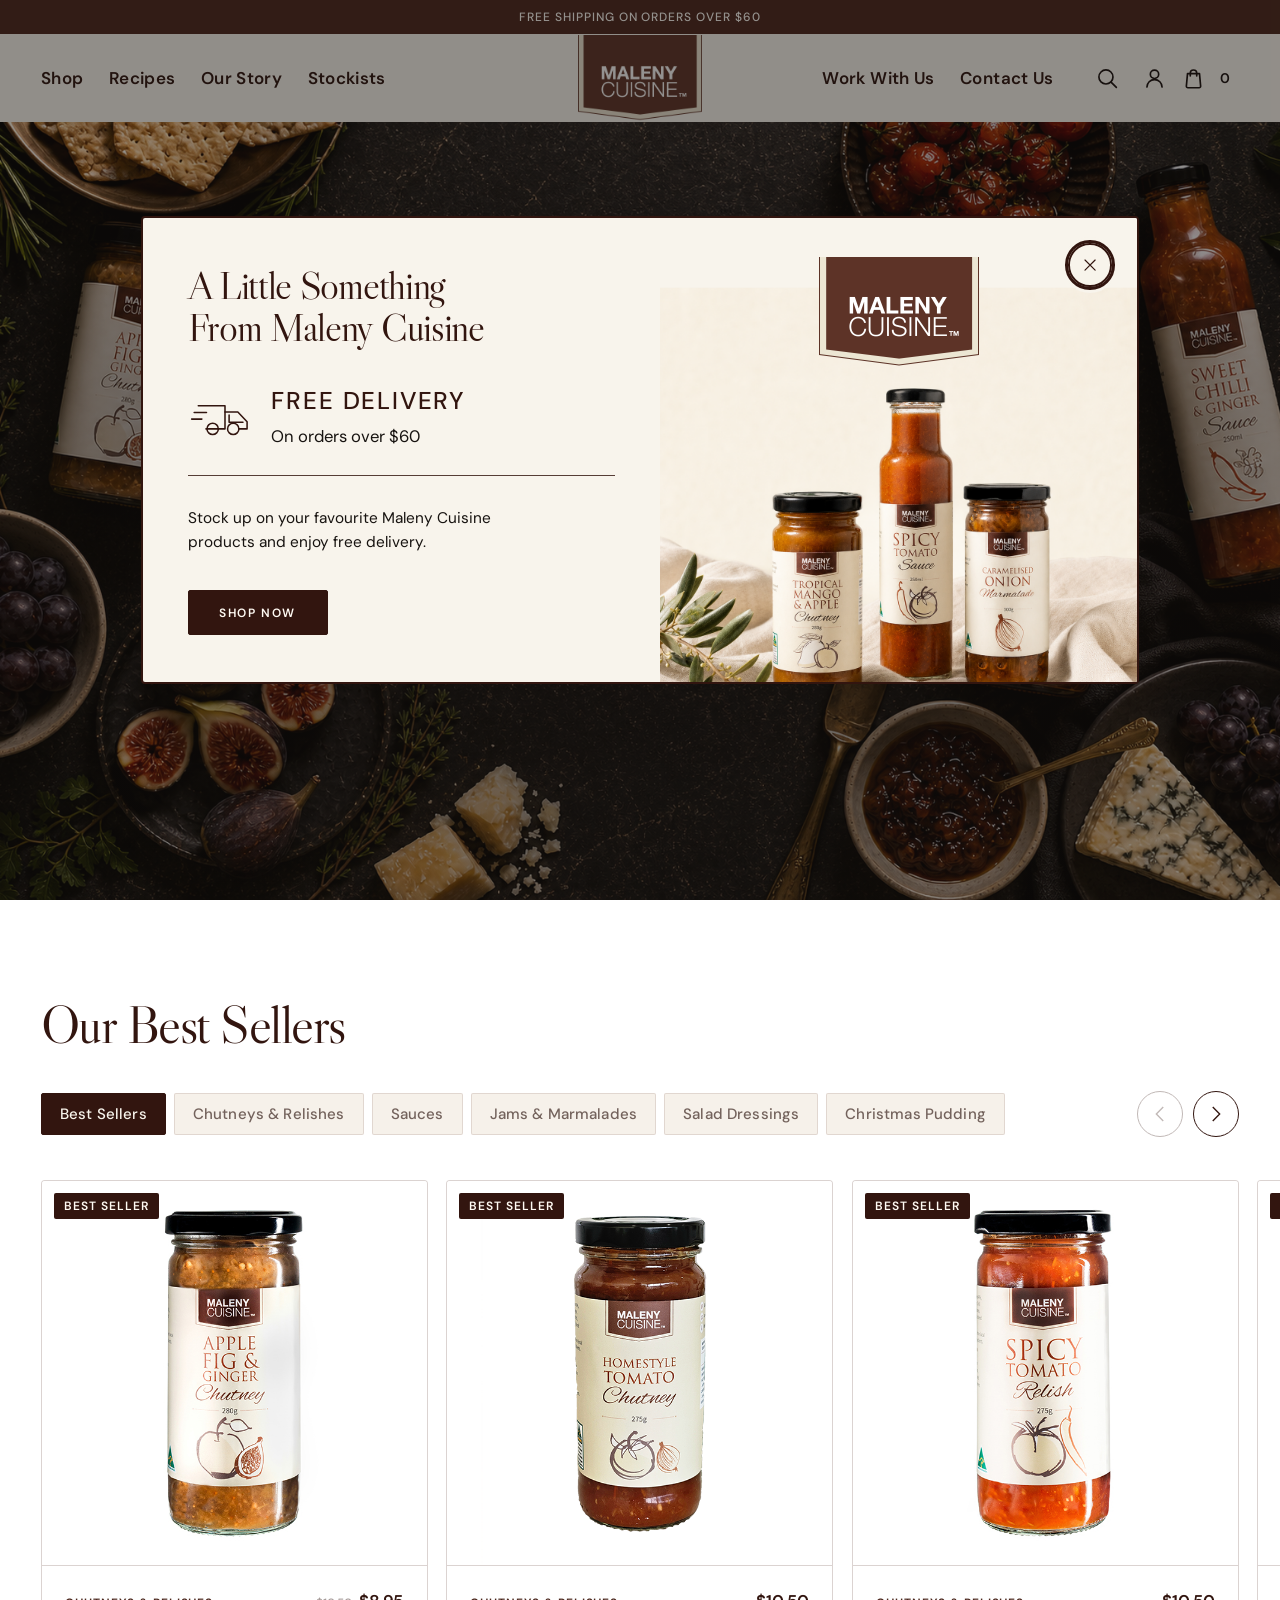
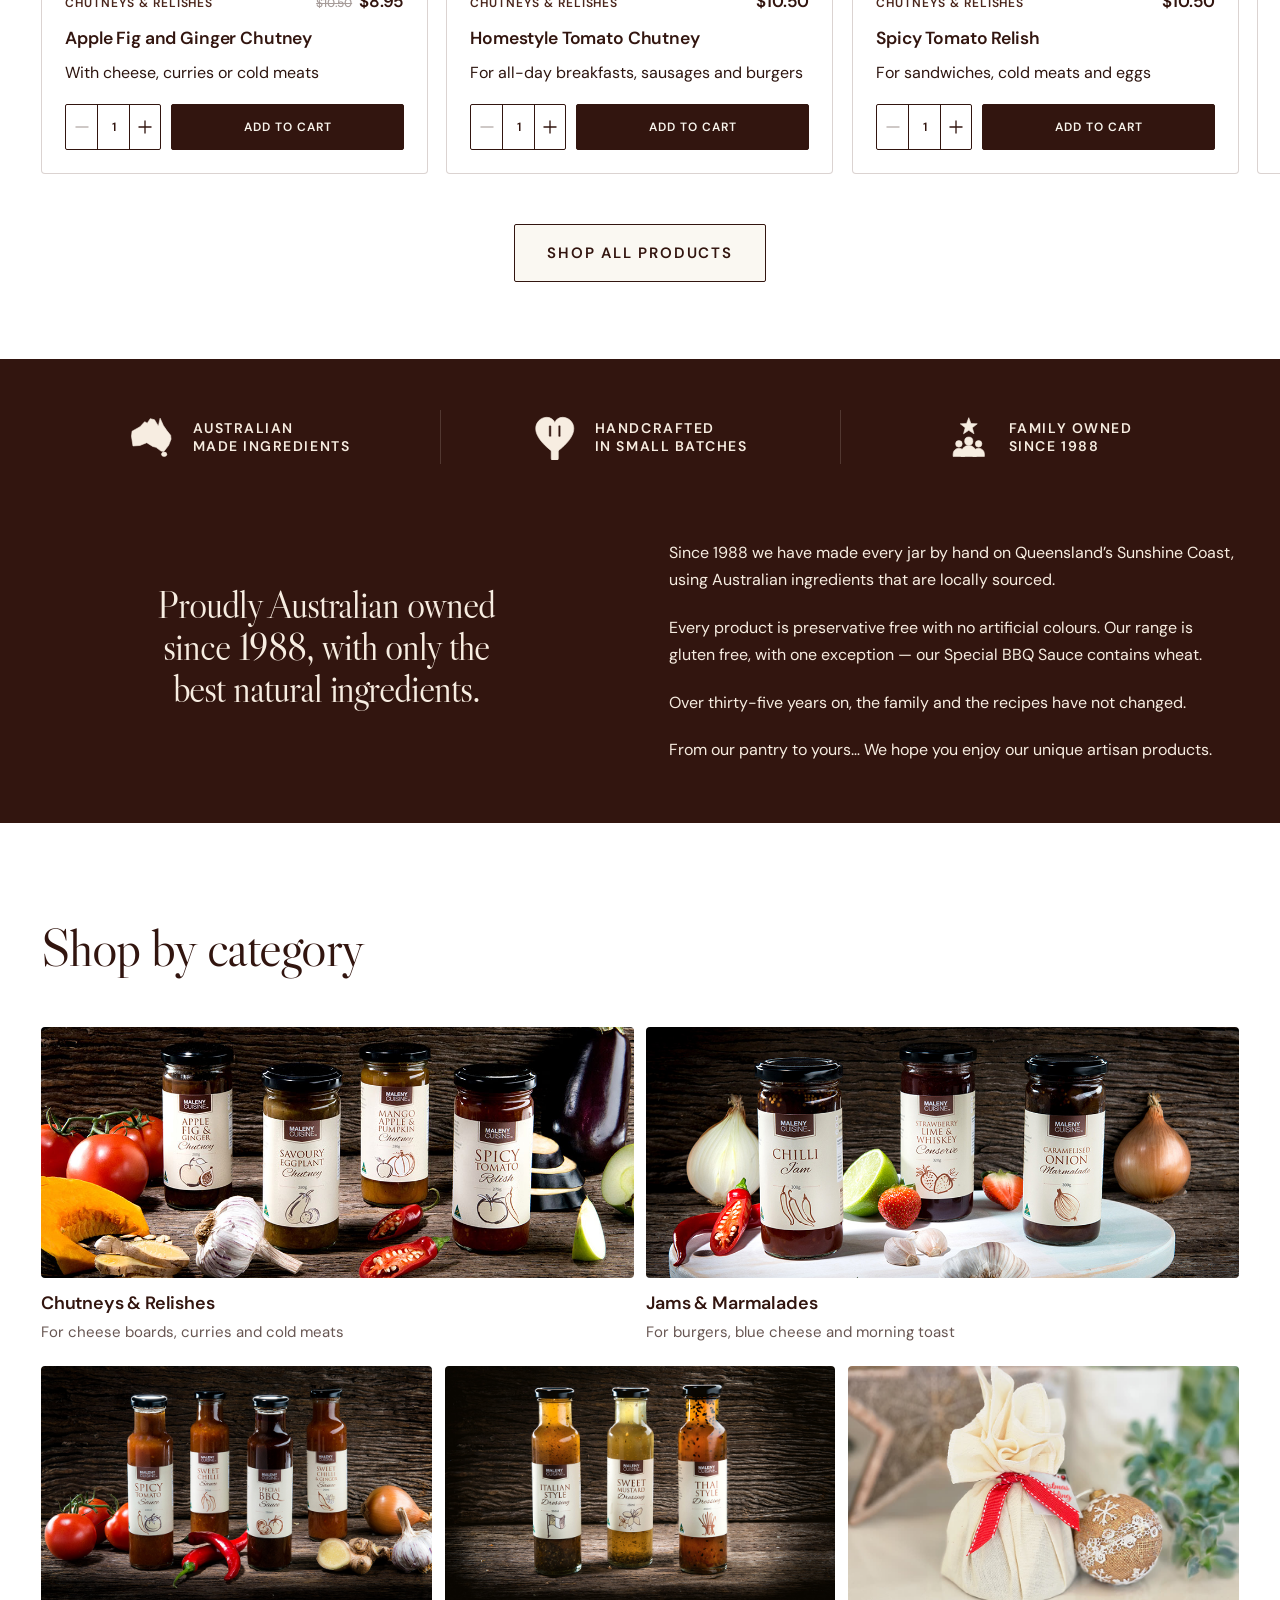
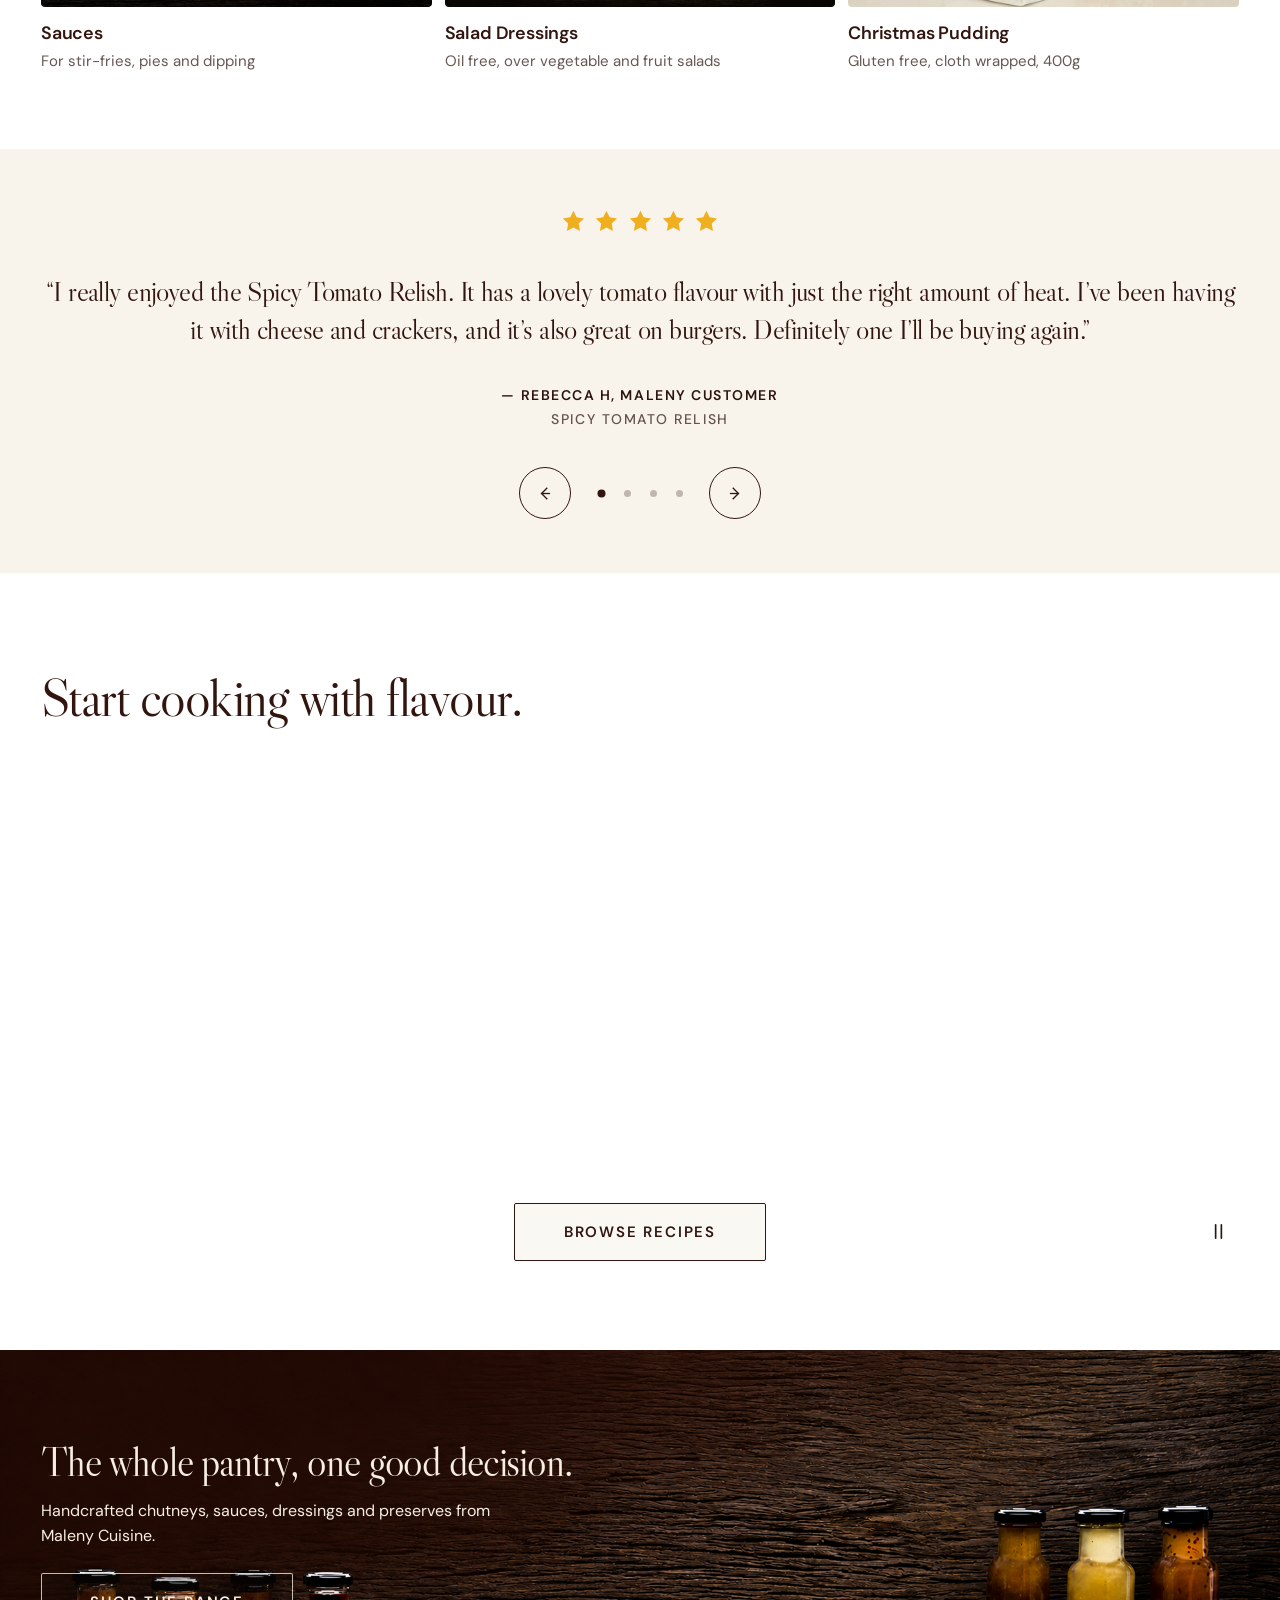
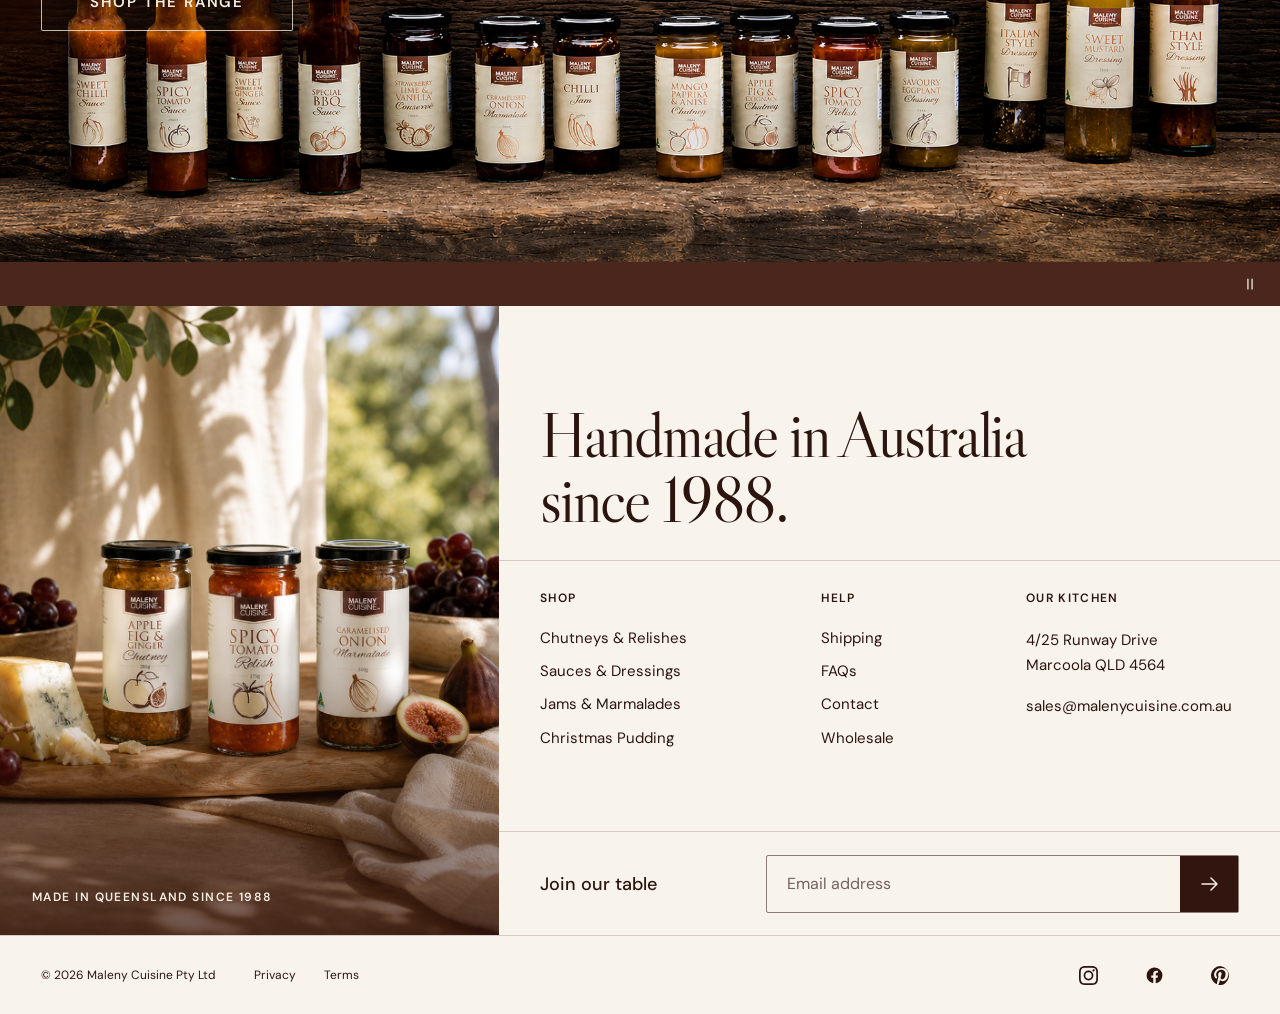
==== index.html @ a7c2cb67 "Rename the home page to index.html and add the customer review band index2.html becomes index.html, " ====
<!doctype html>
<html lang="en">
  <head>
    <meta charset="UTF-8" />
    <meta name="viewport" content="width=device-width, initial-scale=1.0" />
    <meta
      name="description"
      content="Maleny Cuisine — Australian made, family owned since 1988. Handcrafted chutneys, relishes, sauces and dressings from Queensland's Sunshine Coast. Free shipping over $60."
    />
    <title>Maleny Cuisine — Australian Made, Handcrafted Since 1988</title>

    <link rel="preconnect" href="https://fonts.googleapis.com" />
    <link rel="preconnect" href="https://fonts.gstatic.com" crossorigin />
    <link
      href="https://fonts.googleapis.com/css2?family=DM+Sans:wght@400;500;600&family=Libre+Caslon+Display&family=Mrs+Saint+Delafield&display=swap"
      rel="stylesheet"
    />
    <link rel="stylesheet" href="styles.css" />
    <link rel="stylesheet" href="testimonials.css" />
  </head>

  <body>
    <a class="skip-link" href="#main-content">Skip to content</a>

    <div class="promotion" data-promotion hidden>
      <section
        class="promotion__dialog"
        role="dialog"
        aria-modal="true"
        aria-labelledby="promotion-title"
        aria-describedby="promotion-description"
      >
        <button class="promotion__close" type="button" aria-label="Close promotion" data-promotion-close>
          <svg viewBox="0 0 48 48" aria-hidden="true" focusable="false">
            <path d="M13 13l22 22M35 13 13 35" />
          </svg>
        </button>

        <div class="promotion__copy">
          <h2 id="promotion-title">A Little Something<br />From Maleny Cuisine</h2>

          <div class="promotion__delivery">
            <svg class="promotion__truck" viewBox="0 0 132 82" aria-hidden="true" focusable="false">
              <path d="M7 45h20M12 32h24M20 19h52v45H35" />
              <path d="M72 31h25l18 19v14H99M80 37v14h27" />
              <circle cx="48" cy="64" r="11" />
              <circle cx="88" cy="64" r="11" />
            </svg>
            <div>
              <p class="promotion__offer">Free delivery</p>
              <p class="promotion__threshold">On orders over $60</p>
            </div>
          </div>

          <p class="promotion__description" id="promotion-description">
            Stock up on your favourite Maleny Cuisine<br class="promotion__desktop-break" />
            products and enjoy free delivery.
          </p>

          <a class="promotion__cta" href="#shop" data-promotion-shop>Shop now</a>
        </div>

        <div class="promotion__visual" aria-hidden="true">
          <img
            class="promotion__scene promotion__scene--desktop"
            src="assets/images/generated/promotional-banners/promotion-product-scene-desktop-v2.png"
            alt=""
          />
          <img
            class="promotion__scene promotion__scene--mobile"
            src="assets/images/generated/promotional-banners/promotion-product-scene-mobile-v2.png"
            alt=""
          />
          <img class="promotion__logo" src="assets/images/logo.png" alt="" />
        </div>
      </section>
    </div>

    <header class="site-header">
      <div class="announcement">
        <p>Free Shipping on orders over $60</p>
      </div>

      <nav class="navigation" aria-label="Main navigation">
        <button
          class="icon-button menu-toggle"
          type="button"
          aria-label="Open menu"
          aria-controls="mobile-menu"
          aria-expanded="false"
        >
          <span></span>
          <span></span>
        </button>

        <ul class="nav-links nav-links--left">
          <li class="has-mega">
            <a href="#shop" aria-expanded="false" aria-controls="mega-shop">Shop</a>
          </li>
          <li><a href="#recipes">Recipes</a></li>
          <li><a href="#story">Our Story</a></li>
          <li><a href="#stockists">Stockists</a></li>
        </ul>

        <a class="brand" href="#" aria-label="Maleny Cuisine home">
          <img src="assets/images/logo.png" alt="Maleny Cuisine" />
        </a>

        <div class="nav-end">
          <ul class="nav-links nav-links--right">
            <li><a href="#work-with-us">Work With Us</a></li>
            <li><a href="#contact">Contact Us</a></li>
          </ul>

          <div class="nav-actions">
            <button class="icon-button search-toggle" type="button" aria-label="Search" aria-expanded="false">
              <svg viewBox="0 0 24 24" aria-hidden="true">
                <circle cx="10.5" cy="10.5" r="6.75"></circle>
                <path d="M15.4 15.4 20.5 20.5"></path>
              </svg>
            </button>

            <a class="icon-button account-link" href="#account" aria-label="Your account">
              <svg viewBox="0 0 24 24" aria-hidden="true">
                <circle cx="12" cy="8" r="4"></circle>
                <path d="M4.75 20.25a7.25 7.25 0 0 1 14.5 0"></path>
              </svg>
            </a>

            <a class="icon-button bag-link" href="#bag" aria-label="Shopping bag, 0 items">
              <svg viewBox="0 0 24 24" aria-hidden="true">
                <path d="M6.25 7.25h11.5l1.1 12a1.5 1.5 0 0 1-1.5 1.65H6.65a1.5 1.5 0 0 1-1.5-1.65l1.1-12Z"></path>
                <path d="M8.9 9.6V6.9a3.1 3.1 0 0 1 6.2 0v2.7"></path>
              </svg>
              <span class="bag-count" aria-hidden="true">0</span>
            </a>
          </div>
        </div>
      </nav>

      <div class="mega-menu" id="mega-shop" aria-hidden="true">
        <div class="mega-menu__inner">
          <div class="mega-menu__column">
            <ul class="mega-links">
              <li><a href="#best-sellers" data-jump-filter="best">Best Sellers</a></li>
              <li><a href="#chutneys">Chutneys</a></li>
              <li><a href="#relishes">Relishes</a></li>
              <li><a href="#sauces">Sauces</a></li>
              <li><a href="#dressings">Salad Dressings</a></li>
              <li><a href="#jams">Jams &amp; Marmalades</a></li>
              <li><a href="#shop" data-jump-filter="all">Shop All</a></li>
            </ul>
          </div>

          <div class="mega-cards">
            <a class="mega-card" href="#chutneys">
              <span class="mega-card__media">
                <img src="assets/images/Maleny-Cuisine-Chutneys.jpg" alt="" loading="lazy" />
              </span>
              <span class="mega-card__foot">
                <span class="mega-card__title">Chutneys &amp; Relishes</span>
                <span class="mega-card__arrow" aria-hidden="true">
                  <svg viewBox="0 0 24 24">
                    <circle cx="12" cy="12" r="10.25"></circle>
                    <path d="M8 12h8m-3.4-3.4L16 12l-3.4 3.4"></path>
                  </svg>
                </span>
              </span>
            </a>

            <a class="mega-card" href="#sauces">
              <span class="mega-card__media">
                <img src="assets/images/Maleny-Cuisine-Sauces.jpg" alt="" loading="lazy" />
              </span>
              <span class="mega-card__foot">
                <span class="mega-card__title">Sauces &amp; Dressings</span>
                <span class="mega-card__arrow" aria-hidden="true">
                  <svg viewBox="0 0 24 24">
                    <circle cx="12" cy="12" r="10.25"></circle>
                    <path d="M8 12h8m-3.4-3.4L16 12l-3.4 3.4"></path>
                  </svg>
                </span>
              </span>
            </a>

            <a class="mega-card" href="#jams">
              <span class="mega-card__media">
                <img src="assets/images/Maleny-Cuisine-Jams-Marmalades.jpg" alt="" loading="lazy" />
              </span>
              <span class="mega-card__foot">
                <span class="mega-card__title">Jams &amp; Marmalades</span>
                <span class="mega-card__arrow" aria-hidden="true">
                  <svg viewBox="0 0 24 24">
                    <circle cx="12" cy="12" r="10.25"></circle>
                    <path d="M8 12h8m-3.4-3.4L16 12l-3.4 3.4"></path>
                  </svg>
                </span>
              </span>
            </a>
          </div>
        </div>
      </div>

      <div class="search-panel" role="search" aria-hidden="true">
        <form class="search-form">
          <label for="site-search">Search Maleny Cuisine</label>
          <div class="search-field">
            <input id="site-search" name="q" type="search" placeholder="What are you looking for?" />
            <button type="submit">Search</button>
          </div>
        </form>
        <button class="search-close" type="button" aria-label="Close search">×</button>
      </div>

      <div class="mobile-menu" id="mobile-menu" aria-hidden="true">
        <form class="drawer-search" role="search">
          <svg viewBox="0 0 24 24" aria-hidden="true">
            <circle cx="10.5" cy="10.5" r="6.75"></circle>
            <path d="M15.4 15.4 20.5 20.5"></path>
          </svg>
          <input
            id="drawer-search-input"
            name="q"
            type="search"
            placeholder="Search for..."
            aria-label="Search Maleny Cuisine"
          />
        </form>

        <div class="drawer-tabs" role="tablist" aria-label="Menu sections">
          <button
            class="drawer-tab is-active"
            type="button"
            role="tab"
            id="tab-shop"
            aria-controls="panel-shop"
            aria-selected="true"
          >
            Shop All
          </button>
          <button
            class="drawer-tab"
            type="button"
            role="tab"
            id="tab-explore"
            aria-controls="panel-explore"
            aria-selected="false"
            tabindex="-1"
          >
            Explore
          </button>
        </div>

        <div class="drawer-panel is-active" id="panel-shop" role="tabpanel" aria-labelledby="tab-shop">
          <ul class="drawer-list">
            <li>
              <a class="drawer-card" href="#best-sellers" data-jump-filter="best">
                <span class="drawer-card__text">
                  <span class="drawer-card__title">Best Sellers</span>
                  <span class="drawer-card__sub">The best of Maleny Cuisine</span>
                </span>
                <span class="drawer-card__thumb">
                  <img src="assets/images/Maleny-Cuisine-products.jpg" alt="" loading="lazy" />
                </span>
              </a>
            </li>
            <li>
              <a class="drawer-card" href="#chutneys">
                <span class="drawer-card__text">
                  <span class="drawer-card__title">Chutneys</span>
                  <span class="drawer-card__sub">Slow-cooked in small batches</span>
                </span>
                <span class="drawer-card__thumb">
                  <img src="assets/images/Maleny-Cuisine-Chutneys.jpg" alt="" loading="lazy" />
                </span>
              </a>
            </li>
            <li>
              <a class="drawer-card" href="#relishes">
                <span class="drawer-card__text">
                  <span class="drawer-card__title">Relishes</span>
                  <span class="drawer-card__sub">Tomato, onion &amp; eggplant</span>
                </span>
                <span class="drawer-card__thumb">
                  <img src="assets/images/Spicy-Tomato-Relish.jpg" alt="" loading="lazy" />
                </span>
              </a>
            </li>
            <li>
              <a class="drawer-card" href="#sauces">
                <span class="drawer-card__text">
                  <span class="drawer-card__title">Sauces</span>
                  <span class="drawer-card__sub">BBQ, sweet chilli &amp; more</span>
                </span>
                <span class="drawer-card__thumb">
                  <img src="assets/images/Maleny-Cuisine-Sauces.jpg" alt="" loading="lazy" />
                </span>
              </a>
            </li>
            <li>
              <a class="drawer-card" href="#dressings">
                <span class="drawer-card__text">
                  <span class="drawer-card__title">Salad Dressings</span>
                  <span class="drawer-card__sub">Italian, Thai &amp; sweet mustard</span>
                </span>
                <span class="drawer-card__thumb">
                  <img src="assets/images/Maleny-Cuisine-Salad-Dressings.jpg" alt="" loading="lazy" />
                </span>
              </a>
            </li>
            <li>
              <a class="drawer-card" href="#jams">
                <span class="drawer-card__text">
                  <span class="drawer-card__title">Jams &amp; Marmalades</span>
                  <span class="drawer-card__sub">Fruit picked at its best</span>
                </span>
                <span class="drawer-card__thumb">
                  <img src="assets/images/Maleny-Cuisine-Jams-Marmalades.jpg" alt="" loading="lazy" />
                </span>
              </a>
            </li>
            <li>
              <a class="drawer-card" href="#shop" data-jump-filter="all">
                <span class="drawer-card__text">
                  <span class="drawer-card__title">Shop All</span>
                  <span class="drawer-card__sub">Browse the full range</span>
                </span>
                <span class="drawer-card__thumb">
                  <img src="assets/images/Grazing-Platter-1.jpg" alt="" loading="lazy" />
                </span>
              </a>
            </li>
          </ul>
        </div>

        <div class="drawer-panel" id="panel-explore" role="tabpanel" aria-labelledby="tab-explore" hidden>
          <ul class="drawer-list">
            <li>
              <a class="drawer-card" href="#recipes">
                <span class="drawer-card__text">
                  <span class="drawer-card__title">Recipes</span>
                  <span class="drawer-card__sub">Ideas for every jar</span>
                </span>
                <span class="drawer-card__thumb">
                  <img src="assets/images/hover/Recipes-Home-Page-Image.jpg" alt="" loading="lazy" />
                </span>
              </a>
            </li>
            <li>
              <a class="drawer-card" href="#story">
                <span class="drawer-card__text">
                  <span class="drawer-card__title">Our Story</span>
                  <span class="drawer-card__sub">Made on the Sunshine Coast</span>
                </span>
                <span class="drawer-card__thumb">
                  <img src="assets/images/ABOUT-US.jpeg" alt="" loading="lazy" />
                </span>
              </a>
            </li>
            <li>
              <a class="drawer-card" href="#stockists">
                <span class="drawer-card__text">
                  <span class="drawer-card__title">Stockists</span>
                  <span class="drawer-card__sub">Find us near you</span>
                </span>
                <span class="drawer-card__thumb">
                  <img src="assets/images/chutney-cheese-fruit.jpg" alt="" loading="lazy" />
                </span>
              </a>
            </li>
            <li>
              <a class="drawer-card" href="#work-with-us">
                <span class="drawer-card__text">
                  <span class="drawer-card__title">Work With Us</span>
                  <span class="drawer-card__sub">Wholesale &amp; food service</span>
                </span>
                <span class="drawer-card__thumb">
                  <img src="assets/images/FOOD-SERVICE_IMAGE-1.jpg" alt="" loading="lazy" />
                </span>
              </a>
            </li>
            <li>
              <a class="drawer-card" href="#contact">
                <span class="drawer-card__text">
                  <span class="drawer-card__title">Contact Us</span>
                  <span class="drawer-card__sub">We would love to hear from you</span>
                </span>
                <span class="drawer-card__thumb">
                  <img src="assets/images/Grazing-Platter-1.jpg" alt="" loading="lazy" />
                </span>
              </a>
            </li>
          </ul>
        </div>

        <a class="mobile-menu__account" href="#account">My account</a>
      </div>
    </header>

    <main id="main-content">
      <section class="hero hero--dark" aria-labelledby="hero-title">
        <div class="hero__content">
          <p class="hero__eyebrow">Sunshine Coast, Queensland</p>

          <!-- The authored breaks are held to the same longest line as before
               ("Handcrafted flavour,"), so nothing here is wider than what the
               mobile type ramp is already proven against. -->
          <h1 id="hero-title">Handcrafted flavour,<br />made in Australia<br />since 1988.</h1>

          <div class="hero__actions">
            <a class="button" href="#best-sellers" data-jump-filter="best">Shop our range</a>
            <a class="button button--quiet" href="#story">Our story</a>
          </div>
        </div>
      </section>

      <section class="collection" id="shop" aria-labelledby="collection-title">
        <div class="collection__head" id="best-sellers">
          <h2 class="collection__title" id="collection-title">Our Best Sellers</h2>
        </div>

        <div class="collection__controls">
          <div class="collection__filters" role="group" aria-label="Filter products by category">
            <!-- The page opens on this chip, so the rail starts at six jars
                 rather than the whole catalogue. Script sets its active state. -->
            <button
              class="collection-chip"
              type="button"
              data-filter="best"
              aria-pressed="false"
            >Best Sellers</button>
            <button
              class="collection-chip"
              type="button"
              data-filter="chutneys"
              aria-pressed="false"
            >Chutneys &amp; Relishes</button>
            <button
              class="collection-chip"
              type="button"
              data-filter="sauces"
              aria-pressed="false"
            >Sauces</button>
            <button
              class="collection-chip"
              type="button"
              data-filter="jams"
              aria-pressed="false"
            >Jams &amp; Marmalades</button>
            <button
              class="collection-chip"
              type="button"
              data-filter="dressings"
              aria-pressed="false"
            >Salad Dressings</button>
            <button
              class="collection-chip"
              type="button"
              data-filter="puddings"
              aria-pressed="false"
            >Christmas Pudding</button>
          </div>

          <div class="collection__arrows">
            <button class="collection-arrow" type="button" aria-label="Scroll to previous products" data-rail-prev>
              <svg viewBox="0 0 24 24" aria-hidden="true"><path d="M15 5 8 12l7 7" /></svg>
            </button>
            <button class="collection-arrow" type="button" aria-label="Scroll to next products" data-rail-next>
              <svg viewBox="0 0 24 24" aria-hidden="true"><path d="M9 5l7 7-7 7" /></svg>
            </button>
          </div>
        </div>

        <ul class="collection__rail" data-rail>
        <li class="collection__item" data-category="chutneys" data-bestseller>
          <article class="product-card product-card--rail" aria-labelledby="product-1-name">
            <div class="product-card__media">
              <span class="product-card__flag">Best seller</span>
              <img
                class="product-card__image"
                src="assets/images/Apple-Fig-And-Ginger-hutney.jpg"
                alt="Maleny Cuisine Apple Fig and Ginger Chutney"
                width="640"
                height="640"
                loading="lazy"
                decoding="async"
              />
              <img
                class="product-card__image product-card__image--alt"
                src="assets/images/hover/AppleFigGinger_219895.jpg"
                alt=""
                aria-hidden="true"
                loading="lazy"
                decoding="async"
              />
            </div>


            <div class="product-card__content">
              <div class="product-card__meta">
                <p class="product-card__category">Chutneys &amp; Relishes</p>
                <p class="product-card__price product-card__price--sale">
                  <span class="visually-hidden">Was</span>
                  <s class="price-was">$10.50</s>
                  <span class="visually-hidden">now</span>
                  <span class="price-now">$8.95</span>
                </p>
              </div>

              <h3 class="product-card__title" id="product-1-name">Apple Fig and Ginger Chutney</h3>
              <p class="product-card__description">With cheese, curries or cold meats</p>

              <div class="purchase-row">
                <div class="quantity-control" role="group" aria-labelledby="product-1-qty">
                  <span class="visually-hidden" id="product-1-qty">Quantity of Apple Fig and Ginger Chutney</span>
                  <button
                    class="quantity-control__button"
                    type="button"
                    aria-label="Decrease quantity of Apple Fig and Ginger Chutney"
                    data-decrease
                  ><svg viewBox="0 0 24 24" aria-hidden="true"><path d="M5 12h14" /></svg></button>
                  <output class="quantity-control__value" data-quantity>1</output>
                  <button
                    class="quantity-control__button"
                    type="button"
                    aria-label="Increase quantity of Apple Fig and Ginger Chutney"
                    data-increase
                  ><svg viewBox="0 0 24 24" aria-hidden="true"><path d="M12 5v14M5 12h14" /></svg></button>
                </div>

                <button
                  class="add-button"
                  type="button"
                  data-add-to-cart
                  data-product="Apple Fig and Ginger Chutney"
                ><span data-add-label>Add to cart</span></button>
              </div>
            </div>

          </article>
        </li>

        <li class="collection__item" data-category="chutneys" data-bestseller>
          <article class="product-card product-card--rail" aria-labelledby="product-2-name">
            <div class="product-card__media">
              <span class="product-card__flag">Best seller</span>
              <img
                class="product-card__image"
                src="assets/images/Homestyle-Tomato-Chutney_.png"
                alt="Maleny Cuisine Homestyle Tomato Chutney"
                width="640"
                height="640"
                loading="lazy"
                decoding="async"
              />
              <img
                class="product-card__image product-card__image--alt"
                src="assets/images/hover/CHUTNEY_IMAGE.jpg"
                alt=""
                aria-hidden="true"
                loading="lazy"
                decoding="async"
              />
            </div>

            <div class="product-card__content">
              <div class="product-card__meta">
                <p class="product-card__category">Chutneys &amp; Relishes</p>
                <p class="product-card__price">$10.50</p>
              </div>

              <h3 class="product-card__title" id="product-2-name">Homestyle Tomato Chutney</h3>
              <p class="product-card__description">For all-day breakfasts, sausages and burgers</p>

              <div class="purchase-row">
                <div class="quantity-control" role="group" aria-labelledby="product-2-qty">
                  <span class="visually-hidden" id="product-2-qty">Quantity of Homestyle Tomato Chutney</span>
                  <button
                    class="quantity-control__button"
                    type="button"
                    aria-label="Decrease quantity of Homestyle Tomato Chutney"
                    data-decrease
                  ><svg viewBox="0 0 24 24" aria-hidden="true"><path d="M5 12h14" /></svg></button>
                  <output class="quantity-control__value" data-quantity>1</output>
                  <button
                    class="quantity-control__button"
                    type="button"
                    aria-label="Increase quantity of Homestyle Tomato Chutney"
                    data-increase
                  ><svg viewBox="0 0 24 24" aria-hidden="true"><path d="M12 5v14M5 12h14" /></svg></button>
                </div>

                <button
                  class="add-button"
                  type="button"
                  data-add-to-cart
                  data-product="Homestyle Tomato Chutney"
                ><span data-add-label>Add to cart</span></button>
              </div>
            </div>
          </article>
        </li>

        <li class="collection__item" data-category="chutneys" data-bestseller>
          <article class="product-card product-card--rail" aria-labelledby="product-3-name">
            <div class="product-card__media">
              <span class="product-card__flag">Best seller</span>
              <img
                class="product-card__image"
                src="assets/images/Spicy-Tomato-Relish.jpg"
                alt="Maleny Cuisine Spicy Tomato Relish"
                width="640"
                height="640"
                loading="lazy"
                decoding="async"
              />
              <img
                class="product-card__image product-card__image--alt"
                src="assets/images/hover/chutney-cheese-fruit.jpg"
                alt=""
                aria-hidden="true"
                loading="lazy"
                decoding="async"
              />
            </div>

            <div class="product-card__content">
              <div class="product-card__meta">
                <p class="product-card__category">Chutneys &amp; Relishes</p>
                <p class="product-card__price">$10.50</p>
              </div>

              <h3 class="product-card__title" id="product-3-name">Spicy Tomato Relish</h3>
              <p class="product-card__description">For sandwiches, cold meats and eggs</p>

              <div class="purchase-row">
                <div class="quantity-control" role="group" aria-labelledby="product-3-qty">
                  <span class="visually-hidden" id="product-3-qty">Quantity of Spicy Tomato Relish</span>
                  <button
                    class="quantity-control__button"
                    type="button"
                    aria-label="Decrease quantity of Spicy Tomato Relish"
                    data-decrease
                  ><svg viewBox="0 0 24 24" aria-hidden="true"><path d="M5 12h14" /></svg></button>
                  <output class="quantity-control__value" data-quantity>1</output>
                  <button
                    class="quantity-control__button"
                    type="button"
                    aria-label="Increase quantity of Spicy Tomato Relish"
                    data-increase
                  ><svg viewBox="0 0 24 24" aria-hidden="true"><path d="M12 5v14M5 12h14" /></svg></button>
                </div>

                <button
                  class="add-button"
                  type="button"
                  data-add-to-cart
                  data-product="Spicy Tomato Relish"
                ><span data-add-label>Add to cart</span></button>
              </div>
            </div>
          </article>
        </li>

        <li class="collection__item" data-category="chutneys" data-bestseller>
          <article class="product-card product-card--rail" aria-labelledby="product-4-name">
            <div class="product-card__media">
              <span class="product-card__flag">Best seller</span>
              <img
                class="product-card__image"
                src="assets/images/Mediterranean-Eggplant-Relish.png"
                alt="Maleny Cuisine Mediterranean Eggplant Relish"
                width="640"
                height="640"
                loading="lazy"
                decoding="async"
              />
              <img
                class="product-card__image product-card__image--alt"
                src="assets/images/hover/lamb-savoury-eggplant-chutney-pizza.jpg"
                alt=""
                aria-hidden="true"
                loading="lazy"
                decoding="async"
              />
            </div>

            <div class="product-card__content">
              <div class="product-card__meta">
                <p class="product-card__category">Chutneys &amp; Relishes</p>
                <p class="product-card__price">$10.50</p>
              </div>


              <h3 class="product-card__title" id="product-4-name">Mediterranean Eggplant Relish</h3>

              <p class="product-card__description">For lamb, cheese and antipasto platters</p>

              <div class="purchase-row">
                <div class="quantity-control" role="group" aria-labelledby="product-4-qty">
                  <span class="visually-hidden" id="product-4-qty">Quantity of Mediterranean Eggplant Relish</span>
                  <button
                    class="quantity-control__button"
                    type="button"
                    aria-label="Decrease quantity of Mediterranean Eggplant Relish"
                    data-decrease
                  ><svg viewBox="0 0 24 24" aria-hidden="true"><path d="M5 12h14" /></svg></button>
                  <output class="quantity-control__value" data-quantity>1</output>
                  <button
                    class="quantity-control__button"
                    type="button"
                    aria-label="Increase quantity of Mediterranean Eggplant Relish"
                    data-increase
                  ><svg viewBox="0 0 24 24" aria-hidden="true"><path d="M12 5v14M5 12h14" /></svg></button>
                </div>

                <button
                  class="add-button"
                  type="button"
                  data-add-to-cart
                  data-product="Mediterranean Eggplant Relish"
                ><span data-add-label>Add to cart</span></button>
              </div>
            </div>
          </article>
        </li>

        <li class="collection__item" data-category="chutneys">
          <article class="product-card product-card--rail" aria-labelledby="product-5-name">
            <div class="product-card__media">
              <img
                class="product-card__image"
                src="assets/images/Tropical-Mango-and-Apple-Chutney.png"
                alt="Maleny Cuisine Tropical Mango and Apple Chutney"
                width="640"
                height="640"
                loading="lazy"
                decoding="async"
              />
              <img
                class="product-card__image product-card__image--alt"
                src="assets/images/hover/Grazing-Platter_BANNERFINAL.jpg"
                alt=""
                aria-hidden="true"
                loading="lazy"
                decoding="async"
              />
            </div>

            <div class="product-card__content">
              <div class="product-card__meta">
                <p class="product-card__category">Chutneys &amp; Relishes</p>
                <p class="product-card__price">$10.50</p>
              </div>

              <h3 class="product-card__title" id="product-5-name">Tropical Mango and Apple Chutney</h3>
              <p class="product-card__description">For chicken and summer salads</p>

              <div class="purchase-row">
                <div class="quantity-control" role="group" aria-labelledby="product-5-qty">
                  <span class="visually-hidden" id="product-5-qty">Quantity of Tropical Mango and Apple Chutney</span>
                  <button
                    class="quantity-control__button"
                    type="button"
                    aria-label="Decrease quantity of Tropical Mango and Apple Chutney"
                    data-decrease
                  ><svg viewBox="0 0 24 24" aria-hidden="true"><path d="M5 12h14" /></svg></button>
                  <output class="quantity-control__value" data-quantity>1</output>
                  <button
                    class="quantity-control__button"
                    type="button"
                    aria-label="Increase quantity of Tropical Mango and Apple Chutney"
                    data-increase
                  ><svg viewBox="0 0 24 24" aria-hidden="true"><path d="M12 5v14M5 12h14" /></svg></button>
                </div>

                <button
                  class="add-button"
                  type="button"
                  data-add-to-cart
                  data-product="Tropical Mango and Apple Chutney"
                ><span data-add-label>Add to cart</span></button>
              </div>
            </div>
          </article>
        </li>

        <li class="collection__item" data-category="sauces" data-bestseller>
          <article class="product-card product-card--rail" aria-labelledby="product-6-name">
            <div class="product-card__media">
              <span class="product-card__flag">Best seller</span>
              <img
                class="product-card__image"
                src="assets/images/Sweet-Chilli-Sauce.jpg"
                alt="Maleny Cuisine Sweet Chilli Sauce"
                width="640"
                height="640"
                loading="lazy"
                decoding="async"
              />
              <img
                class="product-card__image product-card__image--alt"
                src="assets/images/hover/SAUCES_IMAGE.jpg"
                alt=""
                aria-hidden="true"
                loading="lazy"
                decoding="async"
              />
            </div>

            <div class="product-card__content">
              <div class="product-card__meta">
                <p class="product-card__category">Sauces</p>
                <p class="product-card__price">$9.98</p>
              </div>

              <h3 class="product-card__title" id="product-6-name">Sweet Chilli Sauce</h3>
              <p class="product-card__description">For stir-fries, fish and dipping</p>

              <div class="purchase-row">
                <div class="quantity-control" role="group" aria-labelledby="product-6-qty">
                  <span class="visually-hidden" id="product-6-qty">Quantity of Sweet Chilli Sauce</span>
                  <button
                    class="quantity-control__button"
                    type="button"
                    aria-label="Decrease quantity of Sweet Chilli Sauce"
                    data-decrease
                  ><svg viewBox="0 0 24 24" aria-hidden="true"><path d="M5 12h14" /></svg></button>
                  <output class="quantity-control__value" data-quantity>1</output>
                  <button
                    class="quantity-control__button"
                    type="button"
                    aria-label="Increase quantity of Sweet Chilli Sauce"
                    data-increase
                  ><svg viewBox="0 0 24 24" aria-hidden="true"><path d="M12 5v14M5 12h14" /></svg></button>
                </div>

                <button
                  class="add-button"
                  type="button"
                  data-add-to-cart
                  data-product="Sweet Chilli Sauce"
                ><span data-add-label>Add to cart</span></button>
              </div>
            </div>
          </article>
        </li>

        <li class="collection__item" data-category="sauces">
          <article class="product-card product-card--rail" aria-labelledby="product-7-name">
            <div class="product-card__media">
              <img
                class="product-card__image"
                src="assets/images/Sweet-Chilli-Ginger-Sauce.jpg"
                alt="Maleny Cuisine Sweet Chilli and Ginger Sauce"
                width="640"
                height="640"
                loading="lazy"
                decoding="async"
              />
              <img
                class="product-card__image product-card__image--alt"
                src="assets/images/hover/sweet-chilli-ginger-pork-dumplings.jpg"
                alt=""
                aria-hidden="true"
                loading="lazy"
                decoding="async"
              />
            </div>

            <div class="product-card__content">
              <div class="product-card__meta">
                <p class="product-card__category">Sauces</p>
                <p class="product-card__price">$9.98</p>
              </div>

              <h3 class="product-card__title" id="product-7-name">Sweet Chilli and Ginger Sauce</h3>
              <p class="product-card__description">Buderim ginger through our sweet chilli</p>

              <div class="purchase-row">
                <div class="quantity-control" role="group" aria-labelledby="product-7-qty">
                  <span class="visually-hidden" id="product-7-qty">Quantity of Sweet Chilli and Ginger Sauce</span>
                  <button
                    class="quantity-control__button"
                    type="button"
                    aria-label="Decrease quantity of Sweet Chilli and Ginger Sauce"
                    data-decrease
                  ><svg viewBox="0 0 24 24" aria-hidden="true"><path d="M5 12h14" /></svg></button>
                  <output class="quantity-control__value" data-quantity>1</output>
                  <button
                    class="quantity-control__button"
                    type="button"
                    aria-label="Increase quantity of Sweet Chilli and Ginger Sauce"
                    data-increase
                  ><svg viewBox="0 0 24 24" aria-hidden="true"><path d="M12 5v14M5 12h14" /></svg></button>
                </div>

                <button
                  class="add-button"
                  type="button"
                  data-add-to-cart
                  data-product="Sweet Chilli and Ginger Sauce"
                ><span data-add-label>Add to cart</span></button>
              </div>
            </div>
          </article>
        </li>

        <li class="collection__item" data-category="sauces">
          <article class="product-card product-card--rail" aria-labelledby="product-8-name">
            <div class="product-card__media">
              <img
                class="product-card__image"
                src="assets/images/Spicy-Tomato-Sauce.jpg"
                alt="Maleny Cuisine Spicy Tomato Sauce"
                width="640"
                height="640"
                loading="lazy"
                decoding="async"
              />
              <img
                class="product-card__image product-card__image--alt"
                src="assets/images/hover/Recipes-Home-Page-Image.jpg"
                alt=""
                aria-hidden="true"
                loading="lazy"
                decoding="async"
              />
            </div>

            <div class="product-card__content">
              <div class="product-card__meta">
                <p class="product-card__category">Sauces</p>
                <p class="product-card__price">$9.98</p>
              </div>

              <h3 class="product-card__title" id="product-8-name">Spicy Tomato Sauce</h3>
              <p class="product-card__description">For meats, pies and pasta</p>

              <div class="purchase-row">
                <div class="quantity-control" role="group" aria-labelledby="product-8-qty">
                  <span class="visually-hidden" id="product-8-qty">Quantity of Spicy Tomato Sauce</span>
                  <button
                    class="quantity-control__button"
                    type="button"
                    aria-label="Decrease quantity of Spicy Tomato Sauce"
                    data-decrease
                  ><svg viewBox="0 0 24 24" aria-hidden="true"><path d="M5 12h14" /></svg></button>
                  <output class="quantity-control__value" data-quantity>1</output>
                  <button
                    class="quantity-control__button"
                    type="button"
                    aria-label="Increase quantity of Spicy Tomato Sauce"
                    data-increase
                  ><svg viewBox="0 0 24 24" aria-hidden="true"><path d="M12 5v14M5 12h14" /></svg></button>
                </div>

                <button
                  class="add-button"
                  type="button"
                  data-add-to-cart
                  data-product="Spicy Tomato Sauce"
                ><span data-add-label>Add to cart</span></button>
              </div>
            </div>
          </article>
        </li>

        <li class="collection__item" data-category="sauces">
          <article class="product-card product-card--rail" aria-labelledby="product-9-name">
            <div class="product-card__media">
              <img
                class="product-card__image"
                src="assets/images/Special-BBQ-Sauce.jpg"
                alt="Maleny Cuisine Special BBQ Sauce"
                width="640"
                height="640"
                loading="lazy"
                decoding="async"
              />
              <img
                class="product-card__image product-card__image--alt"
                src="assets/images/hover/Special-BBQ.jpg"
                alt=""
                aria-hidden="true"
                loading="lazy"
                decoding="async"
              />
            </div>

            <div class="product-card__content">
              <div class="product-card__meta">
                <p class="product-card__category">Sauces</p>
                <p class="product-card__price">$9.98</p>
              </div>

              <h3 class="product-card__title" id="product-9-name">Special BBQ Sauce</h3>
              <p class="product-card__description">
                For meat, poultry and vegetables, or as a marinade or dip<span
                  class="product-card__note"
                >Contains wheat</span>
              </p>

              <div class="purchase-row">
                <div class="quantity-control" role="group" aria-labelledby="product-9-qty">
                  <span class="visually-hidden" id="product-9-qty">Quantity of Special BBQ Sauce</span>
                  <button
                    class="quantity-control__button"
                    type="button"
                    aria-label="Decrease quantity of Special BBQ Sauce"
                    data-decrease
                  ><svg viewBox="0 0 24 24" aria-hidden="true"><path d="M5 12h14" /></svg></button>
                  <output class="quantity-control__value" data-quantity>1</output>
                  <button
                    class="quantity-control__button"
                    type="button"
                    aria-label="Increase quantity of Special BBQ Sauce"
                    data-increase
                  ><svg viewBox="0 0 24 24" aria-hidden="true"><path d="M12 5v14M5 12h14" /></svg></button>
                </div>

                <button
                  class="add-button"
                  type="button"
                  data-add-to-cart
                  data-product="Special BBQ Sauce"
                ><span data-add-label>Add to cart</span></button>
              </div>
            </div>
          </article>
        </li>

        <li class="collection__item" data-category="jams" data-bestseller>
          <article class="product-card product-card--rail" aria-labelledby="product-10-name">
            <div class="product-card__media">
              <span class="product-card__flag">Best seller</span>
              <img
                class="product-card__image"
                src="assets/images/Caramelised-Onion.jpg"
                alt="Maleny Cuisine Caramelised Onion Marmalade"
                width="640"
                height="640"
                loading="lazy"
                decoding="async"
              />
              <img
                class="product-card__image product-card__image--alt"
                src="assets/images/hover/MARMALADE-IMAGE.jpg"
                alt=""
                aria-hidden="true"
                loading="lazy"
                decoding="async"
              />
            </div>

            <div class="product-card__content">
              <div class="product-card__meta">
                <p class="product-card__category">Jams &amp; Marmalades</p>
                <p class="product-card__price">$10.50</p>
              </div>

              <h3 class="product-card__title" id="product-10-name">Caramelised Onion Marmalade</h3>
              <p class="product-card__description">For burgers, steak and blue cheese</p>

              <div class="purchase-row">
                <div class="quantity-control" role="group" aria-labelledby="product-10-qty">
                  <span class="visually-hidden" id="product-10-qty">Quantity of Caramelised Onion Marmalade</span>
                  <button
                    class="quantity-control__button"
                    type="button"
                    aria-label="Decrease quantity of Caramelised Onion Marmalade"
                    data-decrease
                  ><svg viewBox="0 0 24 24" aria-hidden="true"><path d="M5 12h14" /></svg></button>
                  <output class="quantity-control__value" data-quantity>1</output>
                  <button
                    class="quantity-control__button"
                    type="button"
                    aria-label="Increase quantity of Caramelised Onion Marmalade"
                    data-increase
                  ><svg viewBox="0 0 24 24" aria-hidden="true"><path d="M12 5v14M5 12h14" /></svg></button>
                </div>

                <button
                  class="add-button"
                  type="button"
                  data-add-to-cart
                  data-product="Caramelised Onion Marmalade"
                ><span data-add-label>Add to cart</span></button>
              </div>
            </div>
          </article>
        </li>

        <li class="collection__item" data-category="jams">
          <article class="product-card product-card--rail" aria-labelledby="product-11-name">
            <div class="product-card__media">
              <img
                class="product-card__image"
                src="assets/images/Chilli-Jam.jpg"
                alt="Maleny Cuisine Chilli Jam"
                width="640"
                height="640"
                loading="lazy"
                decoding="async"
              />
              <img
                class="product-card__image product-card__image--alt"
                src="assets/images/hover/Grazing-Platter-1.jpg"
                alt=""
                aria-hidden="true"
                loading="lazy"
                decoding="async"
              />
            </div>

            <div class="product-card__content">
              <div class="product-card__meta">
                <p class="product-card__category">Jams &amp; Marmalades</p>
                <p class="product-card__price">$10.50</p>
              </div>

              <h3 class="product-card__title" id="product-11-name">Chilli Jam</h3>
              <p class="product-card__description">For stir-fries, seafood and soft cheese</p>

              <div class="purchase-row">
                <div class="quantity-control" role="group" aria-labelledby="product-11-qty">
                  <span class="visually-hidden" id="product-11-qty">Quantity of Chilli Jam</span>
                  <button
                    class="quantity-control__button"
                    type="button"
                    aria-label="Decrease quantity of Chilli Jam"
                    data-decrease
                  ><svg viewBox="0 0 24 24" aria-hidden="true"><path d="M5 12h14" /></svg></button>
                  <output class="quantity-control__value" data-quantity>1</output>
                  <button
                    class="quantity-control__button"
                    type="button"
                    aria-label="Increase quantity of Chilli Jam"
                    data-increase
                  ><svg viewBox="0 0 24 24" aria-hidden="true"><path d="M12 5v14M5 12h14" /></svg></button>
                </div>

                <button
                  class="add-button"
                  type="button"
                  data-add-to-cart
                  data-product="Chilli Jam"
                ><span data-add-label>Add to cart</span></button>
              </div>
            </div>
          </article>
        </li>

        <li class="collection__item" data-category="jams">
          <article class="product-card product-card--rail" aria-labelledby="product-12-name">
            <div class="product-card__media">
              <img
                class="product-card__image"
                src="assets/images/Strawberry-Lime-And-Whisky-Conserve.jpg"
                alt="Maleny Cuisine Strawberry Lime and Whiskey Conserve"
                width="640"
                height="640"
                loading="lazy"
                decoding="async"
              />
              <img
                class="product-card__image product-card__image--alt"
                src="assets/images/hover/Strawberry-Lime-Whiskey-Jame.jpg"
                alt=""
                aria-hidden="true"
                loading="lazy"
                decoding="async"
              />
            </div>

            <div class="product-card__content">
              <div class="product-card__meta">
                <p class="product-card__category">Jams &amp; Marmalades</p>
                <p class="product-card__price">$10.98</p>
              </div>

              <h3 class="product-card__title product-card__title--long" id="product-12-name">Strawberry Lime and Whiskey Conserve</h3>
              <p class="product-card__description">Strawberries, lime and a measure of whiskey</p>

              <div class="purchase-row">
                <div class="quantity-control" role="group" aria-labelledby="product-12-qty">
                  <span class="visually-hidden" id="product-12-qty">Quantity of Strawberry Lime and Whiskey Conserve</span>
                  <button
                    class="quantity-control__button"
                    type="button"
                    aria-label="Decrease quantity of Strawberry Lime and Whiskey Conserve"
                    data-decrease
                  ><svg viewBox="0 0 24 24" aria-hidden="true"><path d="M5 12h14" /></svg></button>
                  <output class="quantity-control__value" data-quantity>1</output>
                  <button
                    class="quantity-control__button"
                    type="button"
                    aria-label="Increase quantity of Strawberry Lime and Whiskey Conserve"
                    data-increase
                  ><svg viewBox="0 0 24 24" aria-hidden="true"><path d="M12 5v14M5 12h14" /></svg></button>
                </div>

                <button
                  class="add-button"
                  type="button"
                  data-add-to-cart
                  data-product="Strawberry Lime and Whiskey Conserve"
                ><span data-add-label>Add to cart</span></button>
              </div>
            </div>
          </article>
        </li>

        <li class="collection__item" data-category="dressings">
          <article class="product-card product-card--rail" aria-labelledby="product-13-name">
            <div class="product-card__media">
              <img
                class="product-card__image"
                src="assets/images/Italian-Style-Salad-Dressing.jpg"
                alt="Maleny Cuisine Italian Style Dressing"
                width="640"
                height="640"
                loading="lazy"
                decoding="async"
              />
              <img
                class="product-card__image product-card__image--alt"
                src="assets/images/hover/Grazing-Platter_BANNER.jpg"
                alt=""
                aria-hidden="true"
                loading="lazy"
                decoding="async"
              />
            </div>

            <div class="product-card__content">
              <div class="product-card__meta">
                <p class="product-card__category">Salad Dressings</p>
                <p class="product-card__price">$9.35</p>
              </div>

              <h3 class="product-card__title" id="product-13-name">Italian Style Dressing</h3>
              <p class="product-card__description">Oil free. Over vegetable or fruit salads</p>

              <div class="purchase-row">
                <div class="quantity-control" role="group" aria-labelledby="product-13-qty">
                  <span class="visually-hidden" id="product-13-qty">Quantity of Italian Style Dressing</span>
                  <button
                    class="quantity-control__button"
                    type="button"
                    aria-label="Decrease quantity of Italian Style Dressing"
                    data-decrease
                  ><svg viewBox="0 0 24 24" aria-hidden="true"><path d="M5 12h14" /></svg></button>
                  <output class="quantity-control__value" data-quantity>1</output>
                  <button
                    class="quantity-control__button"
                    type="button"
                    aria-label="Increase quantity of Italian Style Dressing"
                    data-increase
                  ><svg viewBox="0 0 24 24" aria-hidden="true"><path d="M12 5v14M5 12h14" /></svg></button>
                </div>

                <button
                  class="add-button"
                  type="button"
                  data-add-to-cart
                  data-product="Italian Style Dressing"
                ><span data-add-label>Add to cart</span></button>
              </div>
            </div>
          </article>
        </li>

        <li class="collection__item" data-category="dressings">
          <article class="product-card product-card--rail" aria-labelledby="product-14-name">
            <div class="product-card__media">
              <img
                class="product-card__image"
                src="assets/images/Sweet-Mustard-Salad-Dressing.jpg"
                alt="Maleny Cuisine Sweet Mustard Dressing"
                width="640"
                height="640"
                loading="lazy"
                decoding="async"
              />
              <img
                class="product-card__image product-card__image--alt"
                src="assets/images/hover/DRESSING-IMAGE.jpg"
                alt=""
                aria-hidden="true"
                loading="lazy"
                decoding="async"
              />
            </div>

            <div class="product-card__content">
              <div class="product-card__meta">
                <p class="product-card__category">Salad Dressings</p>
                <p class="product-card__price">$9.35</p>
              </div>

              <h3 class="product-card__title" id="product-14-name">Sweet Mustard Dressing</h3>
              <p class="product-card__description">Oil free. Over vegetable or fruit salads</p>

              <div class="purchase-row">
                <div class="quantity-control" role="group" aria-labelledby="product-14-qty">
                  <span class="visually-hidden" id="product-14-qty">Quantity of Sweet Mustard Dressing</span>
                  <button
                    class="quantity-control__button"
                    type="button"
                    aria-label="Decrease quantity of Sweet Mustard Dressing"
                    data-decrease
                  ><svg viewBox="0 0 24 24" aria-hidden="true"><path d="M5 12h14" /></svg></button>
                  <output class="quantity-control__value" data-quantity>1</output>
                  <button
                    class="quantity-control__button"
                    type="button"
                    aria-label="Increase quantity of Sweet Mustard Dressing"
                    data-increase
                  ><svg viewBox="0 0 24 24" aria-hidden="true"><path d="M12 5v14M5 12h14" /></svg></button>
                </div>

                <button
                  class="add-button"
                  type="button"
                  data-add-to-cart
                  data-product="Sweet Mustard Dressing"
                ><span data-add-label>Add to cart</span></button>
              </div>
            </div>
          </article>
        </li>

        <li class="collection__item" data-category="dressings">
          <article class="product-card product-card--rail" aria-labelledby="product-15-name">
            <div class="product-card__media">
              <img
                class="product-card__image"
                src="assets/images/Thai-Style-Salad-Dressing.jpg"
                alt="Maleny Cuisine Thai Style Salad Dressing"
                width="640"
                height="640"
                loading="lazy"
                decoding="async"
              />
              <img
                class="product-card__image product-card__image--alt"
                src="assets/images/hover/chutney-cheese-fruit.jpg"
                alt=""
                aria-hidden="true"
                loading="lazy"
                decoding="async"
              />
            </div>

            <div class="product-card__content">
              <div class="product-card__meta">
                <p class="product-card__category">Salad Dressings</p>
                <p class="product-card__price">$9.35</p>
              </div>

              <h3 class="product-card__title" id="product-15-name">Thai Style Salad Dressing</h3>
              <p class="product-card__description">Oil free. With chicken, avocado and mango</p>

              <div class="purchase-row">
                <div class="quantity-control" role="group" aria-labelledby="product-15-qty">
                  <span class="visually-hidden" id="product-15-qty">Quantity of Thai Style Salad Dressing</span>
                  <button
                    class="quantity-control__button"
                    type="button"
                    aria-label="Decrease quantity of Thai Style Salad Dressing"
                    data-decrease
                  ><svg viewBox="0 0 24 24" aria-hidden="true"><path d="M5 12h14" /></svg></button>
                  <output class="quantity-control__value" data-quantity>1</output>
                  <button
                    class="quantity-control__button"
                    type="button"
                    aria-label="Increase quantity of Thai Style Salad Dressing"
                    data-increase
                  ><svg viewBox="0 0 24 24" aria-hidden="true"><path d="M12 5v14M5 12h14" /></svg></button>
                </div>

                <button
                  class="add-button"
                  type="button"
                  data-add-to-cart
                  data-product="Thai Style Salad Dressing"
                ><span data-add-label>Add to cart</span></button>
              </div>
            </div>
          </article>
        </li>

        <li class="collection__item" data-category="puddings">
          <article class="product-card product-card--rail" aria-labelledby="product-16-name">
            <div class="product-card__media product-card__media--photo">
              <img
                class="product-card__image"
                src="assets/images/Pudding.png"
                alt="Maleny Cuisine Gluten Free Christmas Pudding"
                width="640"
                height="413"
                loading="lazy"
                decoding="async"
              />
              <img
                class="product-card__image product-card__image--alt"
                src="assets/images/hover/pudding-with-bauble-heading.jpg"
                alt=""
                aria-hidden="true"
                loading="lazy"
                decoding="async"
              />
            </div>

            <div class="product-card__content">
              <div class="product-card__meta">
                <p class="product-card__category">Christmas Pudding</p>
                <p class="product-card__price">$18.00</p>
              </div>

              <h3 class="product-card__title" id="product-16-name">Gluten Free Christmas Pudding</h3>
              <p class="product-card__description">
                Traditional fruit pudding, cloth wrapped, 400g<span
                  class="product-card__note"
                >Contains egg</span>
              </p>

              <div class="purchase-row">
                <div class="quantity-control" role="group" aria-labelledby="product-16-qty">
                  <span class="visually-hidden" id="product-16-qty">Quantity of Gluten Free Christmas Pudding</span>
                  <button
                    class="quantity-control__button"
                    type="button"
                    aria-label="Decrease quantity of Gluten Free Christmas Pudding"
                    data-decrease
                  ><svg viewBox="0 0 24 24" aria-hidden="true"><path d="M5 12h14" /></svg></button>
                  <output class="quantity-control__value" data-quantity>1</output>
                  <button
                    class="quantity-control__button"
                    type="button"
                    aria-label="Increase quantity of Gluten Free Christmas Pudding"
                    data-increase
                  ><svg viewBox="0 0 24 24" aria-hidden="true"><path d="M12 5v14M5 12h14" /></svg></button>
                </div>

                <button
                  class="add-button"
                  type="button"
                  data-add-to-cart
                  data-product="Gluten Free Christmas Pudding"
                ><span data-add-label>Add to cart</span></button>
              </div>
            </div>
          </article>
        </li>
        </ul>

        <p class="collection__empty" data-collection-empty hidden>
          Nothing in this category yet. Choose another, or
          <a href="#shop-all">browse every jar</a>.
        </p>

        <!-- A real link to the future shop page, so it still goes somewhere with
             JavaScript off. While the catalogue lives in this rail, the script
             intercepts it and drops the filter instead. -->
        <div class="collection__foot">
          <a class="button collection__all" href="#shop-all" data-shop-all>Shop all products</a>
        </div>

        <p class="visually-hidden" aria-live="polite" data-collection-status></p>
      </section>

      <!-- The brand proof answers the products above it: who makes this, where,
           and since when, once the visitor has seen what is for sale. -->
      <section class="ethos" id="story" aria-labelledby="ethos-title">
        <ul class="ethos__proof">
          <li class="ethos__mark" data-reveal>
            <span class="ethos__icon" aria-hidden="true">
              <svg viewBox="0 0 64 58" role="presentation" focusable="false">
                <path
                  d="M42.8 0.3 47.6 11 52.5 18.2 58.3 25.5 58.9 31.1 55.4 40.2 48.4 49.2 44.2 48.7 36.9 43.2 31.9 41.8 23.2 36.3 13.1 40.4 2.9 41.1 0.7 26.7 1.6 19.4 13.3 12.9 20.1 5.5 23.9 7.6 28.3 1 34.6 2.6 40.3 12 Z"
                />
                <ellipse cx="48.8" cy="53.4" rx="3.9" ry="3.2" />
              </svg>
            </span>
            <span class="ethos__label">Australian <br /> made ingredients</span>
          </li>

          <li class="ethos__mark" data-reveal>
            <span class="ethos__icon" aria-hidden="true">
              <svg viewBox="0 0 64 68" role="presentation" focusable="false">
                <path d="M29.4 44h5.2a2.6 2.6 0 0 1 2.6 2.6v18.8a2.6 2.6 0 0 1-2.6 2.6h-5.2a2.6 2.6 0 0 1-2.6-2.6V46.6A2.6 2.6 0 0 1 29.4 44Z" />
                <path
                  fill-rule="evenodd"
                  d="M32 57.6S4 39.8 4 21.4C4 12.3 11.3 4.9 20.3 4.9c5.4 0 9.8 3 11.7 7.5 1.9-4.5 6.3-7.5 11.7-7.5C52.7 4.9 60 12.3 60 21.4c0 18.4-28 36.2-28 36.2Zm-6.9-41.2c-1 0-1.9.9-1.9 1.9v13.6a1.9 1.9 0 0 0 3.8 0V18.3c0-1-.9-1.9-1.9-1.9Zm13.8 0c-1 0-1.9.9-1.9 1.9v13.6a1.9 1.9 0 0 0 3.8 0V18.3c0-1-.9-1.9-1.9-1.9Z"
                />
              </svg>
            </span>
            <span class="ethos__label">Handcrafted <br /> in small batches</span>
          </li>

          <li class="ethos__mark" data-reveal>
            <span class="ethos__icon" aria-hidden="true">
              <svg viewBox="0 0 64 60" role="presentation" focusable="false">
                <path
                  d="M32 1 35.2 9.7 44.5 10.1 37.2 15.8 39.7 24.7 32 19.6 24.3 24.7 26.8 15.8 19.5 10.1 28.8 9.7 Z"
                />
                <circle cx="17.5" cy="39.5" r="4.8" />
                <circle cx="46.5" cy="39.5" r="4.8" />
                <circle cx="32" cy="35.5" r="6" />
                <path d="M9 58v-3.6a8.5 8.5 0 0 1 17 0V58Z" />
                <path d="M38 58v-3.6a8.5 8.5 0 0 1 17 0V58Z" />
                <path d="M20.8 58v-4.8a11.2 11.2 0 0 1 22.4 0V58Z" />
              </svg>
            </span>
            <span class="ethos__label">Family owned <br /> since 1988</span>
          </li>
        </ul>

        <div class="ethos__body">
          <h2 class="ethos__title" id="ethos-title" data-reveal>
            Proudly Australian owned<br />since 1988, with only the<br />best natural ingredients.
          </h2>

          <div class="ethos__copy" data-reveal>
            <p>
              Since 1988 we have made every jar by hand on Queensland&rsquo;s Sunshine Coast, using
              Australian ingredients that are locally sourced.
            </p>
            <!-- Regulated claim. The range-wide gluten free line must carve out the
                 Special BBQ Sauce, which contains wheat. Do not shorten this. -->
            <p>
              Every product is preservative free with no artificial colours. Our range is gluten free,
              with one exception &mdash; our Special BBQ Sauce contains wheat.
            </p>
            <p>Over thirty-five years on, the family and the recipes have not changed.</p>
            <p>From our pantry to yours… We hope you enjoy our unique artisan products.</p>
          </div>
        </div>
      </section>

      <section class="range" id="range" aria-labelledby="range-title">
        <div class="range__head">
          <h2 class="range__title" id="range-title">Shop by category</h2>
        </div>

        <ul class="range__grid">
          <li class="range__item range__item--wide">
            <a class="range-tile" href="#shop" data-jump-filter="chutneys">
              <span class="range-tile__frame">
                <img
                  src="assets/images/Maleny-Cuisine-Chutneys.jpg"
                  alt=""
                  width="1080"
                  height="457"
                  loading="lazy"
                  decoding="async"
                />
              </span>
              <span class="range-tile__foot">
                <span class="range-tile__name">Chutneys &amp; Relishes</span>
                <span class="range-tile__use">For cheese boards, curries and cold meats</span>
              </span>
            </a>
          </li>

          <li class="range__item range__item--wide">
            <a class="range-tile" href="#shop" data-jump-filter="jams">
              <span class="range-tile__frame">
                <img
                  src="assets/images/Maleny-Cuisine-Jams-Marmalades.jpg"
                  alt=""
                  width="1080"
                  height="457"
                  loading="lazy"
                  decoding="async"
                />
              </span>
              <span class="range-tile__foot">
                <span class="range-tile__name">Jams &amp; Marmalades</span>
                <span class="range-tile__use">For burgers, blue cheese and morning toast</span>
              </span>
            </a>
          </li>

          <li class="range__item">
            <a class="range-tile" href="#shop" data-jump-filter="sauces">
              <span class="range-tile__frame">
                <img
                  src="assets/images/Maleny-Cuisine-Sauces.jpg"
                  alt=""
                  width="1080"
                  height="638"
                  loading="lazy"
                  decoding="async"
                />
              </span>
              <span class="range-tile__foot">
                <span class="range-tile__name">Sauces</span>
                <span class="range-tile__use">For stir-fries, pies and dipping</span>
              </span>
            </a>
          </li>

          <li class="range__item">
            <a class="range-tile" href="#shop" data-jump-filter="dressings">
              <span class="range-tile__frame">
                <img
                  src="assets/images/Maleny-Cuisine-Salad-Dressings.jpg"
                  alt=""
                  width="1080"
                  height="670"
                  loading="lazy"
                  decoding="async"
                />
              </span>
              <span class="range-tile__foot">
                <span class="range-tile__name">Salad Dressings</span>
                <span class="range-tile__use">Oil free, over vegetable and fruit salads</span>
              </span>
            </a>
          </li>

          <li class="range__item">
            <a class="range-tile" href="#shop" data-jump-filter="puddings">
              <span class="range-tile__frame">
                <img
                  src="assets/images/hover/pudding-with-bauble-heading.jpg"
                  alt=""
                  width="1000"
                  height="656"
                  loading="lazy"
                  decoding="async"
                />
              </span>
              <span class="range-tile__foot">
                <span class="range-tile__name">Christmas Pudding</span>
                <span class="range-tile__use">Gluten free, cloth wrapped, 400g</span>
              </span>
            </a>
          </li>
        </ul>
      </section>

      <!-- =====================================================================
           CUSTOMER REVIEWS
           Review copy is supplied by the client and reproduced verbatim.
           Reviewer names are PLACEHOLDERS pending real attribution; the
           products named are the real catalogue names from content/products.md.
           The five-star mark is drawn in the brand brown, not gold — the One
           Family Rule holds even for a rating.
           One review is visible at a time (The Single Review Rule). Arrows and
           dots wrap in both directions; the focused review also takes Left and
           Right Arrow. There is no autoplay.
           ================================================================== -->
      <section
        class="reviews-centred"
        id="reviews"
        aria-labelledby="reviews-title"
        data-review-carousel
      >
        <div class="reviews-centred__inner">
          <!-- The band carries no visible heading — the stars and the review
               are the whole statement. The <h2> stays in the markup, hidden,
               because every <section> on this page names itself through one. -->
          <h2 class="visually-hidden" id="reviews-title">What our customers say</h2>

          <div
            class="review__viewport"
            data-review-viewport
            tabindex="0"
            role="group"
            aria-roledescription="carousel"
            aria-label="Customer reviews. Use the left and right arrow keys to move between them."
          >
            <figure class="review__slide" data-review-slide>
              <p class="review__stars" role="img" aria-label="Rated 5 out of 5">
                <svg viewBox="0 0 24 24" aria-hidden="true" focusable="false">
                  <path
                    d="M12 2.4l2.9 5.94 6.55.96-4.74 4.62 1.12 6.52L12 17.37l-5.83 3.07 1.12-6.52L2.55 9.3l6.55-.96L12 2.4Z"
                  />
                </svg>
                <svg viewBox="0 0 24 24" aria-hidden="true" focusable="false">
                  <path
                    d="M12 2.4l2.9 5.94 6.55.96-4.74 4.62 1.12 6.52L12 17.37l-5.83 3.07 1.12-6.52L2.55 9.3l6.55-.96L12 2.4Z"
                  />
                </svg>
                <svg viewBox="0 0 24 24" aria-hidden="true" focusable="false">
                  <path
                    d="M12 2.4l2.9 5.94 6.55.96-4.74 4.62 1.12 6.52L12 17.37l-5.83 3.07 1.12-6.52L2.55 9.3l6.55-.96L12 2.4Z"
                  />
                </svg>
                <svg viewBox="0 0 24 24" aria-hidden="true" focusable="false">
                  <path
                    d="M12 2.4l2.9 5.94 6.55.96-4.74 4.62 1.12 6.52L12 17.37l-5.83 3.07 1.12-6.52L2.55 9.3l6.55-.96L12 2.4Z"
                  />
                </svg>
                <svg viewBox="0 0 24 24" aria-hidden="true" focusable="false">
                  <path
                    d="M12 2.4l2.9 5.94 6.55.96-4.74 4.62 1.12 6.52L12 17.37l-5.83 3.07 1.12-6.52L2.55 9.3l6.55-.96L12 2.4Z"
                  />
                </svg>
              </p>

              <blockquote class="review__quote" data-review-quote>
                <p>“I really enjoyed the Spicy Tomato Relish. It has a lovely tomato flavour with just the right amount of heat. I’ve been having it with cheese and crackers, and it’s also great on burgers. Definitely one I’ll be buying again.”</p>
              </blockquote>

              <figcaption class="review__attribution">
                <span class="review__customer" data-review-customer>— Rebecca H, Maleny Customer</span>
                <span class="review__product" data-review-product>Spicy Tomato Relish</span>
              </figcaption>
            </figure>

            <figure class="review__slide" data-review-slide>
              <p class="review__stars" role="img" aria-label="Rated 5 out of 5">
                <svg viewBox="0 0 24 24" aria-hidden="true" focusable="false">
                  <path
                    d="M12 2.4l2.9 5.94 6.55.96-4.74 4.62 1.12 6.52L12 17.37l-5.83 3.07 1.12-6.52L2.55 9.3l6.55-.96L12 2.4Z"
                  />
                </svg>
                <svg viewBox="0 0 24 24" aria-hidden="true" focusable="false">
                  <path
                    d="M12 2.4l2.9 5.94 6.55.96-4.74 4.62 1.12 6.52L12 17.37l-5.83 3.07 1.12-6.52L2.55 9.3l6.55-.96L12 2.4Z"
                  />
                </svg>
                <svg viewBox="0 0 24 24" aria-hidden="true" focusable="false">
                  <path
                    d="M12 2.4l2.9 5.94 6.55.96-4.74 4.62 1.12 6.52L12 17.37l-5.83 3.07 1.12-6.52L2.55 9.3l6.55-.96L12 2.4Z"
                  />
                </svg>
                <svg viewBox="0 0 24 24" aria-hidden="true" focusable="false">
                  <path
                    d="M12 2.4l2.9 5.94 6.55.96-4.74 4.62 1.12 6.52L12 17.37l-5.83 3.07 1.12-6.52L2.55 9.3l6.55-.96L12 2.4Z"
                  />
                </svg>
                <svg viewBox="0 0 24 24" aria-hidden="true" focusable="false">
                  <path
                    d="M12 2.4l2.9 5.94 6.55.96-4.74 4.62 1.12 6.52L12 17.37l-5.83 3.07 1.12-6.52L2.55 9.3l6.55-.96L12 2.4Z"
                  />
                </svg>
              </p>

              <blockquote class="review__quote" data-review-quote>
                <p>“The Special BBQ Sauce has quickly become a favourite in our house. It has a really nice smoky flavour without being too sweet. We’ve had it with sausages, burgers and chicken, and it has been delicious every time. Great sauce to keep in the fridge.”</p>
              </blockquote>

              <figcaption class="review__attribution">
                <span class="review__customer" data-review-customer>— Daniel T, Maleny Customer</span>
                <span class="review__product" data-review-product>Special BBQ Sauce</span>
              </figcaption>
            </figure>

            <figure class="review__slide" data-review-slide>
              <p class="review__stars" role="img" aria-label="Rated 5 out of 5">
                <svg viewBox="0 0 24 24" aria-hidden="true" focusable="false">
                  <path
                    d="M12 2.4l2.9 5.94 6.55.96-4.74 4.62 1.12 6.52L12 17.37l-5.83 3.07 1.12-6.52L2.55 9.3l6.55-.96L12 2.4Z"
                  />
                </svg>
                <svg viewBox="0 0 24 24" aria-hidden="true" focusable="false">
                  <path
                    d="M12 2.4l2.9 5.94 6.55.96-4.74 4.62 1.12 6.52L12 17.37l-5.83 3.07 1.12-6.52L2.55 9.3l6.55-.96L12 2.4Z"
                  />
                </svg>
                <svg viewBox="0 0 24 24" aria-hidden="true" focusable="false">
                  <path
                    d="M12 2.4l2.9 5.94 6.55.96-4.74 4.62 1.12 6.52L12 17.37l-5.83 3.07 1.12-6.52L2.55 9.3l6.55-.96L12 2.4Z"
                  />
                </svg>
                <svg viewBox="0 0 24 24" aria-hidden="true" focusable="false">
                  <path
                    d="M12 2.4l2.9 5.94 6.55.96-4.74 4.62 1.12 6.52L12 17.37l-5.83 3.07 1.12-6.52L2.55 9.3l6.55-.96L12 2.4Z"
                  />
                </svg>
                <svg viewBox="0 0 24 24" aria-hidden="true" focusable="false">
                  <path
                    d="M12 2.4l2.9 5.94 6.55.96-4.74 4.62 1.12 6.52L12 17.37l-5.83 3.07 1.12-6.52L2.55 9.3l6.55-.96L12 2.4Z"
                  />
                </svg>
              </p>

              <blockquote class="review__quote" data-review-quote>
                <p>“I was really impressed with the Gluten-Free Christmas Pudding. It was moist, rich and full of that lovely Christmas flavour. It was enjoyed by everyone at the table, not just those who needed a gluten-free option. Would happily buy it again next Christmas.”</p>
              </blockquote>

              <figcaption class="review__attribution">
                <span class="review__customer" data-review-customer>— Susan P, Maleny Customer</span>
                <span class="review__product" data-review-product>Gluten Free Christmas Pudding</span>
              </figcaption>
            </figure>

            <figure class="review__slide" data-review-slide>
              <p class="review__stars" role="img" aria-label="Rated 5 out of 5">
                <svg viewBox="0 0 24 24" aria-hidden="true" focusable="false">
                  <path
                    d="M12 2.4l2.9 5.94 6.55.96-4.74 4.62 1.12 6.52L12 17.37l-5.83 3.07 1.12-6.52L2.55 9.3l6.55-.96L12 2.4Z"
                  />
                </svg>
                <svg viewBox="0 0 24 24" aria-hidden="true" focusable="false">
                  <path
                    d="M12 2.4l2.9 5.94 6.55.96-4.74 4.62 1.12 6.52L12 17.37l-5.83 3.07 1.12-6.52L2.55 9.3l6.55-.96L12 2.4Z"
                  />
                </svg>
                <svg viewBox="0 0 24 24" aria-hidden="true" focusable="false">
                  <path
                    d="M12 2.4l2.9 5.94 6.55.96-4.74 4.62 1.12 6.52L12 17.37l-5.83 3.07 1.12-6.52L2.55 9.3l6.55-.96L12 2.4Z"
                  />
                </svg>
                <svg viewBox="0 0 24 24" aria-hidden="true" focusable="false">
                  <path
                    d="M12 2.4l2.9 5.94 6.55.96-4.74 4.62 1.12 6.52L12 17.37l-5.83 3.07 1.12-6.52L2.55 9.3l6.55-.96L12 2.4Z"
                  />
                </svg>
                <svg viewBox="0 0 24 24" aria-hidden="true" focusable="false">
                  <path
                    d="M12 2.4l2.9 5.94 6.55.96-4.74 4.62 1.12 6.52L12 17.37l-5.83 3.07 1.12-6.52L2.55 9.3l6.55-.96L12 2.4Z"
                  />
                </svg>
              </p>

              <blockquote class="review__quote" data-review-quote>
                <p>“The Mediterranean Eggplant Relish is absolutely delicious. I first tried it with crackers and cheese and really enjoyed the flavour. It also works well in sandwiches and with a simple meal. Such a tasty relish and a nice change from the usual ones.”</p>
              </blockquote>

              <figcaption class="review__attribution">
                <span class="review__customer" data-review-customer>— Anthea L, Maleny Customer</span>
                <span class="review__product" data-review-product>Mediterranean Eggplant Relish</span>
              </figcaption>
            </figure>
          </div>

          <div class="review__controls" data-review-controls>
            <button
              class="review-arrow"
              type="button"
              data-review-prev
              aria-label="Show the previous customer review"
            >
              <svg viewBox="0 0 24 24" aria-hidden="true" focusable="false">
                <path d="M13.5 6 7.5 12l6 6" />
                <path d="M7.5 12h9" />
              </svg>
            </button>

            <ul class="review__dots">
              <li>
                <button
                  class="review-dot"
                  type="button"
                  data-review-dot
                  aria-label="Show review 1 of 4: Spicy Tomato Relish"
                ></button>
              </li>
              <li>
                <button
                  class="review-dot"
                  type="button"
                  data-review-dot
                  aria-label="Show review 2 of 4: Special BBQ Sauce"
                ></button>
              </li>
              <li>
                <button
                  class="review-dot"
                  type="button"
                  data-review-dot
                  aria-label="Show review 3 of 4: Gluten Free Christmas Pudding"
                ></button>
              </li>
              <li>
                <button
                  class="review-dot"
                  type="button"
                  data-review-dot
                  aria-label="Show review 4 of 4: Mediterranean Eggplant Relish"
                ></button>
              </li>
            </ul>

            <button
              class="review-arrow"
              type="button"
              data-review-next
              aria-label="Show the next customer review"
            >
              <svg viewBox="0 0 24 24" aria-hidden="true" focusable="false">
                <path d="M10.5 6l6 6-6 6" />
                <path d="M16.5 12h-9" />
              </svg>
            </button>
          </div>

          <p
            class="visually-hidden"
            data-review-status
            role="status"
            aria-live="polite"
            aria-atomic="true"
          ></p>
        </div>
      </section>

      <section class="recipes" id="recipes" aria-labelledby="recipes-title">
        <div class="recipes__head">
          <h2 class="recipes__title" id="recipes-title">Start cooking with flavour.</h2>
        </div>

        <!-- The strip is duplicated once in the markup, not in script, so it still
             reads as a full row of dishes if JavaScript never runs. The second copy
             is hidden from assistive tech and taken out of the tab order. -->
        <div class="recipes__viewport">
          <ul class="recipes__track" data-recipes-track>
            <li class="recipes__item">
              <a class="dish" href="#shop" data-jump-filter="chutneys">
                <span class="dish__frame">
                  <img
                    src="assets/images/hover/Recipes-Home-Page-Image.jpg"
                    alt="A jar of Spicy Tomato Relish beside dried spaghetti and fresh coriander, in front of an open cookbook."
                    width="1066"
                    height="800"
                    loading="lazy"
                    decoding="async"
                  />
                </span>
                <span class="dish__foot">
                  <span class="dish__name">Tomato pasta</span>                </span>
              </a>
            </li>

            <li class="recipes__item">
              <a class="dish" href="#shop" data-jump-filter="chutneys">
                <span class="dish__frame">
                  <img
                    src="assets/images/lamb-savoury-eggplant-chutney-pizza.jpg"
                    alt="A thin-based pizza topped with lamb, melted cheese and parsley, on a plate in the sun."
                    width="1080"
                    height="360"
                    loading="lazy"
                    decoding="async"
                  />
                </span>
                <span class="dish__foot">
                  <span class="dish__name">Lamb and eggplant pizza</span>                </span>
              </a>
            </li>

            <li class="recipes__item">
              <a class="dish" href="#shop" data-jump-filter="sauces">
                <span class="dish__frame">
                  <img
                    src="assets/images/sweet-chilli-ginger-pork-dumplings.jpg"
                    alt="Open-topped pork dumplings arranged on a patterned plate."
                    width="1080"
                    height="360"
                    loading="lazy"
                    decoding="async"
                  />
                </span>
                <span class="dish__foot">
                  <span class="dish__name">Pork dumplings</span>                </span>
              </a>
            </li>

            <li class="recipes__item">
              <a class="dish" href="#shop" data-jump-filter="dressings">
                <span class="dish__frame">
                  <img
                    src="assets/images/IMG_0998-e1736483743208.jpg"
                    alt="A noodle and cabbage salad in a stoneware bowl, dressed and topped with crushed peanuts and chilli threads."
                    width="2048"
                    height="997"
                    loading="lazy"
                    decoding="async"
                  />
                </span>
                <span class="dish__foot">
                  <span class="dish__name">Thai noodle salad</span>                </span>
              </a>
            </li>

            <li class="recipes__item">
              <a class="dish" href="#shop" data-jump-filter="chutneys">
                <span class="dish__frame">
                  <img
                    src="assets/images/chutney-cheese-fruit.jpg"
                    alt="A bowl of fig chutney on a board with soft cheese, toasted bread, grapes and berries."
                    width="1080"
                    height="360"
                    loading="lazy"
                    decoding="async"
                  />
                </span>
                <span class="dish__foot">
                  <span class="dish__name">Cheese and fruit board</span>                </span>
              </a>
            </li>

            <li class="recipes__item">
              <a class="dish" href="#shop" data-jump-filter="chutneys">
                <span class="dish__frame">
                  <img
                    src="assets/images/Grazing-Platter-1.jpg"
                    alt="A grazing table of cheeses, figs, bread and two bowls of chutney, shot from above."
                    width="1080"
                    height="360"
                    loading="lazy"
                    decoding="async"
                  />
                </span>
                <span class="dish__foot">
                  <span class="dish__name">Grazing platter</span>                </span>
              </a>
            </li>

            <li class="recipes__item recipes__item--clone" aria-hidden="true">
              <a class="dish" href="#shop" tabindex="-1">
                <span class="dish__frame">
                  <img src="assets/images/hover/Recipes-Home-Page-Image.jpg" alt="" width="1066" height="800" loading="lazy" decoding="async" />
                </span>
                <span class="dish__foot">
                  <span class="dish__name">Tomato pasta</span>                </span>
              </a>
            </li>

            <li class="recipes__item recipes__item--clone" aria-hidden="true">
              <a class="dish" href="#shop" tabindex="-1">
                <span class="dish__frame">
                  <img src="assets/images/lamb-savoury-eggplant-chutney-pizza.jpg" alt="" width="1080" height="360" loading="lazy" decoding="async" />
                </span>
                <span class="dish__foot">
                  <span class="dish__name">Lamb and eggplant pizza</span>                </span>
              </a>
            </li>

            <li class="recipes__item recipes__item--clone" aria-hidden="true">
              <a class="dish" href="#shop" tabindex="-1">
                <span class="dish__frame">
                  <img src="assets/images/sweet-chilli-ginger-pork-dumplings.jpg" alt="" width="1080" height="360" loading="lazy" decoding="async" />
                </span>
                <span class="dish__foot">
                  <span class="dish__name">Pork dumplings</span>                </span>
              </a>
            </li>

            <li class="recipes__item recipes__item--clone" aria-hidden="true">
              <a class="dish" href="#shop" tabindex="-1">
                <span class="dish__frame">
                  <img src="assets/images/IMG_0998-e1736483743208.jpg" alt="" width="2048" height="997" loading="lazy" decoding="async" />
                </span>
                <span class="dish__foot">
                  <span class="dish__name">Thai noodle salad</span>                </span>
              </a>
            </li>

            <li class="recipes__item recipes__item--clone" aria-hidden="true">
              <a class="dish" href="#shop" tabindex="-1">
                <span class="dish__frame">
                  <img src="assets/images/chutney-cheese-fruit.jpg" alt="" width="1080" height="360" loading="lazy" decoding="async" />
                </span>
                <span class="dish__foot">
                  <span class="dish__name">Cheese and fruit board</span>                </span>
              </a>
            </li>

            <li class="recipes__item recipes__item--clone" aria-hidden="true">
              <a class="dish" href="#shop" tabindex="-1">
                <span class="dish__frame">
                  <img src="assets/images/Grazing-Platter-1.jpg" alt="" width="1080" height="360" loading="lazy" decoding="async" />
                </span>
                <span class="dish__foot">
                  <span class="dish__name">Grazing platter</span>                </span>
              </a>
            </li>
          </ul>
        </div>

        <div class="recipes__foot">
          <a class="button recipes__cta" href="#recipes-all">Browse recipes</a>

          <button
            class="icon-button recipes__pause"
            type="button"
            data-recipes-pause
            aria-pressed="false"
            aria-label="Pause the moving recipe strip"
          >
            <span class="recipes__pause-icon recipes__pause-icon--pause" aria-hidden="true">
              <svg viewBox="0 0 24 24" role="presentation" focusable="false">
                <path d="M9.25 5.5v13M14.75 5.5v13" />
              </svg>
            </span>
            <span class="recipes__pause-icon recipes__pause-icon--play" aria-hidden="true">
              <svg viewBox="0 0 24 24" role="presentation" focusable="false">
                <path d="M8 5.6v12.8L18.4 12 8 5.6Z" />
              </svg>
            </span>
          </button>
        </div>
      </section>

      <section class="pantry-cta" id="pantry-cta" aria-labelledby="pantry-cta-title">
        <img
          class="pantry-cta__image"
          src="assets/images/generated/pantry-cta.png"
          alt=""
          width="1983"
          height="793"
          loading="lazy"
          decoding="async"
        />

        <div class="pantry-cta__content">
          <h2 class="pantry-cta__title" id="pantry-cta-title">
            The whole pantry, one good decision.
          </h2>
          <p class="pantry-cta__copy">
            Handcrafted chutneys, sauces, dressings and preserves from Maleny Cuisine.
          </p>
          <a class="button pantry-cta__button" href="#shop" data-jump-filter="all">Shop the range</a>
        </div>
      </section>
    </main>

    <footer class="footer footer--split">
      <!-- The page opens on a Chocolate bar and now closes on one. Six things a
           shopper wants settled before they leave, short enough that a normal
           screen holds all six at once. Every claim here is documented in
           PRODUCT.md. Nothing on this bar may become a shipping promise, a
           rating, an award or a dietary claim — regulated dietary text has to
           stand still on a pale ground.
           The set is repeated three times: copies two and three are hidden from
           assistive tech and out of the tab order, and they are in the markup so
           the loop closes without script and never runs short on a wide screen. -->
      <section class="assurance" aria-labelledby="assurance-title">
        <h2 class="visually-hidden" id="assurance-title">Why shop with Maleny Cuisine</h2>

        <div class="assurance__viewport">
          <ul class="assurance__track" data-assurance-track>
            <li class="assurance__item">
              <svg class="assurance__icon" viewBox="0 0 24 24" aria-hidden="true" focusable="false">
                <path d="M3.5 7.5 12 3.5l8.5 4v9L12 20.5l-8.5-4v-9Z" />
                <path d="M3.5 7.5 12 11.5l8.5-4" />
                <path d="M12 11.5v9" />
              </svg>
              Free shipping over $60
            </li>

            <li class="assurance__item">
              <svg class="assurance__icon" viewBox="0 0 24 24" aria-hidden="true" focusable="false">
                <path d="M4 10.5 12 4l8 6.5" />
                <path d="M5.75 9.4V20h12.5V9.4" />
                <path d="M9.75 20v-6h4.5v6" />
              </svg>
              Since 1988
            </li>

            <li class="assurance__item">
              <svg class="assurance__icon" viewBox="0 0 24 24" aria-hidden="true" focusable="false">
                <path d="M3.5 10.5h17a8.5 8.5 0 0 1-17 0Z" />
                <path d="M15 10.5 17.6 4" />
              </svg>
              Made by hand
            </li>

            <li class="assurance__item">
              <svg class="assurance__icon" viewBox="0 0 24 24" aria-hidden="true" focusable="false">
                <path d="M12 20.5s6.4-5.6 6.4-10.2a6.4 6.4 0 1 0-12.8 0C5.6 14.9 12 20.5 12 20.5Z" />
                <circle cx="12" cy="10.3" r="2.4" />
              </svg>
              Made in Queensland
            </li>

            <li class="assurance__item">
              <svg class="assurance__icon" viewBox="0 0 24 24" aria-hidden="true" focusable="false">
                <path d="M20 4c0 9-5 13-11 13a5.5 5.5 0 0 1 0-11c4 0 7-1 11-2Z" />
                <path d="M4 20c3.4-4.4 6.9-7 11.8-8.9" />
              </svg>
              Local produce
            </li>

            <li class="assurance__item">
              <svg class="assurance__icon" viewBox="0 0 24 24" aria-hidden="true" focusable="false">
                <path d="M8.4 3.5h7.2v2.6l1.5 2.2V18a2 2 0 0 1-2 2H8.9a2 2 0 0 1-2-2V8.3l1.5-2.2V3.5Z" />
                <path d="M6.9 10.4h10.2" />
              </svg>
              Preservative free
            </li>

            <li class="assurance__item assurance__item--clone" aria-hidden="true">
              <svg class="assurance__icon" viewBox="0 0 24 24" focusable="false">
                <path d="M3.5 7.5 12 3.5l8.5 4v9L12 20.5l-8.5-4v-9Z" />
                <path d="M3.5 7.5 12 11.5l8.5-4" />
                <path d="M12 11.5v9" />
              </svg>
              Free shipping over $60
            </li>

            <li class="assurance__item assurance__item--clone" aria-hidden="true">
              <svg class="assurance__icon" viewBox="0 0 24 24" focusable="false">
                <path d="M4 10.5 12 4l8 6.5" />
                <path d="M5.75 9.4V20h12.5V9.4" />
                <path d="M9.75 20v-6h4.5v6" />
              </svg>
              Since 1988
            </li>

            <li class="assurance__item assurance__item--clone" aria-hidden="true">
              <svg class="assurance__icon" viewBox="0 0 24 24" focusable="false">
                <path d="M3.5 10.5h17a8.5 8.5 0 0 1-17 0Z" />
                <path d="M15 10.5 17.6 4" />
              </svg>
              Made by hand
            </li>

            <li class="assurance__item assurance__item--clone" aria-hidden="true">
              <svg class="assurance__icon" viewBox="0 0 24 24" focusable="false">
                <path d="M12 20.5s6.4-5.6 6.4-10.2a6.4 6.4 0 1 0-12.8 0C5.6 14.9 12 20.5 12 20.5Z" />
                <circle cx="12" cy="10.3" r="2.4" />
              </svg>
              Made in Queensland
            </li>

            <li class="assurance__item assurance__item--clone" aria-hidden="true">
              <svg class="assurance__icon" viewBox="0 0 24 24" focusable="false">
                <path d="M20 4c0 9-5 13-11 13a5.5 5.5 0 0 1 0-11c4 0 7-1 11-2Z" />
                <path d="M4 20c3.4-4.4 6.9-7 11.8-8.9" />
              </svg>
              Local produce
            </li>

            <li class="assurance__item assurance__item--clone" aria-hidden="true">
              <svg class="assurance__icon" viewBox="0 0 24 24" focusable="false">
                <path d="M8.4 3.5h7.2v2.6l1.5 2.2V18a2 2 0 0 1-2 2H8.9a2 2 0 0 1-2-2V8.3l1.5-2.2V3.5Z" />
                <path d="M6.9 10.4h10.2" />
              </svg>
              Preservative free
            </li>

            <li class="assurance__item assurance__item--clone" aria-hidden="true">
              <svg class="assurance__icon" viewBox="0 0 24 24" focusable="false">
                <path d="M3.5 7.5 12 3.5l8.5 4v9L12 20.5l-8.5-4v-9Z" />
                <path d="M3.5 7.5 12 11.5l8.5-4" />
                <path d="M12 11.5v9" />
              </svg>
              Free shipping over $60
            </li>

            <li class="assurance__item assurance__item--clone" aria-hidden="true">
              <svg class="assurance__icon" viewBox="0 0 24 24" focusable="false">
                <path d="M4 10.5 12 4l8 6.5" />
                <path d="M5.75 9.4V20h12.5V9.4" />
                <path d="M9.75 20v-6h4.5v6" />
              </svg>
              Since 1988
            </li>

            <li class="assurance__item assurance__item--clone" aria-hidden="true">
              <svg class="assurance__icon" viewBox="0 0 24 24" focusable="false">
                <path d="M3.5 10.5h17a8.5 8.5 0 0 1-17 0Z" />
                <path d="M15 10.5 17.6 4" />
              </svg>
              Made by hand
            </li>

            <li class="assurance__item assurance__item--clone" aria-hidden="true">
              <svg class="assurance__icon" viewBox="0 0 24 24" focusable="false">
                <path d="M12 20.5s6.4-5.6 6.4-10.2a6.4 6.4 0 1 0-12.8 0C5.6 14.9 12 20.5 12 20.5Z" />
                <circle cx="12" cy="10.3" r="2.4" />
              </svg>
              Made in Queensland
            </li>

            <li class="assurance__item assurance__item--clone" aria-hidden="true">
              <svg class="assurance__icon" viewBox="0 0 24 24" focusable="false">
                <path d="M20 4c0 9-5 13-11 13a5.5 5.5 0 0 1 0-11c4 0 7-1 11-2Z" />
                <path d="M4 20c3.4-4.4 6.9-7 11.8-8.9" />
              </svg>
              Local produce
            </li>

            <li class="assurance__item assurance__item--clone" aria-hidden="true">
              <svg class="assurance__icon" viewBox="0 0 24 24" focusable="false">
                <path d="M8.4 3.5h7.2v2.6l1.5 2.2V18a2 2 0 0 1-2 2H8.9a2 2 0 0 1-2-2V8.3l1.5-2.2V3.5Z" />
                <path d="M6.9 10.4h10.2" />
              </svg>
              Preservative free
            </li>
          </ul>
        </div>

        <button
          class="icon-button assurance__pause"
          type="button"
          data-assurance-pause
          aria-pressed="false"
          aria-label="Pause the moving information bar"
        >
          <span class="assurance__pause-icon assurance__pause-icon--pause" aria-hidden="true">
            <svg viewBox="0 0 24 24" role="presentation" focusable="false">
              <path d="M9.25 5.5v13M14.75 5.5v13" />
            </svg>
          </span>
          <span class="assurance__pause-icon assurance__pause-icon--play" aria-hidden="true">
            <svg viewBox="0 0 24 24" role="presentation" focusable="false">
              <path d="M8 5.6v12.8L18.4 12 8 5.6Z" />
            </svg>
          </span>
        </button>
      </section>

      <div class="split-image">
        <img
          src="assets/images/generated/footer-last-serving-three-products.png"
          alt="Apple Fig &amp; Ginger Chutney, Spicy Tomato Relish and Caramelised Onion Marmalade on a board with cheese, figs and grapes"
          width="1131"
          height="1440"
          loading="lazy"
          decoding="async"
        />
        <p>Made in Queensland since 1988</p>
      </div>

      <div class="split-content">
        <section class="split-lead" aria-labelledby="split-title">
          <h2 id="split-title">Handmade in Australia<br />since 1988.</h2>
        </section>

        <div class="split-links">
          <nav class="footer-links" aria-label="Shop">
            <p class="footer-label">Shop</p>
            <a href="#shop">Chutneys &amp; Relishes</a>
            <a href="#shop">Sauces &amp; Dressings</a>
            <a href="#shop">Jams &amp; Marmalades</a>
            <a href="#shop">Christmas Pudding</a>
          </nav>

          <nav class="footer-links" aria-label="Help">
            <p class="footer-label">Help</p>
            <a href="#shipping">Shipping</a>
            <a href="#faqs">FAQs</a>
            <a href="#contact">Contact</a>
            <a href="#work-with-us">Wholesale</a>
          </nav>

          <div class="split-contact">
            <p class="footer-label">Our kitchen</p>
            <address>
              4/25 Runway Drive<br />
              Marcoola QLD 4564
            </address>
            <a href="mailto:sales@malenycuisine.com.au">sales@malenycuisine.com.au</a>
          </div>
        </div>

        <section class="split-newsletter" aria-labelledby="split-newsletter-title">
          <h3 id="split-newsletter-title">Join our table</h3>
          <form class="newsletter" action="#" method="post">
            <label class="visually-hidden" for="split-email">Email address</label>
            <input
              id="split-email"
              name="email"
              type="email"
              autocomplete="email"
              placeholder="Email address"
            />
            <button type="submit" aria-label="Join our email list">
              <svg viewBox="0 0 24 24" aria-hidden="true" focusable="false">
                <path d="M4 12h15M13 6l6 6-6 6" />
              </svg>
            </button>
          </form>
        </section>
      </div>

      <div class="footer-base footer-base--split">
        <p>&copy; <span data-year>2026</span> Maleny Cuisine Pty Ltd</p>
        <nav class="footer-base__legal" aria-label="Legal">
          <a href="#privacy">Privacy</a>
          <a href="#terms">Terms</a>
        </nav>
        <nav class="footer-base__social" aria-label="Social media">
          <a href="https://www.instagram.com/" target="_blank" rel="noopener">
            <svg viewBox="0 0 24 24" aria-hidden="true" focusable="false">
              <path
                d="M12 2.16c3.2 0 3.58.01 4.85.07 1.17.05 1.8.25 2.23.41.56.22.96.48 1.38.9.42.42.68.82.9 1.38.16.42.36 1.06.41 2.23.06 1.27.07 1.65.07 4.85s-.01 3.58-.07 4.85c-.05 1.17-.25 1.8-.41 2.23-.22.56-.48.96-.9 1.38-.42.42-.82.68-1.38.9-.42.16-1.06.36-2.23.41-1.27.06-1.65.07-4.85.07s-3.58-.01-4.85-.07c-1.17-.05-1.8-.25-2.23-.41-.56-.22-.96-.48-1.38-.9-.42-.42-.68-.82-.9-1.38-.16-.42-.36-1.06-.41-2.23-.06-1.27-.07-1.65-.07-4.85s.01-3.58.07-4.85c.05-1.17.25-1.8.41-2.23.22-.56.48-.96.9-1.38.42-.42.82-.68 1.38-.9.42-.16 1.06-.36 2.23-.41 1.27-.06 1.65-.07 4.85-.07M12 0C8.74 0 8.33.01 7.05.07 5.78.13 4.9.33 4.14.63c-.79.3-1.46.72-2.13 1.38C1.35 2.68.93 3.35.63 4.14.33 4.9.13 5.78.07 7.05.01 8.33 0 8.74 0 12s.01 3.67.07 4.95c.06 1.27.26 2.15.56 2.91.3.79.72 1.46 1.38 2.13.67.66 1.34 1.08 2.13 1.38.76.3 1.64.5 2.91.56C8.33 23.99 8.74 24 12 24s3.67-.01 4.95-.07c1.27-.06 2.15-.26 2.91-.56.79-.3 1.46-.72 2.13-1.38.66-.67 1.08-1.34 1.38-2.13.3-.76.5-1.64.56-2.91.06-1.28.07-1.69.07-4.95s-.01-3.67-.07-4.95c-.06-1.27-.26-2.15-.56-2.91-.3-.79-.72-1.46-1.38-2.13C21.32 1.35 20.65.93 19.86.63c-.76-.3-1.64-.5-2.91-.56C15.67.01 15.26 0 12 0zm0 5.84a6.16 6.16 0 1 0 0 12.32 6.16 6.16 0 0 0 0-12.32zM12 16a4 4 0 1 1 0-8 4 4 0 0 1 0 8zm7.85-10.4a1.44 1.44 0 1 1-2.88 0 1.44 1.44 0 0 1 2.88 0z"
              />
            </svg>
            <span class="visually-hidden">Instagram</span>
          </a>
          <a href="https://www.facebook.com/" target="_blank" rel="noopener">
            <svg viewBox="0 0 24 24" aria-hidden="true" focusable="false">
              <path
                d="M22 12a10 10 0 1 0-11.56 9.88v-6.99H7.9V12h2.54V9.8c0-2.5 1.49-3.89 3.77-3.89 1.09 0 2.24.2 2.24.2v2.46h-1.26c-1.24 0-1.63.77-1.63 1.56V12h2.78l-.45 2.89h-2.33v6.99A10 10 0 0 0 22 12z"
              />
            </svg>
            <span class="visually-hidden">Facebook</span>
          </a>
          <a href="https://www.pinterest.com/" target="_blank" rel="noopener">
            <svg viewBox="0 0 24 24" aria-hidden="true" focusable="false">
              <path
                d="M12 0a12 12 0 0 0-4.37 23.17c-.06-.9-.01-1.98.22-2.96.25-1.05 1.68-7.1 1.68-7.1s-.42-.83-.42-2.06c0-1.93 1.12-3.37 2.51-3.37 1.18 0 1.76.89 1.76 1.96 0 1.19-.76 2.98-1.15 4.63-.33 1.39.69 2.52 2.06 2.52 2.48 0 4.14-3.18 4.14-6.95 0-2.86-1.93-5.01-5.44-5.01-3.97 0-6.44 2.96-6.44 6.27 0 1.14.34 1.95.86 2.57.24.29.28.4.19.73-.06.24-.21.83-.27 1.06-.09.34-.36.46-.66.33-1.85-.75-2.71-2.78-2.71-5.06 0-3.76 3.17-8.27 9.46-8.27 5.06 0 8.39 3.66 8.39 7.59 0 5.2-2.89 9.08-7.15 9.08-1.43 0-2.78-.77-3.24-1.65l-.88 3.49c-.32 1.15-.94 2.3-1.51 3.2A12 12 0 1 0 12 0z"
              />
            </svg>
            <span class="visually-hidden">Pinterest</span>
          </a>
        </nav>
      </div>
    </footer>

    <script src="script.js"></script>
    <script src="testimonials.js"></script>

  </body>
</html>
---- styles.css ----
/* ===========================================================================
   MALENY CUISINE — DESIGN TOKENS
   Every page links this one stylesheet. Build new pages from these tokens and
   from the "Shared page primitives" layer below; never re-type a raw value
   that already has a token. See design-system.html for the rendered catalogue.
   =========================================================================== */

:root {
  /* --- Colour -------------------------------------------------------------
     One warm brown family at different lightnesses, plus the grounds it sits
     on. There is no second accent hue anywhere in this system. */
  --chocolate: #4a261c; /* structural brown: announcement bar, footer photo ground */
  --chocolate-deep: #32150f; /* the closer: headings, borders, filled buttons, dark bands */
  --ink: #2d150f; /* body and interface text on pale grounds */
  --night: #171310; /* hero ground and the fallback behind hero photography */

  --paper: #ffffff; /* the ground of every content band below the hero */
  --ivory: #f8f4ec; /* the chrome ground: header, panels, footer, mobile drawer */
  --cream: #eee4d6; /* one step down from ivory: tiles, thumbs, quiet fills */
  --lamplight: #f7ede1; /* type and strokes on dark grounds only */

  /* Two near-neutrals that only ever appear as type on a filled ground. They
     are warmer than pure white so a filled brown button does not glare. */
  --on-deep: #fffaf3; /* label on a filled --chocolate-deep control */
  --on-chocolate: #fffdf8; /* label on the --chocolate announcement bar */
  --on-lamplight: #23150f; /* label once a lamplight button fills on a dark ground */

  /* Ink at reduced strength. Use these instead of writing a fresh rgba(). */
  --ink-muted: rgba(45, 21, 15, 0.72); /* supporting copy under a heading */
  --ink-soft: rgba(45, 21, 15, 0.65); /* placeholders, sub-labels */
  --ink-quiet: rgba(45, 21, 15, 0.55); /* resting state of an unselected control */

  /* --- Rules and edges ---------------------------------------------------- */
  --hairline: rgba(74, 38, 28, 0.2); /* the default divider */
  --hairline-soft: rgba(74, 38, 28, 0.12); /* an edge that should barely register */
  --hairline-strong: rgba(74, 38, 28, 0.45); /* a card edge answering to hover */
  --rule-on-dark: rgba(247, 237, 225, 0.16); /* dividers inside a dark band */

  /* --- Type --------------------------------------------------------------- */
  --font-display: "Libre Caslon Display", Georgia, serif;
  --font-body: "DM Sans", Arial, sans-serif;
  --font-script: "Mrs Saint Delafield", "Libre Caslon Display", cursive;

  /* The five sizes that recur across bands. Anything else is component-local. */
  --type-display: clamp(60px, 4.8vw, 82px); /* hero h1 only, one per page */
  --type-section: clamp(38px, 4.2vw, 58px); /* the h2 that opens a band */
  --type-statement: clamp(26px, 3vw, 50px); /* a centred sentence inside a band */
  --type-lede: clamp(16px, 1.15vw, 18px); /* standing copy in a full-width band */
  --type-body: 16px;

  /* Uppercase tracking ladder — the smaller the type, the wider the track. */
  --track-15: 0.12em;
  --track-14: 0.11em;
  --track-12: 0.08em;

  /* --- Shape -------------------------------------------------------------- */
  --radius-sm: 2px; /* buttons, inputs, small chips */
  --radius-md: 4px; /* cards, image tiles, panels */
  --radius-pill: 999px; /* circular things only: icon hovers, badges */

  /* --- Depth --------------------------------------------------------------
     The system is flat at rest. Both shadows are states, never resting surfaces. */
  --shadow-lift: 0 16px 26px -20px rgba(45, 21, 15, 0.6); /* hover on a card or tile */
  --shadow-panel: 0 24px 40px -28px rgba(45, 21, 15, 0.45); /* a panel over the page */
  --shadow-hero-text: 0 2px 24px rgba(0, 0, 0, 0.45); /* legibility over photography */
  --lift: -3px; /* how far an interactive card rises */
  --lift-button: -2px; /* how far a button rises */

  /* --- Motion -------------------------------------------------------------
     Short and ease-only. Nothing bounces. 400ms belongs to image scale alone. */
  --dur-fast: 160ms;
  --dur: 200ms;
  --dur-slow: 220ms;
  --dur-image: 400ms;
  --dur-reveal: 520ms;

  /* --- Space --------------------------------------------------------------- */
  --gutter: clamp(28px, 3.2vw, 64px); /* the single fluid page gutter */
  --section-y: clamp(64px, 7.5vw, 118px); /* top padding of a content band */
  --section-y-end: clamp(56px, 6vw, 96px); /* its bottom padding */
  --head-gap: clamp(36px, 4vw, 64px); /* band heading down to its content */

  --measure: 68ch; /* long-form reading width */
  --measure-tight: 62ch; /* a copy column beside a heading */

  /* --- Structure ----------------------------------------------------------- */
  --header-height: 122px; /* 34px announcement + 88px nav; the hero and mega menu both measure against it */

  --z-promotion: 1000;
  --z-skip: 100;
  --z-header: 10;
  --z-mega: 6;
  --z-search: 5;
  --z-drawer: 4;

  color-scheme: light;
}

* {
  box-sizing: border-box;
}

/* The horizontal product rails overflow their boxes; lock the page sideways so
   it can never be dragged. `hidden` (not `clip`) on BOTH <html> and <body>:
   mobile Safari/Chrome do not reliably honour `clip` on the viewport, which let
   the whole page pan right on phones. Nothing on this page is `position:
   sticky`, so the usual downside of `hidden` does not apply here.
   `overscroll-behavior-x: none` stops a rail swipe from chaining to the page. */
html {
  scroll-behavior: smooth;
  width: 100%;
  max-width: 100%;
  overflow-x: hidden;
  overscroll-behavior-x: none;
  /* Chrome on Android inflates text in long blocks ("font boosting"), which can
     push a line wider than the screen and make the page pannable. Pin it. */
  -webkit-text-size-adjust: 100%;
  text-size-adjust: 100%;
}

body {
  margin: 0;
  width: 100%;
  max-width: 100%;
  overflow-x: hidden;
  overscroll-behavior-x: none;
  color: var(--ink);
  background: var(--ivory);
  font-family: var(--font-body);
  -webkit-font-smoothing: antialiased;
}

button,
input {
  font: inherit;
}

button,
a {
  -webkit-tap-highlight-color: transparent;
}

a {
  color: inherit;
}

/* ===========================================================================
   SHARED PAGE PRIMITIVES
   The classes a new page is built from. Each one is the generalised version of
   a pattern that already recurs on the home page, so a new page picks these up
   and lands on the same rhythm without copying a band's private CSS.
   =========================================================================== */

/* --- Bands ---------------------------------------------------------------
   Every content band is full-bleed with the page gutter inside it. Pick a
   ground: paper is the default for content, ivory separates two paper bands,
   deep is the sanctioned dark band. */
.section {
  padding: var(--section-y) var(--gutter) var(--section-y-end);
  background: var(--paper);
}

.section--ivory {
  background: var(--ivory);
}

.section--cream {
  background: var(--cream);
}

.section--deep {
  color: var(--lamplight);
  background: var(--chocolate-deep);
}

/* A band that runs its own rail or marquee to the page edge: the band keeps
   its vertical padding but hands the horizontal gutter to its children. */
.section--bleed {
  padding-right: 0;
  padding-left: 0;
}

.section--bleed > .section__head,
.section--bleed > .section__foot {
  padding-right: var(--gutter);
  padding-left: var(--gutter);
}

/* --- Band heading --------------------------------------------------------- */
.section__head {
  display: flex;
  flex-wrap: wrap;
  align-items: flex-end;
  justify-content: space-between;
  gap: 20px clamp(24px, 4vw, 64px);
  margin-bottom: var(--head-gap);
}

.section-title {
  max-width: 20ch;
  margin: 0;
  color: var(--chocolate-deep);
  font-family: var(--font-display);
  font-size: var(--type-section);
  font-weight: 400;
  letter-spacing: -0.028em;
  line-height: 1.06;
  text-wrap: balance;
}

.section--deep .section-title {
  color: var(--lamplight);
}

/* A sentence set as display type inside a band — a quote, a claim, a promise.
   Sits below the section title step so the band never rivals the hero. */
.section-statement {
  margin: 0;
  font-family: var(--font-display);
  font-size: var(--type-statement);
  font-weight: 400;
  letter-spacing: -0.028em;
  line-height: 1.1;
}

/* The uppercase micro line that labels a block. */
.eyebrow {
  margin: 0;
  color: var(--ink-muted);
  font-size: 12px;
  font-weight: 600;
  letter-spacing: var(--track-12);
  line-height: 1;
  text-transform: uppercase;
}

.section--deep .eyebrow {
  color: var(--lamplight);
}

/* Standing copy in a full-width band, where 16px looks undersized beside a
   50px serif. Long-form article text uses .prose instead. */
.lede {
  max-width: var(--measure-tight);
  margin: 0;
  font-size: var(--type-lede);
  line-height: 1.72;
}

/* Long-form reading: capped by measure, not by a fraction of the grid. */
.prose {
  max-width: var(--measure);
  font-size: var(--type-body);
  line-height: 1.7;
}

.prose > * {
  margin: 0 0 1.25em;
}

.prose > :last-child {
  margin-bottom: 0;
}

.prose h2 {
  margin: 1.8em 0 0.5em;
  font-family: var(--font-display);
  font-size: clamp(26px, 2.4vw, 34px);
  font-weight: 400;
  letter-spacing: -0.02em;
  line-height: 1.2;
}

.prose h3 {
  margin: 1.6em 0 0.4em;
  font-size: 17px;
  font-weight: 600;
  letter-spacing: 0.02em;
}

.prose a {
  text-underline-offset: 4px;
}

/* --- Underline wipe -------------------------------------------------------
   The site's one link signature. Direction carries meaning, so it is a
   modifier rather than a default: header nav wipes in from the right, content
   links wipe in from the left, and a centred label opens from its middle. */
.link-wipe {
  position: relative;
  text-decoration: none;
}

.link-wipe::after {
  content: "";
  position: absolute;
  right: 0;
  bottom: -3px;
  left: 0;
  height: 1px;
  background: currentColor;
  transform: scaleX(0);
  transform-origin: left;
  transition: transform var(--dur-slow) ease;
}

.link-wipe--from-right::after {
  transform-origin: right;
}

.link-wipe--from-centre::after {
  transform-origin: center;
}

.link-wipe:hover::after,
.link-wipe:focus-visible::after {
  transform: scaleX(1);
}

.link-wipe--from-right:hover::after,
.link-wipe--from-right:focus-visible::after {
  transform-origin: left;
}

/* --- Lift -----------------------------------------------------------------
   Flat at rest, rises on hover. Put it on the interactive element; put
   .lift__media on the wrapper whose image should scale with it. */
.lift {
  transition: transform var(--dur-slow) ease, box-shadow var(--dur-slow) ease;
}

.lift:hover,
.lift:focus-visible,
.lift:focus-within {
  transform: translateY(var(--lift));
  box-shadow: var(--shadow-lift);
}

.lift__media {
  display: block;
  overflow: hidden;
  border-radius: var(--radius-md);
}

.lift__media img {
  display: block;
  width: 100%;
  height: auto;
  object-fit: cover;
  transition: transform var(--dur-image) ease;
}

.lift:hover .lift__media img,
.lift:focus-visible .lift__media img,
.lift:focus-within .lift__media img {
  transform: scale(1.04);
}

/* --- Focus ----------------------------------------------------------------
   One visible focus ring for anything that does not define its own. */
.focus-ring:focus-visible {
  outline: 2px solid var(--chocolate-deep);
  outline-offset: 4px;
}

.section--deep .focus-ring:focus-visible {
  outline-color: var(--lamplight);
}

/* --- Reveal ---------------------------------------------------------------
   Content settles upward once as its band comes into view. The band is only
   armed by script when the browser can observe it and the visitor accepts
   motion, so copy is never left invisible by a failed script. */
.is-armed [data-reveal] {
  opacity: 0;
  transform: translateY(12px);
}

.is-armed.is-revealed [data-reveal] {
  opacity: 1;
  transform: none;
  transition: opacity var(--dur-reveal) ease-out, transform var(--dur-reveal) ease-out;
}

.is-armed.is-revealed [data-reveal-delay="1"] {
  transition-delay: 80ms;
}

.is-armed.is-revealed [data-reveal-delay="2"] {
  transition-delay: 160ms;
}

.is-armed.is-revealed [data-reveal-delay="3"] {
  transition-delay: 240ms;
}

/* Delivery promotion ------------------------------------------------------- */
body.promotion-open {
  overflow: hidden;
}

.promotion {
  position: fixed;
  z-index: var(--z-promotion);
  inset: 0;
  display: grid;
  place-items: center;
  padding: clamp(10px, 1.3vw, 26px);
  background: rgba(23, 19, 16, 0.46);
  opacity: 0;
  transition: opacity 220ms ease;
}

.promotion[hidden] {
  display: none;
}

.promotion.is-visible {
  opacity: 1;
}

.promotion__dialog {
  position: relative;
  width: min(78vw, calc(74dvh * 2.13), 1320px);
  aspect-ratio: 2.13 / 1;
  display: grid;
  grid-template-columns: 52% 48%;
  overflow: hidden;
  border: 2px solid var(--chocolate-deep);
  border-radius: var(--radius-md);
  color: var(--ink);
  background: var(--ivory);
  transform: translateY(10px) scale(0.99);
  transition: transform 220ms ease;
}

.promotion.is-visible .promotion__dialog {
  transform: none;
}

.promotion__copy {
  z-index: 2;
  display: flex;
  flex-direction: column;
  justify-content: center;
  padding: clamp(28px, 3.2vw, 60px) clamp(24px, 3.5vw, 66px);
}

.promotion__copy h2 {
  margin: 0;
  color: var(--chocolate-deep);
  font-family: var(--font-display);
  font-size: clamp(32px, 3.1vw, 56px);
  font-weight: 400;
  line-height: 1.06;
  letter-spacing: -0.033em;
}

.promotion__delivery {
  display: flex;
  align-items: center;
  gap: clamp(12px, 1.25vw, 24px);
  margin-top: clamp(32px, 4.4vh, 58px);
  padding-bottom: clamp(24px, 3.2vh, 38px);
  border-bottom: 1px solid rgba(50, 21, 15, 0.82);
}

.promotion__truck {
  flex: 0 0 auto;
  width: clamp(64px, 5.3vw, 96px);
  color: var(--chocolate-deep);
  fill: none;
  stroke: currentColor;
  stroke-width: 3;
  stroke-linecap: round;
  stroke-linejoin: round;
}

.promotion__delivery p {
  margin: 0;
}

.promotion__offer {
  color: var(--chocolate-deep);
  font-size: clamp(20px, 1.9vw, 35px);
  font-weight: 500;
  line-height: 1.08;
  letter-spacing: 0.075em;
  text-transform: uppercase;
  white-space: nowrap;
}

.promotion__threshold {
  margin-top: 12px !important;
  color: var(--night);
  font-size: clamp(15px, 1.3vw, 25px);
  line-height: 1.2;
}

.promotion__description {
  margin: clamp(24px, 3.4vh, 42px) 0 0;
  color: var(--night);
  font-size: clamp(15px, 1.2vw, 22px);
  line-height: 1.55;
}

.promotion__cta {
  width: fit-content;
  min-width: clamp(140px, 9vw, 168px);
  min-height: clamp(38px, 5vh, 52px);
  display: inline-grid;
  place-items: center;
  margin-top: clamp(28px, 4vh, 48px);
  padding: 10px 20px;
  border: 1px solid var(--chocolate-deep);
  border-radius: var(--radius-sm);
  color: var(--on-deep);
  background: var(--chocolate-deep);
  font-size: clamp(12px, 0.85vw, 15px);
  font-weight: 600;
  letter-spacing: 0.13em;
  text-decoration: none;
  text-transform: uppercase;
  transition: color 180ms ease, background 180ms ease, transform 180ms ease;
}

.promotion__cta:hover,
.promotion__cta:focus-visible {
  color: var(--chocolate-deep);
  background: var(--lamplight);
  transform: translateY(-2px);
}

.promotion__visual {
  position: relative;
  min-width: 0;
  overflow: hidden;
  background: var(--ivory);
}

.promotion__scene {
  width: 100%;
  height: 100%;
  display: block;
  object-fit: cover;
}

.promotion__scene--desktop {
  object-position: center;
  transform: translateY(15%);
}

.promotion__scene--mobile {
  display: none;
}

.promotion__logo {
  position: absolute;
  z-index: 2;
  top: 8.5%;
  left: 50%;
  width: clamp(138px, 12.5vw, 234px);
  height: auto;
  transform: translateX(-50%);
}

.promotion__close {
  position: absolute;
  z-index: 5;
  top: clamp(16px, 2vw, 34px);
  right: clamp(16px, 2vw, 34px);
  width: clamp(42px, 3.4vw, 58px);
  aspect-ratio: 1;
  display: grid;
  place-items: center;
  padding: 0;
  border: 2px solid var(--chocolate-deep);
  border-radius: 50%;
  color: var(--chocolate-deep);
  background: rgba(248, 244, 236, 0.72);
  cursor: pointer;
  transition: color 180ms ease, background 180ms ease, transform 180ms ease;
}

.promotion__close svg {
  width: 56%;
  fill: none;
  stroke: currentColor;
  stroke-linecap: round;
  stroke-width: 2.5;
}

.promotion__close:hover,
.promotion__close:hover {
  color: var(--lamplight);
  background: var(--chocolate-deep);
  transform: rotate(4deg);
}

.promotion__close:focus-visible,
.promotion__cta:focus-visible {
  outline: 3px solid var(--ivory);
  outline-offset: 3px;
  box-shadow: 0 0 0 5px var(--chocolate-deep);
}

@media (max-width: 1000px) {
  .promotion {
    padding: 8px;
  }

  .promotion__dialog {
    width: min(94vw, calc(90dvh * 0.66), 470px);
    aspect-ratio: 0.66;
    grid-template-columns: 1fr;
    grid-template-rows: 40% 60%;
  }

  .promotion__visual {
    grid-row: 1;
  }

  .promotion__copy {
    grid-row: 2;
    justify-content: space-between;
    align-items: stretch;
    --promo-copy-x: clamp(20px, 6vw, 32px);
    padding: clamp(14px, 4vw, 22px) var(--promo-copy-x) 0;
    text-align: center;
  }

  .promotion__copy h2 {
    font-size: clamp(27px, 8.2vw, 39px);
    line-height: 1.04;
  }

  .promotion__delivery {
    justify-content: center;
    gap: clamp(10px, 3vw, 16px);
    margin-top: 0;
    padding-bottom: clamp(10px, 2.6vw, 15px);
  }

  .promotion__truck {
    width: clamp(54px, 16vw, 76px);
  }

  .promotion__offer {
    font-size: clamp(18px, 5.5vw, 25px);
    letter-spacing: 0.065em;
  }

  .promotion__threshold {
    margin-top: 3px !important;
    font-size: clamp(15px, 4.2vw, 19px);
  }

  .promotion__description {
    margin-top: 0;
    font-size: clamp(14px, 4vw, 17px);
    line-height: 1.38;
  }

  .promotion__desktop-break {
    display: none;
  }

  .promotion__cta {
    width: auto;
    min-width: 0;
    min-height: clamp(48px, 12vw, 58px);
    margin: 0 calc(-1 * var(--promo-copy-x));
    border: none;
    border-radius: 0;
    padding: 11px 20px;
    font-size: clamp(16px, 4.7vw, 21px);
  }

  .promotion__scene--desktop {
    display: none;
    transform: none;
  }

  .promotion__scene--mobile {
    display: block;
    object-position: center;
  }

  .promotion__logo {
    top: clamp(18px, 5vw, 28px);
    left: clamp(20px, 6vw, 30px);
    width: clamp(94px, 28vw, 132px);
    transform: none;
  }

  .promotion__close {
    top: clamp(18px, 5vw, 28px);
    right: clamp(18px, 5vw, 28px);
    width: clamp(48px, 14vw, 64px);
  }
}

@media (max-width: 1000px) and (max-height: 680px) {
  .promotion__dialog {
    grid-template-rows: 38% 62%;
  }

  .promotion__copy {
    padding-top: 10px;
  }

  .promotion__copy h2 {
    font-size: clamp(25px, 7.5vw, 33px);
  }

  .promotion__delivery {
    padding-bottom: 8px;
  }

  .promotion__description {
    line-height: 1.3;
  }
}

@media (prefers-reduced-motion: reduce) {
  .promotion,
  .promotion__dialog,
  .promotion__close,
  .promotion__cta {
    transition: none;
  }
}

.skip-link {
  position: fixed;
  z-index: var(--z-skip);
  top: 8px;
  left: 8px;
  padding: 10px 16px;
  border-radius: var(--radius-sm);
  color: white;
  background: var(--chocolate-deep);
  transform: translateY(-150%);
  transition: transform 180ms ease;
}

.skip-link:focus {
  transform: translateY(0);
}

.site-header {
  position: relative;
  z-index: var(--z-header);
}

.announcement {
  height: 34px;
  display: grid;
  place-items: center;
  padding: 0 24px;
  color: var(--on-chocolate);
  background: var(--chocolate);
}

.announcement p {
  margin: 0;
  font-size: 12px;
  font-weight: 500;
  letter-spacing: var(--track-12);
  line-height: 1;
  text-transform: uppercase;
}

.navigation {
  position: relative;
  height: 88px;
  display: grid;
  grid-template-columns: minmax(0, 1fr) auto minmax(0, 1fr);
  align-items: center;
  padding: 0 clamp(28px, 3.2vw, 64px);
  background: rgba(250, 247, 240, 0.98);
}

.nav-links {
  display: flex;
  align-items: center;
  gap: clamp(18px, 2vw, 32px);
  margin: 0;
  padding: 0;
  list-style: none;
}

.nav-end {
  display: flex;
  justify-content: flex-end;
  align-items: center;
  gap: clamp(24px, 2.6vw, 40px);
}

.nav-links a,
.mobile-menu a {
  position: relative;
  text-decoration: none;
}

.nav-links a {
  display: block;
  padding: 8px 0;
  font-size: 17px;
  font-weight: 600;
  letter-spacing: 0.02em;
  text-transform: capitalize;
}

.nav-links a::after {
  content: "";
  position: absolute;
  right: 0;
  bottom: 2px;
  left: 0;
  height: 1px;
  background: currentColor;
  transform: scaleX(0);
  transform-origin: right;
  transition: transform 220ms ease;
}

.nav-links a:hover::after,
.nav-links a:focus-visible::after {
  transform: scaleX(1);
  transform-origin: left;
}

.brand {
  position: relative;
  z-index: 3;
  width: clamp(124px, 9vw, 152px);
  align-self: center;
  justify-self: center;
  text-decoration: none;
}

.brand img {
  display: block;
  width: 100%;
  height: auto;
}

.nav-actions {
  display: flex;
  justify-content: flex-end;
  align-items: center;
  gap: clamp(2px, 0.4vw, 6px);
}

.icon-button {
  position: relative;
  width: 42px;
  height: 42px;
  display: inline-grid;
  place-items: center;
  padding: 0;
  border: 0;
  color: #17100e;
  background: transparent;
  cursor: pointer;
  text-decoration: none;
}

.icon-button svg {
  width: 25px;
  height: 25px;
  fill: none;
  stroke: currentColor;
  stroke-linecap: round;
  stroke-linejoin: round;
  stroke-width: 1.6;
}

.icon-button::before {
  content: "";
  position: absolute;
  inset: 0;
  border-radius: var(--radius-pill);
  background: rgba(74, 38, 28, 0.08);
  opacity: 0;
  transform: scale(0.72);
  transition: opacity 180ms ease, transform 180ms ease;
}

.icon-button:hover::before,
.icon-button:focus-visible::before {
  opacity: 1;
  transform: scale(1);
}

.bag-link {
  width: 58px;
  grid-template-columns: 25px auto;
  gap: 4px;
}

.bag-count {
  font-size: 14px;
  font-weight: 600;
  line-height: 1;
}

.menu-toggle {
  display: none;
}

.hero {
  position: relative;
  isolation: isolate;
  min-height: calc(100svh - var(--header-height));
  height: clamp(660px, calc(100svh - var(--header-height)), 820px);
  overflow: hidden;
  background-color: #d5c4b1;
  background-image: url("assets/images/generated/hero-sunlit-linen-desktop.png");
  background-repeat: no-repeat;
  background-position: top center;
  background-size: 100% auto;
}

.hero__content {
  width: min(50vw, 740px);
  padding-top: clamp(74px, 10vh, 118px);
  margin-left: clamp(40px, 4.7vw, 80px);
}

.hero h1 {
  max-width: 720px;
  margin: 0;
  color: var(--chocolate-deep);
  font-family: var(--font-display);
  font-size: var(--type-display);
  font-weight: 400;
  letter-spacing: -0.033em;
  line-height: 1.055;
}

.button {
  min-width: 252px;
  min-height: 58px;
  display: inline-grid;
  place-items: center;
  margin-top: 30px;
  padding: 16px 30px;
  border: 1px solid var(--chocolate-deep);
  border-radius: var(--radius-sm);
  color: var(--chocolate-deep);
  background: rgba(250, 247, 240, 0.86);
  font-size: 15px;
  font-weight: 600;
  letter-spacing: var(--track-15);
  text-decoration: none;
  text-transform: uppercase;
  transition: color 200ms ease, background 200ms ease, transform 200ms ease;
}

.button:hover,
.button:focus-visible {
  color: var(--on-deep);
  background: var(--chocolate-deep);
  transform: translateY(-2px);
}

/* The same button with a trailing arrow: only the row layout and the arrow's
   nudge are new. Was `.mission__button` until the mission band was retired;
   it is a button modifier, not a band part, so it is named as one. */
.button--arrow {
  display: inline-flex;
  align-items: center;
  justify-content: center;
  gap: 12px;
}

.button__arrow {
  flex: none;
  width: 18px;
  height: 18px;
  fill: none;
  stroke: currentColor;
  stroke-width: 1.8;
  stroke-linecap: round;
  stroke-linejoin: round;
  transition: transform 200ms ease;
}

.button--arrow:hover .button__arrow,
.button--arrow:focus-visible .button__arrow {
  transform: translateX(4px);
}

.search-panel {
  position: absolute;
  z-index: var(--z-search);
  top: 34px;
  right: 0;
  left: 0;
  min-height: 88px;
  display: flex;
  align-items: center;
  justify-content: center;
  padding: 22px clamp(24px, 5vw, 80px);
  color: var(--ink);
  background: var(--ivory);
  border-bottom: 1px solid rgba(50, 21, 15, 0.18);
  opacity: 0;
  pointer-events: none;
  transform: translateY(-14px);
  transition: opacity 200ms ease, transform 200ms ease;
}

.search-panel.is-open {
  opacity: 1;
  pointer-events: auto;
  transform: translateY(0);
}

.search-form {
  width: min(720px, 100%);
}

.search-form label {
  position: absolute;
  width: 1px;
  height: 1px;
  overflow: hidden;
  clip: rect(0 0 0 0);
  white-space: nowrap;
}

.search-field {
  display: flex;
  border-bottom: 1px solid var(--chocolate-deep);
}

.search-field input {
  flex: 1;
  min-width: 0;
  padding: 12px 4px;
  border: 0;
  outline: 0;
  color: var(--ink);
  background: transparent;
  font-family: var(--font-display);
  font-size: 25px;
}

.search-field button {
  padding: 8px 4px 8px 24px;
  border: 0;
  color: var(--ink);
  background: transparent;
  font-size: 14px;
  font-weight: 600;
  letter-spacing: var(--track-14);
  text-transform: uppercase;
  cursor: pointer;
}

.search-close {
  position: absolute;
  right: clamp(24px, 4vw, 64px);
  width: 44px;
  height: 44px;
  border: 0;
  color: var(--ink);
  background: transparent;
  font-family: Georgia, serif;
  font-size: 36px;
  line-height: 1;
  cursor: pointer;
}

.mobile-menu {
  display: none;
}

@media (max-width: 1180px) {
  .nav-links {
    gap: 15px;
  }

  .nav-end {
    gap: 20px;
  }

  .nav-links a {
    font-size: 14px;
  }

  .hero {
    background-size: auto 100%;
    background-position: center top;
  }

  .hero__content {
    width: 48vw;
    margin-left: 42px;
  }
}

@media (max-width: 860px) {
  :root {
    --header-height: 106px;
  }

  .announcement {
    height: 30px;
    padding-inline: 16px;
  }

  .announcement p {
    overflow: hidden;
    font-size: 10px;
    letter-spacing: 0.09em;
    text-align: center;
    text-overflow: ellipsis;
    white-space: nowrap;
  }

  .navigation {
    height: 76px;
    grid-template-columns: 1fr auto 1fr;
    padding: 0 14px;
  }

  .nav-links,
  .account-link,
  .search-toggle {
    display: none;
  }

  .nav-end {
    gap: 0;
  }

  .menu-toggle {
    display: grid;
    justify-self: start;
  }

  .menu-toggle span {
    position: absolute;
    width: 23px;
    height: 1.5px;
    background: currentColor;
    transition: transform 200ms ease;
  }

  .menu-toggle span:first-child {
    transform: translateY(-4px);
  }

  .menu-toggle span:last-child {
    transform: translateY(4px);
  }

  .menu-toggle[aria-expanded="true"] span:first-child {
    transform: rotate(45deg);
  }

  .menu-toggle[aria-expanded="true"] span:last-child {
    transform: rotate(-45deg);
  }

  .brand {
    width: 96px;
  }

  .nav-actions {
    gap: 2px;
  }

  .icon-button {
    width: 34px;
    height: 34px;
  }

  .icon-button svg {
    width: 20px;
    height: 20px;
  }

  .bag-link {
    width: 46px;
    grid-template-columns: 20px auto;
  }

  .bag-count {
    font-size: 12px;
  }

  .search-panel {
    top: 30px;
    min-height: 76px;
    padding: 17px 62px 17px 18px;
  }

  .search-close {
    right: 14px;
  }

  .mobile-menu {
    position: fixed;
    z-index: var(--z-drawer);
    top: var(--header-height);
    right: 0;
    bottom: 0;
    left: 0;
    display: block;
    overflow-y: auto;
    overscroll-behavior: contain;
    -webkit-overflow-scrolling: touch;
    padding: 16px 16px 40px;
    color: var(--ink);
    background: var(--ivory);
    opacity: 0;
    pointer-events: none;
    transform: translateY(-10px);
    transition: opacity 200ms ease, transform 200ms ease;
  }

  .mobile-menu.is-open {
    opacity: 1;
    pointer-events: auto;
    transform: translateY(0);
  }

  body.menu-open {
    overflow: hidden;
  }

  /* Search field */

  .drawer-search {
    display: grid;
    grid-template-columns: 20px 1fr;
    align-items: center;
    gap: 10px;
    height: 48px;
    padding: 0 16px;
    border-radius: var(--radius-sm);
    background: var(--cream);
  }

  .drawer-search svg {
    width: 20px;
    height: 20px;
    fill: none;
    stroke: var(--chocolate);
    stroke-width: 1.6;
    stroke-linecap: round;
    opacity: 0.75;
  }

  .drawer-search input {
    width: 100%;
    border: 0;
    background: transparent;
    color: var(--ink);
    font-size: 16px;
  }

  .drawer-search input::placeholder {
    color: var(--ink-quiet);
  }

  .drawer-search input:focus {
    outline: none;
  }

  .drawer-search:focus-within {
    outline: 2px solid var(--chocolate);
    outline-offset: 2px;
  }

  .drawer-search input::-webkit-search-cancel-button {
    display: none;
  }

  /* Tabs */

  .drawer-tabs {
    display: grid;
    grid-template-columns: 1fr 1fr;
    gap: 10px;
    margin-top: 14px;
  }

  .drawer-tab {
    height: 46px;
    border: 1px solid transparent;
    border-radius: var(--radius-sm);
    color: var(--ink-quiet);
    background: var(--cream);
    font-size: 15px;
    font-weight: 600;
    letter-spacing: 0.01em;
    cursor: pointer;
    transition: color 160ms ease, background 160ms ease, border-color 160ms ease;
  }

  .drawer-tab.is-active {
    border-color: var(--chocolate);
    color: var(--ink);
    background: transparent;
  }

  /* Panels */

  .drawer-panel {
    margin-top: 16px;
  }

  .drawer-panel[hidden] {
    display: none;
  }

  /* Category cards */

  .drawer-list {
    display: grid;
    gap: 10px;
    margin: 0;
    padding: 0;
    list-style: none;
  }

  .drawer-list li + li {
    border-top: 0;
  }

  .drawer-card {
    display: grid;
    grid-template-columns: minmax(0, 1fr) 52px;
    align-items: center;
    gap: 14px;
    min-height: 74px;
    padding: 12px 12px 12px 16px;
    border: 1px solid rgba(74, 38, 28, 0.16);
    border-radius: var(--radius-md);
    transition: border-color 160ms ease, background 160ms ease;
  }

  .drawer-card:hover,
  .drawer-card:focus-visible {
    border-color: var(--chocolate);
    background: var(--cream);
  }

  .drawer-card__text {
    display: grid;
    gap: 3px;
  }

  .drawer-card__title {
    font-size: 16px;
    font-weight: 600;
  }

  .drawer-card__sub {
    color: var(--ink-soft);
    font-size: 15px;
  }

  .drawer-card__thumb {
    overflow: hidden;
    width: 52px;
    height: 52px;
    border-radius: var(--radius-pill);
    background: var(--cream);
  }

  .drawer-card__thumb img {
    width: 100%;
    height: 100%;
    object-fit: cover;
  }

  .mobile-menu__account {
    display: inline-block;
    margin-top: 22px;
    font-size: 12px;
    font-weight: 600;
    letter-spacing: var(--track-12);
    text-decoration: underline;
    text-underline-offset: 4px;
    text-transform: uppercase;
  }

  .hero {
    min-height: 0;
    height: 70svh;
    background-position: 54% center;
    background-size: auto 100%;
  }

  .hero::before {
    content: "";
    position: absolute;
    z-index: -1;
    inset: 0;
    background: linear-gradient(180deg, rgba(241, 231, 216, 0.84) 0%, rgba(241, 231, 216, 0.35) 44%, transparent 67%);
  }

  .hero__content {
    width: auto;
    padding: 78px 25px 0;
    margin: 0;
  }

  .hero h1 {
    max-width: 600px;
    font-size: clamp(48px, 11.5vw, 70px);
    line-height: 1.02;
  }

  .button {
    min-width: 214px;
    min-height: 52px;
    margin-top: 26px;
    padding: 14px 22px;
    font-size: 13px;
  }
}

@media (max-width: 520px) {
  .hero {
    height: 70svh;
    background-position: 57% center;
  }

  .hero__content {
    padding-top: 63px;
  }

  .hero h1 {
    font-size: clamp(44px, 12.5vw, 60px);
  }

  .search-field input {
    font-size: 18px;
  }

  .search-field button {
    padding-left: 12px;
    font-size: 11px;
  }
}

/* ---------------------------------------------------------------
   Shop mega menu
   --------------------------------------------------------------- */

.mega-menu {
  position: absolute;
  z-index: var(--z-mega);
  top: var(--header-height);
  right: 0;
  left: 0;
  padding: clamp(34px, 3.4vw, 56px) clamp(28px, 3.2vw, 64px) clamp(30px, 3vw, 48px);
  background: var(--ivory);
  border-top: 1px solid rgba(50, 21, 15, 0.1);
  box-shadow: var(--shadow-panel);
  opacity: 0;
  pointer-events: none;
  transform: translateY(-10px);
  transition: opacity 200ms ease, transform 200ms ease;
}

.mega-menu.is-open {
  opacity: 1;
  pointer-events: auto;
  transform: translateY(0);
}

.mega-menu__inner {
  max-width: 1560px;
  display: grid;
  grid-template-columns: minmax(220px, 1fr) minmax(0, 2.4fr);
  gap: clamp(32px, 4vw, 90px);
  margin: 0 auto;
}

.mega-menu__column {
  display: flex;
  flex-direction: column;
  gap: 32px;
}

.mega-links {
  display: grid;
  gap: clamp(12px, 1.3vw, 20px);
  margin: 0;
  padding: 0;
  list-style: none;
}

.mega-links a {
  font-size: 17px;
  font-weight: 600;
  letter-spacing: 0.01em;
  text-decoration: none;
  transition: color 180ms ease;
}

.mega-links a:hover,
.mega-links a:focus-visible {
  color: var(--chocolate);
  text-decoration: underline;
  text-underline-offset: 4px;
}

.mega-cards {
  display: grid;
  grid-template-columns: repeat(3, minmax(0, 1fr));
  gap: clamp(14px, 1.4vw, 24px);
}

.mega-card {
  display: flex;
  flex-direction: column;
  overflow: hidden;
  border-radius: var(--radius-md);
  background: var(--cream);
  text-decoration: none;
  transition: transform 220ms ease, box-shadow 220ms ease;
}

.mega-card:hover,
.mega-card:focus-visible {
  transform: translateY(-3px);
  box-shadow: var(--shadow-lift);
}

.mega-card__media {
  display: block;
  aspect-ratio: 4 / 3;
  overflow: hidden;
}

.mega-card__media img {
  width: 100%;
  height: 100%;
  display: block;
  object-fit: cover;
  transition: transform 400ms ease;
}

.mega-card:hover .mega-card__media img {
  transform: scale(1.04);
}

.mega-card__foot {
  display: flex;
  align-items: center;
  justify-content: space-between;
  gap: 14px;
  padding: 16px 18px 18px;
}

.mega-card__title {
  font-size: 16px;
  font-weight: 600;
}

.mega-card__arrow svg {
  width: 26px;
  height: 26px;
  display: block;
  fill: none;
  stroke: currentColor;
  stroke-linecap: round;
  stroke-linejoin: round;
  stroke-width: 1.4;
  transition: transform 220ms ease;
}

.mega-card:hover .mega-card__arrow svg {
  transform: translateX(3px);
}

@media (max-width: 1180px) {
  .mega-links a {
    font-size: 15px;
  }

  .mega-card__title {
    font-size: 14px;
  }
}

@media (max-width: 860px) {
  .mega-menu {
    display: none;
  }
}

/* ---------------------------------------------------------------
   Dark stone hero (index.html) — centred heading and button
   --------------------------------------------------------------- */

.hero--dark {
  min-height: 0;
  height: min(95vh, calc(100vh - var(--header-height)));
  max-height: calc(100vh - var(--header-height));
  display: grid;
  place-items: center;
  background-color: var(--night);
  background-image: url("assets/images/generated/hero-evening-dark-stone-desktop.png");
  background-position: center;
  background-size: cover;
}

.hero--dark::before {
  content: "";
  position: absolute;
  z-index: -1;
  inset: 0;
  background: radial-gradient(58% 62% at 50% 50%, rgba(12, 9, 7, 0.62) 0%, rgba(12, 9, 7, 0.28) 55%, transparent 100%);
}

.hero--dark .hero__content {
  width: min(760px, 88%);
  padding: 0 0 clamp(10px, 3vh, 34px);
  margin: 0;
  text-align: center;
}

.hero--dark h1 {
  max-width: none;
  margin: 0 auto;
  color: #f7ede1;
  text-shadow: var(--shadow-hero-text);
}

.hero--dark .button {
  border-color: rgba(247, 237, 225, 0.75);
  color: #f7ede1;
  background: rgba(23, 19, 16, 0.28);
  backdrop-filter: blur(2px);
}

.hero--dark .button:hover,
.hero--dark .button:focus-visible {
  color: var(--on-lamplight);
  background: #f7ede1;
}

/* The heritage line above the heading. Kept to the eyebrow step and tinted back
   from the heading's lamplight so it introduces the h1 rather than competing
   with it, but not so far back that it fails against the photograph. */
.hero__eyebrow {
  margin: 0 0 clamp(18px, 2.2vh, 26px);
  color: rgba(247, 237, 225, 0.82);
  font-size: 12px;
  font-weight: 600;
  letter-spacing: var(--track-12);
  line-height: 1;
  text-transform: uppercase;
  text-shadow: var(--shadow-hero-text);
}

/* The proposition, one sentence. Capped well inside the content column so it
   breaks to three or four short lines under the heading instead of running the
   full 760px and reading as body copy. */
.hero__lede {
  max-width: 56ch;
  margin: clamp(20px, 2.6vh, 30px) auto 0;
  color: rgba(247, 237, 225, 0.92);
  font-size: var(--type-lede);
  line-height: 1.66;
  text-shadow: var(--shadow-hero-text);
  text-wrap: pretty;
}

.hero__actions {
  display: flex;
  flex-wrap: wrap;
  align-items: center;
  justify-content: center;
  gap: 12px clamp(16px, 2vw, 26px);
  margin-top: clamp(26px, 3.4vh, 38px);
}

/* The buttons carry their own top margin for the single-button case; inside the
   actions row the container owns the spacing instead. */
.hero__actions .button {
  margin-top: 0;
}

/* The second action is a route, not an offer. Same height and letter-spacing as
   the primary so the pair sits on one line, but no frame and no fill, so the
   eye still lands on "Shop best sellers" first. */
.hero--dark .button--quiet {
  min-width: 0;
  padding-inline: 10px;
  border-color: transparent;
  background: transparent;
  text-decoration: underline;
  text-decoration-thickness: 1px;
  text-underline-offset: 7px;
}

.hero--dark .button--quiet:hover,
.hero--dark .button--quiet:focus-visible {
  color: #f7ede1;
  background: transparent;
  text-decoration-thickness: 2px;
}

@media (max-width: 860px) {
  /* Four stacked elements instead of two, so the band stops being a fixed pane
     and becomes a normal block with a floor. It can never be shorter than the
     viewport it used to fill, and it grows rather than clipping the buttons on
     a short phone. */
  .hero--dark {
    height: auto;
    min-height: min(95vh, calc(100svh - var(--header-height)));
    max-height: none;
    padding: clamp(56px, 11vh, 92px) 0;
    background-image: url("assets/images/generated/hero-evening-dark-stone-mobile.png");
    background-position: center;
    background-size: cover;
  }

  .hero--dark::before {
    background: linear-gradient(180deg, rgba(12, 9, 7, 0.55) 0%, rgba(12, 9, 7, 0.68) 50%, rgba(12, 9, 7, 0.55) 100%);
  }

  .hero--dark .hero__content {
    width: min(560px, 88%);
    padding: 0 4px;
  }

  /* Side by side the two labels would each wrap to two lines at this width.
     Stacked, the primary sits just inside the content column so it reads as a
     deliberate button rather than a full-bleed bar, and the quiet action sits
     under it as a plain link. */
  .hero__actions {
    flex-direction: column;
    gap: 6px;
  }

  .hero__actions .button {
    width: min(100%, 260px);
  }
}

/* ---------------------------------------------------------------
   Shop the collection — filterable product rail (index.html)
   Card composition is the approved product-card-demo, compacted.
   --------------------------------------------------------------- */

.visually-hidden {
  position: absolute;
  width: 1px;
  height: 1px;
  overflow: hidden;
  clip-path: inset(50%);
  white-space: nowrap;
}

.collection {
  padding: clamp(64px, 7.5vw, 118px) 0 clamp(56px, 6vw, 96px);
  background: var(--paper);
}

.collection__head,
.collection__controls {
  padding: 0 var(--gutter);
}

.collection__head {
  display: flex;
  flex-wrap: wrap;
  align-items: flex-end;
  justify-content: space-between;
  gap: 20px clamp(24px, 4vw, 64px);
}

.collection__title {
  max-width: 16ch;
  margin: 0;
  color: var(--chocolate-deep);
  font-family: var(--font-display);
  font-size: var(--type-section);
  font-weight: 400;
  letter-spacing: -0.028em;
  line-height: 1.06;
  text-wrap: balance;
}

.collection__controls {
  display: flex;
  align-items: center;
  justify-content: space-between;
  gap: 24px;
  margin-top: clamp(28px, 3vw, 44px);
}

.collection__filters {
  display: flex;
  flex-wrap: wrap;
  gap: 8px;
}

/* Inactive chips sit back: softer ink, warm ground, faint edge. */
.collection-chip {
  min-height: 42px;
  padding: 10px 18px;
  border: 1px solid var(--hairline-soft);
  border-radius: var(--radius-sm);
  color: var(--ink-soft);
  background: rgba(238, 228, 214, 0.5);
  cursor: pointer;
  font-size: 15px;
  font-weight: 500;
  letter-spacing: 0.01em;
  transition: color 200ms ease, background 200ms ease, border-color 200ms ease;
}

.collection-chip:hover {
  border-color: rgba(74, 38, 28, 0.3);
  color: var(--ink);
  background: var(--cream);
}

.collection-chip.is-active {
  color: var(--ivory);
  background: var(--chocolate-deep);
  border-color: var(--chocolate-deep);
}

.collection__arrows {
  display: flex;
  gap: 10px;
}

.collection-arrow {
  width: 46px;
  height: 46px;
  display: grid;
  flex: none;
  place-items: center;
  padding: 0;
  border: 1px solid var(--chocolate-deep);
  border-radius: var(--radius-pill);
  color: var(--chocolate-deep);
  background: transparent;
  cursor: pointer;
  transition: color 200ms ease, background 200ms ease, opacity 200ms ease;
}

.collection-arrow svg {
  width: 22px;
  height: 22px;
  fill: none;
  stroke: currentColor;
  stroke-linecap: square;
  stroke-linejoin: miter;
  stroke-width: 1.5;
}

.collection-arrow:hover:not(:disabled) {
  color: var(--ivory);
  background: var(--chocolate-deep);
}

.collection-arrow:disabled {
  cursor: default;
  opacity: 0.3;
}

.collection__rail {
  --rail-gap: clamp(14px, 1.4vw, 22px);
  display: flex;
  gap: var(--rail-gap);
  margin: clamp(26px, 3vw, 40px) 0 0;
  padding: 4px var(--gutter) 22px;
  list-style: none;
  overflow-x: auto;
  /* `overflow-x: auto` clips what you SEE, but the cards still counted towards
     the document's scrollable width — the root reported 4759px on a 414px
     phone. iOS Safari then let the whole page be dragged sideways, and it
     ignores `overflow-x: hidden` on <html>/<body>, so no page-level guard could
     stop it. `contain: paint` keeps the cards out of the document's scroll area
     entirely while the rail itself still scrolls and snaps normally. */
  contain: paint;
  overscroll-behavior-x: contain;
  scroll-snap-type: x mandatory;
  scroll-padding-left: var(--gutter);
  scrollbar-width: none;
  -ms-overflow-style: none;
}

/* The rail is driven by the arrow buttons, drag and swipe; its scrollbar spans
   the full window and reads as a page-level bar, so it stays hidden. */
.collection__rail::-webkit-scrollbar {
  display: none;
}

/* Four cards fill the rail's visible width; the rest scroll in from the right. */
.collection__item {
  display: flex;
  flex: 0 0 calc((100% - (3 * var(--rail-gap))) / 4);
  scroll-snap-align: start;
}

.collection__item[hidden],
.collection__rail[hidden] {
  display: none;
}

.collection__empty {
  margin: 0;
  padding: 0 var(--gutter);
  font-size: 16px;
  line-height: 1.6;
}

.collection__empty a {
  text-underline-offset: 4px;
}

/* The way out of the six-jar view and into the whole catalogue. Centred under
   the rail so it closes the band, rather than sitting in the filter row where
   it would read as a seventh chip. */
.collection__foot {
  display: flex;
  justify-content: center;
  padding: clamp(16px, 2.2vw, 30px) var(--gutter) 0;
}

/* The same plain .button as the recipes band's "Browse recipes": outline at
   rest, fills on hover. The band-closing CTA reads the same wherever it
   appears, so only the built-in top margin needs clearing here. */
.collection__all {
  margin-top: 0;
}

/* Product card — approved composition from product-card-demo */

.product-card {
  container-type: inline-size;
  display: flex;
  flex: 1;
  flex-direction: column;
  overflow: hidden;
  background: var(--paper);
  border: 1px solid var(--hairline);
  border-radius: var(--radius-md);
  transition: border-color 220ms ease, transform 220ms ease, box-shadow 220ms ease;
}

.product-card:hover,
.product-card:focus-within {
  border-color: var(--hairline-strong);
  transform: translateY(-3px);
  box-shadow: var(--shadow-lift);
}

.product-card__media {
  position: relative;
  isolation: isolate;
  overflow: hidden;
  aspect-ratio: 1 / 1;
  background: var(--paper);
  border-bottom: 1px solid var(--hairline);
}

/* Marks the six jars that open the rail, and keeps marking them once a visitor
   filters into a category, where the band title no longer says it for them.
   Sits above both packshot layers, which have no z-index of their own. */
.product-card__flag {
  position: absolute;
  z-index: 1;
  top: 12px;
  left: 12px;
  padding: 7px 10px;
  border-radius: var(--radius-sm);
  color: var(--on-deep);
  background: var(--chocolate-deep);
  font-size: 12px;
  font-weight: 600;
  letter-spacing: var(--track-12);
  line-height: 1;
  text-transform: uppercase;
}

/* Packshots are shot on white; multiply drops the white onto the card ground. */
.product-card__image {
  display: block;
  width: 100%;
  height: 100%;
  object-fit: contain;
  mix-blend-mode: multiply;
  transition: transform 400ms ease, opacity 260ms ease;
}

/* Lifestyle photography fills the frame instead and must not blend. */
.product-card__media--photo .product-card__image {
  object-fit: cover;
  mix-blend-mode: normal;
}

.product-card:hover .product-card__image,
.product-card:focus-within .product-card__image {
  transform: scale(1.04);
}

/* Second view, revealed on hover: the packshot dissolves into the jar in use.
   It is decorative (alt=""), so nothing is lost when it never appears. */
.product-card__image--alt {
  position: absolute;
  inset: 0;
  opacity: 0;
  object-fit: cover;
  /* The second views are tall portraits. Centring the square crop lands on the
     label and reads as a faded duplicate, so the crop sits high enough to keep
     the hand and the setting in frame. */
  object-position: 50% 34%;
  mix-blend-mode: normal;
  transform: scale(1.06);
  transition: opacity 260ms ease, transform 400ms ease;
}

/* Guarded so a touch device, which has no hover to leave, never strands a card
   on its second image. */
@media (hover: hover) {
  .product-card:hover .product-card__image:not(.product-card__image--alt),
  .product-card:focus-within .product-card__image:not(.product-card__image--alt) {
    opacity: 0;
  }

  .product-card:hover .product-card__image--alt,
  .product-card:focus-within .product-card__image--alt {
    opacity: 1;
    transform: scale(1.02);
  }
}

.product-card__content {
  display: flex;
  flex: 1;
  flex-direction: column;
  padding: clamp(18px, 6cqw, 26px);
}

.product-card__meta {
  display: flex;
  align-items: baseline;
  justify-content: space-between;
  gap: 12px;
  margin-bottom: 14px;
}

.product-card__category,
.product-card__price,
.product-card__description,
.product-card__note {
  margin: 0;
}

.product-card__category {
  color: var(--chocolate);
  font-size: 12px;
  font-weight: 600;
  letter-spacing: var(--track-12);
  line-height: 1.3;
  text-transform: uppercase;
}

.product-card__price {
  color: var(--chocolate-deep);
  font-size: 17px;
  font-weight: 600;
  letter-spacing: -0.01em;
  white-space: nowrap;
}

/* Sale price. There is no second hue in this system, so the discount reads
   through weight and a dimmed strike rather than a sale colour. */
.product-card__price--sale {
  display: flex;
  align-items: baseline;
  gap: 7px;
}

.price-was {
  color: var(--ink);
  font-size: 12px;
  font-weight: 500;
  opacity: 0.42;
  text-decoration: line-through;
  text-decoration-thickness: 1px;
}

/* Smaller than the display step, on an open reading leading — negative tracking
   stops earning its keep at this size, so it relaxes to -0.008em. */
.product-card__title {
  margin: 0 0 10px;
  color: var(--chocolate-deep);
  font-size: 17.5px;
  font-weight: 600;
  letter-spacing: -0.008em;
  line-height: 1.45;
  text-wrap: balance;
}

/* Product names are fixed brand copy and cannot be shortened, so the longest
   one steps down in size to hold a single line instead of being clipped. */
.product-card__title--long {
  font-size: clamp(14px, 4.2cqw, 15px);
  letter-spacing: -0.02em;
  white-space: nowrap;
}

/* Capped at two lines so a long pairing line cannot push the cart row down and
   break the height rhythm across the rail. */
.product-card__description {
  display: -webkit-box;
  overflow: hidden;
  -webkit-box-orient: vertical;
  -webkit-line-clamp: 2;
  font-size: 16px;
  line-height: 1.5;
}

/* Allergen text is never clipped. On a card that carries one, the clamp is
   lifted so a narrow column can wrap instead of hiding regulated copy. */
.product-card__description:has(.product-card__note) {
  display: block;
  overflow: visible;
}

/* Regulated allergen text: solid ink on a solid pale surface, never over art.
   It runs inline at the end of the description so a card carrying an allergen
   is no taller than one without. The separator is generated, not typed, so it
   never reaches a screen reader or a copied string. */
.product-card__note {
  color: var(--ink);
  font-size: 12px;
  font-weight: 600;
  letter-spacing: var(--track-12);
  text-transform: uppercase;
  white-space: nowrap;
}

.product-card__note::before {
  content: " · ";
  letter-spacing: normal;
  text-transform: none;
}

/* margin-top: auto bottom-aligns every purchase row across the rail,
   however many lines the product name and pairing take. */
.purchase-row {
  display: grid;
  grid-template-columns: 96px minmax(0, 1fr);
  gap: 10px;
  margin-top: auto;
  padding-top: clamp(18px, 5cqw, 26px);
}

.quantity-control,
.add-button {
  min-height: 46px;
  border-radius: var(--radius-sm);
}

.quantity-control {
  display: grid;
  grid-template-columns: repeat(3, 1fr);
  overflow: hidden;
  color: var(--chocolate-deep);
  background: transparent;
  border: 1px solid var(--chocolate-deep);
}

.quantity-control__button,
.quantity-control__value {
  display: grid;
  min-width: 0;
  min-height: 44px;
  place-items: center;
  color: inherit;
  background: transparent;
  border: 0;
}

.quantity-control__button {
  padding: 0;
  cursor: pointer;
  transition: color 200ms ease, background-color 200ms ease;
}

.quantity-control__button:hover:not(:disabled) {
  color: var(--ivory);
  background: var(--chocolate-deep);
}

.quantity-control__button:disabled {
  cursor: not-allowed;
  opacity: 0.35;
}

.quantity-control__button + .quantity-control__value,
.quantity-control__value + .quantity-control__button {
  border-left: 1px solid var(--chocolate-deep);
}

.quantity-control__button svg {
  width: 20px;
  height: 20px;
  fill: none;
  stroke: currentColor;
  stroke-linecap: square;
  stroke-width: 1.6;
}

/* Matches the Add to cart label's step so the two halves of the row read as
   one control. */
.quantity-control__value {
  font-size: 12px;
  font-weight: 600;
  font-variant-numeric: tabular-nums;
}

.add-button {
  padding: 11px 10px;
  color: var(--ivory);
  background: var(--chocolate-deep);
  border: 1px solid var(--chocolate-deep);
  cursor: pointer;
  font-size: 12px;
  font-weight: 600;
  letter-spacing: var(--track-12);
  text-transform: uppercase;
  transition: color 200ms ease, background-color 200ms ease, transform 200ms ease;
}

.add-button:hover {
  color: var(--chocolate-deep);
  background: var(--ivory);
}

.add-button:active {
  transform: translateY(1px);
}

.add-button.is-added {
  color: var(--chocolate-deep);
  background: var(--ivory);
}

.add-button:focus-visible,
.quantity-control__button:focus-visible {
  position: relative;
  z-index: 2;
  outline: 3px solid var(--ink);
  outline-offset: 3px;
}

/* Only reachable on the narrowest phones — stack rather than clip the label. */
@container (max-width: 278px) {
  .purchase-row {
    grid-template-columns: minmax(0, 1fr);
  }
}

@media (max-width: 860px) {
  .collection__controls {
    display: grid;
    gap: 0;
  }

  .collection__arrows {
    display: none;
  }

  .collection__filters {
    flex-wrap: nowrap;
    margin: 0 calc(var(--gutter) * -1);
    padding: 2px var(--gutter);
    overflow-x: auto;
    /* Same reason as .collection__rail. */
    contain: paint;
    scrollbar-width: none;
  }

  .collection-chip {
    white-space: nowrap;
  }
}

/* Step the rail down so a card never gets too narrow for its purchase row. */
@media (max-width: 1280px) {
  .collection__item {
    flex-basis: calc((100% - (2 * var(--rail-gap))) / 3);
  }
}

@media (max-width: 1000px) {
  .collection__item {
    flex-basis: calc((100% - var(--rail-gap)) / 2);
  }
}

@media (max-width: 660px) {
  .collection__item {
    flex-basis: min(86vw, 300px);
  }
}

/* ==========================================================================
   Ethos band — the brand's three proof marks, then the family statement.
   The one sanctioned dark band below the hero: Fig Chutney Deep, not Night
   Stone, so it stays inside the one-brown-family rule.
   ========================================================================== */
.ethos {
  --ethos-rule: var(--rule-on-dark);

  padding: clamp(40px, 4vw, 62px) var(--gutter) clamp(44px, 4.6vw, 72px);
  color: var(--lamplight);
  background: var(--chocolate-deep);
}

/* Three marks on one row, separated by hairlines rather than boxes — the
   system has no card for this, and three identical cards would be the lazy
   answer. `border-left` on every item, then the first one is cleared. */
.ethos__proof {
  display: grid;
  grid-template-columns: repeat(3, minmax(0, 1fr));
  margin: 0;
  padding: 0;
  list-style: none;
}

.ethos__mark {
  display: flex;
  align-items: center;
  justify-content: center;
  gap: clamp(14px, 1.4vw, 22px);
  padding: 4px clamp(16px, 2vw, 34px);
  border-left: 1px solid var(--ethos-rule);
}

.ethos__mark:first-child {
  border-left: 0;
}

.ethos__icon {
  flex: none;
  display: block;
  width: clamp(38px, 3.4vw, 52px);
}

.ethos__icon svg {
  display: block;
  width: 100%;
  height: auto;
  fill: var(--lamplight);
  stroke: var(--lamplight);
  stroke-width: 0.9; /* only to soften the map's hard vertices — not an outline */
  stroke-linejoin: round;
}

.ethos__label {
  font-size: 14px;
  font-weight: 600;
  letter-spacing: var(--track-14);
  line-height: 1.32;
  text-transform: uppercase;
}

/* Statement left, paragraphs right. The serif appears once here, and the
   copy column is capped by measure rather than by a fraction of the grid. */
.ethos__body {
  display: grid;
  grid-template-columns: minmax(0, 1fr) minmax(0, 1fr);
  align-items: start;
  gap: clamp(32px, 4.5vw, 88px);
  margin-top: clamp(44px, 5.2vw, 84px);
}

/* The three lines are authored with hard breaks, so the size has to track the
   column closely enough that the longest line still fits — 3vw keeps the
   widest line inside the column from ~1000px up, and it stays under the
   hero's display step so the hero is never rivalled. */
.ethos__title {
  align-self: center; /* centred against the taller copy column, not top-aligned */
  margin: 0 auto;
  font-family: var(--font-display);
  font-size: var(--type-statement);
  font-weight: 400;
  letter-spacing: -0.028em;
  line-height: 1.1;
  text-align: center;
}

.ethos__copy {
  max-width: 62ch;
  padding-top: clamp(4px, 0.6vw, 12px);
}

/* Full-strength lamplight, no tint-down: this paragraph carries dietary
   wording, so it stays at maximum contrast against the brown. */
.ethos__copy p {
  margin: 0 0 1.25em;
  font-size: var(--type-lede);
  line-height: 1.72;
}

.ethos__copy p:last-child {
  margin-bottom: 0;
}

/* The band's single authored moment: marks and text settle upward once, in
   sequence, the first time the band is reached. Default state is visible;
   the class is only added when the observer is running. */
.ethos.is-armed [data-reveal] {
  opacity: 0;
  transform: translateY(12px);
}

.ethos.is-armed.is-revealed [data-reveal] {
  opacity: 1;
  transform: none;
  transition: opacity 520ms ease-out, transform 520ms ease-out;
}

.ethos.is-armed.is-revealed .ethos__mark:nth-child(2) {
  transition-delay: 80ms;
}

.ethos.is-armed.is-revealed .ethos__mark:nth-child(3) {
  transition-delay: 160ms;
}

.ethos.is-armed.is-revealed .ethos__title {
  transition-delay: 120ms;
}

.ethos.is-armed.is-revealed .ethos__copy {
  transition-delay: 200ms;
}

@media (max-width: 1000px) {
  .ethos__body {
    grid-template-columns: minmax(0, 1fr);
    gap: clamp(28px, 4vw, 44px);
  }

  /* No measure cap needed once stacked: the authored line breaks already
     hold the statement to its three lines. */
  .ethos__copy {
    margin-inline: auto;
  }
}

/* Stack the marks below 780px: side by side they lose the icon or wrap the
   label to four lines, and the label is the content. */
@media (max-width: 780px) {
  /* Pulled out through the band's gutter so the hairlines run the full width
     of the screen; the gutter is given back on each row so the content never
     touches the edge. */
  .ethos__proof {
    grid-template-columns: minmax(0, 1fr);
    margin-inline: calc(var(--gutter) * -1);
  }

  /* Stacked, each mark is a full-width row: the icon holds the left edge and
     the label takes the whole rest of the row, so the hairlines read as rules
     across the band rather than as a narrow centred column. */
  .ethos__mark {
    justify-content: flex-start;
    gap: 24px;
    width: 100%;
    padding: 26px var(--gutter);
    border-left: 0;
    border-top: 1px solid var(--ethos-rule);
  }

  .ethos__mark:first-child {
    padding-top: 0;
    border-top: 0;
  }

  .ethos__mark:last-child {
    padding-bottom: 0;
  }

  .ethos__icon {
    width: 42px;
  }

  /* The label takes the rest of the row, and the authored break is dropped:
     stacked, the row is wide enough that the phrase can run on and only wrap
     if it truly has to, instead of being forced into two short lines. */
  .ethos__label {
    flex: 1;
  }

  .ethos__label br {
    display: none;
  }

  /* The statement is the band's only display type; at this width it can take
     a step up without crowding the authored line breaks. */
  .ethos__title {
    font-size: clamp(26px, 8.5vw, 38px);
  }
}

/* ==========================================================================
   Range band — the five product lines, back on the ivory ground after the
   dark ethos band. Every tile is framed at its photograph's own ratio rather
   than forced into one crop: the two wide group shots are 2.36:1 and read as
   a top shelf, the three 1.6:1 shots sit under them as a second shelf. That
   is where the layout comes from — the assets, not a card grid.
   ========================================================================== */
.range {
  padding: clamp(64px, 7.5vw, 118px) var(--gutter) clamp(36px, 4vw, 64px);
  background: var(--paper);
}

.range__head {
  margin-bottom: clamp(36px, 4vw, 64px);
}

.range__title {
  max-width: 20ch;
  margin: 0;
  color: var(--chocolate-deep);
  font-family: var(--font-display);
  font-size: var(--type-section);
  font-weight: 400;
  letter-spacing: -0.028em;
  line-height: 1.06;
  text-wrap: balance;
}

.range__grid {
  display: grid;
  grid-template-columns: repeat(6, minmax(0, 1fr));
  gap: clamp(16px, 1.8vw, 26px) clamp(10px, 1vw, 18px);
  margin: 0;
  padding: 0;
  list-style: none;
}

.range__item {
  grid-column: span 2;
}

.range__item--wide {
  grid-column: span 3;
  --tile-ratio: 2.362; /* 1080 / 457 — the group shots, uncropped */
}

.range-tile {
  display: flex;
  flex-direction: column;
  gap: clamp(14px, 1.2vw, 20px);
  text-decoration: none;
  transition: transform 220ms ease;
}

/* No frame and no mat — the photograph sits straight on the ivory ground and
   its own dark wood gives it the edge. Flat at rest; the shadow is a hover
   response only. */
.range-tile__frame {
  display: block;
  border-radius: var(--radius-md);
  overflow: hidden;
  transition: box-shadow 220ms ease;
}

.range-tile__frame img {
  display: block;
  width: 100%;
  height: auto;
  aspect-ratio: var(--tile-ratio, 1.62);
  border-radius: var(--radius-sm);
  object-fit: cover;
  transition: transform 400ms ease;
}

.range-tile__foot {
  display: flex;
  flex-direction: column;
  gap: 6px;
}

.range-tile__name {
  align-self: flex-start;
  position: relative;
  color: var(--chocolate-deep);
  font-size: clamp(17px, 1.4vw, 20px);
  font-weight: 600;
  letter-spacing: -0.01em;
  line-height: 1.2;
}

/* Wipes in from the left, where the nav's underline wipes in from the right —
   same hairline vocabulary, opposite direction, so the two never read as the
   same control. */
.range-tile__name::after {
  content: "";
  position: absolute;
  right: 0;
  bottom: -4px;
  left: 0;
  height: 1px;
  background: currentColor;
  transform: scaleX(0);
  transform-origin: left center;
  transition: transform 220ms ease;
}

.range-tile__use {
  color: var(--ink-muted);
  font-size: 15px;
  line-height: 1.5;
}

.range-tile:hover,
.range-tile:focus-visible {
  transform: translateY(-3px);
}

.range-tile:hover .range-tile__frame,
.range-tile:focus-visible .range-tile__frame {
  box-shadow: var(--shadow-lift);
}

.range-tile:hover .range-tile__frame img,
.range-tile:focus-visible .range-tile__frame img {
  transform: scale(1.04);
}

.range-tile:hover .range-tile__name::after,
.range-tile:focus-visible .range-tile__name::after {
  transform: scaleX(1);
}

.range-tile:focus-visible {
  outline: 2px solid var(--chocolate-deep);
  outline-offset: 6px;
}

/* The three narrow tiles get too small to read their labels much under
   900px, and the wide shots lose their outer jars to the column. One column
   from here down, every photograph still at its own ratio. */
@media (max-width: 900px) {
  .range__grid {
    grid-template-columns: minmax(0, 1fr);
  }

  .range__item,
  .range__item--wide {
    grid-column: auto;
  }
}

@media (max-width: 620px) {
  /* At phone width the 2.36:1 shots collapse to ~150px tall and the jars stop
     being readable. Crop in to 1.7:1 — both group shots keep every jar inside
     that window, only the loose produce at the far edges is lost. */
  .range__item--wide {
    --tile-ratio: 1.7;
  }

  .range__title {
    max-width: none;
  }
}

/* ==========================================================================
   Recipes band — the closing invitation. It sits on Pastry Cream so it
   separates from the ivory Range band above it without a second dark band,
   and the tile mats invert to ivory: the exact opposite tonal layering of
   the Range band, using the same two tones.

   The strip moves on its own because a table being passed along is the
   idea; the movement is one authored gesture, slow and linear, with a real
   pause control (WCAG 2.2.2 — hover and focus pausing alone is not enough
   for content that moves for more than five seconds).
   ========================================================================== */
.recipes {
  --dish-width: clamp(268px, 25vw, 392px);
  --dish-gap: clamp(8px, 0.8vw, 14px);
  --marquee-duration: 38s;

  /* Range and Recipes share the same white ground, so their stacked paddings
     read as one gap. Split the standard section break between them instead of
     letting each pay it in full. */
  padding: clamp(28px, 3.5vw, 54px) 0 clamp(64px, 7vw, 104px);
  background: var(--paper);
}

.recipes__head {
  display: flex;
  flex-wrap: wrap;
  align-items: flex-end;
  justify-content: space-between;
  gap: 18px clamp(32px, 5vw, 96px);
  padding: 0 var(--gutter);
  margin-bottom: clamp(38px, 4vw, 62px);
}

.recipes__title {
  max-width: 24ch;
  margin: 0;
  color: var(--chocolate-deep);
  font-family: var(--font-display);
  font-size: var(--type-section);
  font-weight: 400;
  letter-spacing: -0.028em;
  line-height: 1.06;
  text-wrap: balance;
}

/* Full bleed on purpose: the strip has to run out past both page edges or
   it stops reading as endless. The mask does the leaving, so tiles dissolve
   into the cream instead of being guillotined by the viewport. */
.recipes__viewport {
  overflow: hidden;
  /* Same reason as .collection__rail: keep the marquee out of the document's
     scrollable width so the page cannot be dragged sideways on iOS. */
  contain: paint;
  -webkit-mask-image: linear-gradient(
    90deg,
    transparent 0,
    #000 clamp(40px, 6vw, 104px),
    #000 calc(100% - clamp(40px, 6vw, 104px)),
    transparent 100%
  );
  mask-image: linear-gradient(
    90deg,
    transparent 0,
    #000 clamp(40px, 6vw, 104px),
    #000 calc(100% - clamp(40px, 6vw, 104px)),
    transparent 100%
  );
}

.recipes__track {
  width: max-content;
  display: flex;
  gap: var(--dish-gap);
  margin: 0;
  /* Vertical room for the hover lift, its shadow and the 6px focus outline,
     none of which may be clipped by the viewport's overflow. */
  padding: 10px 0;
  list-style: none;
  animation: recipes-drift var(--marquee-duration) linear infinite;
  will-change: transform;
}

/* The track holds two identical halves, but flex `gap` sits between them
   too: the full width is 12 tiles and 11 gaps, so half of it lands half a
   gap short of a seamless loop. The extra half gap is what closes the seam. */
@keyframes recipes-drift {
  from {
    transform: translate3d(0, 0, 0);
  }
  to {
    transform: translate3d(calc(-50% - var(--dish-gap) / 2), 0, 0);
  }
}

.recipes__viewport:hover .recipes__track,
.recipes__viewport:focus-within .recipes__track,
.recipes.is-paused .recipes__track {
  animation-play-state: paused;
}

.recipes__item {
  width: var(--dish-width);
  flex: 0 0 auto;
}

.dish {
  display: flex;
  flex-direction: column;
  gap: clamp(12px, 1vw, 18px);
  text-align: center;
  text-decoration: none;
  transition: transform 220ms ease;
}

/* No mat and no hairline: the square photograph sits straight on the white
   ground, so the strip reads as a run of pictures rather than framed tiles. */
.dish__frame {
  display: block;
  border-radius: var(--radius-md);
  overflow: hidden;
  transition: box-shadow 220ms ease;
}

.dish__frame img {
  display: block;
  width: 100%;
  height: auto;
  aspect-ratio: 1 / 1;
  border-radius: var(--radius-md);
  object-fit: cover;
  transition: transform 400ms ease;
}

.dish__foot {
  display: block;
  padding: 0 6px;
}

.dish__name {
  display: inline-block;
  position: relative;
  color: var(--chocolate-deep);
  font-size: clamp(17px, 1.4vw, 20px);
  font-weight: 600;
  letter-spacing: -0.01em;
  line-height: 1.2;
}

/* Centred tile, so the rule opens from the middle rather than from an edge. */
.dish__name::after {
  content: "";
  position: absolute;
  right: 0;
  bottom: -4px;
  left: 0;
  height: 1px;
  background: currentColor;
  transform: scaleX(0);
  transform-origin: center;
  transition: transform 220ms ease;
}

.dish:hover,
.dish:focus-visible {
  transform: translateY(-3px);
}

.dish:hover .dish__frame,
.dish:focus-visible .dish__frame {
  box-shadow: var(--shadow-lift);
}

.dish:hover .dish__frame img,
.dish:focus-visible .dish__frame img {
  transform: scale(1.04);
}

.dish:hover .dish__name::after,
.dish:focus-visible .dish__name::after {
  transform: scaleX(1);
}

.dish:focus-visible {
  outline: 2px solid var(--chocolate-deep);
  outline-offset: 6px;
}

/* The call to action stays optically centred on the page; the pause control
   sits out in the third column so it never shifts the button off centre. */
.recipes__foot {
  display: grid;
  grid-template-columns: 1fr auto 1fr;
  align-items: center;
  gap: 16px;
  padding: clamp(38px, 4vw, 60px) var(--gutter) 0;
}

.recipes__cta {
  grid-column: 2;
  margin-top: 0;
}

.recipes__pause {
  grid-column: 3;
  justify-self: end;
  color: var(--ink);
}

.recipes__pause-icon {
  grid-area: 1 / 1;
  display: grid;
  place-items: center;
}

.recipes__pause-icon--play,
.recipes__pause[aria-pressed="true"] .recipes__pause-icon--pause {
  display: none;
}

.recipes__pause[aria-pressed="true"] .recipes__pause-icon--play {
  display: grid;
}

.recipes__pause:focus-visible {
  outline: 2px solid var(--chocolate-deep);
  outline-offset: 2px;
}

@media (max-width: 620px) {
  .recipes__head {
    display: block;
  }

  .recipes__title {
    max-width: none;
  }

  .recipes__foot {
    grid-template-columns: minmax(0, 1fr);
    justify-items: center;
    gap: 10px;
  }

  .recipes__cta,
  .recipes__pause {
    grid-column: 1;
    justify-self: center;
  }
}

/* No motion: the strip becomes an ordinary scrollable row of six dishes.
   The duplicate half would only make that row twice as long, so it goes. */
@media (prefers-reduced-motion: reduce) {
  .recipes__track {
    animation: none;
    padding-right: var(--gutter);
    padding-left: var(--gutter);
  }

  .recipes__viewport {
    overflow-x: auto;
    scroll-snap-type: x proximity;
  }

  .recipes__item {
    scroll-snap-align: center;
  }

  .recipes__item--clone,
  .recipes__pause {
    display: none;
  }
}

/* ==========================================================================
   Pantry CTA. The approved product panorama remains a real
   image asset; every word and control stays semantic, selectable HTML.
   ========================================================================== */
.pantry-cta {
  position: relative;
  isolation: isolate;
  height: clamp(400px, 40vw, 650px);
  max-height: 650px;
  display: flex;
  align-items: center;
  overflow: hidden;
  color: var(--lamplight);
  background: var(--chocolate-deep);
}

.pantry-cta__image {
  position: absolute;
  z-index: -2;
  inset: 0;
  width: 100%;
  height: 100%;
  object-fit: cover;
  object-position: center;
}

/* Sits above the optical centre of the band — at 650px tall, dead centre
   reads as low, and the product row in the photograph needs the lower half. */
.pantry-cta__content {
  width: min(980px, calc(100% - (2 * var(--gutter))));
  margin-left: var(--gutter);
  margin-bottom: clamp(72px, 11vw, 180px);
}

.pantry-cta__title {
  max-width: 20ch;
  margin: 0;
  color: var(--lamplight);
  font-family: var(--font-display);
  font-size: clamp(40px, 3.2vw, 54px);
  font-weight: 400;
  letter-spacing: -0.028em;
  line-height: 1.04;
  text-wrap: balance;
}

.pantry-cta__copy {
  max-width: 42ch;
  margin: 16px 0 0;
  color: var(--lamplight);
  font-size: var(--type-lede);
  line-height: 1.55;
}

.pantry-cta__button {
  margin-top: 24px;
  border-color: rgba(247, 237, 225, 0.78);
  color: var(--lamplight);
  background: rgba(23, 19, 16, 0.24);
}

.pantry-cta__button:hover,
.pantry-cta__button:focus-visible {
  color: var(--on-lamplight);
  background: var(--lamplight);
}

.pantry-cta__button:focus-visible {
  outline: 2px solid var(--lamplight);
  outline-offset: 4px;
}

@media (min-width: 1181px) {
  .pantry-cta__title {
    max-width: none;
    white-space: nowrap;
  }
}

@media (max-width: 900px) {
  .pantry-cta {
    height: 400px;
  }

  .pantry-cta::before {
    content: "";
    position: absolute;
    z-index: -1;
    inset: 0;
    background: linear-gradient(90deg, rgba(50, 21, 15, 0.42), rgba(50, 21, 15, 0.08));
  }

  .pantry-cta__image {
    object-position: 62% center;
  }

  .pantry-cta__content {
    width: min(650px, calc(100% - (2 * var(--gutter))));
  }
}

@media (max-width: 620px) {
  .pantry-cta::before {
    background: rgba(50, 21, 15, 0.66);
  }

  .pantry-cta__image {
    object-position: 66% center;
  }

  .pantry-cta__content {
    width: calc(100% - (2 * var(--gutter)));
  }

  .pantry-cta__title {
    max-width: 12ch;
    font-size: clamp(34px, 9.8vw, 42px);
    line-height: 1.02;
  }

  .pantry-cta__copy {
    max-width: 27ch;
    margin-top: 14px;
    font-size: 16px;
    line-height: 1.5;
  }

  .pantry-cta__button {
    margin-top: 18px;
  }
}

@media (prefers-reduced-motion: reduce) {
  html {
    scroll-behavior: auto;
  }

  *,
  *::before,
  *::after {
    scroll-behavior: auto !important;
    transition-duration: 0.01ms !important;
  }
}

/* ==========================================================================
   Assurance bar — the footer's top rail, and the announcement bar's twin.
   The page opens on a Chocolate bar and closes on the same one, so the shop
   is bracketed rather than trailing off. This is chrome, not a content band:
   it spends none of the Dark Band Allowance, and it carries no dietary text,
   because regulated claims have to stand still on a pale ground.
   ========================================================================== */
.assurance {
  /* One knob drives three things — the space between claims, the offset that
     centres each hairline in that space, and the keyframe's seam correction.
     Sized so all six claims sit on screen together from about 1200px up. */
  --assurance-gap: clamp(20px, 2.4vw, 40px);

  /* Lives inside the footer's two-column grid and spans the whole width. */
  grid-column: 1 / -1;
  display: grid;
  grid-template-columns: minmax(0, 1fr) auto;
  align-items: center;
  min-height: clamp(44px, 3.4vw, 50px);
  color: var(--on-chocolate);
  background: var(--chocolate);
}

/* Full bleed on purpose: the rail has to run out past both page edges or it
   stops reading as endless. The mask does the leaving, so claims dissolve
   into the brown instead of being guillotined by the viewport. */
.assurance__viewport {
  overflow: hidden;
  /* Same reason as .collection__rail: keep the rail out of the document's
     scrollable width so the page cannot be dragged sideways on iOS. */
  contain: paint;
  -webkit-mask-image: linear-gradient(
    90deg,
    transparent 0,
    #000 clamp(16px, 2vw, 40px),
    #000 calc(100% - clamp(16px, 2vw, 40px)),
    transparent 100%
  );
  mask-image: linear-gradient(
    90deg,
    transparent 0,
    #000 clamp(16px, 2vw, 40px),
    #000 calc(100% - clamp(16px, 2vw, 40px)),
    transparent 100%
  );
}

.assurance__track {
  width: max-content;
  display: flex;
  align-items: center;
  gap: var(--assurance-gap);
  margin: 0;
  padding: clamp(11px, 1.1vw, 14px) 0;
  list-style: none;
  /* Fallback only: script replaces this with a duration measured from the real
     track width, so the drift holds one speed at every screen size. */
  animation: assurance-drift var(--assurance-duration, 20s) linear infinite;
  will-change: transform;
}

/* The track holds three identical copies of the six claims, so a wide monitor
   never sees the rail run out. Shifting by one copy is a third of the track,
   but flex `gap` sits between copies too: 18 claims share 17 gaps, so a third
   of the width lands a third of a gap short. That is the seam correction. */
@keyframes assurance-drift {
  from {
    transform: translate3d(0, 0, 0);
  }
  to {
    transform: translate3d(calc(-100% / 3 - var(--assurance-gap) / 3), 0, 0);
  }
}

/* Hovering holds the rail still so a claim can actually be finished. The
   pause button is the accessible control; this is the convenience. */
.assurance__viewport:hover .assurance__track,
.assurance.is-paused .assurance__track {
  animation-play-state: paused;
}

/* Hairline between claims, the same separator the ethos band uses. Every item
   carries its own leading rule — in an endless loop there is no first item,
   so clearing one would put a visible break in the cycle. The left padding
   matches the track gap exactly, which is what lands the rule midway between
   two claims rather than hard against the one that owns it. */
.assurance__item {
  flex: 0 0 auto;
  display: flex;
  align-items: center;
  gap: clamp(8px, 0.7vw, 11px);
  padding-left: var(--assurance-gap);
  border-left: 1px solid var(--rule-on-dark);
  font-size: 12px;
  font-weight: 600;
  letter-spacing: var(--track-12);
  line-height: 1;
  text-transform: uppercase;
  white-space: nowrap;
}

.assurance__icon {
  flex: none;
  width: 16px;
  height: 16px;
  fill: none;
  stroke: currentColor;
  stroke-linecap: round;
  stroke-linejoin: round;
  stroke-width: 1.6;
}

/* The stock .icon-button is drawn for pale chrome; on the brown bar it needs
   the light ink and a light hover disc. Shrunk to 34px so it sits inside the
   bar's height instead of setting it. */
.assurance__pause {
  width: 34px;
  height: 34px;
  justify-self: end;
  margin-right: clamp(6px, 1vw, 14px);
  color: var(--on-chocolate);
}

.assurance__pause svg {
  width: 18px;
  height: 18px;
}

.assurance__pause::before {
  background: var(--rule-on-dark);
}

/* No focus rule of its own: `.footer button:focus-visible` already draws a
   currentColor outline, which on this bar is the light ink. */

.assurance__pause-icon {
  grid-area: 1 / 1;
  display: grid;
  place-items: center;
}

.assurance__pause-icon--play,
.assurance__pause[aria-pressed="true"] .assurance__pause-icon--pause {
  display: none;
}

.assurance__pause[aria-pressed="true"] .assurance__pause-icon--play {
  display: grid;
}

/* 12px is the floor of the ramp, so a phone keeps the size and gives back the
   space instead. */
@media (max-width: 620px) {
  .assurance {
    --assurance-gap: clamp(16px, 5vw, 26px);
  }

  .assurance__icon {
    width: 15px;
    height: 15px;
  }
}

/* Reduced motion turns the rail into an ordinary swipeable row: the extra
   copies and the pause button both stop having a job, and the leading hairline
   is cleared because there is a real first item again. */
@media (prefers-reduced-motion: reduce) {
  .assurance__track {
    animation: none;
    padding-right: var(--gutter);
  }

  .assurance__viewport {
    overflow-x: auto;
    -webkit-mask-image: none;
    mask-image: none;
  }

  .assurance__item:first-child {
    padding-left: var(--gutter);
    border-left: 0;
  }

  .assurance__item--clone,
  .assurance__pause {
    display: none;
  }
}

/* ==========================================================================
   Site footer — "Last serving" split layout
   Full-bleed photo on the left, lead + links + newsletter stacked on the
   right, and a single legal bar spanning both columns.
   ========================================================================== */

.footer {
  width: 100%;
  overflow: hidden;
}

.footer a {
  text-underline-offset: 4px;
}

.footer a:focus-visible,
.footer button:focus-visible,
.footer input:focus-visible {
  outline: 2px solid currentColor;
  outline-offset: 3px;
}

.footer--split {
  display: grid;
  grid-template-columns: minmax(420px, 39%) minmax(0, 61%);
  color: var(--ink);
  background: var(--ivory);
}

.split-image {
  position: relative;
  min-height: 560px;
  overflow: hidden;
  background: var(--chocolate);
}

/* Darkens the bottom of the photo so the caption stays readable. */
.split-image::after {
  content: "";
  position: absolute;
  inset: 0;
  background: linear-gradient(180deg, rgba(50, 21, 15, 0) 58%, rgba(50, 21, 15, 0.72) 100%);
}

.split-image img {
  width: 100%;
  height: 100%;
  object-fit: cover;
  /* The three jars sit low in the frame, so bias the crop downward — on the
     short-and-wide mobile box a centred crop would slice their labels off. */
  object-position: center 62%;
  transform: scale(1.015);
  transition: transform 800ms ease;
}

.split-image:hover img {
  transform: scale(1.045);
}

.split-image p {
  position: absolute;
  z-index: 1;
  right: 32px;
  bottom: 30px;
  left: 32px;
  margin: 0;
  color: var(--lamplight);
  font-size: 12px;
  font-weight: 600;
  letter-spacing: var(--track-15);
  text-transform: uppercase;
}

.split-content {
  min-width: 0;
  display: grid;
  grid-template-rows: auto 1fr auto;
}

.split-lead {
  min-height: 255px;
  padding: 34px var(--gutter) 28px;
  display: grid;
  grid-template-columns: minmax(0, 1fr);
  align-items: end;
  gap: 44px;
  border-bottom: 1px solid var(--hairline);
}

.split-lead h2 {
  margin: 0;
  font-family: var(--font-display);
  font-size: clamp(48px, 5vw, 78px);
  font-weight: 400;
  line-height: 1.02;
  letter-spacing: -0.036em;
}

.outline-button {
  min-height: 58px;
  padding: 0 22px;
  display: flex;
  align-items: center;
  justify-content: space-between;
  gap: 20px;
  font-size: 13px;
  font-weight: 600;
  letter-spacing: var(--track-14);
  text-decoration: none;
  text-transform: uppercase;
  border: 1px solid var(--chocolate-deep);
  border-radius: var(--radius-sm);
  transition: color 200ms ease, background 200ms ease, transform 200ms ease;
}

.outline-button:hover,
.outline-button:focus-visible {
  color: var(--lamplight);
  background: var(--chocolate-deep);
  transform: translateY(-2px);
}

.outline-button span {
  font-size: 20px;
  transition: transform 200ms ease;
}

.outline-button:hover span,
.outline-button:focus-visible span {
  transform: translateX(3px);
}

.split-links {
  padding: 30px var(--gutter);
  display: grid;
  grid-template-columns: 1.08fr 0.72fr 1fr;
  align-content: start;
  gap: clamp(28px, 4vw, 68px);
}

.footer-label {
  margin: 0;
  font-size: 12px;
  font-weight: 600;
  line-height: 1.2;
  letter-spacing: var(--track-14);
  text-transform: uppercase;
}

.footer-links {
  display: flex;
  flex-direction: column;
  align-items: flex-start;
  gap: 13px;
}

.footer-links .footer-label {
  margin-bottom: 9px;
}

.footer-links a,
.split-contact a {
  position: relative;
  font-size: 15px;
  line-height: 1.35;
  text-decoration: none;
}

/* Underline wipes in from the left on hover, out to the right on leave. */
.footer-links a::after,
.split-contact a::after {
  content: "";
  position: absolute;
  right: 0;
  bottom: -3px;
  left: 0;
  height: 1px;
  background: currentColor;
  transform: scaleX(0);
  transform-origin: right;
  transition: transform 220ms ease;
}

.footer-links a:hover::after,
.footer-links a:focus-visible::after,
.split-contact a:hover::after,
.split-contact a:focus-visible::after {
  transform: scaleX(1);
  transform-origin: left;
}

.split-contact address {
  margin: 22px 0 16px;
  font-size: 15px;
  font-style: normal;
  line-height: 1.7;
}

.split-contact a {
  display: inline-block;
}

.split-newsletter {
  min-height: 104px;
  padding: 20px var(--gutter);
  display: grid;
  grid-template-columns: minmax(130px, 0.4fr) minmax(300px, 1fr);
  align-items: center;
  gap: 36px;
  border-top: 1px solid var(--hairline);
}

.split-newsletter h3 {
  margin: 0;
  font-size: 18px;
  font-weight: 500;
}

.newsletter {
  width: 100%;
  height: 58px;
  display: grid;
  grid-template-columns: minmax(0, 1fr) 58px;
  border: 1px solid rgba(50, 21, 15, 0.54);
  border-radius: var(--radius-sm);
}

.newsletter input {
  min-width: 0;
  padding: 0 20px;
  color: var(--ink);
  background: transparent;
  border: 0;
  outline: 0;
}

.newsletter input::placeholder {
  color: var(--ink-soft);
  opacity: 1;
}

.newsletter button {
  display: grid;
  place-items: center;
  color: var(--lamplight);
  background: var(--chocolate-deep);
  border: 0;
  border-left: 1px solid rgba(50, 21, 15, 0.54);
  cursor: pointer;
  transition: color 200ms ease, background 200ms ease;
}

.newsletter button:hover,
.newsletter button:focus-visible {
  color: var(--chocolate-deep);
  background: var(--cream);
}

.newsletter svg {
  width: 24px;
  fill: none;
  stroke: currentColor;
  stroke-width: 1.5;
  stroke-linecap: round;
  stroke-linejoin: round;
}

.footer-base {
  min-height: 76px;
  padding: 20px var(--gutter);
  display: flex;
  flex-wrap: wrap;
  align-items: center;
  gap: clamp(18px, 3vw, 52px);
  font-size: 12px;
}

.footer-base p {
  margin: 0;
}

.footer-base a {
  text-decoration: none;
}

.footer-base nav {
  margin-left: auto;
  display: flex;
  gap: 28px;
}

.footer-base--split {
  grid-column: 1 / -1;
  border-top: 1px solid var(--hairline);
}

/* Copyright + legal links sit together on the left; social sits on the right. */
.footer-base--split .footer-base__legal {
  margin-left: 0;
}

.footer-base--split .footer-base__social {
  margin-left: auto;
}

/* Social sits at the end of the bar as icons, so it reads as its own group
   rather than more legal-style text links. */
.footer-base__social {
  gap: 16px;
}

.footer-base__social a {
  position: relative;
  width: 38px;
  height: 38px;
  display: grid;
  place-items: center;
  border-radius: var(--radius-pill);
  transition: color 200ms ease, background 200ms ease;
}

.footer-base__social svg {
  position: relative;
  z-index: 1;
  width: 19px;
  height: 19px;
  fill: currentColor;
}

.footer-base__social a:hover,
.footer-base__social a:focus-visible {
  color: var(--lamplight);
  background: var(--chocolate-deep);
}

@media (max-width: 1180px) {
  .split-lead {
    grid-template-columns: 1fr;
    gap: 26px;
  }
}

@media (max-width: 900px) {
  .footer--split {
    grid-template-columns: 1fr;
  }

  .split-image {
    min-height: 380px;
  }

  .split-content {
    grid-template-rows: auto auto auto;
  }

  .split-lead {
    min-height: 0;
  }

  .footer-base--split {
    grid-column: auto;
  }
}

@media (max-width: 620px) {
  /* On a phone the footer photograph costs a full screen of scroll before the
     links the shopper actually came down here for. The caption rides on top of
     the image, so it goes with it. */
  .split-image {
    display: none;
  }

  /* Too narrow for one row — let social drop below and stay left-aligned. */
  .footer-base--split .footer-base__social {
    margin-left: 0;
  }

  .split-lead {
    padding-top: 38px;
    padding-bottom: 38px;
  }

  .split-lead h2 {
    font-size: clamp(46px, 14vw, 64px);
  }

  .split-links {
    grid-template-columns: 1fr 1fr;
  }

  .split-contact {
    grid-column: 1 / -1;
    padding-top: 26px;
    border-top: 1px solid var(--hairline);
  }

  .split-newsletter {
    padding-top: 28px;
    padding-bottom: 28px;
    grid-template-columns: 1fr;
    gap: 16px;
  }

  .footer-base {
    padding-top: 24px;
    padding-bottom: 24px;
    align-items: flex-start;
    flex-direction: column;
  }

  .footer-base nav {
    margin-left: 0;
  }
}
---- testimonials.css ----
/* ===========================================================================
   MALENY CUISINE — CUSTOMER REVIEW BAND
   Used by index.html. Loaded after styles.css; everything here is built from
   the existing tokens, so no raw colour, duration or radius is re-typed.

   Two blocks:
     1. SHARED   — carousel mechanics, the gold star mark, arrows and dots.
     2. CENTRED  — the band itself: no visible heading, stars first, one
                   review at a time, centred on the ivory ground.

   An earlier image-led variation ("At the table", photograph left / review
   right) was built alongside this one and rejected; its markup and CSS were
   removed rather than left as dead code. It is recoverable from the session
   record if it is ever wanted back.
   =========================================================================== */

/* ===========================================================================
   1. SHARED
   =========================================================================== */

/* The two type steps this band introduces, both recorded in DESIGN.md.

   A customer review is three or four sentences, so it cannot take the
   Statement step (caps at 50px) without becoming a wall of serif — but it is
   still the brand's voice speaking, so it cannot drop to Body either.

   --type-review is tuned to a hard brief: the review must land in three lines
   or fewer on a wide band. That target sets the size, measured against the
   longest of the four reviews (~255 characters) at 1440, 1280, 1100 and 940px.
   The 21px floor is the other half of the tuning — without it the quote keeps
   shrinking towards body size on a small laptop just to save a line.

   --type-review-stacked takes over below 900px, where no phone can hold ~85
   characters on a line and the three-line target stops being reachable. It
   trades the target for a size that still reads as a quote rather than a
   column of two-word lines. */
:root {
  --type-review: clamp(21px, 2.2vw, 28px);
  --type-review-stacked: clamp(19px, 3.4vw, 24px);

  /* The single sanctioned exception to the One Family Rule. The client asked
     for a gold rating mark from a supplied reference. This is a warm gold
     rather than a pure yellow so it sits with the fig-brown ink instead of
     shouting over it, and it is used for the star shape only — never for text,
     a border, a fill or any other element. */
  --star-gold: #f0af1e;
}

/* The viewport stacks every review in one grid cell. The band therefore sizes
   itself to the LONGEST review and never changes height as you page through —
   which matters here, because the four reviews differ by two lines. Only the
   active one is visible; `visibility: hidden` also takes the rest out of the
   accessibility tree, so a screen reader hears one review, not four. */
.review__viewport {
  display: grid;
}

.review__viewport:focus-visible {
  outline: 2px solid var(--chocolate-deep);
  outline-offset: 6px;
}

/* Each slide is a <figure>: quote plus its caption. Reset the UA margin. */
.review__slide {
  grid-area: 1 / 1;
  margin: 0;
  visibility: hidden;
  opacity: 0;
}

.review__slide.is-active {
  visibility: visible;
  opacity: 1;
  animation: review-arrive var(--dur-slow) ease both;
}

@keyframes review-arrive {
  from {
    opacity: 0;
    transform: translateY(10px);
  }
}

/* --- The rating mark ------------------------------------------------------
   Drawn stars, not a glyph, and set in the brand's own brown rather than the
   category's gold — the One Family Rule holds even for a rating. The group
   carries the score as text for assistive technology. */
.review__stars {
  display: flex;
  gap: 7px;
  margin: 0;
}

.review__stars svg {
  width: 17px;
  height: 17px;
  flex: none;
  fill: var(--chocolate-deep);
}

/* --- The review itself ---------------------------------------------------- */
.review__quote {
  margin: 0;
  color: var(--chocolate-deep);
  font-family: var(--font-display);
  font-weight: 400;
  letter-spacing: -0.02em;
  line-height: 1.34;
  text-wrap: pretty;
}

.review__quote p {
  margin: 0;
}

/* Name, then the product the review is about. The product line is the useful
   half — it tells a shopper which jar the words belong to. */
.review__attribution {
  margin: 0;
  font-size: 14px;
  font-weight: 600;
  letter-spacing: var(--track-14);
  line-height: 1.5;
  text-transform: uppercase;
}

.review__customer {
  color: var(--ink);
}

.review__product {
  display: block;
  color: var(--ink-muted);
  font-weight: 500;
}

/* --- Controls -------------------------------------------------------------
   Circular arrows on either side of a row of dots, as in the reference. The
   arrows wrap in both directions, so neither is ever disabled. */
.review__controls {
  display: flex;
  align-items: center;
  gap: clamp(14px, 1.4vw, 22px);
}

.review-arrow {
  width: 52px;
  height: 52px;
  display: grid;
  flex: none;
  place-items: center;
  padding: 0;
  border: 1px solid var(--chocolate-deep);
  border-radius: var(--radius-pill);
  color: var(--chocolate-deep);
  background: transparent;
  cursor: pointer;
  transition: color var(--dur) ease, background var(--dur) ease;
}

.review-arrow svg {
  width: 21px;
  height: 21px;
  fill: none;
  stroke: currentColor;
  stroke-linecap: square;
  stroke-linejoin: miter;
  stroke-width: 1.5;
}

.review-arrow:hover,
.review-arrow:focus-visible {
  color: var(--ivory);
  background: var(--chocolate-deep);
}

.review-arrow:focus-visible {
  outline: 2px solid var(--chocolate-deep);
  outline-offset: 4px;
}

.review__dots {
  display: flex;
  gap: 2px;
  margin: 0;
  padding: 0;
  list-style: none;
}

/* A 24px hit box around a 7px mark: the dot stays as quiet as the reference
   while the target still clears the minimum. */
.review-dot {
  width: 24px;
  height: 24px;
  display: grid;
  padding: 0;
  place-items: center;
  border: 0;
  border-radius: var(--radius-pill);
  background: transparent;
  cursor: pointer;
}

.review-dot::before {
  width: 7px;
  height: 7px;
  border-radius: var(--radius-pill);
  background: var(--chocolate-deep);
  content: "";
  opacity: 0.28;
  transition: opacity var(--dur) ease, transform var(--dur) ease;
}

.review-dot:hover::before {
  opacity: 0.6;
}

.review-dot[aria-current="true"]::before {
  opacity: 1;
  transform: scale(1.15);
}

.review-dot:focus-visible {
  outline: 2px solid var(--chocolate-deep);
  outline-offset: 2px;
}

/* ===========================================================================
   2. CENTRED
   One review at a time on the ivory chrome ground, centred, with nothing else
   on the band. Ivory because both neighbours — "Shop by category" above and
   Recipes below — sit on Paper, and ivory is how two paper bands are kept
   apart. See NEIGHBOURS at the foot of this file for what that costs.
   =========================================================================== */

/* No visible heading: the gold stars open the band and the review is the only
   thing said. That is also why the padding is well below --section-y — with
   nothing but a rating, a quote and a name, a full band break would leave the
   review floating in a field of ivory. */
.reviews-centred {
  padding: clamp(46px, 4.6vw, 74px) var(--gutter) clamp(40px, 4.2vw, 66px);
  background: var(--ivory);
  text-align: center;
}

/* Wide. The review has to land in three lines at desktop, which needs roughly
   85 characters a line, and 1240px is what that costs at this type size. */
.reviews-centred__inner {
  display: grid;
  justify-items: center;
  gap: clamp(18px, 1.9vw, 28px);
  max-width: 1240px;
  margin: 0 auto;
}

.reviews-centred .review__viewport {
  justify-items: center;
  width: 100%;
}

.reviews-centred .review__slide {
  display: grid;
  justify-items: center;
  gap: clamp(18px, 1.9vw, 28px);
}

/* The gold rating mark. This is the one place in the system carrying a colour
   outside the brown family — the client asked for it directly, from a supplied
   reference. It is a mark, never a score: no number, no total, no average.
   Sized to open the band on its own now that the heading is gone. */
.reviews-centred .review__stars {
  gap: clamp(5px, 0.5vw, 8px);
}

.reviews-centred .review__stars svg {
  width: clamp(24px, 2.1vw, 31px);
  height: clamp(24px, 2.1vw, 31px);
  fill: var(--star-gold);
}

/* Sized against the container, not the viewport, so the three-line target does
   not drift as the window changes. */
/* Re-check the three-line target if a review longer than ~255 characters is
   ever added. */
.reviews-centred .review__quote {
  max-width: 100%;
  font-size: var(--type-review);
  line-height: 1.36;
}

.reviews-centred .review__product {
  margin-top: 3px;
}

/* Below the container's own width the quote can no longer hold three lines —
   no phone fits 85 characters on a line. Let it wrap and drop the size a step
   so it does not become a column of two-word lines. */
@media (max-width: 900px) {
  .reviews-centred .review__quote {
    max-width: 34ch;
    font-size: var(--type-review-stacked);
  }
}

@media (max-width: 620px) {
  .reviews-centred .review-arrow {
    width: 48px;
    height: 48px;
  }
}

/* ===========================================================================
   NEIGHBOURS
   The band lands between "Shop by category" and Recipes. Those two were built
   to touch: they share the Paper ground, so each pays only half the standard
   section break. An Ivory band now sits between them and that reasoning no
   longer holds, so both neighbours get their full break back. Without this the
   Recipes heading sits jammed against the review band's bottom edge.
   =========================================================================== */

.range:has(+ .reviews-centred) {
  padding-bottom: var(--section-y-end);
}

.reviews-centred + .recipes {
  padding-top: var(--section-y);
}

/* ===========================================================================
   REDUCED MOTION
   The band must survive the global reduced-motion rule in styles.css; the
   arrival animation is the one thing here that is not a state change.
   =========================================================================== */

@media (prefers-reduced-motion: reduce) {
  .review__slide.is-active {
    animation: none;
  }
}
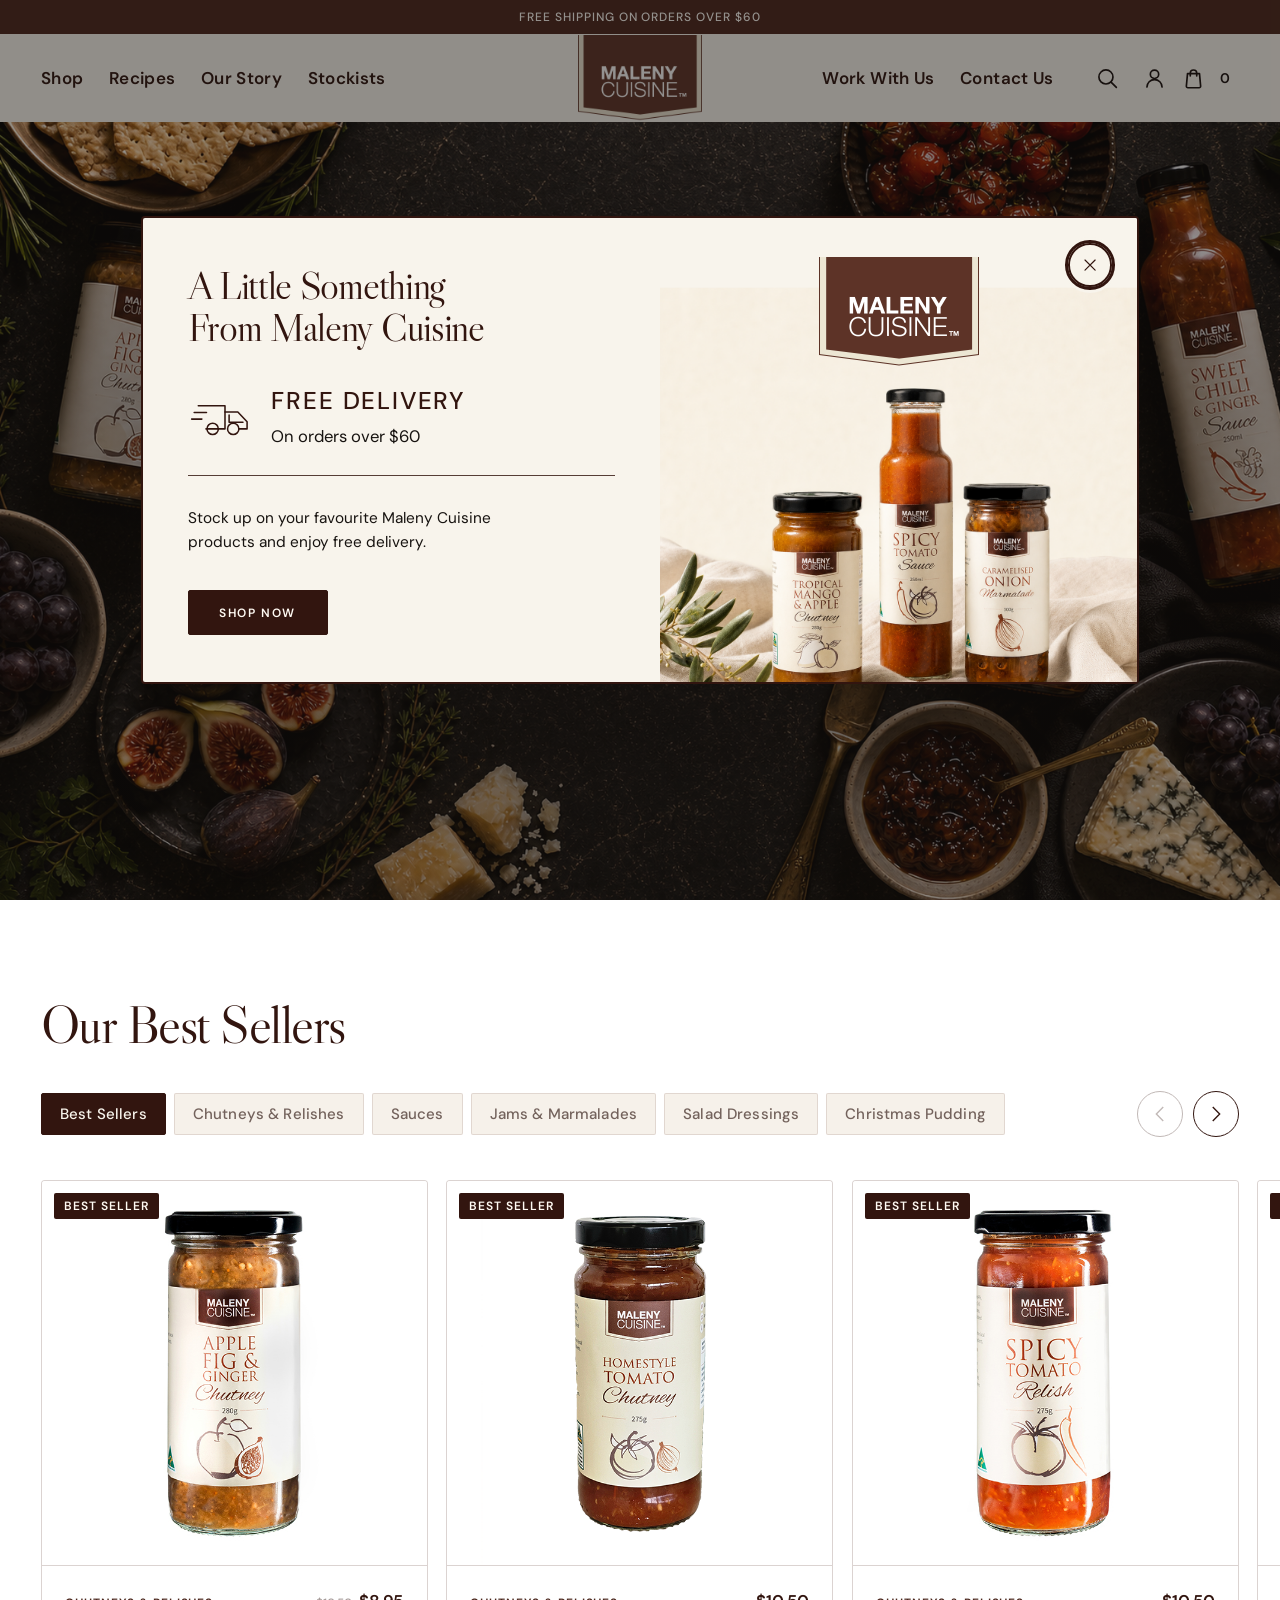
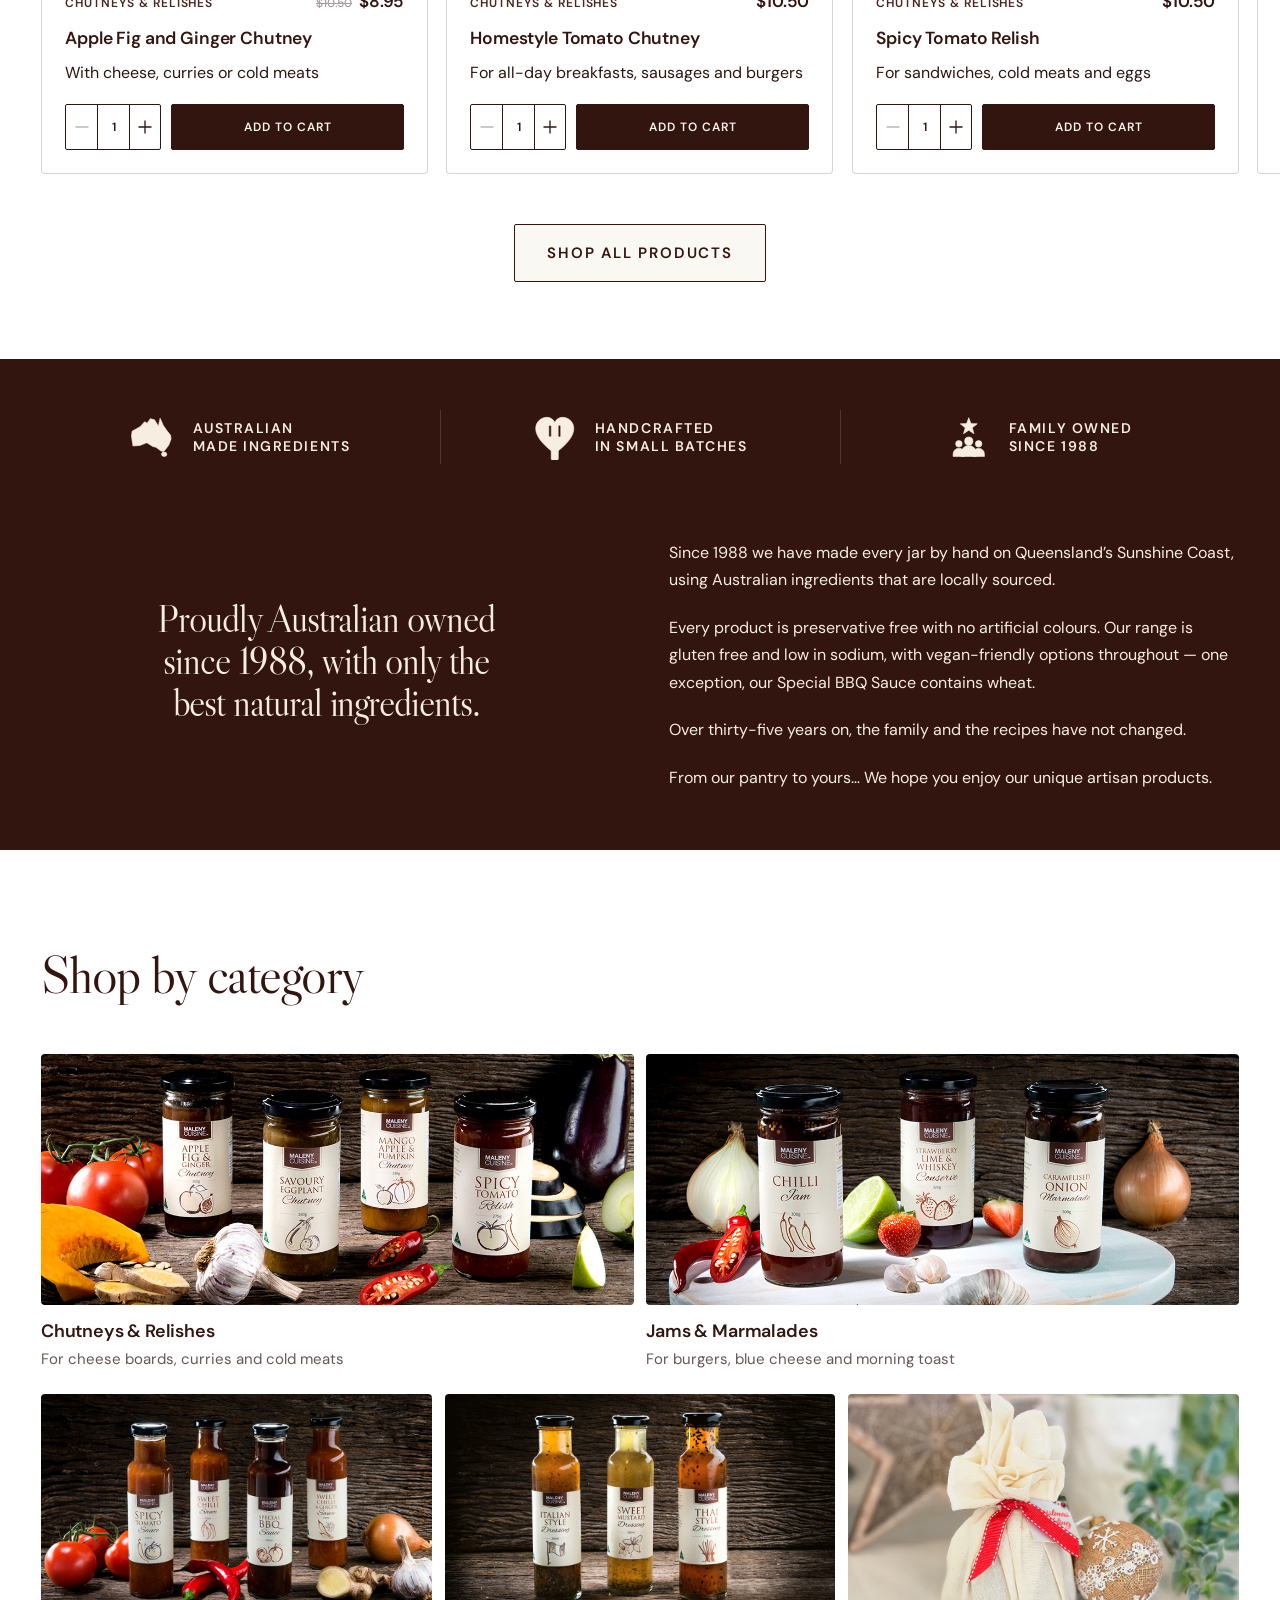
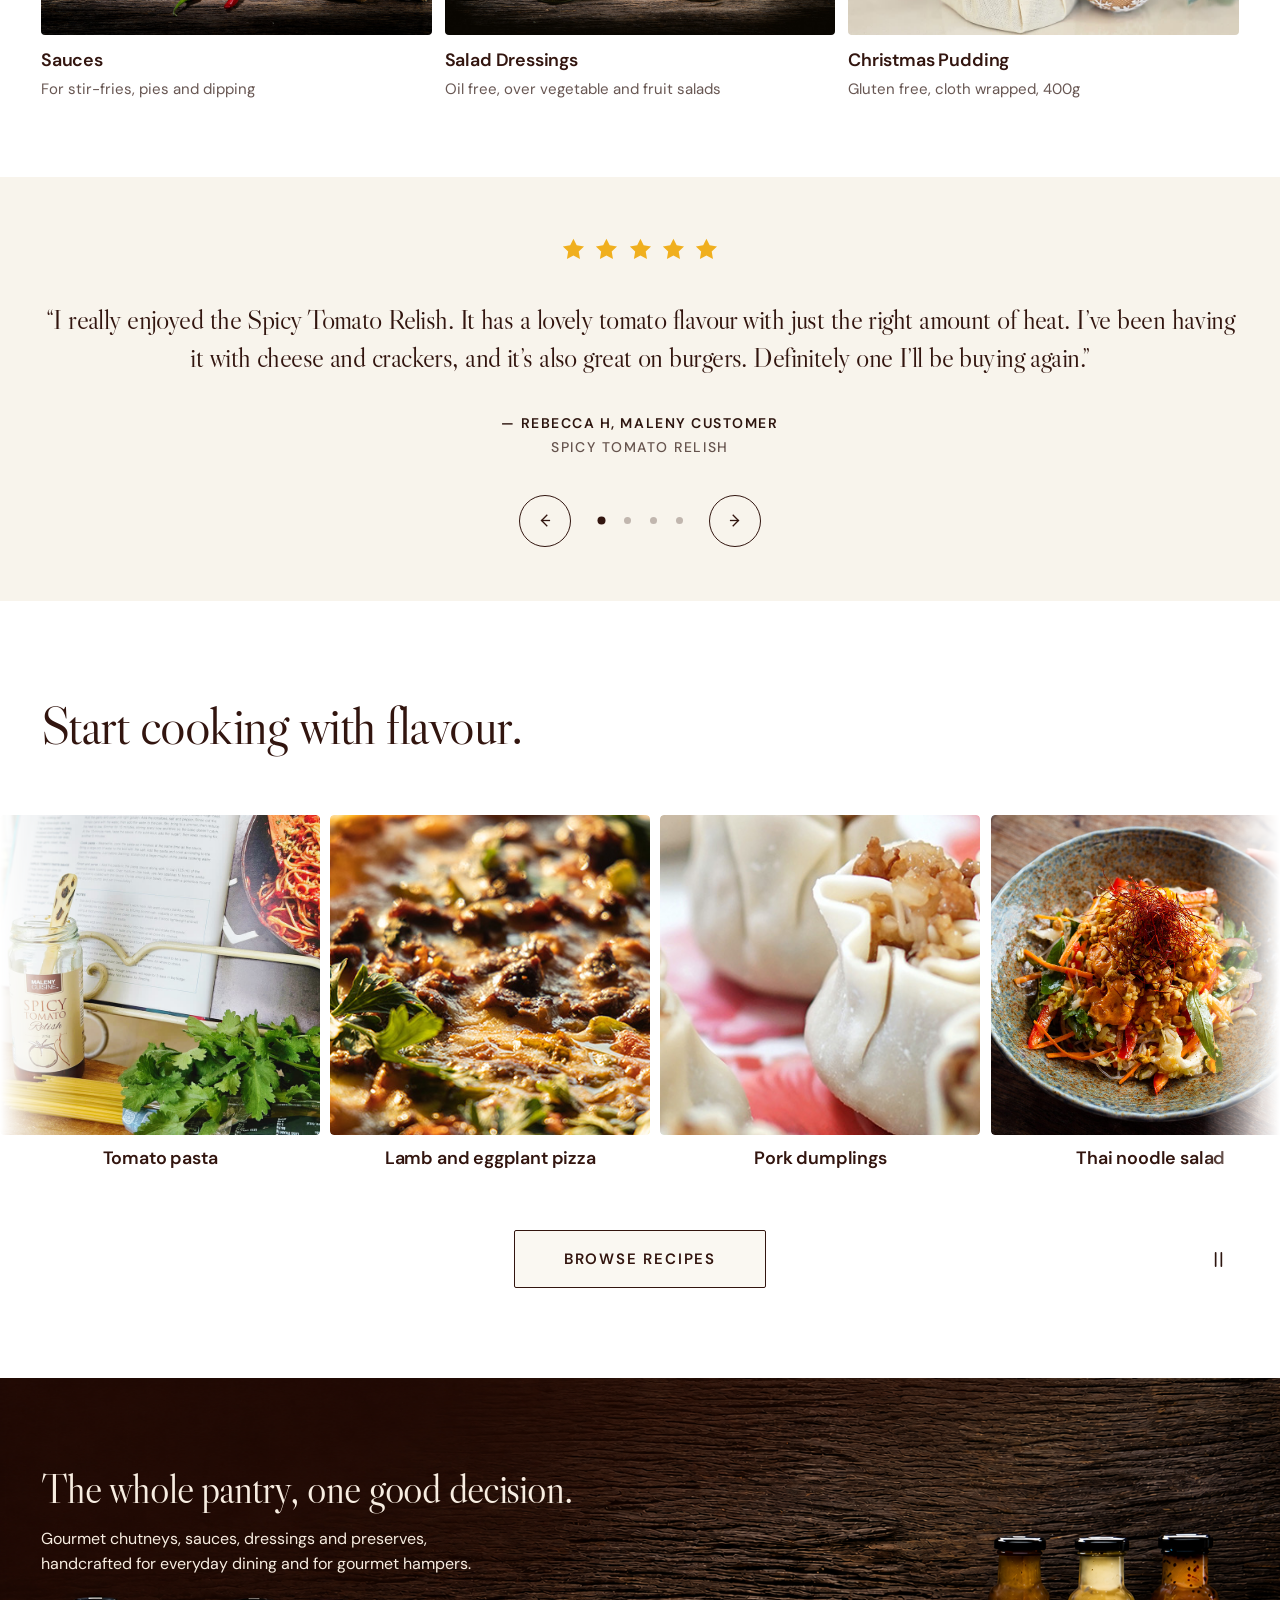
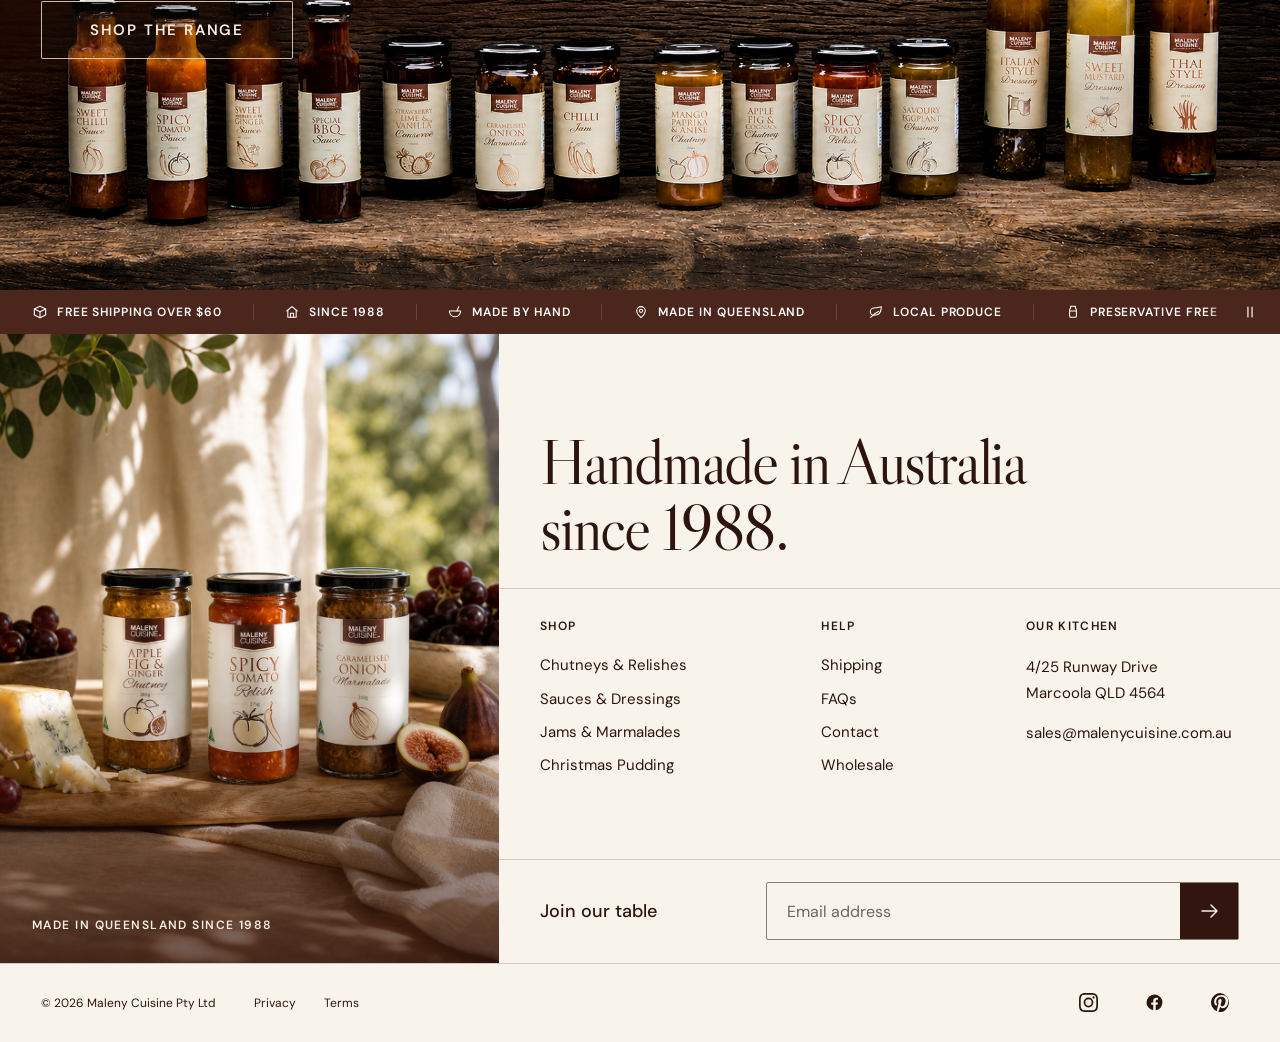
==== commit 5fdf9c8a: "Work the client's selling points into the existing copy The dietary set moves into the Our Story par" ====
--- a/index.html
+++ b/index.html
@@ -5,7 +5,7 @@
     <meta name="viewport" content="width=device-width, initial-scale=1.0" />
     <meta
       name="description"
-      content="Maleny Cuisine — Australian made, family owned since 1988. Handcrafted chutneys, relishes, sauces and dressings from Queensland's Sunshine Coast. Free shipping over $60."
+      content="Maleny Cuisine — Australian made, family owned since 1988. Handcrafted chutneys, relishes, sauces and dressings from Queensland's Sunshine Coast. Gluten free and low in sodium, with vegan-friendly options; our Special BBQ Sauce contains wheat. Free shipping over $60."
     />
     <title>Maleny Cuisine — Australian Made, Handcrafted Since 1988</title>
 
@@ -323,7 +323,7 @@
               <a class="drawer-card" href="#shop" data-jump-filter="all">
                 <span class="drawer-card__text">
                   <span class="drawer-card__title">Shop All</span>
-                  <span class="drawer-card__sub">Browse the full range</span>
+                  <span class="drawer-card__sub">Our wide range of flavours</span>
                 </span>
                 <span class="drawer-card__thumb">
                   <img src="assets/images/Grazing-Platter-1.jpg" alt="" loading="lazy" />
@@ -1528,11 +1528,15 @@
               Since 1988 we have made every jar by hand on Queensland&rsquo;s Sunshine Coast, using
               Australian ingredients that are locally sourced.
             </p>
-            <!-- Regulated claim. The range-wide gluten free line must carve out the
-                 Special BBQ Sauce, which contains wheat. Do not shorten this. -->
+            <!-- Regulated claim. The range-wide gluten free and low sodium lines must
+                 carve out the Special BBQ Sauce, which contains wheat. Vegan is worded
+                 as "options" rather than swept into that exception on purpose: the
+                 Christmas Pudding is gluten free but contains egg, so it cannot sit
+                 inside a range-wide vegan claim either. Do not shorten this. -->
             <p>
-              Every product is preservative free with no artificial colours. Our range is gluten free,
-              with one exception &mdash; our Special BBQ Sauce contains wheat.
+              Every product is preservative free with no artificial colours. Our range is gluten free
+              and low in sodium, with vegan-friendly options throughout &mdash; one exception, our
+              Special BBQ Sauce contains wheat.
             </p>
             <p>Over thirty-five years on, the family and the recipes have not changed.</p>
             <p>From our pantry to yours… We hope you enjoy our unique artisan products.</p>
@@ -2116,7 +2120,8 @@
             The whole pantry, one good decision.
           </h2>
           <p class="pantry-cta__copy">
-            Handcrafted chutneys, sauces, dressings and preserves from Maleny Cuisine.
+            Gourmet chutneys, sauces, dressings and preserves, handcrafted for everyday
+            dining and for gourmet hampers.
           </p>
           <a class="button pantry-cta__button" href="#shop" data-jump-filter="all">Shop the range</a>
         </div>
@@ -2124,9 +2129,9 @@
     </main>
 
     <footer class="footer footer--split">
-      <!-- The page opens on a Chocolate bar and now closes on one. Six things a
-           shopper wants settled before they leave, short enough that a normal
-           screen holds all six at once. Every claim here is documented in
+      <!-- The page opens on a Chocolate bar and now closes on one. Seven things a
+           shopper wants settled before they leave, each short enough to be read
+           as it drifts past. Every claim here is documented in
            PRODUCT.md. Nothing on this bar may become a shipping promise, a
            rating, an award or a dietary claim — regulated dietary text has to
            stand still on a pale ground.
@@ -2188,6 +2193,14 @@
               Preservative free
             </li>
 
+            <li class="assurance__item">
+              <svg class="assurance__icon" viewBox="0 0 24 24" aria-hidden="true" focusable="false">
+                <circle cx="12" cy="12" r="8.25" />
+                <path d="M12 7.4V12l3.2 2" />
+              </svg>
+              Long shelf life
+            </li>
+
             <li class="assurance__item assurance__item--clone" aria-hidden="true">
               <svg class="assurance__icon" viewBox="0 0 24 24" focusable="false">
                 <path d="M3.5 7.5 12 3.5l8.5 4v9L12 20.5l-8.5-4v-9Z" />
@@ -2240,6 +2253,14 @@
 
             <li class="assurance__item assurance__item--clone" aria-hidden="true">
               <svg class="assurance__icon" viewBox="0 0 24 24" focusable="false">
+                <circle cx="12" cy="12" r="8.25" />
+                <path d="M12 7.4V12l3.2 2" />
+              </svg>
+              Long shelf life
+            </li>
+
+            <li class="assurance__item assurance__item--clone" aria-hidden="true">
+              <svg class="assurance__icon" viewBox="0 0 24 24" focusable="false">
                 <path d="M3.5 7.5 12 3.5l8.5 4v9L12 20.5l-8.5-4v-9Z" />
                 <path d="M3.5 7.5 12 11.5l8.5-4" />
                 <path d="M12 11.5v9" />
@@ -2286,6 +2307,14 @@
                 <path d="M6.9 10.4h10.2" />
               </svg>
               Preservative free
+            </li>
+
+            <li class="assurance__item assurance__item--clone" aria-hidden="true">
+              <svg class="assurance__icon" viewBox="0 0 24 24" focusable="false">
+                <circle cx="12" cy="12" r="8.25" />
+                <path d="M12 7.4V12l3.2 2" />
+              </svg>
+              Long shelf life
             </li>
           </ul>
         </div>
--- a/styles.css
+++ b/styles.css
@@ -3161,10 +3161,12 @@
   will-change: transform;
 }
 
-/* The track holds three identical copies of the six claims, so a wide monitor
+/* The track holds three identical copies of the seven claims, so a wide monitor
    never sees the rail run out. Shifting by one copy is a third of the track,
-   but flex `gap` sits between copies too: 18 claims share 17 gaps, so a third
-   of the width lands a third of a gap short. That is the seam correction. */
+   but flex `gap` sits between copies too: 21 claims share 20 gaps, so a third
+   of the width lands a third of a gap short. That is the seam correction. It
+   holds for any claim count, so adding a claim only means adding it to all
+   three copies. */
 @keyframes assurance-drift {
   from {
     transform: translate3d(0, 0, 0);
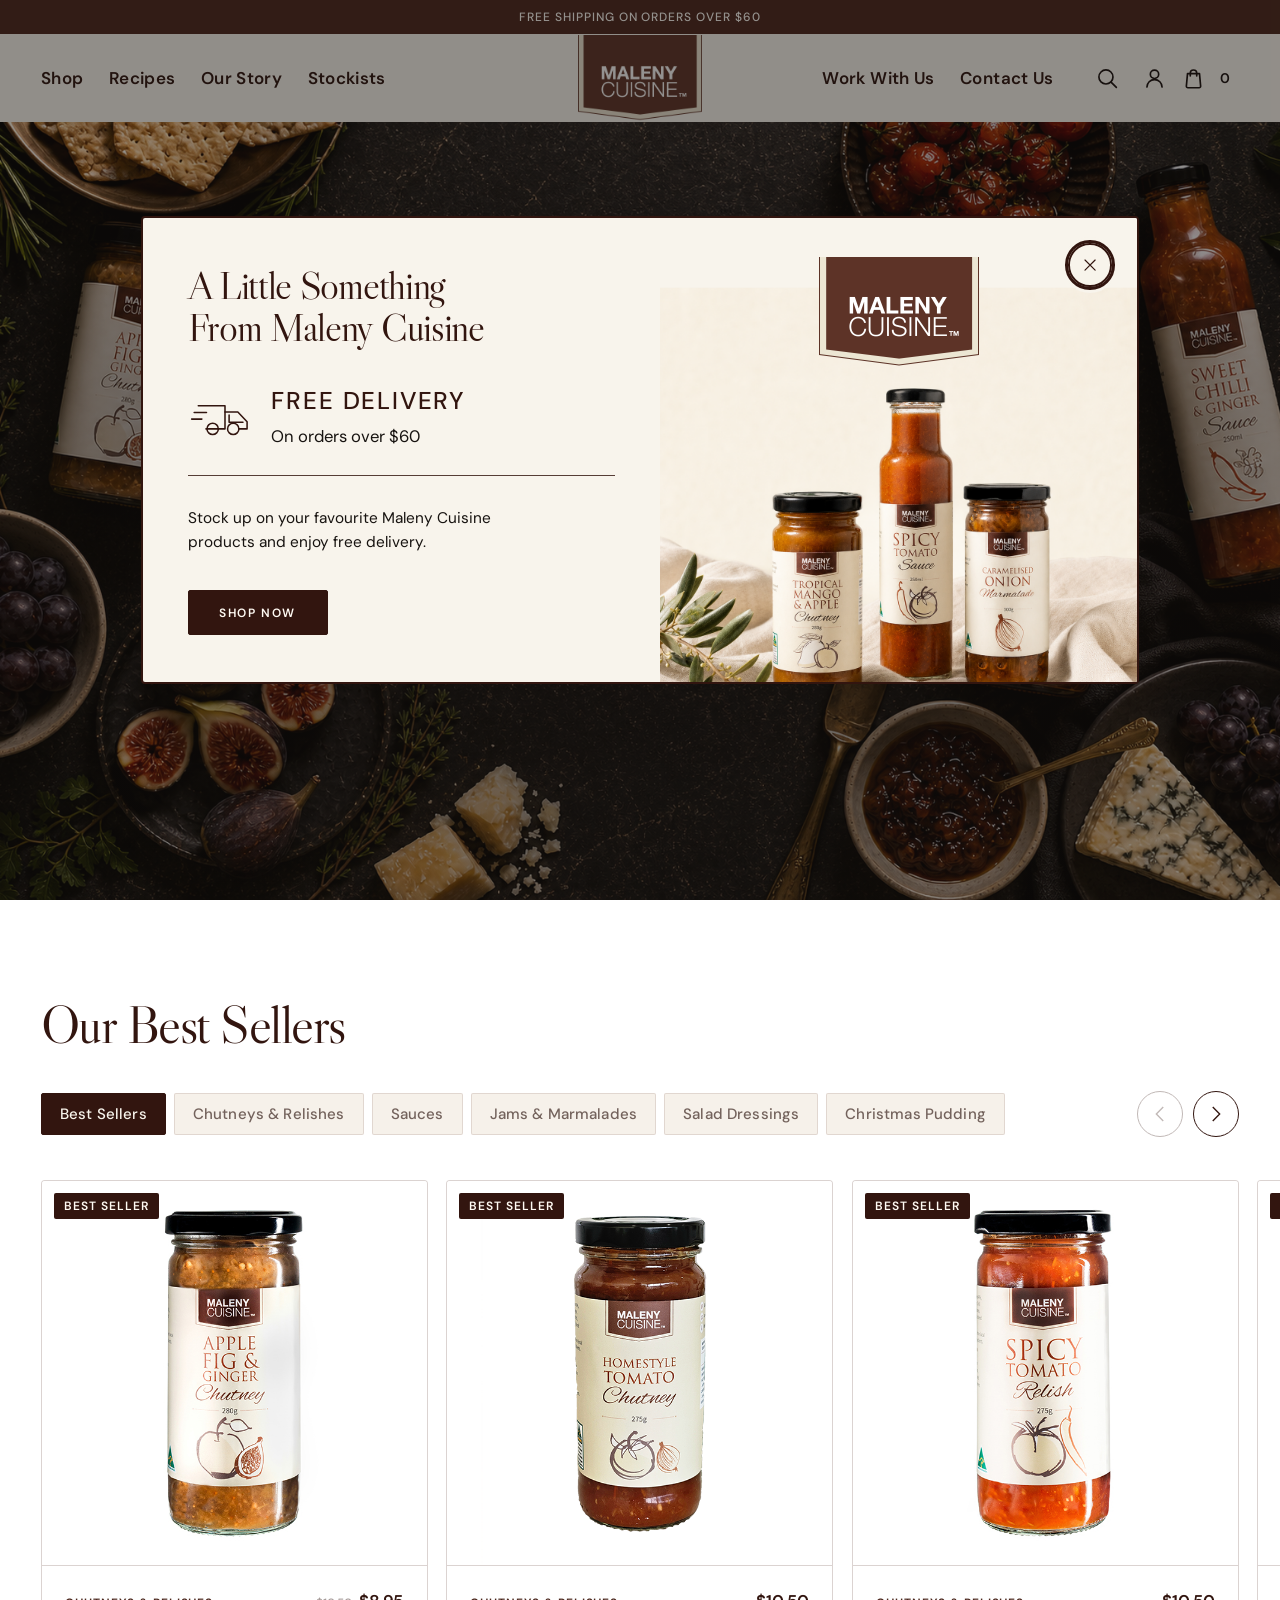
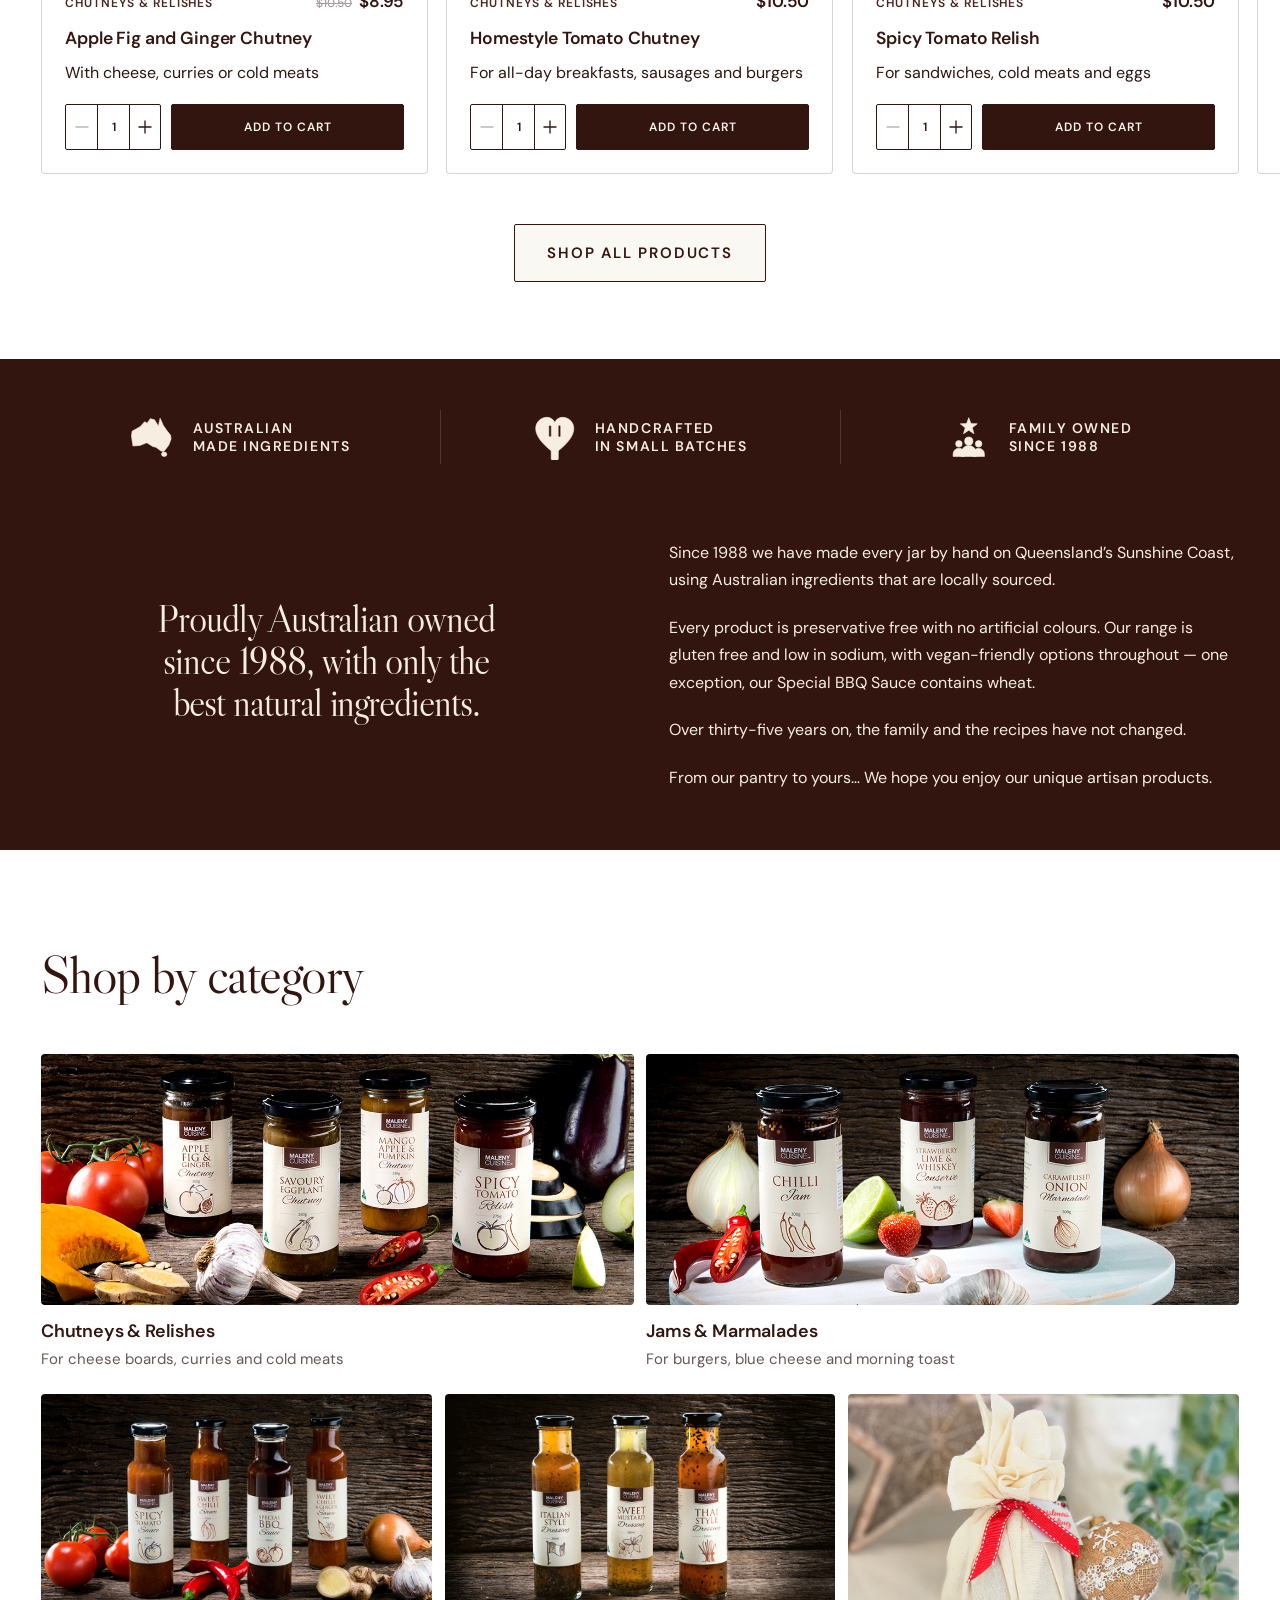
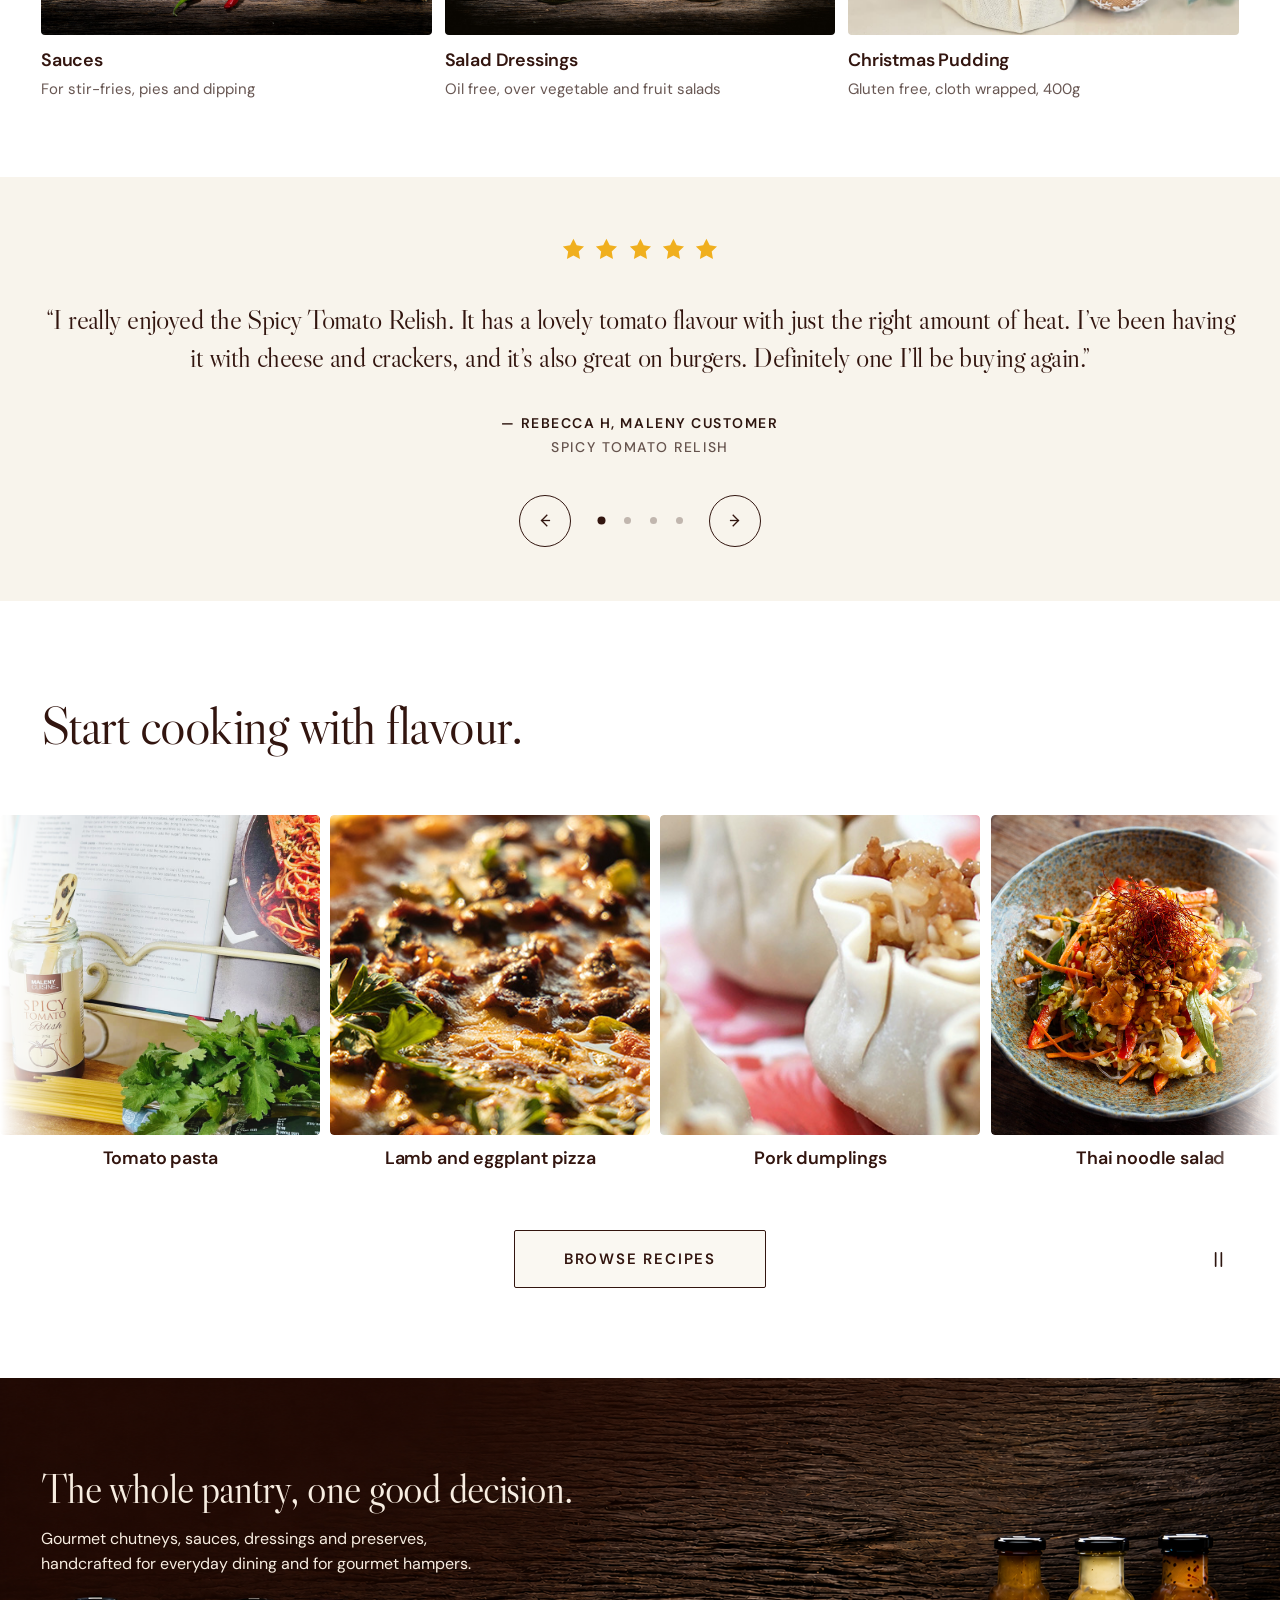
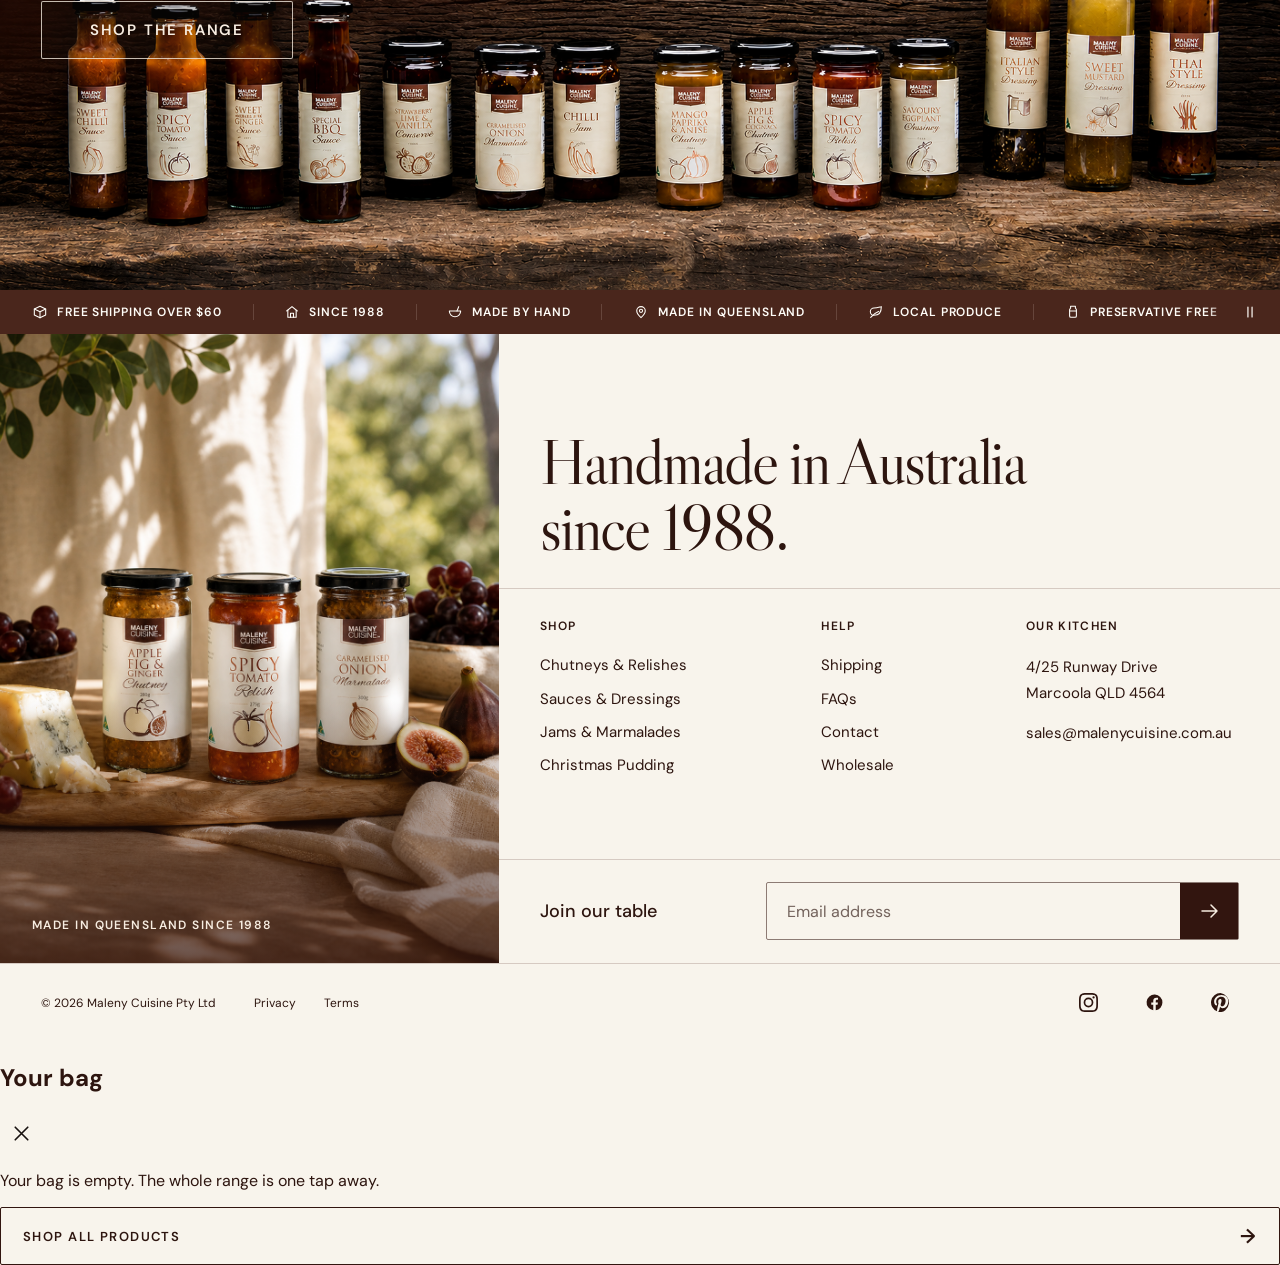
==== commit 270be6cf: "Add new testimonial product image and associated metadata - Added a new image for the testimonial se" ====
--- a/index.html
+++ b/index.html
@@ -17,6 +17,7 @@
     />
     <link rel="stylesheet" href="styles.css" />
     <link rel="stylesheet" href="testimonials.css" />
+    <link rel="stylesheet" href="cart.css" />
   </head>
 
   <body>
@@ -127,7 +128,10 @@
               </svg>
             </a>
 
-            <a class="icon-button bag-link" href="#bag" aria-label="Shopping bag, 0 items">
+            <!-- A real link to the bag page, not a placeholder anchor: cart.js
+                 takes the click over and opens the slide-out instead, so the
+                 icon still leads somewhere with JavaScript off. -->
+            <a class="icon-button bag-link" href="cart-b.html" aria-label="Shopping bag, 0 items">
               <svg viewBox="0 0 24 24" aria-hidden="true">
                 <path d="M6.25 7.25h11.5l1.1 12a1.5 1.5 0 0 1-1.5 1.65H6.65a1.5 1.5 0 0 1-1.5-1.65l1.1-12Z"></path>
                 <path d="M8.9 9.6V6.9a3.1 3.1 0 0 1 6.2 0v2.7"></path>
@@ -603,7 +607,7 @@
 
         <li class="collection__item" data-category="chutneys" data-bestseller>
           <article class="product-card product-card--rail" aria-labelledby="product-3-name">
-            <div class="product-card__media">
+            <a class="product-card__media product-card__media-link" href="product.html" aria-label="View Spicy Tomato Relish">
               <span class="product-card__flag">Best seller</span>
               <img
                 class="product-card__image"
@@ -622,7 +626,7 @@
                 loading="lazy"
                 decoding="async"
               />
-            </div>
+            </a>
 
             <div class="product-card__content">
               <div class="product-card__meta">
@@ -630,7 +634,7 @@
                 <p class="product-card__price">$10.50</p>
               </div>
 
-              <h3 class="product-card__title" id="product-3-name">Spicy Tomato Relish</h3>
+              <h3 class="product-card__title" id="product-3-name"><a class="product-card__title-link" href="product.html">Spicy Tomato Relish</a></h3>
               <p class="product-card__description">For sandwiches, cold meats and eggs</p>
 
               <div class="purchase-row">
@@ -2438,8 +2442,81 @@
       </div>
     </footer>
 
+    <!-- ==================================================================
+         THE BAG — site chrome for any page that sells.
+
+         Two parts. First the record: an empty list that cart.js appends a line
+         to each time a jar is added. It is markup rather than script state for
+         the same reason the bag page's list is, and it is hidden because this
+         page has no room to show a bag — the panel below is its only view.
+
+         Then the panel itself, copied whole from cart-b.html. The header's bag
+         icon is a real link to that page, so with JavaScript off the bag still
+         works; with it, the link opens this instead, and so does Add to cart.
+         ================================================================== -->
+    <ul class="bag-store" data-cart hidden></ul>
+    <p class="visually-hidden" data-cart-status role="status" aria-live="polite" aria-atomic="true"></p>
+
+    <div class="mini-bag" id="mini-bag" data-mini-bag aria-hidden="true">
+      <div class="mini-bag__scrim" data-mini-scrim></div>
+
+      <section class="mini-bag__panel" role="dialog" aria-modal="true" aria-labelledby="mini-bag-title">
+        <header class="mini-bag__head">
+          <h2 class="mini-bag__title" id="mini-bag-title">Your bag</h2>
+          <button class="icon-button" type="button" data-mini-close aria-label="Close bag">
+            <svg viewBox="0 0 24 24" aria-hidden="true" focusable="false"><path d="M6 6l12 12M18 6 6 18" /></svg>
+          </button>
+        </header>
+
+        <div class="mini-bag__body">
+          <ul class="mini-bag__list" data-mini-list hidden></ul>
+
+          <!-- The bag starts empty on this page, so this is the state that
+               ships visible and the foot below it ships hidden. -->
+          <div class="mini-bag__empty" data-mini-empty>
+            <p>Your bag is empty. The whole range is one tap away.</p>
+            <a class="outline-button" href="archive-a.html">
+              Shop all products <span aria-hidden="true">&rarr;</span>
+            </a>
+          </div>
+        </div>
+
+        <div class="mini-bag__foot" data-mini-foot hidden>
+          <div class="delivery-meter" data-delivery-meter>
+            <p class="delivery-meter__text" data-meter-text>
+              <span class="delivery-meter__amount">$60.00</span> more and delivery is free — the offer
+              applies to orders over $60.
+            </p>
+            <div class="delivery-meter__track" aria-hidden="true">
+              <div class="delivery-meter__fill" data-meter-fill style="--meter-progress: 0"></div>
+            </div>
+          </div>
+
+          <dl class="mini-bag__subtotal">
+            <dt>Subtotal</dt>
+            <dd data-subtotal>$0.00</dd>
+          </dl>
+
+          <!-- Two routes to the same money: the full checkout, and the direct
+               one that skips it. Both are dead anchors in this prototype until
+               a payment provider exists. -->
+          <div class="mini-bag__actions">
+            <a class="button cart-checkout" href="checkout.html">Proceed to checkout</a>
+            <a class="button cart-checkout cart-pay" href="#payment">
+              <svg class="cart-pay__icon" viewBox="0 0 24 24" aria-hidden="true" focusable="false">
+                <rect x="4" y="10.5" width="16" height="9.5" rx="1.5" />
+                <path d="M8 10.5V7a4 4 0 0 1 8 0v3.5" />
+              </svg>
+              Pay now
+            </a>
+          </div>
+        </div>
+      </section>
+    </div>
+
     <script src="script.js"></script>
     <script src="testimonials.js"></script>
+    <script src="cart.js"></script>
 
   </body>
 </html>
--- a/styles.css
+++ b/styles.css
@@ -30,6 +30,21 @@
   --ink-soft: rgba(45, 21, 15, 0.65); /* placeholders, sub-labels */
   --ink-quiet: rgba(45, 21, 15, 0.55); /* resting state of an unselected control */
 
+  /* The second sanctioned exception to the One Family Rule, after the review
+     band's --star-gold. The client asked for it from a supplied reference (a
+     Shop Pay button), and an express-pay control is the one place a foreign
+     colour is correct rather than a drift: its whole job is to say "this is
+     not the shop, this is the payment step" before anyone reads the label,
+     and the brown family cannot say that about itself.
+
+     It lives here rather than in cart.css because two surfaces now need it —
+     the mini bag's `Pay now` and the checkout's express button. It is for an
+     express-pay control only; never text, a border, an icon or a hover state.
+     A third use is a bug, not a precedent. A violet deep enough to hold white
+     type: 6.6:1 at rest and 8.8:1 pressed, both clear of AA. */
+  --express-pay: #5a31f4;
+  --express-pay-deep: #4622cf;
+
   /* --- Rules and edges ---------------------------------------------------- */
   --hairline: rgba(74, 38, 28, 0.2); /* the default divider */
   --hairline-soft: rgba(74, 38, 28, 0.12); /* an edge that should barely register */
@@ -47,6 +62,8 @@
   --type-statement: clamp(26px, 3vw, 50px); /* a centred sentence inside a band */
   --type-lede: clamp(16px, 1.15vw, 18px); /* standing copy in a full-width band */
   --type-body: 16px;
+  --type-product-title: clamp(46px, 4.3vw, 68px); /* single-product h1: below the home hero, above a band heading */
+  --type-product-price: clamp(28px, 2.1vw, 34px); /* one quiet commerce figure under the product name */
 
   /* Uppercase tracking ladder — the smaller the type, the wider the track. */
   --track-15: 0.12em;
@@ -85,6 +102,8 @@
 
   /* --- Structure ----------------------------------------------------------- */
   --header-height: 122px; /* 34px announcement + 88px nav; the hero and mega menu both measure against it */
+  --product-stage-height: clamp(560px, calc(100svh - var(--header-height) - 40px), 690px);
+  --product-panel-inline: clamp(40px, 5vw, 74px);
 
   --z-promotion: 1000;
   --z-skip: 100;
@@ -3297,6 +3316,586 @@
    right, and a single legal bar spanning both columns.
    ========================================================================== */
 
+/* ===========================================================================
+   Single product - "Serve First"
+   =========================================================================== */
+
+.product-page main {
+  background: var(--paper);
+}
+
+.product-stage {
+  min-height: var(--product-stage-height);
+  display: grid;
+  grid-template-columns: minmax(0, 3fr) minmax(500px, 2fr);
+  background: var(--ivory);
+  border-bottom: 1px solid var(--hairline);
+}
+
+.product-card__media-link {
+  display: block;
+  color: inherit;
+}
+
+.product-card__media-link:focus-visible {
+  z-index: 2;
+  outline: 3px solid var(--ink);
+  outline-offset: -5px;
+}
+
+.product-stage__media {
+  position: relative;
+  min-width: 0;
+  min-height: var(--product-stage-height);
+  overflow: hidden;
+  background: var(--cream);
+}
+
+.product-stage__image {
+  width: 100%;
+  height: 100%;
+  display: block;
+  object-fit: cover;
+  object-position: center;
+  transition: transform var(--dur-image) ease;
+}
+
+@media (hover: hover) {
+  .product-stage__media:hover .product-stage__image {
+    transform: scale(1.018);
+  }
+}
+
+.product-stage__purchase {
+  min-width: 0;
+  padding: clamp(34px, 4vh, 50px) var(--product-panel-inline);
+  display: flex;
+  flex-direction: column;
+  justify-content: center;
+  color: var(--ink);
+  background: var(--ivory);
+  border-left: 1px solid var(--hairline);
+}
+
+.product-breadcrumb {
+  margin-bottom: clamp(30px, 4vh, 44px);
+}
+
+.product-breadcrumb a {
+  width: max-content;
+  padding-bottom: 14px;
+  display: inline-flex;
+  align-items: center;
+  gap: 12px;
+  color: var(--ink);
+  font-size: 16px;
+  text-decoration: none;
+  border-bottom: 1px solid var(--hairline-strong);
+}
+
+.product-breadcrumb svg {
+  width: 18px;
+  height: 18px;
+  fill: none;
+  stroke: currentColor;
+  stroke-linecap: square;
+  stroke-linejoin: miter;
+  stroke-width: 1.5;
+  transition: transform var(--dur) ease;
+}
+
+.product-breadcrumb a:hover svg,
+.product-breadcrumb a:focus-visible svg {
+  transform: translateX(-3px);
+}
+
+.product-breadcrumb a:focus-visible {
+  outline: 2px solid var(--chocolate-deep);
+  outline-offset: 5px;
+}
+
+.product-stage h1 {
+  max-width: 12ch;
+  margin: 0;
+  font-family: var(--font-display);
+  font-size: var(--type-product-title);
+  font-weight: 400;
+  line-height: 1.02;
+  letter-spacing: -0.034em;
+  text-wrap: balance;
+}
+
+.product-card__title-link {
+  color: inherit;
+  text-decoration: none;
+}
+
+.product-card__title-link:hover,
+.product-card__title-link:focus-visible {
+  text-decoration: underline;
+  text-decoration-thickness: 1px;
+  text-underline-offset: 4px;
+}
+
+.product-card__title-link:focus-visible {
+  outline: 2px solid var(--ink);
+  outline-offset: 3px;
+}
+
+.product-stage__price {
+  margin: 28px 0 22px;
+  font-size: var(--type-product-price);
+  font-weight: 400;
+  line-height: 1;
+  font-variant-numeric: tabular-nums;
+}
+
+.product-stage__summary {
+  max-width: 50ch;
+  margin: 0;
+  padding: 24px 0;
+  font-size: var(--type-lede);
+  line-height: 1.65;
+  border-top: 1px solid var(--hairline-strong);
+  border-bottom: 1px solid var(--hairline-strong);
+}
+
+.product-claims {
+  margin: 0;
+  padding: 24px 0;
+  display: flex;
+  align-items: center;
+  list-style: none;
+  border-bottom: 1px solid var(--hairline-strong);
+}
+
+.product-claims li {
+  padding: 0 clamp(14px, 1.7vw, 24px);
+  color: var(--ink);
+  font-size: 12px;
+  font-weight: 600;
+  line-height: 1.35;
+  letter-spacing: var(--track-12);
+  text-align: center;
+  text-transform: uppercase;
+}
+
+.product-claims li:first-child {
+  padding-left: 0;
+}
+
+.product-claims li + li {
+  border-left: 1px solid var(--hairline-strong);
+}
+
+.product-stage__buy {
+  padding-top: 24px;
+}
+
+.product-stage__label {
+  display: block;
+  margin-bottom: 12px;
+  font-size: 12px;
+  font-weight: 600;
+  letter-spacing: var(--track-12);
+  text-transform: uppercase;
+}
+
+.product-stage__controls {
+  display: grid;
+  gap: 24px;
+}
+
+.product-stage__controls .quantity-control {
+  width: 188px;
+  min-height: 54px;
+}
+
+.product-stage__controls .quantity-control__button,
+.product-stage__controls .quantity-control__value {
+  min-height: 52px;
+  font-size: 16px;
+  font-weight: 400;
+}
+
+.product-stage__add {
+  width: 100%;
+  min-height: 66px;
+  font-size: 15px;
+  letter-spacing: var(--track-15);
+}
+
+.product-portals {
+  min-height: 220px;
+  padding: clamp(44px, 5vw, 70px) var(--gutter);
+  display: grid;
+  grid-template-columns: minmax(0, 1fr) minmax(420px, 1fr);
+  align-items: stretch;
+  color: var(--lamplight);
+  background: var(--chocolate-deep);
+}
+
+.product-portals__statement {
+  padding-right: clamp(44px, 6vw, 92px);
+  display: flex;
+  align-items: center;
+}
+
+.product-portals h2 {
+  max-width: 14ch;
+  margin: 0;
+  font-family: var(--font-display);
+  font-size: var(--type-section);
+  font-weight: 400;
+  line-height: 1.08;
+  letter-spacing: -0.03em;
+}
+
+.product-portals__links {
+  padding-left: clamp(44px, 6vw, 92px);
+  display: grid;
+  align-content: center;
+  border-left: 1px solid var(--rule-on-dark);
+}
+
+.product-portals__links a {
+  min-height: 62px;
+  display: flex;
+  align-items: center;
+  justify-content: space-between;
+  gap: 24px;
+  color: inherit;
+  font-size: 14px;
+  font-weight: 600;
+  letter-spacing: var(--track-14);
+  text-decoration: none;
+  text-transform: uppercase;
+  border-bottom: 1px solid var(--rule-on-dark);
+}
+
+.product-portals__links svg,
+.product-ingredients__back svg {
+  width: 28px;
+  height: 28px;
+  fill: none;
+  stroke: currentColor;
+  stroke-linecap: square;
+  stroke-linejoin: miter;
+  stroke-width: 1.35;
+  transition: transform var(--dur) ease;
+}
+
+.product-portals__links a:hover svg,
+.product-portals__links a:focus-visible svg,
+.product-ingredients__back:hover svg,
+.product-ingredients__back:focus-visible svg {
+  transform: translateX(5px);
+}
+
+.product-portals__links a:focus-visible {
+  outline: 2px solid var(--lamplight);
+  outline-offset: 5px;
+}
+
+.product-serving {
+  padding: var(--section-y) var(--gutter) var(--section-y-end);
+  display: grid;
+  grid-template-columns: minmax(320px, 0.82fr) minmax(0, 1.18fr);
+  align-items: center;
+  gap: clamp(56px, 8vw, 132px);
+  background: var(--paper);
+}
+
+.product-serving__copy h2,
+.product-ingredients__title h2 {
+  max-width: 11ch;
+  margin: 0;
+  font-family: var(--font-display);
+  font-size: var(--type-section);
+  font-weight: 400;
+  line-height: 1.06;
+  letter-spacing: -0.028em;
+  text-wrap: balance;
+}
+
+.product-serving__copy > p {
+  max-width: var(--measure-tight);
+  margin: 32px 0 0;
+  font-size: var(--type-lede);
+  line-height: 1.72;
+}
+
+.product-serving__list {
+  margin: 38px 0 0;
+  padding: 0;
+  list-style: none;
+  border-top: 1px solid var(--hairline);
+}
+
+.product-serving__list li {
+  padding: 16px 0;
+  font-size: 14px;
+  font-weight: 600;
+  letter-spacing: var(--track-14);
+  text-transform: uppercase;
+  border-bottom: 1px solid var(--hairline);
+}
+
+.product-serving__figure {
+  margin: 0;
+}
+
+.product-serving__figure img {
+  width: 100%;
+  aspect-ratio: 4 / 3;
+  display: block;
+  object-fit: cover;
+  border-radius: var(--radius-md);
+}
+
+.product-serving__figure figcaption {
+  margin-top: 14px;
+  font-size: 12px;
+  font-weight: 600;
+  letter-spacing: var(--track-12);
+  text-transform: uppercase;
+}
+
+.product-ingredients {
+  padding: var(--section-y) var(--gutter) var(--section-y-end);
+  display: grid;
+  grid-template-columns: minmax(300px, 0.76fr) minmax(0, 1.24fr);
+  gap: clamp(56px, 9vw, 148px);
+  color: var(--ink);
+  background: var(--cream);
+}
+
+.product-ingredients__title p {
+  max-width: 42ch;
+  margin: 28px 0 0;
+  font-size: var(--type-body);
+  line-height: 1.7;
+}
+
+.product-ingredients__facts {
+  display: grid;
+  align-content: start;
+}
+
+.product-ingredients__block {
+  padding-bottom: 34px;
+  border-bottom: 1px solid var(--hairline-strong);
+}
+
+.product-ingredients__block h3 {
+  margin: 0 0 18px;
+  font-size: 15px;
+  font-weight: 600;
+  letter-spacing: var(--track-15);
+  text-transform: uppercase;
+}
+
+.product-ingredients__block p {
+  max-width: var(--measure);
+  margin: 0;
+  color: var(--ink);
+  font-size: var(--type-lede);
+  line-height: 1.72;
+}
+
+.product-ingredients__claims {
+  margin: 0 0 36px;
+}
+
+.product-ingredients__claims div {
+  padding: 18px 0;
+  display: grid;
+  grid-template-columns: minmax(112px, 0.32fr) minmax(0, 1fr);
+  gap: 24px;
+  border-bottom: 1px solid var(--hairline);
+}
+
+.product-ingredients__claims dt,
+.product-ingredients__claims dd {
+  margin: 0;
+  color: var(--ink);
+  font-size: 15px;
+  line-height: 1.6;
+}
+
+.product-ingredients__claims dt {
+  font-weight: 600;
+}
+
+.product-ingredients__back {
+  width: 100%;
+}
+
+.product-ingredients__back span {
+  font-size: 14px;
+}
+
+@media (max-width: 1180px) {
+  .product-stage {
+    grid-template-columns: minmax(0, 1.12fr) minmax(460px, 0.88fr);
+  }
+
+  .product-stage__purchase {
+    padding-right: clamp(32px, 4vw, 50px);
+    padding-left: clamp(32px, 4vw, 50px);
+  }
+
+  .product-claims li {
+    padding-right: 12px;
+    padding-left: 12px;
+    font-size: 12px;
+  }
+}
+
+@media (max-width: 900px) {
+  .product-stage {
+    min-height: 0;
+    grid-template-columns: 1fr;
+  }
+
+  .product-stage__media {
+    min-height: 0;
+    aspect-ratio: 4 / 3;
+  }
+
+  .product-stage__purchase {
+    min-height: 620px;
+    border-top: 1px solid var(--hairline);
+    border-left: 0;
+  }
+
+  .product-portals {
+    grid-template-columns: 1fr;
+  }
+
+  .product-portals__statement {
+    padding-right: 0;
+    padding-bottom: 38px;
+  }
+
+  .product-portals__links {
+    padding-top: 16px;
+    padding-left: 0;
+    border-top: 1px solid var(--rule-on-dark);
+    border-left: 0;
+  }
+
+  .product-serving,
+  .product-ingredients {
+    grid-template-columns: 1fr;
+  }
+
+  .product-serving__figure {
+    grid-row: 1;
+  }
+
+  .product-serving__figure img {
+    aspect-ratio: 16 / 10;
+  }
+}
+
+@media (max-width: 620px) {
+  .product-stage__media {
+    aspect-ratio: 4 / 3;
+  }
+
+  .product-stage__image {
+    object-position: 48% center;
+  }
+
+  .product-stage__purchase {
+    min-height: 0;
+    padding: 32px var(--gutter) 52px;
+  }
+
+  .product-stage__buy {
+    order: 1;
+  }
+
+  .product-stage__summary {
+    order: 2;
+    margin-top: 32px;
+  }
+
+  .product-claims {
+    order: 3;
+  }
+
+  .product-breadcrumb {
+    margin-bottom: 22px;
+  }
+
+  .product-stage h1 {
+    font-size: clamp(42px, 12.5vw, 56px);
+  }
+
+  .product-stage__price {
+    margin: 18px 0 14px;
+  }
+
+  .product-stage__buy {
+    padding-top: 18px;
+  }
+
+  .product-claims {
+    padding: 12px 0 0;
+    display: grid;
+  }
+
+  .product-claims li,
+  .product-claims li:first-child {
+    padding: 12px 0;
+    text-align: left;
+  }
+
+  .product-claims li + li {
+    border-top: 1px solid var(--hairline);
+    border-left: 0;
+  }
+
+  .product-stage__controls .quantity-control {
+    width: 100%;
+  }
+
+  .product-portals {
+    padding-top: 48px;
+    padding-bottom: 48px;
+  }
+
+  .product-portals h2 {
+    font-size: clamp(38px, 12vw, 50px);
+  }
+
+  .product-serving,
+  .product-ingredients {
+    gap: 44px;
+  }
+
+  .product-serving__figure img {
+    aspect-ratio: 4 / 3;
+  }
+
+  .product-ingredients__claims div {
+    grid-template-columns: 1fr;
+    gap: 6px;
+  }
+}
+
+@media (prefers-reduced-motion: reduce) {
+  .product-stage__image,
+  .product-breadcrumb svg,
+  .product-portals__links svg,
+  .product-ingredients__back svg {
+    transition-duration: 0.01ms;
+  }
+}
+
+
 .footer {
   width: 100%;
   overflow: hidden;
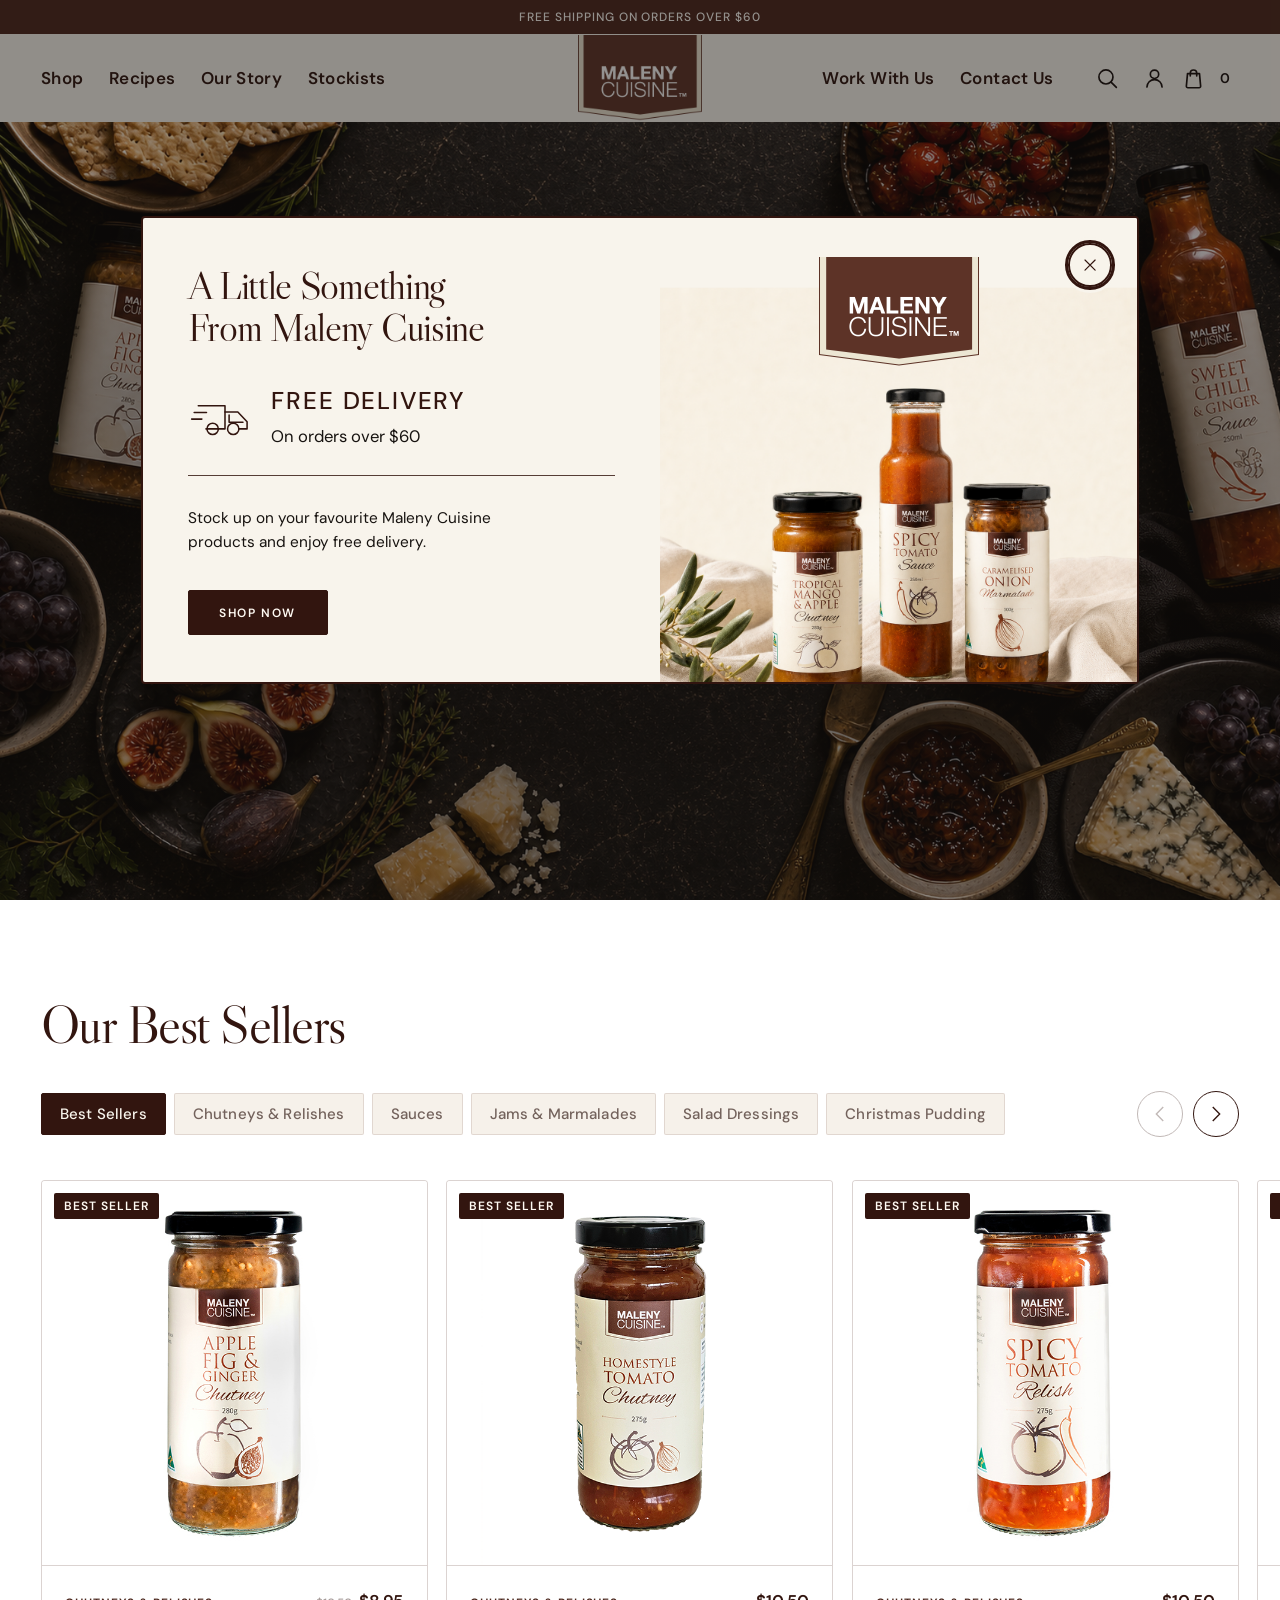
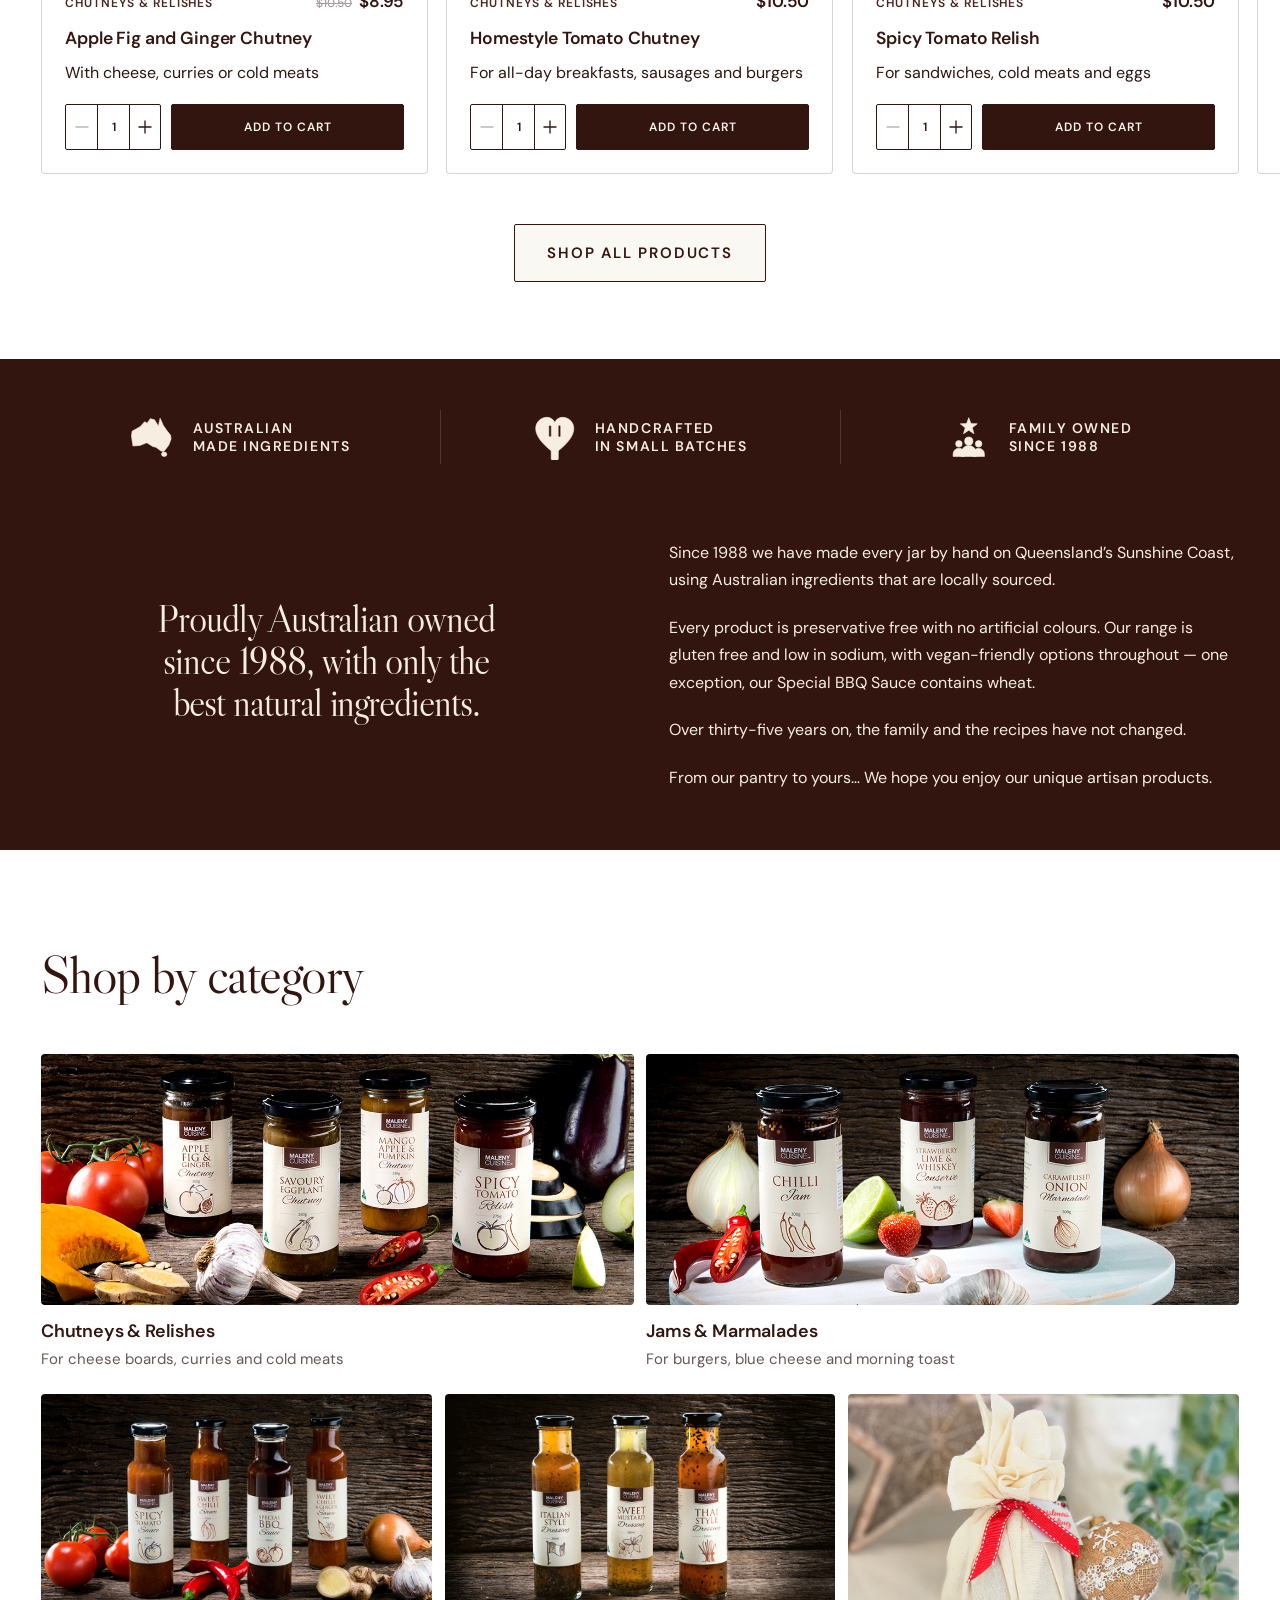
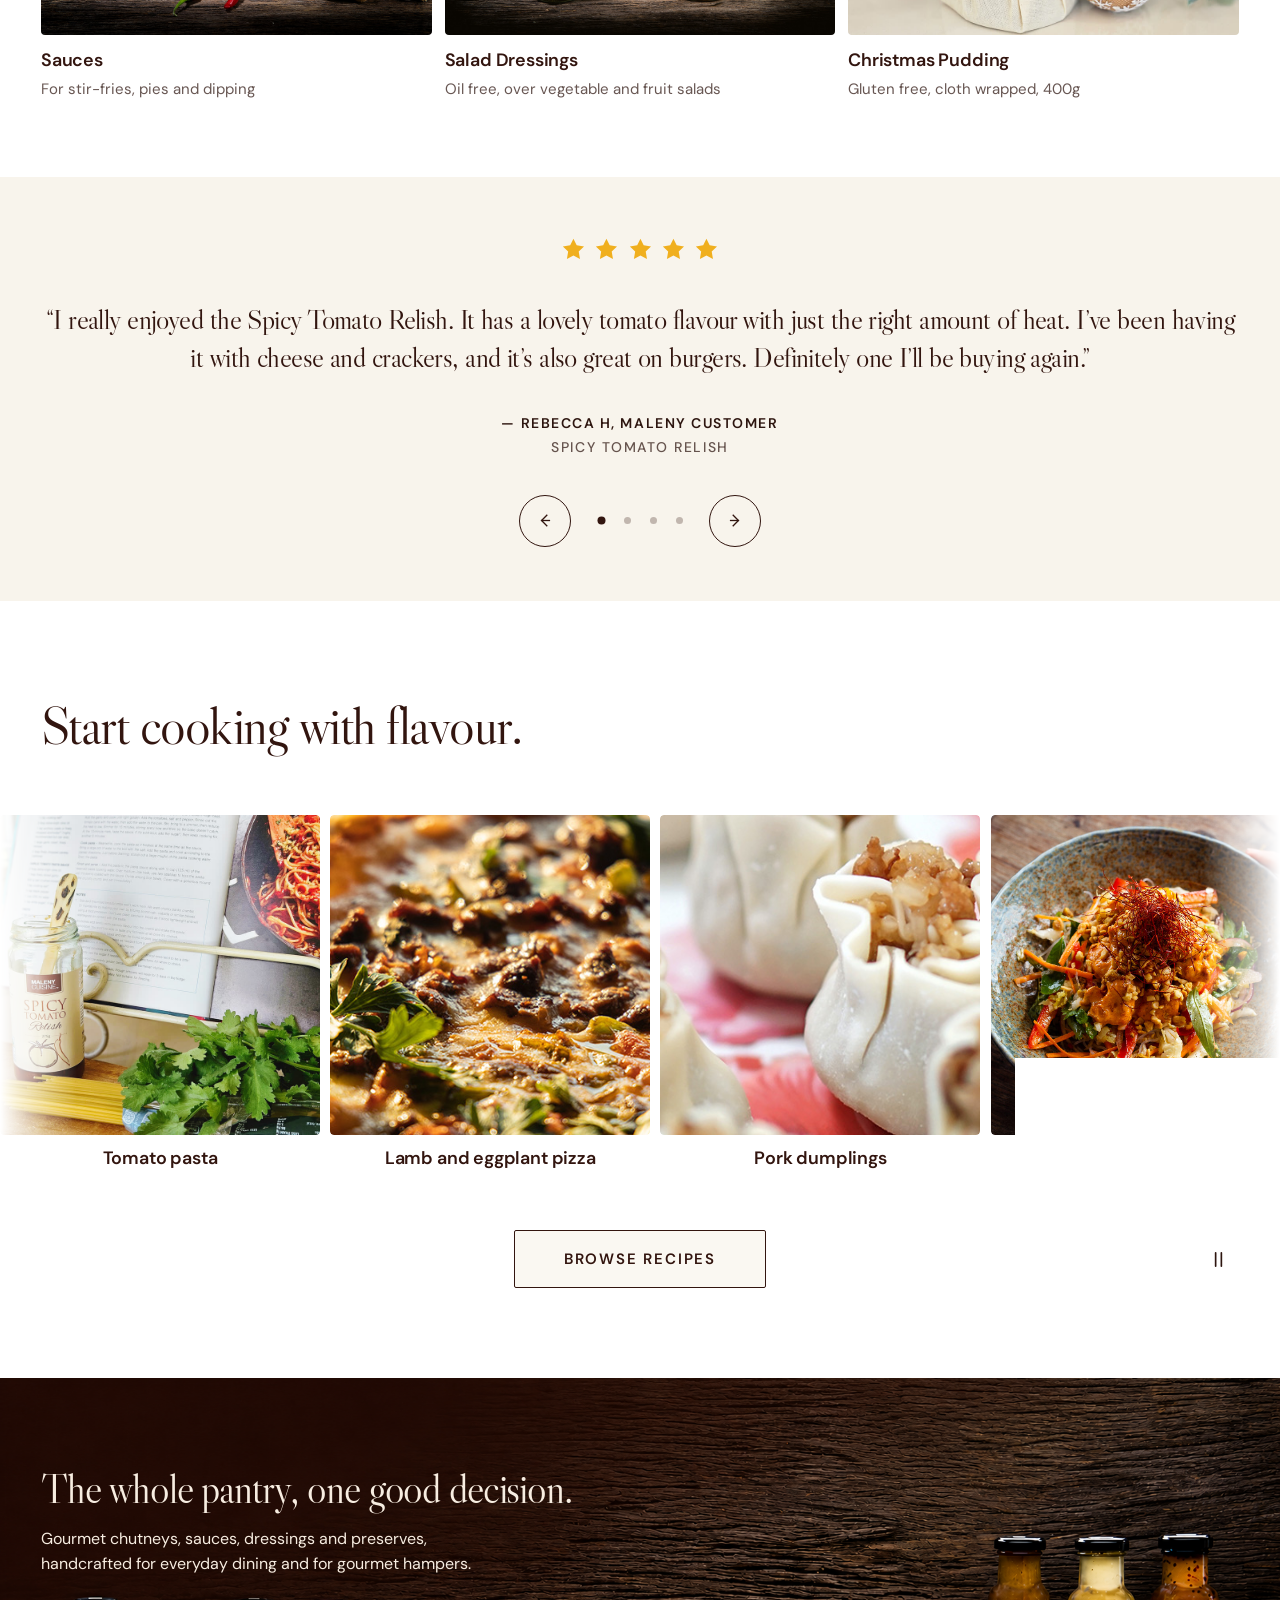
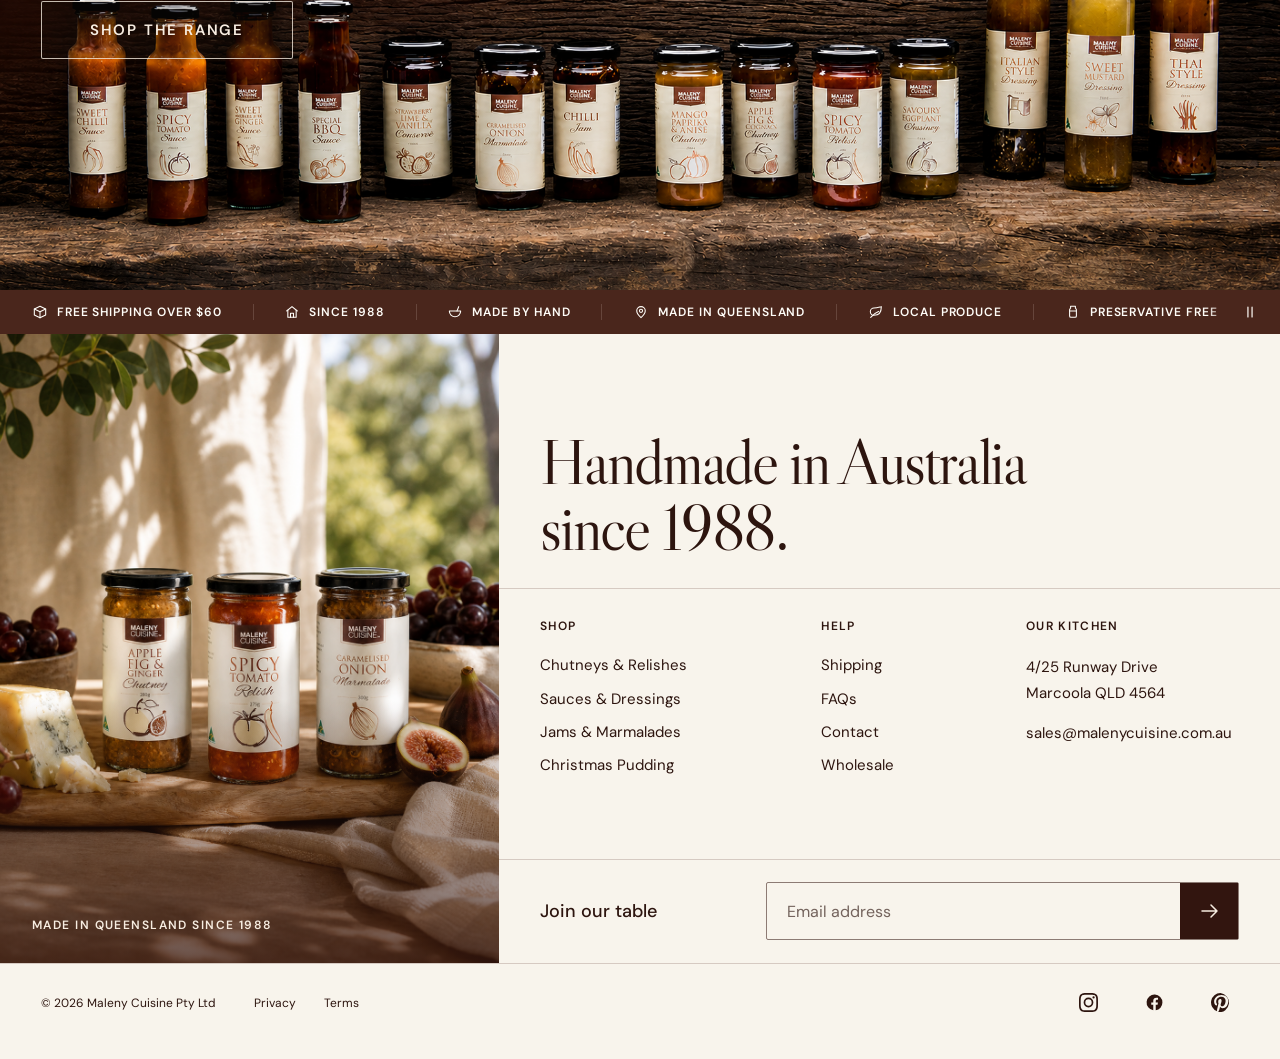
==== commit 988930e2: "Rework the home, product and archive pages Co-Authored-By: Claude Opus 5 <noreply@anthropic.com>" ====
--- a/index.html
+++ b/index.html
@@ -478,7 +478,11 @@
         <ul class="collection__rail" data-rail>
         <li class="collection__item" data-category="chutneys" data-bestseller>
           <article class="product-card product-card--rail" aria-labelledby="product-1-name">
-            <div class="product-card__media">
+            <a
+              class="product-card__media product-card__media-link"
+              href="product.html"
+              aria-label="View Apple Fig and Ginger Chutney"
+            >
               <span class="product-card__flag">Best seller</span>
               <img
                 class="product-card__image"
@@ -497,7 +501,7 @@
                 loading="lazy"
                 decoding="async"
               />
-            </div>
+            </a>
 
 
             <div class="product-card__content">
@@ -511,7 +515,7 @@
                 </p>
               </div>
 
-              <h3 class="product-card__title" id="product-1-name">Apple Fig and Ginger Chutney</h3>
+              <h3 class="product-card__title" id="product-1-name"><a class="product-card__title-link" href="product.html">Apple Fig and Ginger Chutney</a></h3>
               <p class="product-card__description">With cheese, curries or cold meats</p>
 
               <div class="purchase-row">
@@ -546,7 +550,11 @@
 
         <li class="collection__item" data-category="chutneys" data-bestseller>
           <article class="product-card product-card--rail" aria-labelledby="product-2-name">
-            <div class="product-card__media">
+            <a
+              class="product-card__media product-card__media-link"
+              href="product.html"
+              aria-label="View Homestyle Tomato Chutney"
+            >
               <span class="product-card__flag">Best seller</span>
               <img
                 class="product-card__image"
@@ -565,7 +573,7 @@
                 loading="lazy"
                 decoding="async"
               />
-            </div>
+            </a>
 
             <div class="product-card__content">
               <div class="product-card__meta">
@@ -573,7 +581,7 @@
                 <p class="product-card__price">$10.50</p>
               </div>
 
-              <h3 class="product-card__title" id="product-2-name">Homestyle Tomato Chutney</h3>
+              <h3 class="product-card__title" id="product-2-name"><a class="product-card__title-link" href="product.html">Homestyle Tomato Chutney</a></h3>
               <p class="product-card__description">For all-day breakfasts, sausages and burgers</p>
 
               <div class="purchase-row">
@@ -668,7 +676,11 @@
 
         <li class="collection__item" data-category="chutneys" data-bestseller>
           <article class="product-card product-card--rail" aria-labelledby="product-4-name">
-            <div class="product-card__media">
+            <a
+              class="product-card__media product-card__media-link"
+              href="product.html"
+              aria-label="View Mediterranean Eggplant Relish"
+            >
               <span class="product-card__flag">Best seller</span>
               <img
                 class="product-card__image"
@@ -687,7 +699,7 @@
                 loading="lazy"
                 decoding="async"
               />
-            </div>
+            </a>
 
             <div class="product-card__content">
               <div class="product-card__meta">
@@ -696,7 +708,7 @@
               </div>
 
 
-              <h3 class="product-card__title" id="product-4-name">Mediterranean Eggplant Relish</h3>
+              <h3 class="product-card__title" id="product-4-name"><a class="product-card__title-link" href="product.html">Mediterranean Eggplant Relish</a></h3>
 
               <p class="product-card__description">For lamb, cheese and antipasto platters</p>
 
@@ -731,7 +743,11 @@
 
         <li class="collection__item" data-category="chutneys">
           <article class="product-card product-card--rail" aria-labelledby="product-5-name">
-            <div class="product-card__media">
+            <a
+              class="product-card__media product-card__media-link"
+              href="product.html"
+              aria-label="View Tropical Mango and Apple Chutney"
+            >
               <img
                 class="product-card__image"
                 src="assets/images/Tropical-Mango-and-Apple-Chutney.png"
@@ -749,7 +765,7 @@
                 loading="lazy"
                 decoding="async"
               />
-            </div>
+            </a>
 
             <div class="product-card__content">
               <div class="product-card__meta">
@@ -757,7 +773,7 @@
                 <p class="product-card__price">$10.50</p>
               </div>
 
-              <h3 class="product-card__title" id="product-5-name">Tropical Mango and Apple Chutney</h3>
+              <h3 class="product-card__title" id="product-5-name"><a class="product-card__title-link" href="product.html">Tropical Mango and Apple Chutney</a></h3>
               <p class="product-card__description">For chicken and summer salads</p>
 
               <div class="purchase-row">
@@ -791,7 +807,11 @@
 
         <li class="collection__item" data-category="sauces" data-bestseller>
           <article class="product-card product-card--rail" aria-labelledby="product-6-name">
-            <div class="product-card__media">
+            <a
+              class="product-card__media product-card__media-link"
+              href="product.html"
+              aria-label="View Sweet Chilli Sauce"
+            >
               <span class="product-card__flag">Best seller</span>
               <img
                 class="product-card__image"
@@ -810,7 +830,7 @@
                 loading="lazy"
                 decoding="async"
               />
-            </div>
+            </a>
 
             <div class="product-card__content">
               <div class="product-card__meta">
@@ -818,7 +838,7 @@
                 <p class="product-card__price">$9.98</p>
               </div>
 
-              <h3 class="product-card__title" id="product-6-name">Sweet Chilli Sauce</h3>
+              <h3 class="product-card__title" id="product-6-name"><a class="product-card__title-link" href="product.html">Sweet Chilli Sauce</a></h3>
               <p class="product-card__description">For stir-fries, fish and dipping</p>
 
               <div class="purchase-row">
@@ -852,7 +872,11 @@
 
         <li class="collection__item" data-category="sauces">
           <article class="product-card product-card--rail" aria-labelledby="product-7-name">
-            <div class="product-card__media">
+            <a
+              class="product-card__media product-card__media-link"
+              href="product.html"
+              aria-label="View Sweet Chilli and Ginger Sauce"
+            >
               <img
                 class="product-card__image"
                 src="assets/images/Sweet-Chilli-Ginger-Sauce.jpg"
@@ -870,7 +894,7 @@
                 loading="lazy"
                 decoding="async"
               />
-            </div>
+            </a>
 
             <div class="product-card__content">
               <div class="product-card__meta">
@@ -878,7 +902,7 @@
                 <p class="product-card__price">$9.98</p>
               </div>
 
-              <h3 class="product-card__title" id="product-7-name">Sweet Chilli and Ginger Sauce</h3>
+              <h3 class="product-card__title" id="product-7-name"><a class="product-card__title-link" href="product.html">Sweet Chilli and Ginger Sauce</a></h3>
               <p class="product-card__description">Buderim ginger through our sweet chilli</p>
 
               <div class="purchase-row">
@@ -912,7 +936,11 @@
 
         <li class="collection__item" data-category="sauces">
           <article class="product-card product-card--rail" aria-labelledby="product-8-name">
-            <div class="product-card__media">
+            <a
+              class="product-card__media product-card__media-link"
+              href="product.html"
+              aria-label="View Spicy Tomato Sauce"
+            >
               <img
                 class="product-card__image"
                 src="assets/images/Spicy-Tomato-Sauce.jpg"
@@ -930,7 +958,7 @@
                 loading="lazy"
                 decoding="async"
               />
-            </div>
+            </a>
 
             <div class="product-card__content">
               <div class="product-card__meta">
@@ -938,7 +966,7 @@
                 <p class="product-card__price">$9.98</p>
               </div>
 
-              <h3 class="product-card__title" id="product-8-name">Spicy Tomato Sauce</h3>
+              <h3 class="product-card__title" id="product-8-name"><a class="product-card__title-link" href="product.html">Spicy Tomato Sauce</a></h3>
               <p class="product-card__description">For meats, pies and pasta</p>
 
               <div class="purchase-row">
@@ -972,7 +1000,11 @@
 
         <li class="collection__item" data-category="sauces">
           <article class="product-card product-card--rail" aria-labelledby="product-9-name">
-            <div class="product-card__media">
+            <a
+              class="product-card__media product-card__media-link"
+              href="product.html"
+              aria-label="View Special BBQ Sauce"
+            >
               <img
                 class="product-card__image"
                 src="assets/images/Special-BBQ-Sauce.jpg"
@@ -990,7 +1022,7 @@
                 loading="lazy"
                 decoding="async"
               />
-            </div>
+            </a>
 
             <div class="product-card__content">
               <div class="product-card__meta">
@@ -998,7 +1030,7 @@
                 <p class="product-card__price">$9.98</p>
               </div>
 
-              <h3 class="product-card__title" id="product-9-name">Special BBQ Sauce</h3>
+              <h3 class="product-card__title" id="product-9-name"><a class="product-card__title-link" href="product.html">Special BBQ Sauce</a></h3>
               <p class="product-card__description">
                 For meat, poultry and vegetables, or as a marinade or dip<span
                   class="product-card__note"
@@ -1036,7 +1068,11 @@
 
         <li class="collection__item" data-category="jams" data-bestseller>
           <article class="product-card product-card--rail" aria-labelledby="product-10-name">
-            <div class="product-card__media">
+            <a
+              class="product-card__media product-card__media-link"
+              href="product.html"
+              aria-label="View Caramelised Onion Marmalade"
+            >
               <span class="product-card__flag">Best seller</span>
               <img
                 class="product-card__image"
@@ -1055,7 +1091,7 @@
                 loading="lazy"
                 decoding="async"
               />
-            </div>
+            </a>
 
             <div class="product-card__content">
               <div class="product-card__meta">
@@ -1063,7 +1099,7 @@
                 <p class="product-card__price">$10.50</p>
               </div>
 
-              <h3 class="product-card__title" id="product-10-name">Caramelised Onion Marmalade</h3>
+              <h3 class="product-card__title" id="product-10-name"><a class="product-card__title-link" href="product.html">Caramelised Onion Marmalade</a></h3>
               <p class="product-card__description">For burgers, steak and blue cheese</p>
 
               <div class="purchase-row">
@@ -1097,7 +1133,11 @@
 
         <li class="collection__item" data-category="jams">
           <article class="product-card product-card--rail" aria-labelledby="product-11-name">
-            <div class="product-card__media">
+            <a
+              class="product-card__media product-card__media-link"
+              href="product.html"
+              aria-label="View Chilli Jam"
+            >
               <img
                 class="product-card__image"
                 src="assets/images/Chilli-Jam.jpg"
@@ -1115,7 +1155,7 @@
                 loading="lazy"
                 decoding="async"
               />
-            </div>
+            </a>
 
             <div class="product-card__content">
               <div class="product-card__meta">
@@ -1123,7 +1163,7 @@
                 <p class="product-card__price">$10.50</p>
               </div>
 
-              <h3 class="product-card__title" id="product-11-name">Chilli Jam</h3>
+              <h3 class="product-card__title" id="product-11-name"><a class="product-card__title-link" href="product.html">Chilli Jam</a></h3>
               <p class="product-card__description">For stir-fries, seafood and soft cheese</p>
 
               <div class="purchase-row">
@@ -1157,7 +1197,11 @@
 
         <li class="collection__item" data-category="jams">
           <article class="product-card product-card--rail" aria-labelledby="product-12-name">
-            <div class="product-card__media">
+            <a
+              class="product-card__media product-card__media-link"
+              href="product.html"
+              aria-label="View Strawberry Lime and Whiskey Conserve"
+            >
               <img
                 class="product-card__image"
                 src="assets/images/Strawberry-Lime-And-Whisky-Conserve.jpg"
@@ -1175,7 +1219,7 @@
                 loading="lazy"
                 decoding="async"
               />
-            </div>
+            </a>
 
             <div class="product-card__content">
               <div class="product-card__meta">
@@ -1183,7 +1227,7 @@
                 <p class="product-card__price">$10.98</p>
               </div>
 
-              <h3 class="product-card__title product-card__title--long" id="product-12-name">Strawberry Lime and Whiskey Conserve</h3>
+              <h3 class="product-card__title product-card__title--long" id="product-12-name"><a class="product-card__title-link" href="product.html">Strawberry Lime and Whiskey Conserve</a></h3>
               <p class="product-card__description">Strawberries, lime and a measure of whiskey</p>
 
               <div class="purchase-row">
@@ -1217,7 +1261,11 @@
 
         <li class="collection__item" data-category="dressings">
           <article class="product-card product-card--rail" aria-labelledby="product-13-name">
-            <div class="product-card__media">
+            <a
+              class="product-card__media product-card__media-link"
+              href="product.html"
+              aria-label="View Italian Style Dressing"
+            >
               <img
                 class="product-card__image"
                 src="assets/images/Italian-Style-Salad-Dressing.jpg"
@@ -1235,7 +1283,7 @@
                 loading="lazy"
                 decoding="async"
               />
-            </div>
+            </a>
 
             <div class="product-card__content">
               <div class="product-card__meta">
@@ -1243,7 +1291,7 @@
                 <p class="product-card__price">$9.35</p>
               </div>
 
-              <h3 class="product-card__title" id="product-13-name">Italian Style Dressing</h3>
+              <h3 class="product-card__title" id="product-13-name"><a class="product-card__title-link" href="product.html">Italian Style Dressing</a></h3>
               <p class="product-card__description">Oil free. Over vegetable or fruit salads</p>
 
               <div class="purchase-row">
@@ -1277,7 +1325,11 @@
 
         <li class="collection__item" data-category="dressings">
           <article class="product-card product-card--rail" aria-labelledby="product-14-name">
-            <div class="product-card__media">
+            <a
+              class="product-card__media product-card__media-link"
+              href="product.html"
+              aria-label="View Sweet Mustard Dressing"
+            >
               <img
                 class="product-card__image"
                 src="assets/images/Sweet-Mustard-Salad-Dressing.jpg"
@@ -1295,7 +1347,7 @@
                 loading="lazy"
                 decoding="async"
               />
-            </div>
+            </a>
 
             <div class="product-card__content">
               <div class="product-card__meta">
@@ -1303,7 +1355,7 @@
                 <p class="product-card__price">$9.35</p>
               </div>
 
-              <h3 class="product-card__title" id="product-14-name">Sweet Mustard Dressing</h3>
+              <h3 class="product-card__title" id="product-14-name"><a class="product-card__title-link" href="product.html">Sweet Mustard Dressing</a></h3>
               <p class="product-card__description">Oil free. Over vegetable or fruit salads</p>
 
               <div class="purchase-row">
@@ -1337,7 +1389,11 @@
 
         <li class="collection__item" data-category="dressings">
           <article class="product-card product-card--rail" aria-labelledby="product-15-name">
-            <div class="product-card__media">
+            <a
+              class="product-card__media product-card__media-link"
+              href="product.html"
+              aria-label="View Thai Style Salad Dressing"
+            >
               <img
                 class="product-card__image"
                 src="assets/images/Thai-Style-Salad-Dressing.jpg"
@@ -1355,7 +1411,7 @@
                 loading="lazy"
                 decoding="async"
               />
-            </div>
+            </a>
 
             <div class="product-card__content">
               <div class="product-card__meta">
@@ -1363,7 +1419,7 @@
                 <p class="product-card__price">$9.35</p>
               </div>
 
-              <h3 class="product-card__title" id="product-15-name">Thai Style Salad Dressing</h3>
+              <h3 class="product-card__title" id="product-15-name"><a class="product-card__title-link" href="product.html">Thai Style Salad Dressing</a></h3>
               <p class="product-card__description">Oil free. With chicken, avocado and mango</p>
 
               <div class="purchase-row">
@@ -1397,7 +1453,11 @@
 
         <li class="collection__item" data-category="puddings">
           <article class="product-card product-card--rail" aria-labelledby="product-16-name">
-            <div class="product-card__media product-card__media--photo">
+            <a
+              class="product-card__media product-card__media--photo product-card__media-link"
+              href="product.html"
+              aria-label="View Gluten Free Christmas Pudding"
+            >
               <img
                 class="product-card__image"
                 src="assets/images/Pudding.png"
@@ -1415,7 +1475,7 @@
                 loading="lazy"
                 decoding="async"
               />
-            </div>
+            </a>
 
             <div class="product-card__content">
               <div class="product-card__meta">
@@ -1423,7 +1483,7 @@
                 <p class="product-card__price">$18.00</p>
               </div>
 
-              <h3 class="product-card__title" id="product-16-name">Gluten Free Christmas Pudding</h3>
+              <h3 class="product-card__title" id="product-16-name"><a class="product-card__title-link" href="product.html">Gluten Free Christmas Pudding</a></h3>
               <p class="product-card__description">
                 Traditional fruit pudding, cloth wrapped, 400g<span
                   class="product-card__note"
--- a/styles.css
+++ b/styles.css
@@ -64,6 +64,7 @@
   --type-body: 16px;
   --type-product-title: clamp(46px, 4.3vw, 68px); /* single-product h1: below the home hero, above a band heading */
   --type-product-price: clamp(28px, 2.1vw, 34px); /* one quiet commerce figure under the product name */
+  --type-panel-statement: clamp(22px, 1.7vw, 27px); /* a display line inside a narrow panel, where --type-statement would overrun the column */
 
   /* Uppercase tracking ladder — the smaller the type, the wider the track. */
   --track-15: 0.12em;
@@ -80,6 +81,7 @@
   --shadow-lift: 0 16px 26px -20px rgba(45, 21, 15, 0.6); /* hover on a card or tile */
   --shadow-panel: 0 24px 40px -28px rgba(45, 21, 15, 0.45); /* a panel over the page */
   --shadow-hero-text: 0 2px 24px rgba(0, 0, 0, 0.45); /* legibility over photography */
+  --shadow-dock: 0 -12px 28px -22px rgba(45, 21, 15, 0.55); /* a bar the page scrolls underneath; the only shadow that casts upward */
   --lift: -3px; /* how far an interactive card rises */
   --lift-button: -2px; /* how far a button rises */
 
@@ -111,8 +113,14 @@
   --z-mega: 6;
   --z-search: 5;
   --z-drawer: 4;
+  --z-dock: 3; /* the phone purchase dock: above the page, below every overlay that covers it */
 
   color-scheme: light;
+
+  /* Only has an effect where a transition actually targets an intrinsic keyword.
+     The single place that does today is the product facts accordion, which needs
+     `height: auto` to be interpolable; everything else is unaffected. */
+  interpolate-size: allow-keywords;
 }
 
 * {
@@ -3318,6 +3326,12 @@
 
 /* ===========================================================================
    Single product - "Serve First"
+
+   The whole page is now one band: the real jar on a lit ground at the left, and
+   at the right a single Paper ledger that carries the argument, the purchase
+   controls and every fact about the jar. There is no second band, because the
+   facts no longer live further down the page — they live one click away from
+   the price, which is where a shopper asks for them.
    =========================================================================== */
 
 .product-page main {
@@ -3327,8 +3341,11 @@
 .product-stage {
   min-height: var(--product-stage-height);
   display: grid;
-  grid-template-columns: minmax(0, 3fr) minmax(500px, 2fr);
-  background: var(--ivory);
+  /* The ledger track is generous on purpose: quantity, Add to cart and Buy now
+     share one line, and that line needs ~480px before either label would wrap. */
+  grid-template-columns: minmax(0, 1.15fr) minmax(540px, 1fr);
+  align-items: stretch;
+  background: var(--paper);
   border-bottom: 1px solid var(--hairline);
 }
 
@@ -3343,42 +3360,125 @@
   outline-offset: -5px;
 }
 
+/* --- The plinth ----------------------------------------------------------- */
+
+/* One flat Paper ground across both columns; the packshot was shot on white, so
+   white is the only ground that leaves no seam around the cut-out. All the depth
+   in this frame is the drawn horizon and the contact shadow under the glass.
+   `overflow: hidden` keeps the horizon, drawn wider than the jar, in the column. */
 .product-stage__media {
   position: relative;
   min-width: 0;
   min-height: var(--product-stage-height);
+  padding: clamp(44px, 5.5vw, 84px) clamp(28px, 5vw, 76px);
+  display: grid;
+  place-items: center;
   overflow: hidden;
-  background: var(--cream);
-}
-
-.product-stage__image {
-  width: 100%;
-  height: 100%;
+  background: var(--paper);
+}
+
+.product-plinth {
+  margin: 0;
   display: block;
-  object-fit: cover;
-  object-position: center;
-  transition: transform var(--dur-image) ease;
-}
-
-@media (hover: hover) {
-  .product-stage__media:hover .product-stage__image {
-    transform: scale(1.018);
-  }
-}
-
+}
+
+/* The cut-out has transparent air around the jar, so every offset below is a
+   percentage of the frame rather than a guess: the glass base sits at 92.5% of
+   the frame height, and the jar spans 31%-68% of its width. The horizon and the
+   contact shadow are keyed to those numbers. Re-cut the PNG and they move. */
+.product-plinth__stand {
+  position: relative;
+  display: block;
+}
+
+.product-plinth__stand::before {
+  content: "";
+  position: absolute;
+  right: -150%;
+  bottom: 7.1%;
+  left: -150%;
+  height: 1px;
+  background: linear-gradient(
+    90deg,
+    rgba(74, 38, 28, 0) 0%,
+    var(--hairline) 16%,
+    var(--hairline) 84%,
+    rgba(74, 38, 28, 0) 100%
+  );
+}
+
+.product-plinth__stand::after {
+  content: "";
+  position: absolute;
+  bottom: 4.9%;
+  left: 25%;
+  width: 49%;
+  height: 4.4%;
+  background: radial-gradient(
+    50% 50% at 50% 50%,
+    rgba(45, 21, 15, 0.3) 0%,
+    rgba(45, 21, 15, 0.14) 40%,
+    rgba(45, 21, 15, 0.04) 70%,
+    rgba(45, 21, 15, 0) 100%
+  );
+}
+
+.product-plinth__jar {
+  position: relative;
+  z-index: 1;
+  width: auto;
+  height: clamp(390px, calc(var(--product-stage-height) - 110px), 610px);
+  max-width: 100%;
+  display: block;
+}
+
+/* The one authored moment on this page: the jar lands. Its contact shadow
+   tightens as it arrives, which is the only reason the movement reads as weight
+   rather than as a slide. Both halves share one curve and one duration. */
+@media (prefers-reduced-motion: no-preference) {
+  .product-plinth__jar {
+    animation: jar-land var(--dur-reveal) cubic-bezier(0.16, 1, 0.3, 1) both;
+  }
+
+  .product-plinth__stand::after {
+    animation: jar-land-shadow var(--dur-reveal) cubic-bezier(0.16, 1, 0.3, 1) both;
+  }
+}
+
+@keyframes jar-land {
+  from {
+    opacity: 0;
+    transform: translateY(18px);
+  }
+}
+
+@keyframes jar-land-shadow {
+  from {
+    opacity: 0;
+    transform: scaleX(1.14);
+  }
+}
+
+/* --- The purchase ledger -------------------------------------------------- */
+
+/* The ledger is the container the purchase row measures against. It has to be
+   this element and not the row itself: the row's own width depends on the rules
+   the query would change, and a container that queries its own layout settles
+   inconsistently. The ledger's width comes from the stage grid, so it is stable. */
 .product-stage__purchase {
+  container-type: inline-size;
   min-width: 0;
-  padding: clamp(34px, 4vh, 50px) var(--product-panel-inline);
+  padding: clamp(34px, 4vh, 50px) var(--product-panel-inline) clamp(44px, 5vh, 64px);
   display: flex;
   flex-direction: column;
   justify-content: center;
   color: var(--ink);
-  background: var(--ivory);
+  background: var(--paper);
   border-left: 1px solid var(--hairline);
 }
 
 .product-breadcrumb {
-  margin-bottom: clamp(30px, 4vh, 44px);
+  margin-bottom: clamp(26px, 3.4vh, 40px);
 }
 
 .product-breadcrumb a {
@@ -3443,7 +3543,7 @@
 }
 
 .product-stage__price {
-  margin: 28px 0 22px;
+  margin: 24px 0 20px;
   font-size: var(--type-product-price);
   font-weight: 400;
   line-height: 1;
@@ -3453,7 +3553,7 @@
 .product-stage__summary {
   max-width: 50ch;
   margin: 0;
-  padding: 24px 0;
+  padding: 22px 0;
   font-size: var(--type-lede);
   line-height: 1.65;
   border-top: 1px solid var(--hairline-strong);
@@ -3462,13 +3562,15 @@
 
 .product-claims {
   margin: 0;
-  padding: 24px 0;
+  padding: 22px 0;
   display: flex;
   align-items: center;
   list-style: none;
   border-bottom: 1px solid var(--hairline-strong);
 }
 
+/* Regulated text. Full-strength ink on solid Paper, in the open, never behind a
+   disclosure and never clipped. */
 .product-claims li {
   padding: 0 clamp(14px, 1.7vw, 24px);
   color: var(--ink);
@@ -3489,7 +3591,7 @@
 }
 
 .product-stage__buy {
-  padding-top: 24px;
+  padding-top: 22px;
 }
 
 .product-stage__label {
@@ -3501,243 +3603,258 @@
   text-transform: uppercase;
 }
 
+/* Quantity, Add to cart and Buy now on one line: the whole decision is a single
+   gesture left to right. The stepper takes a fixed track and the two buttons
+   split the rest evenly, so they stay the same width as the label lengths differ.
+   The row only holds three abreast while both buttons clear their uppercase
+   labels; the container queries below break it before either one wraps. */
 .product-stage__controls {
   display: grid;
-  gap: 24px;
+  grid-template-columns: 124px minmax(0, 1fr) minmax(0, 1fr);
+  align-items: stretch;
+  gap: 10px;
 }
 
 .product-stage__controls .quantity-control {
-  width: 188px;
-  min-height: 54px;
+  width: 100%;
+  min-height: 64px;
 }
 
 .product-stage__controls .quantity-control__button,
 .product-stage__controls .quantity-control__value {
-  min-height: 52px;
+  min-height: 62px;
   font-size: 16px;
   font-weight: 400;
 }
 
 .product-stage__add {
   width: 100%;
-  min-height: 66px;
-  font-size: 15px;
-  letter-spacing: var(--track-15);
-}
-
-.product-portals {
-  min-height: 220px;
-  padding: clamp(44px, 5vw, 70px) var(--gutter);
-  display: grid;
-  grid-template-columns: minmax(0, 1fr) minmax(420px, 1fr);
-  align-items: stretch;
-  color: var(--lamplight);
-  background: var(--chocolate-deep);
-}
-
-.product-portals__statement {
-  padding-right: clamp(44px, 6vw, 92px);
-  display: flex;
-  align-items: center;
-}
-
-.product-portals h2 {
-  max-width: 14ch;
-  margin: 0;
-  font-family: var(--font-display);
-  font-size: var(--type-section);
-  font-weight: 400;
-  line-height: 1.08;
-  letter-spacing: -0.03em;
-}
-
-.product-portals__links {
-  padding-left: clamp(44px, 6vw, 92px);
-  display: grid;
-  align-content: center;
-  border-left: 1px solid var(--rule-on-dark);
-}
-
-.product-portals__links a {
-  min-height: 62px;
+  min-height: 64px;
+  font-size: 13px;
+  letter-spacing: var(--track-14);
+}
+
+/* The site-wide button inverts to Ivory, which on a Paper ledger is almost no
+   change at all. On this page it inverts to Paper so the border does the work
+   and hover reads as a clean flip rather than a faint tint. */
+.product-stage__add:hover,
+.product-stage__add.is-added {
+  background: var(--paper);
+}
+
+/* Two actions, one weight apart. Add to cart is the filled site-wide control;
+   Buy now is the same size in outline, so a shopper who wants to leave now can
+   see the door without the two buttons competing to be primary.
+   Scoped through .product-stage__buy because .outline-button is declared later in
+   this file — the extra class is what wins the cascade, not !important. */
+.product-stage__buy .product-stage__buynow {
+  width: 100%;
+  min-height: 64px;
+  padding: 0 14px;
+  justify-content: center;
+  color: var(--ink);
+  background: transparent;
+}
+
+.product-stage__buy .product-stage__buynow span {
+  font-size: 13px;
+  letter-spacing: var(--track-14);
+  transform: none;
+}
+
+/* The three controls sit on one line; a lift on one of them would break the
+   line they share. Depress on press instead, like every other control here. */
+.product-stage__buy .product-stage__buynow:hover,
+.product-stage__buy .product-stage__buynow:focus-visible {
+  transform: none;
+}
+
+.product-stage__buy .product-stage__buynow:active {
+  transform: translateY(1px);
+}
+
+.product-stage__buy .product-stage__buynow:focus-visible {
+  outline: 3px solid var(--ink);
+  outline-offset: 3px;
+}
+
+/* Below ~488px of row there is no honest way to fit "ADD TO CART" and "BUY NOW"
+   beside a stepper, so the stepper takes its own line and the two buttons split
+   the next one; below ~356px the buttons stack too. These query the ledger, and a
+   size container is measured on its CONTENT box — so the numbers here are the row
+   width, already net of the ledger's inline padding, not the ledger's own width. */
+@container (max-width: 488px) {
+  .product-stage__controls {
+    grid-template-columns: minmax(0, 1fr) minmax(0, 1fr);
+    gap: 12px;
+  }
+
+  .product-stage__controls .quantity-control {
+    grid-column: 1 / -1;
+    width: 188px;
+  }
+}
+
+@container (max-width: 356px) {
+  .product-stage__controls {
+    grid-template-columns: minmax(0, 1fr);
+  }
+
+  .product-stage__controls .quantity-control {
+    width: 100%;
+  }
+}
+
+/* --- The facts accordion -------------------------------------------------- */
+
+.product-facts {
+  margin-top: clamp(28px, 3.6vh, 42px);
+  border-top: 1px solid var(--hairline-strong);
+}
+
+.product-fact {
+  border-bottom: 1px solid var(--hairline-strong);
+}
+
+.product-fact summary {
+  padding: 19px 0;
   display: flex;
   align-items: center;
   justify-content: space-between;
-  gap: 24px;
-  color: inherit;
-  font-size: 14px;
+  gap: 20px;
+  color: var(--ink);
+  cursor: pointer;
+  font-size: 13px;
   font-weight: 600;
   letter-spacing: var(--track-14);
-  text-decoration: none;
   text-transform: uppercase;
-  border-bottom: 1px solid var(--rule-on-dark);
-}
-
-.product-portals__links svg,
-.product-ingredients__back svg {
-  width: 28px;
-  height: 28px;
+  list-style: none;
+}
+
+.product-fact summary::-webkit-details-marker {
+  display: none;
+}
+
+.product-fact summary:focus-visible {
+  outline: 2px solid var(--chocolate-deep);
+  outline-offset: 4px;
+}
+
+.product-fact__mark {
+  flex: none;
+  width: 24px;
+  height: 24px;
+}
+
+.product-fact__mark svg {
+  width: 24px;
+  height: 24px;
+  display: block;
   fill: none;
   stroke: currentColor;
   stroke-linecap: square;
-  stroke-linejoin: miter;
-  stroke-width: 1.35;
+  stroke-width: 1.5;
+}
+
+/* Plus becomes minus: the upright stroke collapses about its own centre, so the
+   two states are one drawing rather than two icons. */
+.product-fact__mark-bar {
+  transform-box: fill-box;
+  transform-origin: center;
   transition: transform var(--dur) ease;
 }
 
-.product-portals__links a:hover svg,
-.product-portals__links a:focus-visible svg,
-.product-ingredients__back:hover svg,
-.product-ingredients__back:focus-visible svg {
-  transform: translateX(5px);
-}
-
-.product-portals__links a:focus-visible {
-  outline: 2px solid var(--lamplight);
-  outline-offset: 5px;
-}
-
-.product-serving {
-  padding: var(--section-y) var(--gutter) var(--section-y-end);
-  display: grid;
-  grid-template-columns: minmax(320px, 0.82fr) minmax(0, 1.18fr);
-  align-items: center;
-  gap: clamp(56px, 8vw, 132px);
-  background: var(--paper);
-}
-
-.product-serving__copy h2,
-.product-ingredients__title h2 {
-  max-width: 11ch;
-  margin: 0;
-  font-family: var(--font-display);
-  font-size: var(--type-section);
-  font-weight: 400;
-  line-height: 1.06;
-  letter-spacing: -0.028em;
-  text-wrap: balance;
-}
-
-.product-serving__copy > p {
+.product-fact[open] .product-fact__mark-bar {
+  transform: scaleY(0);
+}
+
+@media (hover: hover) {
+  .product-fact summary:hover .product-fact__mark {
+    color: var(--chocolate);
+  }
+}
+
+.product-fact__body {
+  padding-bottom: 26px;
+}
+
+.product-fact__body p {
   max-width: var(--measure-tight);
-  margin: 32px 0 0;
-  font-size: var(--type-lede);
-  line-height: 1.72;
-}
-
-.product-serving__list {
-  margin: 38px 0 0;
-  padding: 0;
-  list-style: none;
-  border-top: 1px solid var(--hairline);
-}
-
-.product-serving__list li {
-  padding: 16px 0;
-  font-size: 14px;
-  font-weight: 600;
-  letter-spacing: var(--track-14);
-  text-transform: uppercase;
-  border-bottom: 1px solid var(--hairline);
-}
-
-.product-serving__figure {
-  margin: 0;
-}
-
-.product-serving__figure img {
-  width: 100%;
-  aspect-ratio: 4 / 3;
-  display: block;
-  object-fit: cover;
-  border-radius: var(--radius-md);
-}
-
-.product-serving__figure figcaption {
-  margin-top: 14px;
-  font-size: 12px;
-  font-weight: 600;
-  letter-spacing: var(--track-12);
-  text-transform: uppercase;
-}
-
-.product-ingredients {
-  padding: var(--section-y) var(--gutter) var(--section-y-end);
-  display: grid;
-  grid-template-columns: minmax(300px, 0.76fr) minmax(0, 1.24fr);
-  gap: clamp(56px, 9vw, 148px);
-  color: var(--ink);
-  background: var(--cream);
-}
-
-.product-ingredients__title p {
-  max-width: 42ch;
-  margin: 28px 0 0;
-  font-size: var(--type-body);
-  line-height: 1.7;
-}
-
-.product-ingredients__facts {
-  display: grid;
-  align-content: start;
-}
-
-.product-ingredients__block {
-  padding-bottom: 34px;
-  border-bottom: 1px solid var(--hairline-strong);
-}
-
-.product-ingredients__block h3 {
-  margin: 0 0 18px;
-  font-size: 15px;
-  font-weight: 600;
-  letter-spacing: var(--track-15);
-  text-transform: uppercase;
-}
-
-.product-ingredients__block p {
-  max-width: var(--measure);
   margin: 0;
   color: var(--ink);
-  font-size: var(--type-lede);
+  font-size: var(--type-body);
   line-height: 1.72;
 }
 
-.product-ingredients__claims {
-  margin: 0 0 36px;
-}
-
-.product-ingredients__claims div {
-  padding: 18px 0;
+/* The second and last use of the display face on this screen; the h1 is the
+   first. It keeps the brand's voice inside a panel that is otherwise all facts. */
+.product-fact__body .product-fact__lead {
+  margin-bottom: 12px;
+  font-family: var(--font-display);
+  font-size: var(--type-panel-statement);
+  line-height: 1.12;
+  letter-spacing: -0.026em;
+}
+
+.product-fact__body .product-fact__note {
+  margin-top: 16px;
+  color: var(--ink-muted);
+}
+
+.product-fact__rows {
+  margin: 18px 0 0;
+}
+
+.product-fact__rows div {
+  padding: 14px 0;
   display: grid;
-  grid-template-columns: minmax(112px, 0.32fr) minmax(0, 1fr);
-  gap: 24px;
-  border-bottom: 1px solid var(--hairline);
-}
-
-.product-ingredients__claims dt,
-.product-ingredients__claims dd {
+  grid-template-columns: minmax(108px, 0.3fr) minmax(0, 1fr);
+  gap: 20px;
+  border-top: 1px solid var(--hairline);
+}
+
+.product-fact__rows dt,
+.product-fact__rows dd {
   margin: 0;
   color: var(--ink);
   font-size: 15px;
   line-height: 1.6;
 }
 
-.product-ingredients__claims dt {
+.product-fact__rows dt {
   font-weight: 600;
 }
 
-.product-ingredients__back {
-  width: 100%;
-}
-
-.product-ingredients__back span {
-  font-size: 14px;
+/* The panels open and close on a real transition. `interpolate-size` on :root is
+   what lets `height: auto` be interpolated at all; without support the panel
+   simply snaps, which is the native behaviour.
+
+   Yes, this animates height, which is normally a defect. It is the exception on
+   purpose: a disclosure has to reveal content that changes the page's flow, so
+   there is no transform or clip-path version of this — the alternative trick,
+   animating grid-template-rows, costs exactly the same layout work with more
+   markup. What keeps it cheap is that it is user-triggered, runs once over
+   --dur-slow, only one panel can be open at a time, and `content-visibility`
+   transitioning discretely means a closed panel is not laid out at all. Do not
+   "fix" this into a snap. */
+@media (prefers-reduced-motion: no-preference) {
+  .product-fact::details-content {
+    height: 0;
+    overflow: hidden;
+    opacity: 0;
+    transition: height var(--dur-slow) ease, opacity var(--dur-slow) ease, content-visibility var(--dur-slow);
+    transition-behavior: allow-discrete;
+  }
+
+  .product-fact[open]::details-content {
+    height: auto;
+    opacity: 1;
+  }
 }
 
 @media (max-width: 1180px) {
   .product-stage {
-    grid-template-columns: minmax(0, 1.12fr) minmax(460px, 0.88fr);
+    grid-template-columns: minmax(0, 1fr) minmax(470px, 1fr);
   }
 
   .product-stage__purchase {
@@ -3760,138 +3877,405 @@
 
   .product-stage__media {
     min-height: 0;
-    aspect-ratio: 4 / 3;
+    padding: clamp(40px, 8vw, 68px) var(--gutter);
   }
 
   .product-stage__purchase {
-    min-height: 620px;
     border-top: 1px solid var(--hairline);
     border-left: 0;
   }
 
-  .product-portals {
-    grid-template-columns: 1fr;
-  }
-
-  .product-portals__statement {
-    padding-right: 0;
-    padding-bottom: 38px;
-  }
-
-  .product-portals__links {
-    padding-top: 16px;
-    padding-left: 0;
-    border-top: 1px solid var(--rule-on-dark);
-    border-left: 0;
-  }
-
-  .product-serving,
-  .product-ingredients {
-    grid-template-columns: 1fr;
-  }
-
-  .product-serving__figure {
-    grid-row: 1;
-  }
-
-  .product-serving__figure img {
-    aspect-ratio: 16 / 10;
-  }
-}
-
+  .product-plinth__jar {
+    height: clamp(340px, 52vw, 460px);
+  }
+}
+
+/* On a phone the whole decision has to land in the first screen: the jar, the
+   name, the price and the buy row, with nothing that matters left below the
+   fold. Every number in this block is vertical space bought back from the
+   desktop stage — the measured cost of the old stage was 974px to the bottom of
+   the buy row on a 390x844 phone, which put the primary action out of sight. */
 @media (max-width: 620px) {
   .product-stage__media {
-    aspect-ratio: 4 / 3;
-  }
-
-  .product-stage__image {
-    object-position: 48% center;
+    padding: 20px var(--gutter) 24px;
+  }
+
+  /* Still the largest single thing on the screen, and still standing on its own
+     horizon — just no longer eating the half of the viewport that the price and
+     the buy row need. */
+  .product-plinth__jar {
+    height: clamp(226px, 62vw, 290px);
   }
 
   .product-stage__purchase {
-    min-height: 0;
-    padding: 32px var(--gutter) 52px;
-  }
-
+    padding: 26px var(--gutter) 40px;
+  }
+
+  .product-breadcrumb {
+    margin-bottom: 16px;
+  }
+
+  /* The only way back to the category on a phone, so it gets a real target
+     rather than the height its text happens to occupy. */
+  .product-breadcrumb a {
+    padding-top: 8px;
+  }
+
+  .product-stage h1 {
+    font-size: clamp(38px, 10.6vw, 48px);
+  }
+
+  .product-stage__price {
+    margin: 22px 0 12px;
+  }
+
+  /* On a phone the purchase decision comes before the reading: quantity and the
+     two buttons sit directly under the price, then the sentence, then the
+     claims, then the facts. */
   .product-stage__buy {
     order: 1;
+    padding-top: 14px;
+  }
+
+  .product-stage__label {
+    margin-bottom: 10px;
+  }
+
+  /* The ledger's content box on a 390px phone is 334px, which trips the 356px
+     container query above and stacks all three controls into 262px. That is the
+     single most expensive block on the screen and it buys nothing: a 134px
+     stepper and "ADD TO CART" fit side by side with room to spare. This rule is
+     later in the file than the container queries, so it wins on order, not on
+     specificity — keep it below them. */
+  .product-stage__controls {
+    grid-template-columns: 134px minmax(0, 1fr);
+    gap: 10px;
+  }
+
+  .product-stage__controls .quantity-control {
+    grid-column: auto;
+    width: 100%;
+  }
+
+  /* Buy now takes the full width underneath. It is the second-choice action, so
+     it reads as the wider, quieter door rather than as half of a split. */
+  .product-stage__buy .product-stage__buynow {
+    grid-column: 1 / -1;
+    min-height: 56px;
   }
 
   .product-stage__summary {
     order: 2;
-    margin-top: 32px;
-  }
-
+    margin-top: 26px;
+    padding: 18px 0;
+    /* The buy row above already ends the purchase block; a rule here only added
+       a second edge to the same seam. */
+    border-top: 0;
+  }
+
+  /* Three claims on one line instead of three stacked rows. Equal thirds forced
+     "VEGAN-SUITABLE" onto a second line while its neighbours sat on one, so the
+     items size to their own text and share the slack instead. They wrap as a
+     group on a narrow phone rather than one item breaking mid-phrase.
+
+     Still regulated text: full-strength ink, solid Paper, in the open, nothing
+     clipped and nothing truncated — only the arrangement changed. The dividing
+     rules go because at this size they crowd the words more than they separate
+     them; the gap does that work. */
   .product-claims {
     order: 3;
-  }
-
-  .product-breadcrumb {
-    margin-bottom: 22px;
-  }
-
-  .product-stage h1 {
-    font-size: clamp(42px, 12.5vw, 56px);
-  }
-
-  .product-stage__price {
-    margin: 18px 0 14px;
-  }
-
-  .product-stage__buy {
-    padding-top: 18px;
-  }
-
-  .product-claims {
-    padding: 12px 0 0;
-    display: grid;
+    padding: 16px 0 0;
+    display: flex;
+    flex-wrap: wrap;
+    gap: 10px clamp(12px, 4vw, 22px);
+    align-items: baseline;
+    /* The facts accordion below opens with its own rule, so the claims' closing
+       border only doubled it up. */
+    border-bottom: 0;
+  }
+
+  .product-facts {
+    order: 4;
+    margin-top: 24px;
   }
 
   .product-claims li,
   .product-claims li:first-child {
-    padding: 12px 0;
+    padding: 0;
     text-align: left;
+    white-space: nowrap;
   }
 
   .product-claims li + li {
-    border-top: 1px solid var(--hairline);
     border-left: 0;
+  }
+
+  .product-fact__rows div {
+    grid-template-columns: 1fr;
+    gap: 6px;
+  }
+}
+
+/* Below 360px the two-abreast row runs out of honest room: a stepper narrow
+   enough to leave "ADD TO CART" on one line puts its own minus and plus keys at
+   34px, under the 44px touch floor. Nothing is worth a control you cannot hit,
+   so the stepper takes its own full-width line and every key gets ~88px.
+
+   This costs about 74px of height, which on a 320x720 phone pushes Buy now — the
+   secondary action — just under the fold. That is the trade being made
+   deliberately: the dock brings Add to cart back within reach the moment the
+   shopper scrolls. */
+@media (max-width: 360px) {
+  .product-stage__controls {
+    grid-template-columns: minmax(0, 1fr);
   }
 
   .product-stage__controls .quantity-control {
     width: 100%;
   }
 
-  .product-portals {
-    padding-top: 48px;
-    padding-bottom: 48px;
-  }
-
-  .product-portals h2 {
-    font-size: clamp(38px, 12vw, 50px);
-  }
-
-  .product-serving,
-  .product-ingredients {
-    gap: 44px;
-  }
-
-  .product-serving__figure img {
-    aspect-ratio: 4 / 3;
-  }
-
-  .product-ingredients__claims div {
-    grid-template-columns: 1fr;
-    gap: 6px;
+  /* The row the stepper just took back has to come from somewhere, and the jar
+     is the only element on this screen with height to spare. Trimming it here
+     keeps Add to cart above the fold on a 320x720 phone. */
+  .product-plinth__jar {
+    height: clamp(190px, 58vw, 230px);
+  }
+
+  .product-stage__media {
+    padding-top: 16px;
+    padding-bottom: 20px;
+  }
+}
+
+/* --- The phone purchase dock ---------------------------------------------- */
+
+/* On a phone the buy row leaves the screen within one flick, and everything past
+   it — the facts, the four related jars, the whole footer — is reading, not
+   deciding. The dock keeps the one action inside thumb reach for the remaining
+   ~2,400px of page.
+
+   It deliberately carries no stepper. The quantity lives in the ledger above,
+   and a second copy of it would be a second source of truth; the dock's button
+   reads the ledger's value and calls the same handler, so there is exactly one
+   number going into the bag. See bindProductDock() in script.js.
+
+   Phone only: on a wider screen the ledger is never far enough away to need it. */
+.product-dock {
+  display: none;
+}
+
+@media (max-width: 620px) {
+  .product-dock {
+    position: fixed;
+    right: 0;
+    bottom: 0;
+    left: 0;
+    z-index: var(--z-dock);
+    display: flex;
+    align-items: center;
+    gap: 14px;
+    padding: 12px var(--gutter) calc(12px + env(safe-area-inset-bottom));
+    background: var(--paper);
+    border-top: 1px solid var(--hairline-strong);
+    /* The one place in the system where a resting surface carries a shadow: the
+       page scrolls underneath this bar on the same Paper ground, and a hairline
+       alone leaves nothing to tell the two apart. */
+    box-shadow: var(--shadow-dock);
+    /* `visibility` and not `display`, so the bar is out of the tab order and out
+       of the accessibility tree while it is parked, and still transitions. */
+    visibility: hidden;
+    transform: translateY(100%);
+    transition: transform var(--dur-slow) cubic-bezier(0.16, 1, 0.3, 1), visibility var(--dur-slow);
+  }
+
+  .product-dock.is-docked {
+    visibility: visible;
+    transform: none;
+  }
+
+  /* Any overlay that owns the screen owns the bottom edge too. */
+  body.menu-open .product-dock,
+  body.promotion-open .product-dock {
+    visibility: hidden;
+    transform: translateY(100%);
+  }
+
+  .product-dock__summary {
+    min-width: 0;
+    margin: 0;
+  }
+
+  .product-dock__name {
+    display: block;
+    overflow: hidden;
+    color: var(--ink-muted);
+    font-size: 12px;
+    letter-spacing: var(--track-12);
+    text-overflow: ellipsis;
+    text-transform: uppercase;
+    white-space: nowrap;
+  }
+
+  .product-dock__price {
+    display: block;
+    margin-top: 3px;
+    color: var(--ink);
+    font-size: 20px;
+    line-height: 1.1;
+    font-variant-numeric: tabular-nums;
+  }
+
+  .product-dock__add {
+    flex: none;
+    /* 150px, not more: the name beside it has to clear "Spicy Tomato Relish"
+       without ellipsis on a 390px phone. The button is still far past the 44px
+       touch floor. */
+    min-width: 150px;
+    min-height: 52px;
+    margin-left: auto;
+    padding-right: 10px;
+    padding-left: 10px;
+    font-size: 13px;
+    letter-spacing: var(--track-12);
+  }
+
+  /* Same flip as the ledger's button: on a Paper bar, inverting to Ivory would
+     read as no change at all. */
+  .product-dock__add:hover,
+  .product-dock__add.is-added {
+    background: var(--paper);
+  }
+
+  /* The dock floats over the last of the page, so the footer ends above it
+     rather than behind it. The reserve is unconditional, not toggled with the
+     bar — changing the document height mid-scroll would jump the page. */
+  .product-page .footer-base--split {
+    padding-bottom: calc(74px + env(safe-area-inset-bottom));
   }
 }
 
 @media (prefers-reduced-motion: reduce) {
-  .product-stage__image,
   .product-breadcrumb svg,
-  .product-portals__links svg,
-  .product-ingredients__back svg {
+  .product-fact__mark-bar {
     transition-duration: 0.01ms;
+  }
+
+  /* The dock still appears and still parks; it just stops sliding. */
+  .product-dock {
+    transition-duration: 0.01ms;
+  }
+}
+
+/* --- Related products ----------------------------------------------------- */
+
+/* Paper, the same ground as the stage above and as every card in it. The two
+   bands are told apart by the stage's closing hairline and by the card borders,
+   not by a change of ground. */
+.related {
+  padding: clamp(56px, 6.5vw, 100px) 0 clamp(56px, 6vw, 96px);
+  background: var(--paper);
+}
+
+.related__head,
+.related__grid {
+  padding-right: var(--gutter);
+  padding-left: var(--gutter);
+}
+
+/* Title and lede on the left, the band's one link on the right — the same head
+   shape the collection band uses, so a heading row reads alike on both pages. */
+.related__head {
+  display: flex;
+  flex-wrap: wrap;
+  align-items: flex-end;
+  justify-content: space-between;
+  gap: 20px clamp(24px, 4vw, 64px);
+}
+
+.related__intro {
+  min-width: 0;
+}
+
+.related__title {
+  max-width: 16ch;
+  margin: 0;
+  color: var(--chocolate-deep);
+  font-family: var(--font-display);
+  font-size: var(--type-section);
+  font-weight: 400;
+  letter-spacing: -0.028em;
+  line-height: 1.06;
+  text-wrap: balance;
+}
+
+.related__lede {
+  max-width: var(--measure-tight);
+  margin: 14px 0 0;
+  color: var(--ink-muted);
+  font-size: var(--type-body);
+  line-height: 1.7;
+}
+
+.related__grid {
+  margin: clamp(28px, 3vw, 44px) 0 0;
+  display: grid;
+  grid-template-columns: repeat(4, minmax(0, 1fr));
+  gap: clamp(16px, 1.6vw, 24px);
+  list-style: none;
+}
+
+.related__grid > li {
+  display: flex;
+}
+
+/* .button carries a 30px top margin for the stacked case it was drawn for; in a
+   heading row it is aligned by the flex baseline instead. */
+.related__all {
+  flex: none;
+  margin-top: 0;
+}
+
+/* Four to two, then two to one. Three-up is skipped on purpose: with exactly
+   four cards it would leave one stranded on its own row. */
+@media (max-width: 1000px) {
+  .related__grid {
+    grid-template-columns: repeat(2, minmax(0, 1fr));
+  }
+}
+
+/* Stacked, the four cards measured 2,187px on a 390px phone — more scroll than
+   the product they support, and all of it after the shopper has already decided.
+   As a rail they cost one card, and the next jar peeking past the right edge is
+   the only affordance a swipe needs, so no arrows come with it. Same card, same
+   stepper, same Add to cart as everywhere else; only the track changed. */
+@media (max-width: 620px) {
+  .related__grid {
+    --rail-gap: 14px;
+    display: flex;
+    grid-template-columns: none;
+    gap: var(--rail-gap);
+    padding-bottom: 6px;
+    overflow-x: auto;
+    /* Same reason as .collection__rail: without it the off-screen cards still
+       count towards the document width and iOS Safari drags the whole page
+       sideways, ignoring overflow-x: hidden on the root. */
+    contain: paint;
+    overscroll-behavior-x: contain;
+    scroll-snap-type: x mandatory;
+    scroll-padding-left: var(--gutter);
+    scrollbar-width: none;
+    -ms-overflow-style: none;
+  }
+
+  /* The rail's own scrollbar spans the full window and reads as a page-level
+     bar, exactly as on the home page rail, so it stays hidden. */
+  .related__grid::-webkit-scrollbar {
+    display: none;
+  }
+
+  .related__grid > li {
+    flex: 0 0 min(78vw, 300px);
+    scroll-snap-align: start;
   }
 }
 
--- a/cart.css
+++ b/cart.css
@@ -0,0 +1,992 @@
+/* ==========================================================================
+   CART — the bag page and the slide-out mini bag.
+
+   Loads after styles.css and uses its :root tokens; the one hue it adds is the
+   express-pay violet declared below, and nothing here invents a duration, a
+   radius or a shadow. The file is in two halves: the shared parts first — the
+   page head, the bag line, the free-delivery meter and the empty state — then
+   `.counter`, the page shape itself, a paper item list beside a dark summary
+   column. The mini bag closes the file, because it belongs to any page that
+   sells and not to this one.
+   ========================================================================== */
+
+/* --express-pay and --express-pay-deep used to be declared here. They moved to
+   :root in styles.css when checkout.html gained an express button of its own —
+   two surfaces sharing a colour means the colour belongs to the system, and a
+   token declared in two stylesheets is how a value drifts. The reasoning behind
+   the exception travelled with it. */
+
+/* --------------------------------------------------------------------------
+   Sideways lock, restated so the summary column can stick.
+
+   styles.css locks <html> and <body> with `overflow-x: hidden`, which makes
+   both of them scroll containers; a sticky child of <body> then measures
+   against a box that never scrolls and silently scrolls away. `clip` contains
+   the page sideways without creating a scroll container. archive.css does the
+   same thing for the same reason. Safe on the cart page because it has no
+   horizontal scroller at all.
+
+   Held behind a class on <html> rather than applied to every page that loads
+   this file. The mini bag brings cart.css onto the home page, which does have
+   rails and marquees, and `clip` is unsupported before iOS Safari 16 — there it
+   falls back to `visible` and the sideways drag this project already fixed
+   comes straight back. A class keeps the swap on the one page that needs it.
+   -------------------------------------------------------------------------- */
+
+html.page-cart,
+html.page-cart body {
+  overflow-x: clip;
+}
+
+/* --------------------------------------------------------------------------
+   The hiding contract.
+
+   cart.js shows and hides whole regions with the `hidden` attribute. That works
+   until the region is also given a `display` of its own — an author rule always
+   outranks the browser's `[hidden] { display: none }`, so a grid stays a grid
+   while claiming to be hidden, and the empty state ends up printed underneath
+   the very lines that say the bag is not empty.
+
+   Stated once, for every region this file lets the script toggle. Two attribute
+   selectors outrank a single class, so no `!important` is needed. Any new
+   toggled region belongs on this list.
+   -------------------------------------------------------------------------- */
+
+[data-cart-filled][hidden],
+[data-cart-empty][hidden],
+[data-mini-list][hidden],
+[data-mini-empty][hidden],
+[data-mini-foot][hidden] {
+  display: none;
+}
+
+/* --------------------------------------------------------------------------
+   Page head.
+
+   The bag is not an argument, so there is no hero and no photograph above it:
+   a shopper who reaches this page has already decided. The heading is the
+   Statement step rather than Display for the same reason the archive hero is,
+   and it is one of only two Caslon lines on the page — the other is the total.
+   -------------------------------------------------------------------------- */
+
+.cart-head {
+  display: flex;
+  align-items: baseline;
+  justify-content: space-between;
+  flex-wrap: wrap;
+  gap: 12px clamp(16px, 2vw, 32px);
+}
+
+.cart-head__title {
+  margin: 0;
+  color: var(--chocolate-deep);
+  font-family: var(--font-display);
+  font-size: var(--type-statement);
+  font-weight: 400;
+  letter-spacing: -0.03em;
+  line-height: 1.06;
+}
+
+.cart-head__meta {
+  display: flex;
+  align-items: baseline;
+  gap: 14px;
+  margin: 0;
+  color: var(--ink-muted);
+  font-size: 14px;
+  font-weight: 600;
+  letter-spacing: var(--track-14);
+  text-transform: uppercase;
+}
+
+/* The count is a fact the script keeps current, so it is set at full ink while
+   the label beside it stays supporting. */
+.cart-head__count {
+  color: var(--ink);
+}
+
+/* --------------------------------------------------------------------------
+   A line in the bag — the parts the page and the mini bag share.
+
+   The grid that arranges these parts belongs to whichever list holds them;
+   only the pieces themselves are held in common, so a change to the allergen
+   note or the thumbnail lands in the page and in the drawer at once.
+   -------------------------------------------------------------------------- */
+
+.cart-line {
+  display: grid;
+  align-items: center;
+  gap: clamp(14px, 1.6vw, 26px);
+}
+
+/* The whole line leaves together. Height is animated as well as opacity so the
+   lines beneath close the gap rather than jumping up into it. */
+.cart-line.is-leaving {
+  overflow: hidden;
+  opacity: 0;
+  transform: translateY(-6px);
+  transition: opacity var(--dur) ease, transform var(--dur) ease;
+}
+
+.cart-line__item {
+  display: grid;
+  grid-template-columns: auto minmax(0, 1fr);
+  align-items: center;
+  gap: clamp(14px, 1.4vw, 22px);
+  min-width: 0;
+}
+
+/* Paper with a hairline, matching the product card's media box. The hairline is
+   doing real work: the range is photographed two ways — packshots on white and
+   full-bleed scenes — and without an edge the two kinds of thumbnail read as
+   two different components sitting in the same column. */
+.cart-line__thumb {
+  flex: none;
+  width: var(--cart-thumb, 108px);
+  height: var(--cart-thumb, 108px);
+  overflow: hidden;
+  background: var(--paper);
+  border: 1px solid var(--hairline-soft);
+  border-radius: var(--radius-md);
+}
+
+.cart-line__thumb img {
+  width: 100%;
+  height: 100%;
+  object-fit: cover;
+  display: block;
+}
+
+.cart-line__text {
+  min-width: 0;
+}
+
+.cart-line__category {
+  margin: 0 0 6px;
+  color: var(--ink-quiet);
+  font-size: 12px;
+  font-weight: 600;
+  letter-spacing: var(--track-12);
+  text-transform: uppercase;
+}
+
+.cart-line__name {
+  margin: 0;
+  font-size: 17.5px;
+  font-weight: 600;
+  letter-spacing: -0.008em;
+  line-height: 1.35;
+}
+
+.cart-line__name a {
+  color: var(--ink);
+  text-decoration: none;
+}
+
+.cart-line__name a:hover,
+.cart-line__name a:focus-visible {
+  text-decoration: underline;
+  text-decoration-thickness: 1px;
+  text-underline-offset: 4px;
+}
+
+.cart-line__description {
+  margin: 6px 0 0;
+  color: var(--ink-muted);
+  font-size: 14px;
+  line-height: 1.5;
+}
+
+/* Regulated allergen text. Full ink on a solid pale surface, never clamped and
+   never tinted back — the same treatment the product card gives it. It sits on
+   its own line here rather than running inline, because a cart line has the
+   room the card did not. */
+.cart-line__note {
+  display: block;
+  margin-top: 8px;
+  color: var(--ink);
+  font-size: 12px;
+  font-weight: 600;
+  letter-spacing: var(--track-12);
+  text-transform: uppercase;
+}
+
+.cart-line__price,
+.cart-line__total {
+  margin: 0;
+  font-variant-numeric: tabular-nums;
+  white-space: nowrap;
+}
+
+.cart-line__price {
+  color: var(--ink-muted);
+  font-size: 15px;
+}
+
+.cart-line__total {
+  font-size: 17px;
+  font-weight: 600;
+  letter-spacing: -0.01em;
+}
+
+/* The quantity control is styles.css's, unchanged, only narrowed to the column
+   it now sits in. */
+.cart-line .quantity-control {
+  width: 108px;
+  min-height: 46px;
+}
+
+.cart-line__remove svg {
+  width: 18px;
+  height: 18px;
+}
+
+.cart-line__remove:focus-visible {
+  outline: 2px solid var(--chocolate-deep);
+  outline-offset: 2px;
+}
+
+/* --------------------------------------------------------------------------
+   Free-delivery meter.
+
+   The $60 threshold is a real, already-published promotion, so the bar reports
+   a fact rather than inventing an incentive. The sentence is the meter; the
+   rule under it is a second reading of the same number and is hidden from
+   assistive technology because it says nothing the sentence has not.
+
+   The two colours are parameters so the same component can sit on the pale
+   ground of the mini bag and inside the dark summary column of the page.
+   -------------------------------------------------------------------------- */
+
+.delivery-meter {
+  --meter-track: var(--cream);
+  --meter-fill: var(--chocolate-deep);
+  display: grid;
+  gap: 12px;
+}
+
+.delivery-meter__text {
+  margin: 0;
+  font-size: 14px;
+  line-height: 1.5;
+}
+
+.delivery-meter__amount {
+  font-weight: 600;
+  font-variant-numeric: tabular-nums;
+  white-space: nowrap;
+}
+
+.delivery-meter__track {
+  height: 4px;
+  overflow: hidden;
+  background: var(--meter-track);
+  border-radius: var(--radius-sm);
+}
+
+/* Scaled, not widened. `--meter-progress` is a unitless 0–1 fraction the script
+   writes; animating transform keeps the growth off the layout path, which
+   matters because the bar redraws on every press of a quantity stepper. */
+.delivery-meter__fill {
+  width: 100%;
+  height: 100%;
+  background: var(--meter-fill);
+  border-radius: var(--radius-sm);
+  transform: scaleX(var(--meter-progress, 0));
+  transform-origin: left center;
+  transition: transform var(--dur-reveal) ease;
+}
+
+/* --------------------------------------------------------------------------
+   Totals.
+
+   Set as a description list because that is what it is: three labels and
+   three values. Figures are tabular so the column stays a column while the
+   shopper changes quantities.
+   -------------------------------------------------------------------------- */
+
+.cart-totals {
+  display: grid;
+  gap: 14px;
+  margin: 0;
+}
+
+.cart-totals__row {
+  display: flex;
+  align-items: baseline;
+  justify-content: space-between;
+  gap: 20px;
+}
+
+.cart-totals__row dt {
+  color: var(--ink-muted);
+  font-size: 14px;
+  font-weight: 600;
+  letter-spacing: var(--track-14);
+  text-transform: uppercase;
+}
+
+.cart-totals__row dd {
+  margin: 0;
+  font-size: 17px;
+  font-weight: 600;
+  font-variant-numeric: tabular-nums;
+  letter-spacing: -0.01em;
+  white-space: nowrap;
+}
+
+/* The one figure a shopper is actually looking for, and the page's second and
+   last Caslon line. */
+.cart-totals__row--total {
+  align-items: baseline;
+  padding-top: 18px;
+  border-top: 1px solid var(--hairline);
+}
+
+.cart-totals__row--total dt {
+  color: var(--ink);
+}
+
+/* The prose-heading step, verbatim — clamp(26px, 2.4vw, 34px) / 1.2 / -0.02em.
+   It is the only serif step DESIGN.md puts between Body and Statement, which is
+   exactly where a total belongs: bigger than the rows above it, and still well
+   under the heading that opens the page. No new step was invented for it. */
+.cart-totals__row--total dd {
+  font-family: var(--font-display);
+  font-size: clamp(26px, 2.4vw, 34px);
+  font-weight: 400;
+  letter-spacing: -0.02em;
+  line-height: 1.2;
+}
+
+/* Delivery has no figure until an address exists, and this project may not
+   invent one. The word carries the whole answer, so it is set as a word. */
+.cart-totals__value--word {
+  font-size: 14px;
+  font-weight: 600;
+  letter-spacing: var(--track-14);
+  text-transform: uppercase;
+}
+
+.cart-note {
+  margin: 0;
+  color: var(--ink-soft);
+  font-size: 14px;
+  line-height: 1.55;
+}
+
+/* The checkout action. `.button` carries a 30px top margin for the hero, which
+   is a layout the cart never has. */
+.cart-checkout {
+  width: 100%;
+  margin-top: 0;
+}
+
+/* A route away from the page, not an offer, so it is a link with the wipe and
+   not a second button competing with checkout. */
+.cart-continue {
+  display: inline-block;
+  position: relative;
+  color: var(--ink);
+  font-size: 14px;
+  font-weight: 600;
+  letter-spacing: var(--track-14);
+  text-decoration: none;
+  text-transform: uppercase;
+}
+
+.cart-continue::after {
+  content: "";
+  position: absolute;
+  left: 0;
+  right: 0;
+  bottom: -6px;
+  height: 1px;
+  background: currentColor;
+  transform: scaleX(0);
+  transform-origin: right;
+  transition: transform var(--dur-slow) ease;
+}
+
+.cart-continue:hover::after,
+.cart-continue:focus-visible::after {
+  transform: scaleX(1);
+  transform-origin: left;
+}
+
+.cart-continue:focus-visible {
+  outline: 2px solid var(--chocolate-deep);
+  outline-offset: 6px;
+}
+
+/* --------------------------------------------------------------------------
+   Empty bag.
+
+   Not a dead end and not an apology: the heading says the state, one sentence
+   says what to do, and the three lines of the range are one tap away. The
+   script swaps it in when the last line is removed, so it is a real state of
+   this page rather than a separate page to maintain.
+   -------------------------------------------------------------------------- */
+
+.cart-empty {
+  max-width: 52ch;
+  padding: clamp(28px, 4vw, 56px) 0 clamp(8px, 1vw, 16px);
+}
+
+/* The prose-heading step, not the Statement step. The page keeps its own h1 —
+   "Your bag" — above this, and two Caslon lines at the same size stacked on
+   each other read as the page saying its name twice. This one is clearly the
+   state of the bag rather than a second title. */
+.cart-empty__title {
+  margin: 0;
+  color: var(--chocolate-deep);
+  font-family: var(--font-display);
+  font-size: clamp(26px, 2.4vw, 34px);
+  font-weight: 400;
+  letter-spacing: -0.02em;
+  line-height: 1.2;
+}
+
+/* It is given focus by script when the last line is removed, so the reader is
+   put where the content went. It is not in the tab order, so there is no
+   keyboard focus to show — and a ring drawn around a heading nobody tabbed to
+   only reads as a rendering fault. A real keyboard focus still draws one. */
+.cart-empty__title:focus {
+  outline: none;
+}
+
+.cart-empty__title:focus-visible {
+  outline: 2px solid var(--chocolate-deep);
+  outline-offset: 6px;
+}
+
+.cart-empty__lede {
+  margin: clamp(14px, 1.4vw, 20px) 0 0;
+  color: var(--ink-muted);
+  font-size: var(--type-lede);
+  line-height: 1.65;
+}
+
+.cart-empty__actions {
+  display: flex;
+  align-items: center;
+  flex-wrap: wrap;
+  gap: 16px 28px;
+  margin-top: clamp(24px, 2.6vw, 36px);
+}
+
+.cart-empty__actions .button {
+  margin-top: 0;
+}
+
+.cart-empty__lines {
+  display: flex;
+  flex-wrap: wrap;
+  gap: 8px;
+  margin: clamp(28px, 3vw, 40px) 0 0;
+  padding: clamp(24px, 2.6vw, 34px) 0 0;
+  border-top: 1px solid var(--hairline-soft);
+  list-style: none;
+}
+
+.cart-empty__lines .collection-chip {
+  display: inline-flex;
+  align-items: center;
+  text-decoration: none;
+}
+
+.cart-empty__lines .collection-chip:focus-visible {
+  outline: 2px solid var(--chocolate-deep);
+  outline-offset: 4px;
+}
+
+/* ==========================================================================
+   THE COUNTER — the page shape.
+
+   The item list on paper, and the money on a dark counter beside it. The
+   summary column spends this page's one Dark Band Allowance (Chocolate Deep,
+   never Night, so the Doorway Rule still holds) on the single zone the shopper
+   is here to settle. It bleeds to the right edge of the page and its contents
+   stick, so the total and the checkout button are on screen for the whole
+   length of the list.
+   ========================================================================== */
+
+.counter {
+  display: grid;
+  grid-template-columns: minmax(0, 1fr) minmax(360px, 34%);
+  align-items: stretch;
+  background: var(--paper);
+}
+
+.counter__items {
+  padding: clamp(40px, 4.4vw, 72px) clamp(36px, 4vw, 72px) var(--section-y-end) var(--gutter);
+}
+
+.counter__list {
+  margin: clamp(30px, 3.2vw, 46px) 0 0;
+  padding: 0;
+  border-top: 1px solid var(--chocolate-deep);
+  list-style: none;
+}
+
+.counter__list .cart-line {
+  --cart-thumb: 96px;
+  grid-template-columns: minmax(0, 1fr) auto;
+  align-items: start;
+  padding: clamp(20px, 2.2vw, 28px) 0;
+  border-bottom: 1px solid var(--hairline-soft);
+}
+
+.counter__list .cart-line__remove {
+  align-self: start;
+}
+
+/* Price, stepper and line total sit under the name rather than in columns of
+   their own: the summary column takes a third of the width, and a four-column
+   line in what is left would squeeze the product name to nothing. */
+.counter__list .cart-line__figures {
+  grid-column: 1 / -1;
+  display: flex;
+  align-items: center;
+  flex-wrap: wrap;
+  gap: 14px 22px;
+  margin-left: calc(var(--cart-thumb) + clamp(14px, 1.4vw, 22px));
+}
+
+.counter__list .cart-line__total {
+  margin-left: auto;
+}
+
+.counter__foot {
+  display: flex;
+  align-items: center;
+  flex-wrap: wrap;
+  gap: 16px 28px;
+  padding-top: clamp(24px, 2.6vw, 34px);
+}
+
+.counter__summary {
+  padding: 0 var(--gutter) 0 clamp(28px, 3vw, 48px);
+  color: var(--lamplight);
+  background: var(--chocolate-deep);
+}
+
+.counter__summary-inner {
+  position: sticky;
+  top: 0;
+  display: grid;
+  gap: clamp(22px, 2.4vw, 32px);
+  padding: clamp(40px, 4.4vw, 72px) 0 clamp(36px, 4vw, 56px);
+}
+
+/* The title step, not a section heading: this column is a panel inside the
+   page, and the page already has its Caslon line at the top of the list. */
+.counter__summary-title {
+  margin: 0;
+  font-size: 14px;
+  font-weight: 600;
+  letter-spacing: var(--track-14);
+  text-transform: uppercase;
+}
+
+/* Full-strength lamplight on solid Chocolate Deep, the one dark-ground pairing
+   this system allows for standing copy. */
+.counter__summary .delivery-meter {
+  --meter-track: var(--rule-on-dark);
+  --meter-fill: var(--lamplight);
+  padding-top: clamp(20px, 2.2vw, 28px);
+  border-top: 1px solid var(--rule-on-dark);
+}
+
+/* Lamplight held back one step for supporting labels — the value the hero's
+   own supporting line already uses on a dark ground. It is a tint of the same
+   family, not a fourth ink opacity, and no regulated text is ever set in it:
+   the allergen notes stay on paper in the list to the left. */
+.counter__summary .cart-totals__row dt,
+.counter__summary .cart-note {
+  color: rgba(247, 237, 225, 0.82);
+}
+
+.counter__summary .cart-totals__row--total {
+  border-top-color: var(--rule-on-dark);
+}
+
+.counter__summary .cart-totals__row--total dt {
+  color: var(--lamplight);
+}
+
+/* The site's on-dark button, unchanged: translucent night at rest, filling
+   lamplight on hover. Width is what makes it the primary action here, not a
+   fill the system does not have. */
+.counter__summary .cart-checkout {
+  border-color: rgba(247, 237, 225, 0.75);
+  color: var(--lamplight);
+  background: rgba(23, 19, 16, 0.28);
+}
+
+.counter__summary .cart-checkout:hover,
+.counter__summary .cart-checkout:focus-visible {
+  color: var(--on-lamplight);
+  background: var(--lamplight);
+}
+
+.counter__summary .cart-checkout:focus-visible {
+  outline: 2px solid var(--lamplight);
+  outline-offset: 4px;
+}
+
+/* Three things a shopper wants settled before they hand over a card. Every one
+   of them is documented in PRODUCT.md; none of them is a dietary claim, which
+   could not stand on a dark ground. */
+.counter__marks {
+  display: grid;
+  gap: 12px;
+  margin: 0;
+  padding: clamp(20px, 2.2vw, 28px) 0 0;
+  border-top: 1px solid var(--rule-on-dark);
+  list-style: none;
+}
+
+.counter__mark {
+  display: grid;
+  grid-template-columns: 20px minmax(0, 1fr);
+  align-items: center;
+  gap: 12px;
+  font-size: 14px;
+  line-height: 1.4;
+}
+
+.counter__mark svg {
+  width: 20px;
+  height: 20px;
+  fill: none;
+  stroke: currentColor;
+  stroke-width: 1.4;
+  stroke-linecap: round;
+  stroke-linejoin: round;
+}
+
+@media (max-width: 1180px) {
+  .counter {
+    grid-template-columns: minmax(0, 1fr) minmax(320px, 36%);
+  }
+}
+
+/* Below the drawer breakpoint the counter stops being a column and becomes the
+   band that closes the page: full width, still Chocolate Deep, no longer
+   sticky. The list above it is short enough by then that the total is a thumb
+   flick away. */
+@media (max-width: 900px) {
+  .counter {
+    grid-template-columns: minmax(0, 1fr);
+  }
+
+  .counter__items {
+    padding: clamp(28px, 5vw, 40px) var(--gutter) clamp(30px, 4vw, 44px);
+  }
+
+  .counter__summary {
+    padding-inline: var(--gutter);
+  }
+
+  .counter__summary-inner {
+    position: static;
+    padding: clamp(32px, 6vw, 48px) 0;
+  }
+}
+
+@media (max-width: 620px) {
+  .counter__list .cart-line {
+    --cart-thumb: 84px;
+  }
+
+  /* The indent that lined the figures up under the product name costs more
+     than it buys once the line is this narrow. */
+  .counter__list .cart-line__figures {
+    margin-left: 0;
+  }
+}
+
+/* ==========================================================================
+   MINI BAG — the slide-out.
+
+   The bag icon in the header is a real link to the cart page, so the header
+   still works with no JavaScript. With it, the link is taken over and this
+   panel opens instead: the shopper can check what is in the bag without
+   leaving the page they were shopping.
+
+   It obeys the Mutual Exclusion Rule — opening it closes the mega menu, the
+   search panel and the mobile drawer, and Escape closes all four — and it
+   traps focus, which DESIGN.md records as a gap in the mobile drawer.
+   ========================================================================== */
+
+/* The bag's record on a page that only shows the panel: a list of lines with no
+   view of its own. `hidden` already does this; the rule is here so the store
+   still cannot lay out if a future reset gives lists a display value that
+   outranks the attribute. */
+.bag-store {
+  display: none;
+}
+
+.mini-bag {
+  position: fixed;
+  inset: 0;
+  z-index: var(--z-promotion);
+  visibility: hidden;
+}
+
+.mini-bag.is-open {
+  visibility: visible;
+}
+
+/* The promotion dialog's scrim value, reused rather than re-picked, so the two
+   overlays on this site darken the page by the same amount. */
+.mini-bag__scrim {
+  position: absolute;
+  inset: 0;
+  background: rgba(23, 19, 16, 0.46);
+  opacity: 0;
+  transition: opacity var(--dur-slow) ease;
+}
+
+.mini-bag.is-open .mini-bag__scrim {
+  opacity: 1;
+}
+
+.mini-bag__panel {
+  position: absolute;
+  top: 0;
+  right: 0;
+  bottom: 0;
+  width: min(440px, 100%);
+  display: grid;
+  grid-template-rows: auto minmax(0, 1fr) auto;
+  /* Paper, not the ivory the rest of the chrome uses. This panel is a working
+     surface, not chrome: it carries packshots on white and a column of money,
+     and the warm ground was tinting both. One white runs head to foot, and the
+     hairlines alone separate the three zones. */
+  background: var(--paper);
+  box-shadow: var(--shadow-panel);
+  transform: translateX(100%);
+  transition: transform var(--dur-slow) ease;
+}
+
+.mini-bag.is-open .mini-bag__panel {
+  transform: translateX(0);
+}
+
+.mini-bag__head {
+  display: flex;
+  align-items: center;
+  justify-content: space-between;
+  gap: 16px;
+  padding: 20px clamp(20px, 3vw, 28px);
+  border-bottom: 1px solid var(--hairline);
+}
+
+/* Deliberately not Caslon. The Rare Serif Rule counts per screen, and this
+   panel opens over a page that has already spent both of its serif lines. */
+.mini-bag__title {
+  margin: 0;
+  font-size: 14px;
+  font-weight: 600;
+  letter-spacing: var(--track-14);
+  text-transform: uppercase;
+}
+
+.mini-bag__body {
+  padding: clamp(16px, 2.4vw, 24px) clamp(20px, 3vw, 28px);
+  overflow-y: auto;
+  overscroll-behavior: contain;
+}
+
+.mini-bag__list {
+  margin: 0;
+  padding: 0;
+  list-style: none;
+}
+
+.mini-bag__list .cart-line {
+  --cart-thumb: 72px;
+  grid-template-columns: minmax(0, 1fr) auto;
+  align-items: start;
+  padding: 18px 0;
+  border-bottom: 1px solid var(--hairline-soft);
+}
+
+.mini-bag__list .cart-line:first-child {
+  padding-top: 0;
+}
+
+.mini-bag__list .cart-line__name {
+  font-size: 16px;
+}
+
+.mini-bag__list .cart-line__figures {
+  grid-column: 1 / -1;
+  display: flex;
+  align-items: center;
+  gap: 16px;
+  margin-top: 14px;
+}
+
+.mini-bag__list .cart-line .quantity-control {
+  width: 96px;
+  min-height: 42px;
+}
+
+.mini-bag__list .cart-line .quantity-control__button,
+.mini-bag__list .cart-line .quantity-control__value {
+  min-height: 40px;
+}
+
+.mini-bag__list .cart-line__total {
+  margin-left: auto;
+}
+
+/* The panel's empty state is the page's argument in one line, because a drawer
+   has no room for the page's three. */
+.mini-bag__empty {
+  display: grid;
+  gap: 20px;
+  justify-items: start;
+  padding: clamp(20px, 4vw, 36px) 0;
+}
+
+.mini-bag__empty p {
+  margin: 0;
+  color: var(--ink-muted);
+  font-size: var(--type-body);
+  line-height: 1.65;
+}
+
+/* On the archive page this control closes the panel rather than navigating, so
+   the shared outline button has to survive being a <button>. styles.css only
+   ever puts that class on an <a>, where all four of these come for free. */
+.mini-bag__empty button.outline-button {
+  color: inherit;
+  background: transparent;
+  font-family: inherit;
+  cursor: pointer;
+}
+
+.mini-bag__foot {
+  display: grid;
+  gap: 18px;
+  padding: clamp(18px, 2.4vw, 24px) clamp(20px, 3vw, 28px) clamp(22px, 3vw, 28px);
+  border-top: 1px solid var(--hairline);
+}
+
+.mini-bag__subtotal {
+  display: flex;
+  align-items: baseline;
+  justify-content: space-between;
+  gap: 20px;
+  margin: 0;
+}
+
+.mini-bag__subtotal dt {
+  font-size: 14px;
+  font-weight: 600;
+  letter-spacing: var(--track-14);
+  text-transform: uppercase;
+}
+
+.mini-bag__subtotal dd {
+  margin: 0;
+  font-size: 20px;
+  font-weight: 600;
+  font-variant-numeric: tabular-nums;
+  letter-spacing: -0.01em;
+}
+
+/* Two stacked actions, both full width. The panel is 440px at most, so side by
+   side would put two uppercase labels on two lines each. */
+.mini-bag__actions {
+  display: grid;
+  gap: 12px;
+}
+
+.mini-bag__actions .button {
+  min-width: 0;
+  width: 100%;
+  margin-top: 0;
+}
+
+/* Pay straight from the drawer, skipping the bag page and the delivery step.
+
+   The one violet thing on the site. Two brown controls stacked in a 440px panel
+   read as one control repeated, and the shopper has to tell them apart before
+   reading either: the outlined one continues through the shop, the violet one
+   leaves it. That is what the colour is buying, and it is why the exception is
+   worth taking here and nowhere else.
+
+   White type, not --on-deep: the warm whites are mixed for a brown ground and
+   go faintly pink on violet. The padlock is the second half of the same signal,
+   so it is meaning rather than decoration and does not move on hover. */
+.cart-pay {
+  display: inline-flex;
+  align-items: center;
+  justify-content: center;
+  gap: 12px;
+  border-color: var(--express-pay);
+  color: var(--paper);
+  background: var(--express-pay);
+}
+
+/* Pressed reads as deeper, not paler. Inverting to a pale ground — what every
+   other button here does — would throw away the colour at the exact moment the
+   shopper is committing to it. */
+.cart-pay:hover,
+.cart-pay:focus-visible {
+  border-color: var(--express-pay-deep);
+  color: var(--paper);
+  background: var(--express-pay-deep);
+  transform: translateY(var(--lift-button));
+}
+
+/* The ring has to sit outside the fill to be seen at all, and it stays brown:
+   it belongs to the page, not to the payment provider. */
+.cart-pay:focus-visible {
+  outline: 2px solid var(--chocolate-deep);
+  outline-offset: 4px;
+}
+
+.cart-pay__icon {
+  flex: none;
+  width: 18px;
+  height: 18px;
+  fill: none;
+  stroke: currentColor;
+  stroke-width: 1.8;
+  stroke-linecap: round;
+  stroke-linejoin: round;
+}
+
+/* The page underneath must not scroll while the panel is open — the same lock
+   the promotion dialog uses. */
+body.mini-bag-open {
+  overflow: hidden;
+}
+
+/* --------------------------------------------------------------------------
+   Reduced motion.
+
+   styles.css scopes its reduced-motion blocks per component rather than
+   collapsing everything globally, so this file has to answer for its own.
+   The panel and the meter still change — they just change instantly.
+   -------------------------------------------------------------------------- */
+
+@media (prefers-reduced-motion: reduce) {
+  .delivery-meter__fill,
+  .mini-bag__scrim,
+  .mini-bag__panel,
+  .cart-line.is-leaving,
+  .cart-continue::after {
+    transition: none;
+  }
+
+  .cart-line.is-leaving {
+    transform: none;
+  }
+}
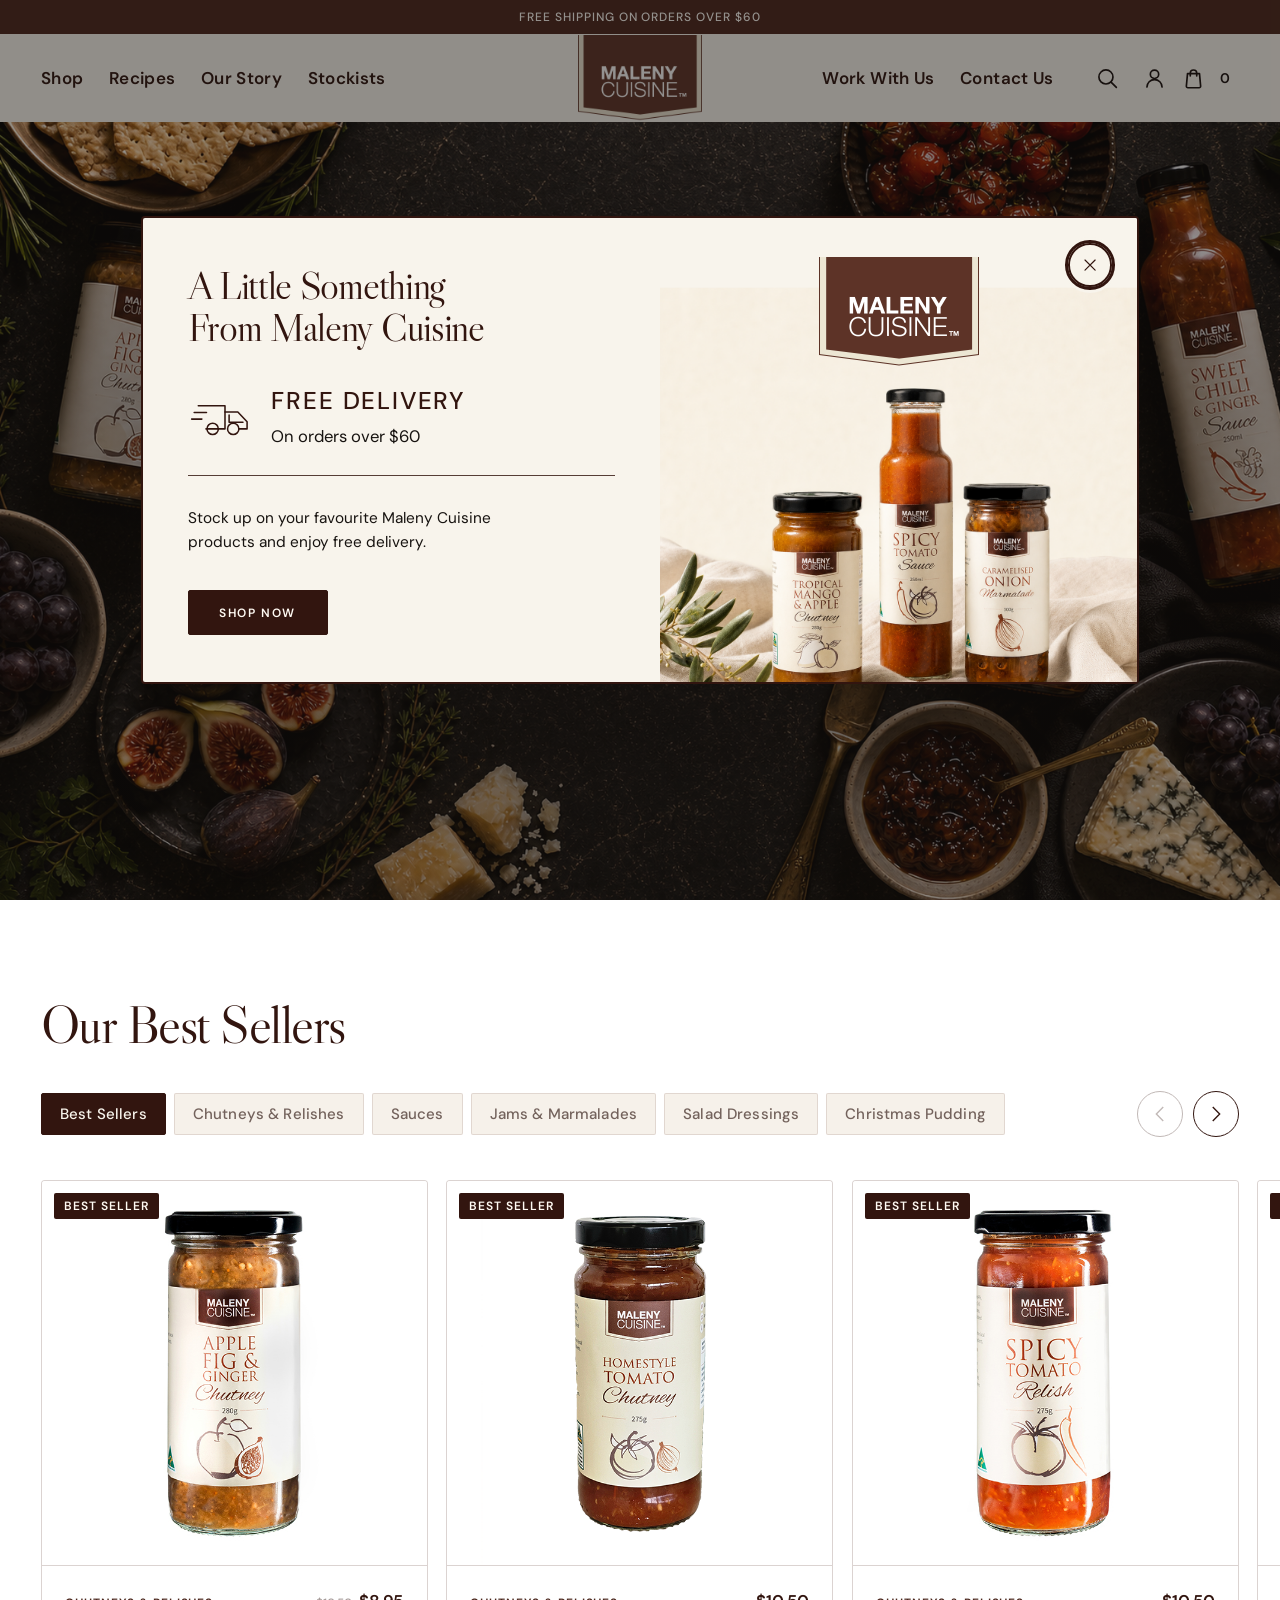
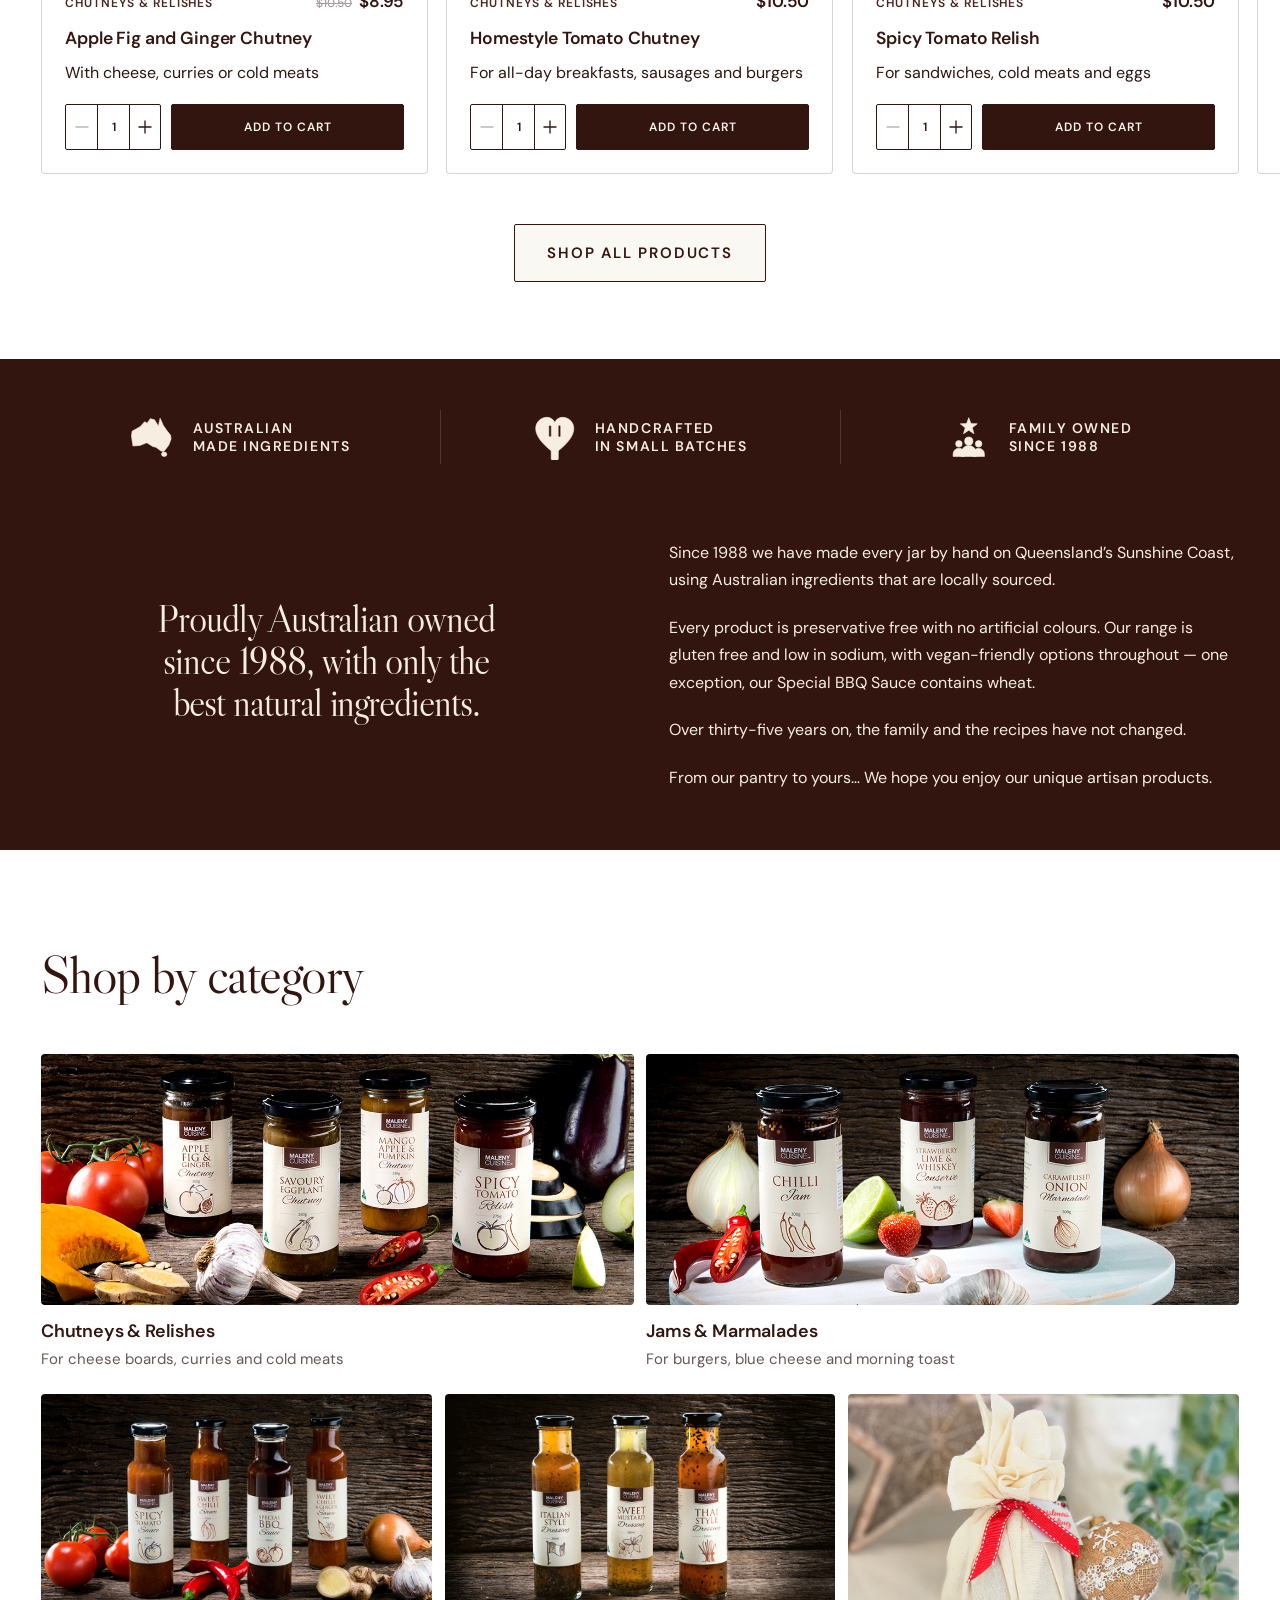
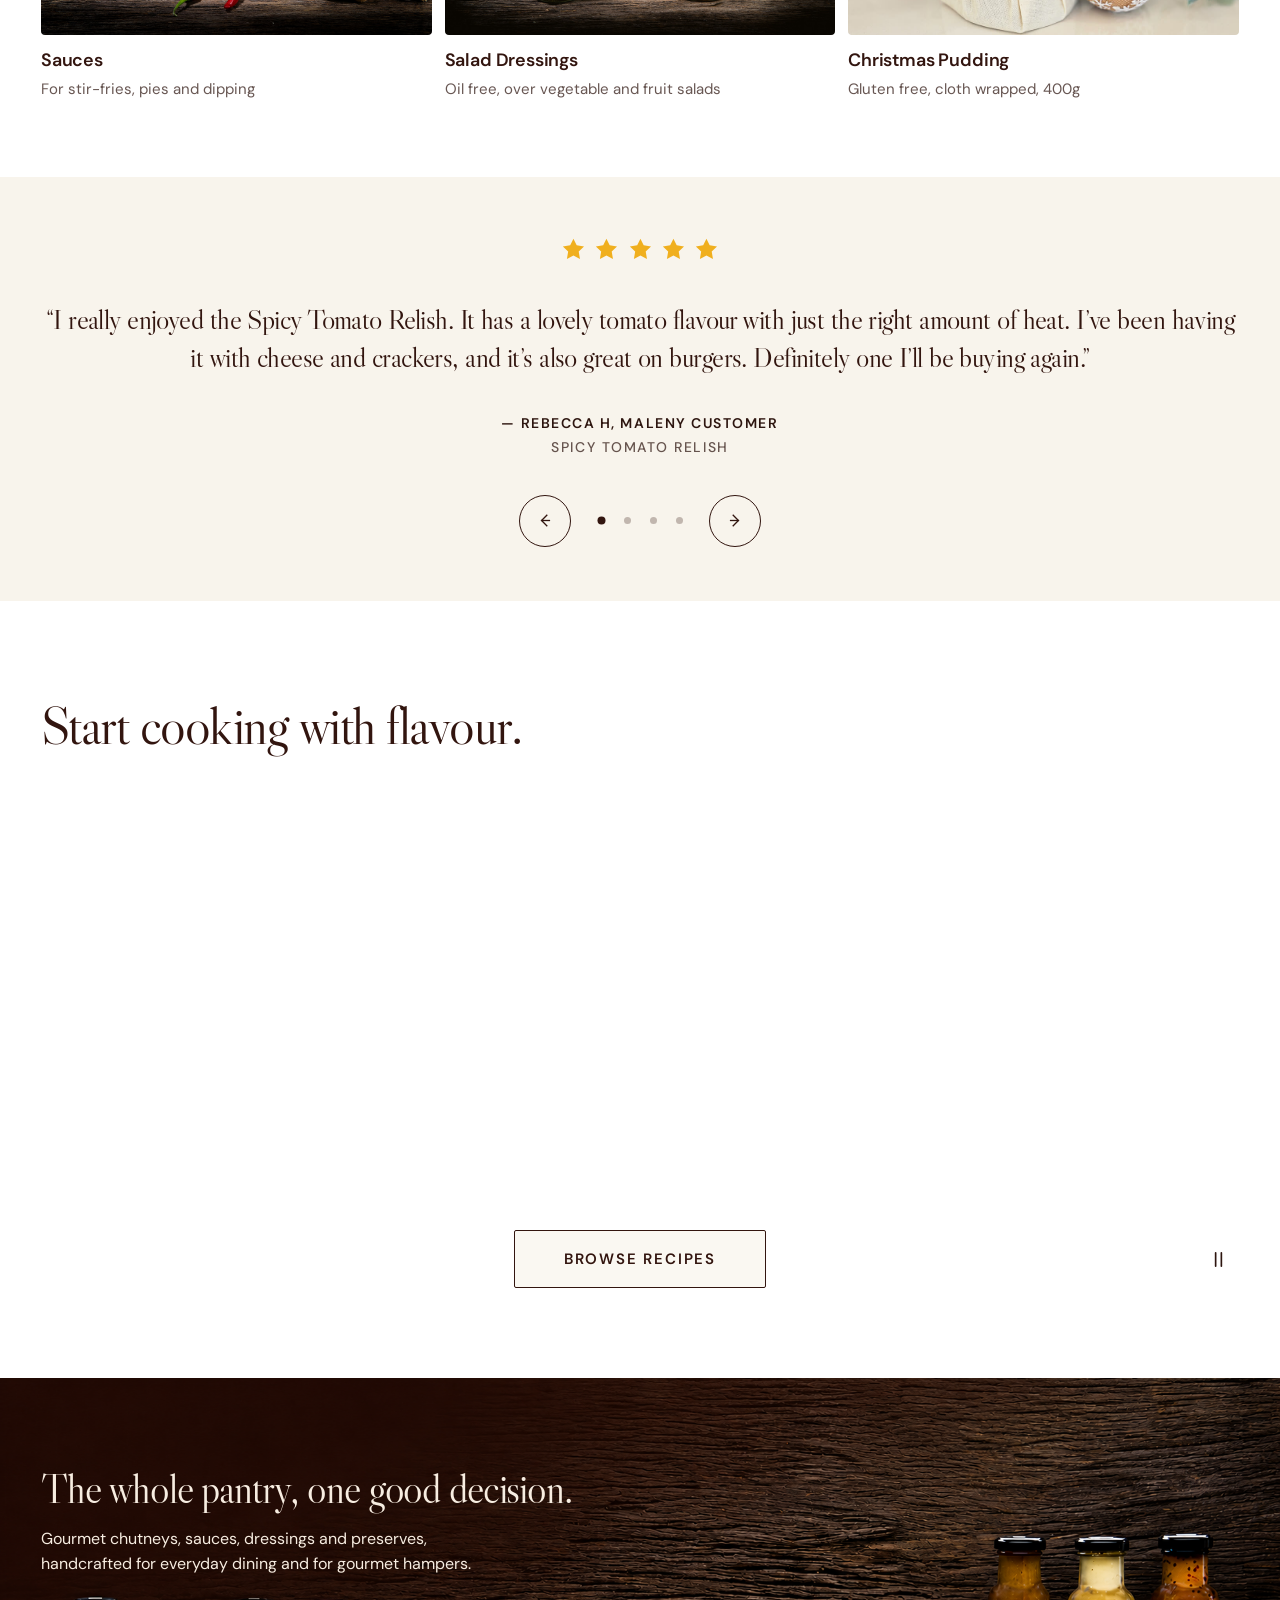
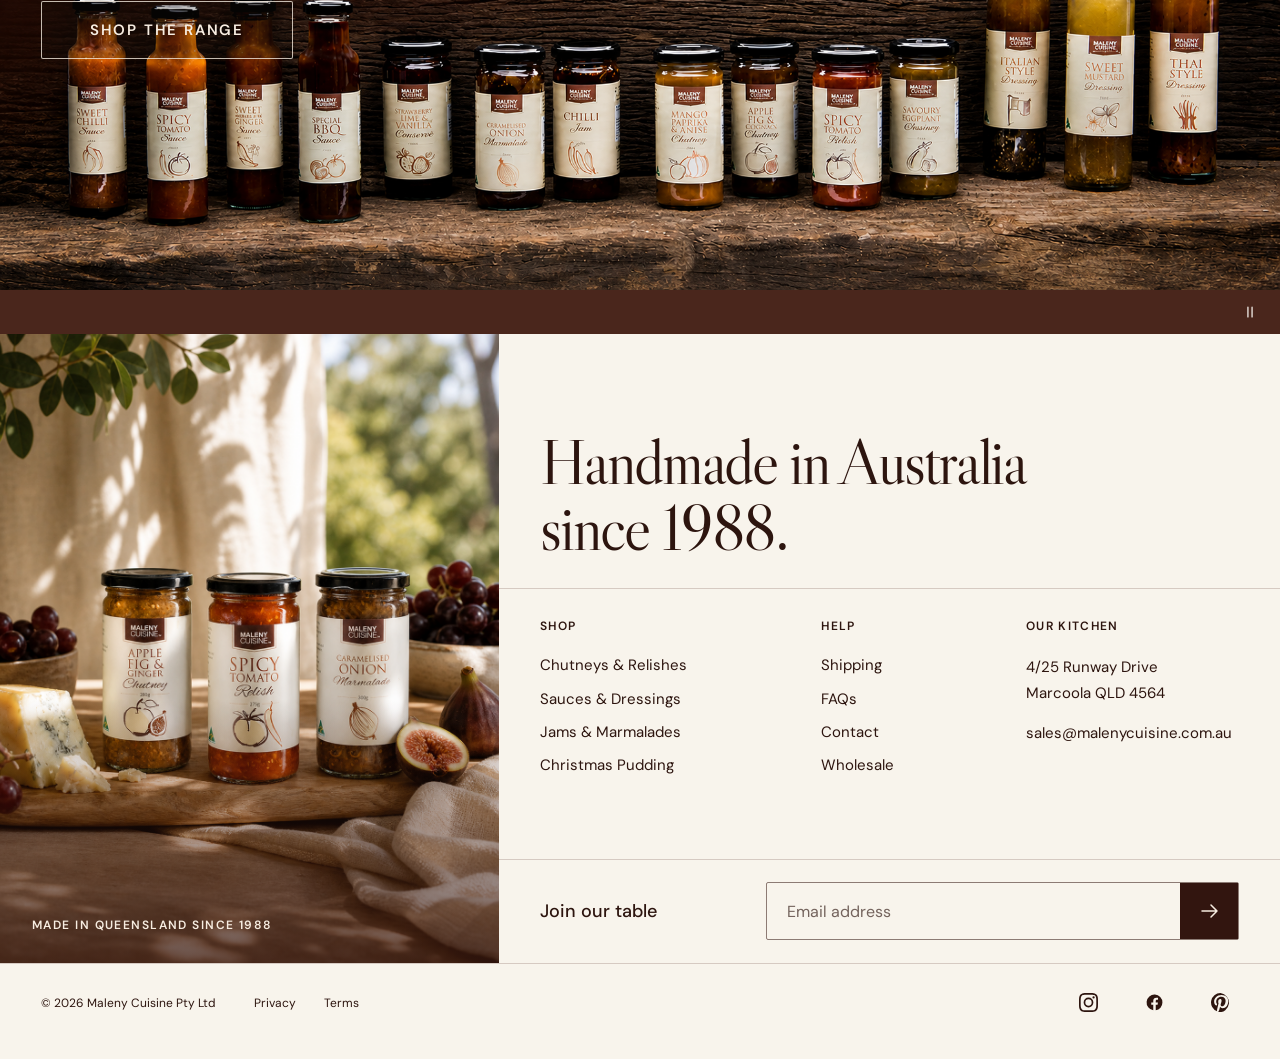
==== commit 631858da: "Add Contact, FAQ, Our Story, Stockists and Work With Us pages, and fix header navigation New pages c" ====
--- a/index.html
+++ b/index.html
@@ -98,19 +98,19 @@
           <li class="has-mega">
             <a href="#shop" aria-expanded="false" aria-controls="mega-shop">Shop</a>
           </li>
-          <li><a href="#recipes">Recipes</a></li>
-          <li><a href="#story">Our Story</a></li>
-          <li><a href="#stockists">Stockists</a></li>
+          <li><a href="recipes.html">Recipes</a></li>
+          <li><a href="our-story.html">Our Story</a></li>
+          <li><a href="stockists.html">Stockists</a></li>
         </ul>
 
-        <a class="brand" href="#" aria-label="Maleny Cuisine home">
+        <a class="brand" href="index.html" aria-label="Maleny Cuisine home">
           <img src="assets/images/logo.png" alt="Maleny Cuisine" />
         </a>
 
         <div class="nav-end">
           <ul class="nav-links nav-links--right">
-            <li><a href="#work-with-us">Work With Us</a></li>
-            <li><a href="#contact">Contact Us</a></li>
+            <li><a href="work-with-us.html">Work With Us</a></li>
+            <li><a href="contact.html">Contact Us</a></li>
           </ul>
 
           <div class="nav-actions">
@@ -121,7 +121,7 @@
               </svg>
             </button>
 
-            <a class="icon-button account-link" href="#account" aria-label="Your account">
+            <a class="icon-button account-link" href="#" aria-label="Your account">
               <svg viewBox="0 0 24 24" aria-hidden="true">
                 <circle cx="12" cy="8" r="4"></circle>
                 <path d="M4.75 20.25a7.25 7.25 0 0 1 14.5 0"></path>
@@ -147,17 +147,17 @@
           <div class="mega-menu__column">
             <ul class="mega-links">
               <li><a href="#best-sellers" data-jump-filter="best">Best Sellers</a></li>
-              <li><a href="#chutneys">Chutneys</a></li>
-              <li><a href="#relishes">Relishes</a></li>
-              <li><a href="#sauces">Sauces</a></li>
-              <li><a href="#dressings">Salad Dressings</a></li>
-              <li><a href="#jams">Jams &amp; Marmalades</a></li>
+              <li><a href="archive-a.html?category=chutneys">Chutneys</a></li>
+              <li><a href="archive-a.html?category=chutneys">Relishes</a></li>
+              <li><a href="archive-a.html?category=sauces">Sauces</a></li>
+              <li><a href="archive-a.html?category=dressings">Salad Dressings</a></li>
+              <li><a href="archive-a.html?category=jams">Jams &amp; Marmalades</a></li>
               <li><a href="#shop" data-jump-filter="all">Shop All</a></li>
             </ul>
           </div>
 
           <div class="mega-cards">
-            <a class="mega-card" href="#chutneys">
+            <a class="mega-card" href="archive-a.html?category=chutneys">
               <span class="mega-card__media">
                 <img src="assets/images/Maleny-Cuisine-Chutneys.jpg" alt="" loading="lazy" />
               </span>
@@ -172,7 +172,7 @@
               </span>
             </a>
 
-            <a class="mega-card" href="#sauces">
+            <a class="mega-card" href="archive-a.html?category=sauces">
               <span class="mega-card__media">
                 <img src="assets/images/Maleny-Cuisine-Sauces.jpg" alt="" loading="lazy" />
               </span>
@@ -187,7 +187,7 @@
               </span>
             </a>
 
-            <a class="mega-card" href="#jams">
+            <a class="mega-card" href="archive-a.html?category=jams">
               <span class="mega-card__media">
                 <img src="assets/images/Maleny-Cuisine-Jams-Marmalades.jpg" alt="" loading="lazy" />
               </span>
@@ -269,7 +269,7 @@
               </a>
             </li>
             <li>
-              <a class="drawer-card" href="#chutneys">
+              <a class="drawer-card" href="archive-a.html?category=chutneys">
                 <span class="drawer-card__text">
                   <span class="drawer-card__title">Chutneys</span>
                   <span class="drawer-card__sub">Slow-cooked in small batches</span>
@@ -280,7 +280,7 @@
               </a>
             </li>
             <li>
-              <a class="drawer-card" href="#relishes">
+              <a class="drawer-card" href="archive-a.html?category=chutneys">
                 <span class="drawer-card__text">
                   <span class="drawer-card__title">Relishes</span>
                   <span class="drawer-card__sub">Tomato, onion &amp; eggplant</span>
@@ -291,7 +291,7 @@
               </a>
             </li>
             <li>
-              <a class="drawer-card" href="#sauces">
+              <a class="drawer-card" href="archive-a.html?category=sauces">
                 <span class="drawer-card__text">
                   <span class="drawer-card__title">Sauces</span>
                   <span class="drawer-card__sub">BBQ, sweet chilli &amp; more</span>
@@ -302,7 +302,7 @@
               </a>
             </li>
             <li>
-              <a class="drawer-card" href="#dressings">
+              <a class="drawer-card" href="archive-a.html?category=dressings">
                 <span class="drawer-card__text">
                   <span class="drawer-card__title">Salad Dressings</span>
                   <span class="drawer-card__sub">Italian, Thai &amp; sweet mustard</span>
@@ -313,7 +313,7 @@
               </a>
             </li>
             <li>
-              <a class="drawer-card" href="#jams">
+              <a class="drawer-card" href="archive-a.html?category=jams">
                 <span class="drawer-card__text">
                   <span class="drawer-card__title">Jams &amp; Marmalades</span>
                   <span class="drawer-card__sub">Fruit picked at its best</span>
@@ -340,7 +340,7 @@
         <div class="drawer-panel" id="panel-explore" role="tabpanel" aria-labelledby="tab-explore" hidden>
           <ul class="drawer-list">
             <li>
-              <a class="drawer-card" href="#recipes">
+              <a class="drawer-card" href="recipes.html">
                 <span class="drawer-card__text">
                   <span class="drawer-card__title">Recipes</span>
                   <span class="drawer-card__sub">Ideas for every jar</span>
@@ -351,7 +351,7 @@
               </a>
             </li>
             <li>
-              <a class="drawer-card" href="#story">
+              <a class="drawer-card" href="our-story.html">
                 <span class="drawer-card__text">
                   <span class="drawer-card__title">Our Story</span>
                   <span class="drawer-card__sub">Made on the Sunshine Coast</span>
@@ -362,7 +362,7 @@
               </a>
             </li>
             <li>
-              <a class="drawer-card" href="#stockists">
+              <a class="drawer-card" href="stockists.html">
                 <span class="drawer-card__text">
                   <span class="drawer-card__title">Stockists</span>
                   <span class="drawer-card__sub">Find us near you</span>
@@ -373,7 +373,7 @@
               </a>
             </li>
             <li>
-              <a class="drawer-card" href="#work-with-us">
+              <a class="drawer-card" href="work-with-us.html">
                 <span class="drawer-card__text">
                   <span class="drawer-card__title">Work With Us</span>
                   <span class="drawer-card__sub">Wholesale &amp; food service</span>
@@ -384,7 +384,7 @@
               </a>
             </li>
             <li>
-              <a class="drawer-card" href="#contact">
+              <a class="drawer-card" href="contact.html">
                 <span class="drawer-card__text">
                   <span class="drawer-card__title">Contact Us</span>
                   <span class="drawer-card__sub">We would love to hear from you</span>
@@ -397,7 +397,7 @@
           </ul>
         </div>
 
-        <a class="mobile-menu__account" href="#account">My account</a>
+        <a class="mobile-menu__account" href="#">My account</a>
       </div>
     </header>
 
@@ -413,7 +413,7 @@
 
           <div class="hero__actions">
             <a class="button" href="#best-sellers" data-jump-filter="best">Shop our range</a>
-            <a class="button button--quiet" href="#story">Our story</a>
+            <a class="button button--quiet" href="our-story.html">Our story</a>
           </div>
         </div>
       </section>
@@ -1522,14 +1522,14 @@
 
         <p class="collection__empty" data-collection-empty hidden>
           Nothing in this category yet. Choose another, or
-          <a href="#shop-all">browse every jar</a>.
+          <a href="archive-a.html">browse every jar</a>.
         </p>
 
         <!-- A real link to the future shop page, so it still goes somewhere with
              JavaScript off. While the catalogue lives in this rail, the script
              intercepts it and drops the filter instead. -->
         <div class="collection__foot">
-          <a class="button collection__all" href="#shop-all" data-shop-all>Shop all products</a>
+          <a class="button collection__all" href="archive-a.html" data-shop-all>Shop all products</a>
         </div>
 
         <p class="visually-hidden" aria-live="polite" data-collection-status></p>
@@ -2145,7 +2145,7 @@
         </div>
 
         <div class="recipes__foot">
-          <a class="button recipes__cta" href="#recipes-all">Browse recipes</a>
+          <a class="button recipes__cta" href="#">Browse recipes</a>
 
           <button
             class="icon-button recipes__pause"
@@ -2431,10 +2431,10 @@
 
           <nav class="footer-links" aria-label="Help">
             <p class="footer-label">Help</p>
-            <a href="#shipping">Shipping</a>
-            <a href="#faqs">FAQs</a>
-            <a href="#contact">Contact</a>
-            <a href="#work-with-us">Wholesale</a>
+            <a href="#">Shipping</a>
+            <a href="faq.html">FAQs</a>
+            <a href="contact.html">Contact</a>
+            <a href="work-with-us.html">Wholesale</a>
           </nav>
 
           <div class="split-contact">
@@ -2470,8 +2470,8 @@
       <div class="footer-base footer-base--split">
         <p>&copy; <span data-year>2026</span> Maleny Cuisine Pty Ltd</p>
         <nav class="footer-base__legal" aria-label="Legal">
-          <a href="#privacy">Privacy</a>
-          <a href="#terms">Terms</a>
+          <a href="#">Privacy</a>
+          <a href="#">Terms</a>
         </nav>
         <nav class="footer-base__social" aria-label="Social media">
           <a href="https://www.instagram.com/" target="_blank" rel="noopener">
@@ -2562,7 +2562,7 @@
                a payment provider exists. -->
           <div class="mini-bag__actions">
             <a class="button cart-checkout" href="checkout.html">Proceed to checkout</a>
-            <a class="button cart-checkout cart-pay" href="#payment">
+            <a class="button cart-checkout cart-pay" href="checkout.html">
               <svg class="cart-pay__icon" viewBox="0 0 24 24" aria-hidden="true" focusable="false">
                 <rect x="4" y="10.5" width="16" height="9.5" rx="1.5" />
                 <path d="M8 10.5V7a4 4 0 0 1 8 0v3.5" />
--- a/styles.css
+++ b/styles.css
@@ -65,6 +65,7 @@
   --type-product-title: clamp(46px, 4.3vw, 68px); /* single-product h1: below the home hero, above a band heading */
   --type-product-price: clamp(28px, 2.1vw, 34px); /* one quiet commerce figure under the product name */
   --type-panel-statement: clamp(22px, 1.7vw, 27px); /* a display line inside a narrow panel, where --type-statement would overrun the column */
+  --type-page-title: clamp(44px, 4.6vw, 66px); /* the h1 of a page that opens on words instead of a photograph */
 
   /* Uppercase tracking ladder — the smaller the type, the wider the track. */
   --track-15: 0.12em;
@@ -419,6 +420,244 @@
 
 .is-armed.is-revealed [data-reveal-delay="3"] {
   transition-delay: 240ms;
+}
+
+/* --- Form fields ----------------------------------------------------------
+   The site's one form vocabulary. It was written for the checkout and lived in
+   checkout.css until three more pages needed it; it sits here now because a
+   field is a shared primitive, not a checkout component, and a second copy of
+   these rules is how two forms start drifting apart.
+
+   The 58px box is the treatment DESIGN.md names as the one to copy for new
+   forms. The label stays visible inside the top of the box rather than
+   floating away on interaction: someone correcting an address or an enquiry is
+   reading label and value at the same time.
+
+   Checkout keeps its own card fields, hints and card marks in checkout.css —
+   those belong to paying, not to filling in a form.
+   -------------------------------------------------------------------------- */
+
+.field-group {
+  display: grid;
+  gap: 12px;
+  min-width: 0;
+  margin: 0;
+  padding: 0;
+  border: 0;
+}
+
+/* The one place this site sets DM Sans large and unbolded. A checkout is read
+   in three passes, and three quiet markers guide that better than three more
+   uppercase labels would — the ramp's label steps are already doing work
+   inside every field below. It stops well short of the Section step so the
+   page keeps one title. */
+.field-group__title {
+  margin: 0 0 4px;
+  padding: 0;
+  color: var(--ink);
+  font-size: clamp(22px, 1.8vw, 26px);
+  font-weight: 400;
+  letter-spacing: -0.012em;
+  line-height: 1.2;
+}
+
+.field-group__sub {
+  margin: 0;
+  color: var(--ink-muted);
+  font-size: 14px;
+  line-height: 1.4;
+}
+
+/* Two fields on one line. They collapse to one column on a narrow screen, but
+   never below the pair's own comfortable width rather than at a page-wide
+   breakpoint — a name field squeezed to 120px is worse than a stacked pair. */
+.field-row {
+  display: grid;
+  grid-template-columns: repeat(auto-fit, minmax(190px, 1fr));
+  gap: 12px;
+}
+
+/* --------------------------------------------------------------------------
+   A field.
+
+   The label is always shown, sitting inside the top of the box rather than
+   floating on interaction: a shopper correcting a delivery address is reading
+   labels and values at the same time, and a label that disappears the moment
+   the field is filled is the one they need most. 58px matches the newsletter
+   field, which DESIGN.md names as the form treatment to copy.
+   -------------------------------------------------------------------------- */
+
+.field {
+  position: relative;
+  display: block;
+  min-width: 0;
+  margin: 0;
+}
+
+.field__label {
+  position: absolute;
+  z-index: 1;
+  top: 9px;
+  left: 15px;
+  color: var(--ink-muted);
+  font-size: 12px;
+  line-height: 1.2;
+  pointer-events: none;
+}
+
+.field__input {
+  width: 100%;
+  min-height: 58px;
+  display: block;
+  padding: 26px 14px 9px;
+  border: 1px solid var(--hairline);
+  border-radius: var(--radius-sm);
+  color: var(--ink);
+  background: var(--paper);
+  font-family: var(--font-body);
+  font-size: 16px;
+  line-height: 1.35;
+  transition: border-color var(--dur-fast) ease, background var(--dur-fast) ease;
+}
+
+.field__input::placeholder {
+  color: var(--ink-soft);
+  opacity: 1;
+}
+
+.field__input:hover {
+  border-color: var(--hairline-strong);
+}
+
+/* Three states a shopper can tell apart without reading: resting is a hairline
+   on paper, focus is a full-strength edge plus the ring, and invalid drops the
+   ground to cream. The invalid state changes tone rather than hue, which is
+   what the One Family Rule asks for — and the message underneath carries the
+   meaning, so nothing here depends on colour alone. */
+.field__input:focus-visible {
+  border-color: var(--chocolate-deep);
+  outline: 2px solid var(--chocolate-deep);
+  outline-offset: 2px;
+}
+
+.field__input[aria-invalid="true"] {
+  border-color: var(--chocolate-deep);
+  background: var(--cream);
+}
+
+.field--select .field__input {
+  padding-right: 44px;
+  appearance: none;
+  cursor: pointer;
+}
+
+.field__chevron {
+  position: absolute;
+  z-index: 1;
+  top: 50%;
+  right: 15px;
+  width: 20px;
+  height: 20px;
+  fill: none;
+  stroke: var(--ink);
+  stroke-width: 1.6;
+  stroke-linecap: round;
+  stroke-linejoin: round;
+  transform: translateY(-50%);
+  pointer-events: none;
+}
+
+/* A select's chevron would sit on top of the error line if the field grew, so
+   it is pinned to the control's own height rather than the field's. */
+.field--select:has(.field__error:not([hidden])) .field__chevron {
+  top: 29px;
+}
+
+/* Full ink and weight, so the recovery instruction is the strongest thing in
+   the field once it appears. */
+.field__error {
+  display: block;
+  margin-top: 8px;
+  color: var(--ink);
+  font-size: 14px;
+  font-weight: 600;
+  line-height: 1.4;
+}
+
+.field__error[hidden] {
+  display: none;
+}
+
+/* --------------------------------------------------------------------------
+   Checkbox.
+
+   The native control drives everything and keeps its own focus behaviour; the
+   drawn box follows its state. Both are 20px, so nothing shifts when the
+   custom mark is unavailable.
+   -------------------------------------------------------------------------- */
+
+.checkbox {
+  margin: 4px 0 0;
+}
+
+.checkbox__input {
+  position: absolute;
+  width: 20px;
+  height: 20px;
+  margin: 0;
+  opacity: 0;
+  pointer-events: none;
+}
+
+.checkbox__label {
+  display: inline-flex;
+  align-items: center;
+  gap: 12px;
+  font-size: 15px;
+  line-height: 1.4;
+  cursor: pointer;
+}
+
+.checkbox__box {
+  flex: none;
+  width: 20px;
+  height: 20px;
+  display: grid;
+  place-items: center;
+  border: 1px solid var(--hairline-strong);
+  border-radius: var(--radius-sm);
+  background: var(--paper);
+  transition: border-color var(--dur-fast) ease, background var(--dur-fast) ease;
+}
+
+.checkbox__box svg {
+  width: 14px;
+  height: 14px;
+  fill: none;
+  stroke: var(--on-deep);
+  stroke-width: 2.4;
+  stroke-linecap: round;
+  stroke-linejoin: round;
+  opacity: 0;
+  transition: opacity var(--dur-fast) ease;
+}
+
+.checkbox__label:hover .checkbox__box {
+  border-color: var(--chocolate-deep);
+}
+
+.checkbox__input:checked + .checkbox__label .checkbox__box {
+  border-color: var(--chocolate-deep);
+  background: var(--chocolate-deep);
+}
+
+.checkbox__input:checked + .checkbox__label .checkbox__box svg {
+  opacity: 1;
+}
+
+.checkbox__input:focus-visible + .checkbox__label .checkbox__box {
+  outline: 2px solid var(--chocolate-deep);
+  outline-offset: 3px;
 }
 
 /* Delivery promotion ------------------------------------------------------- */
@@ -1665,6 +1904,11 @@
   text-shadow: var(--shadow-hero-text);
 }
 
+/* The same button restated for a dark ground. `.button--on-dark` is the
+   portable form of it, for a dark band that is not the hero; the hero keeps its
+   descendant selector so nothing there has to change. One rule, so the two can
+   never drift apart. */
+.button--on-dark,
 .hero--dark .button {
   border-color: rgba(247, 237, 225, 0.75);
   color: #f7ede1;
@@ -1672,10 +1916,17 @@
   backdrop-filter: blur(2px);
 }
 
+.button--on-dark:hover,
+.button--on-dark:focus-visible,
 .hero--dark .button:hover,
 .hero--dark .button:focus-visible {
   color: var(--on-lamplight);
   background: #f7ede1;
+}
+
+.button--on-dark:focus-visible {
+  outline: 2px solid var(--lamplight);
+  outline-offset: 4px;
 }
 
 /* The heritage line above the heading. Kept to the eyebrow step and tinted back
